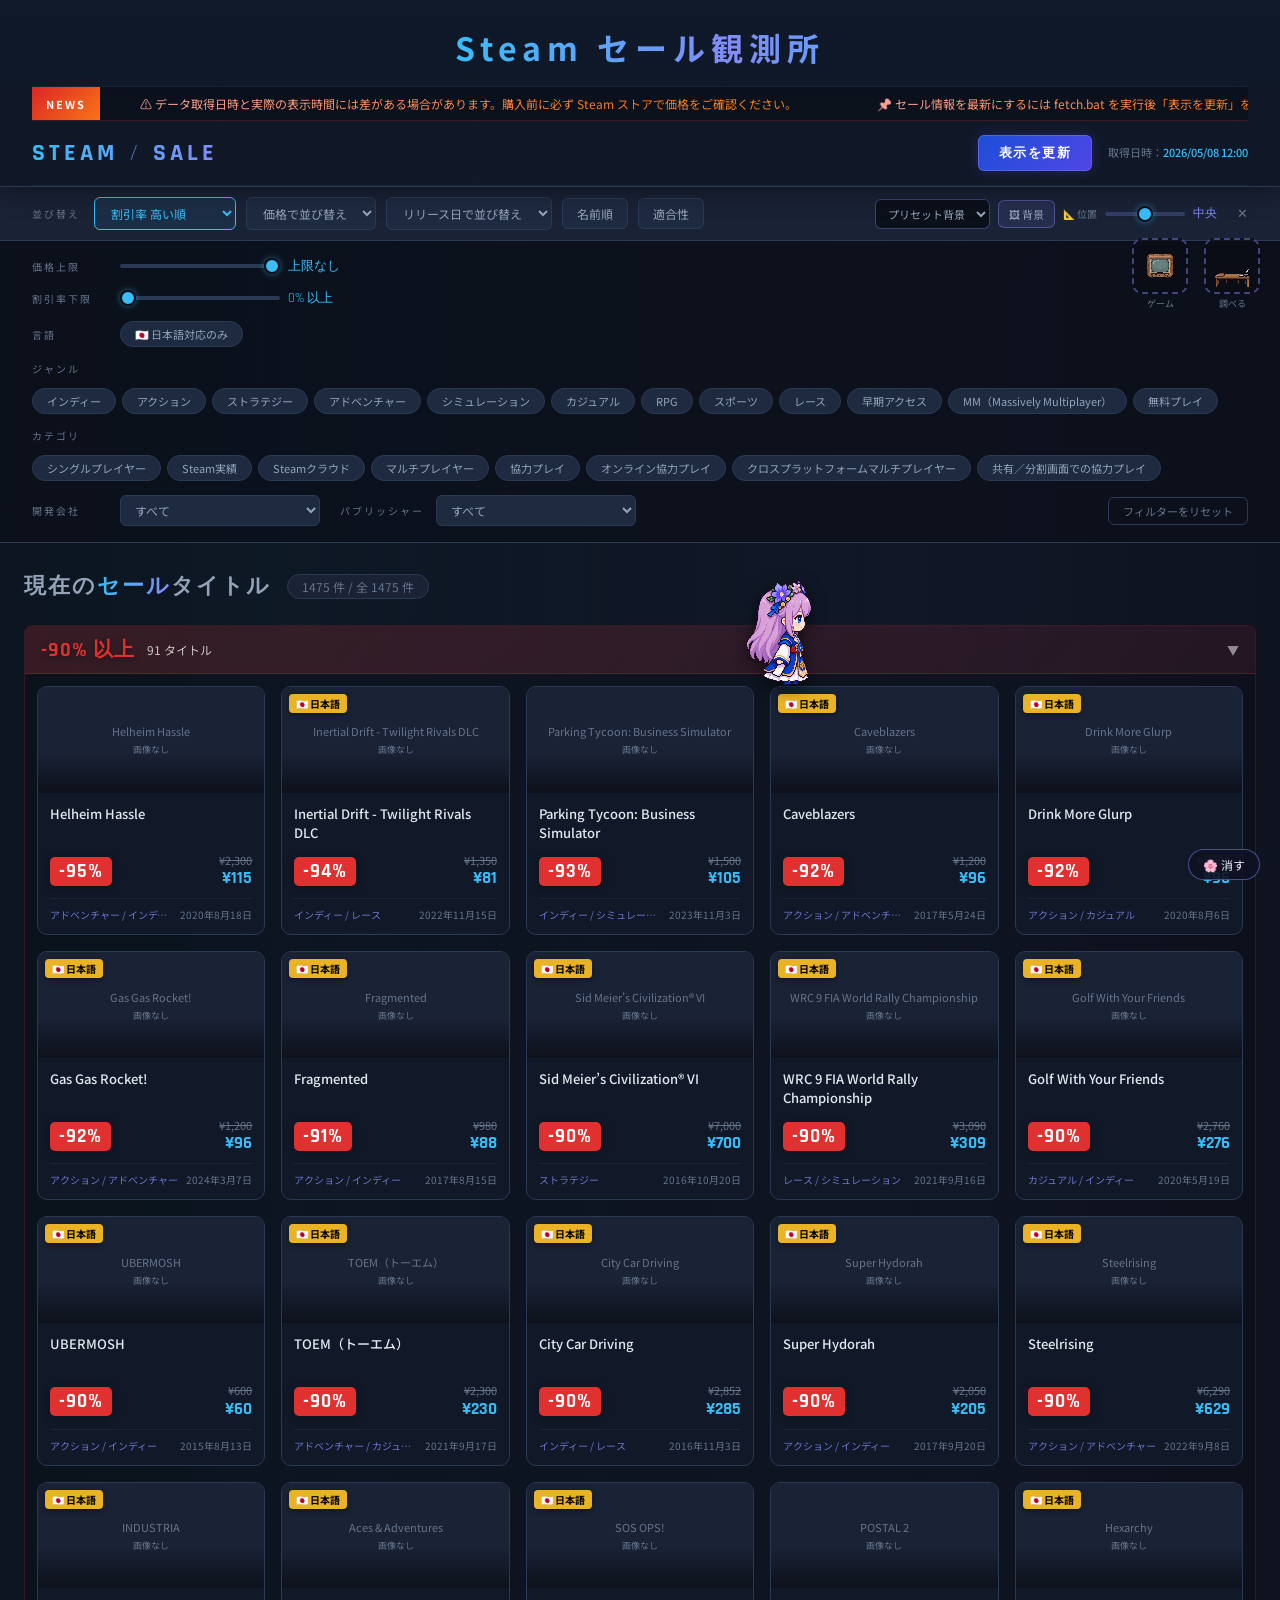
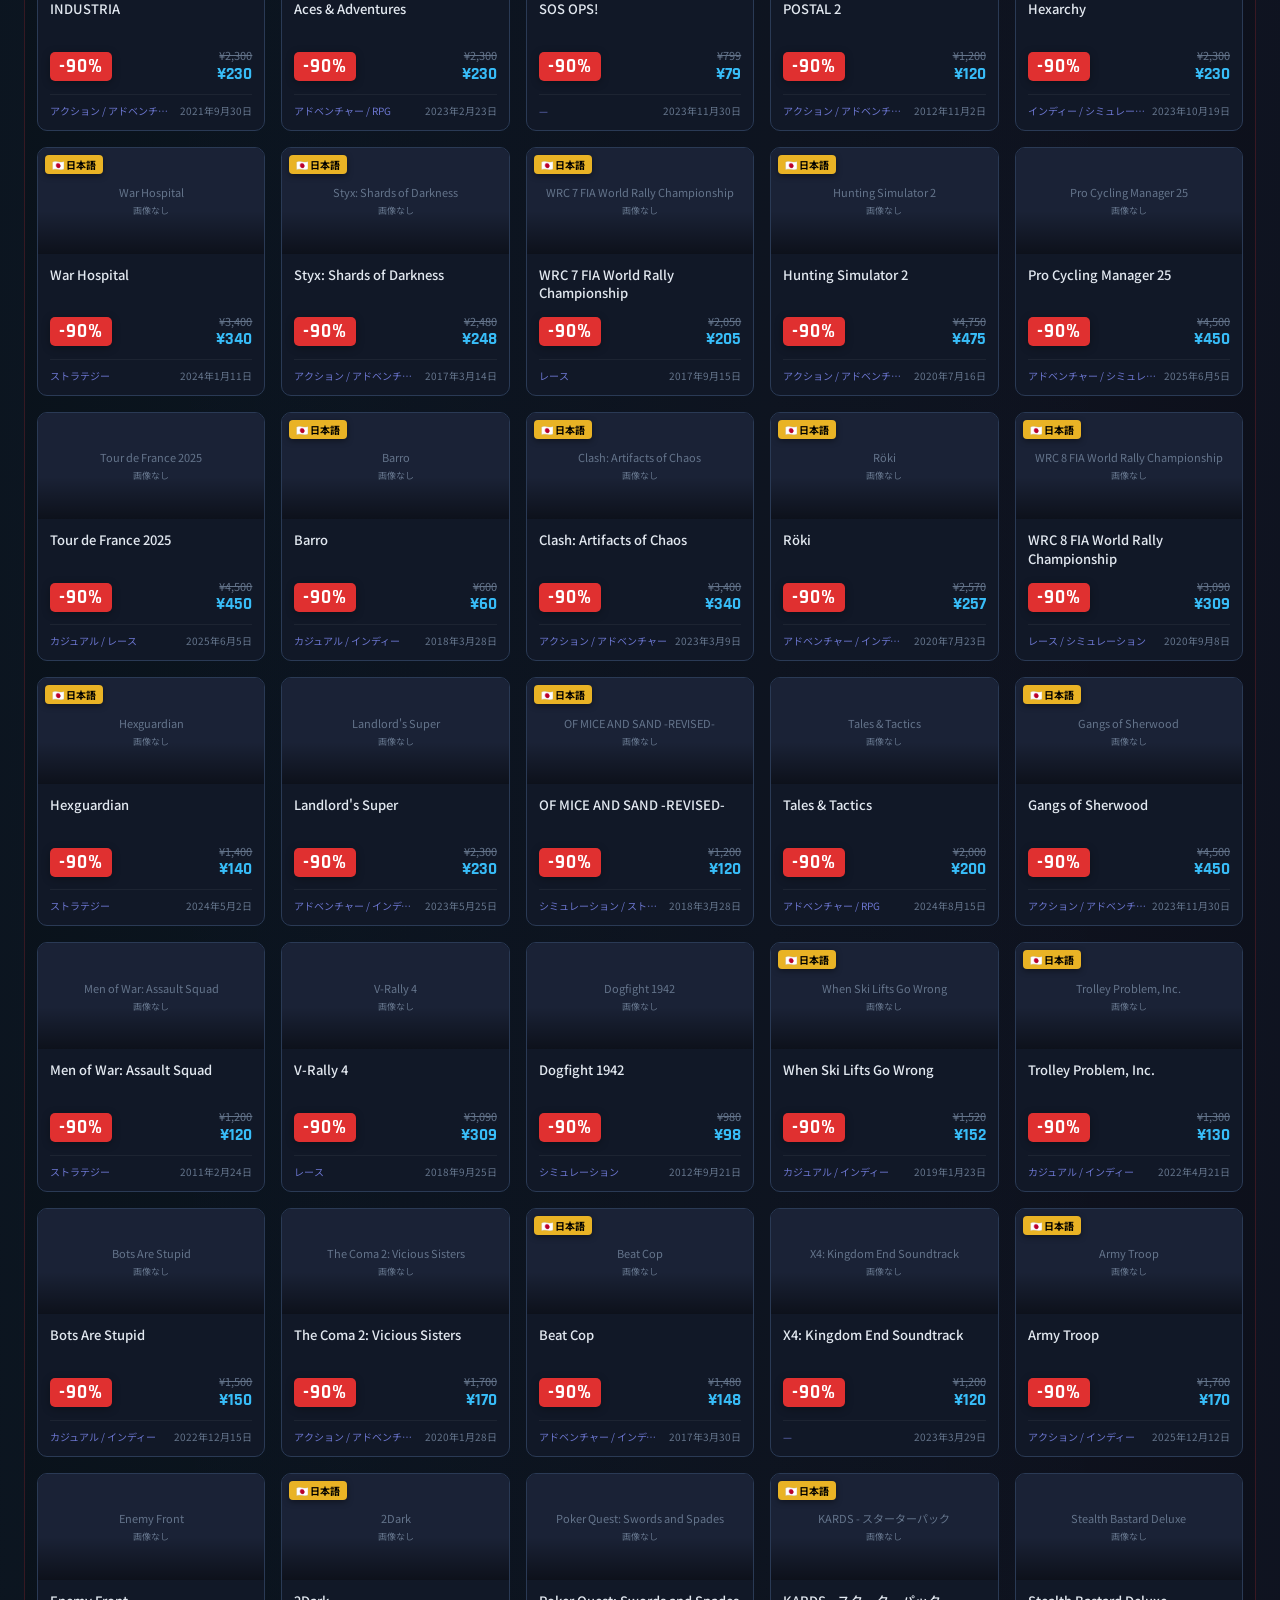
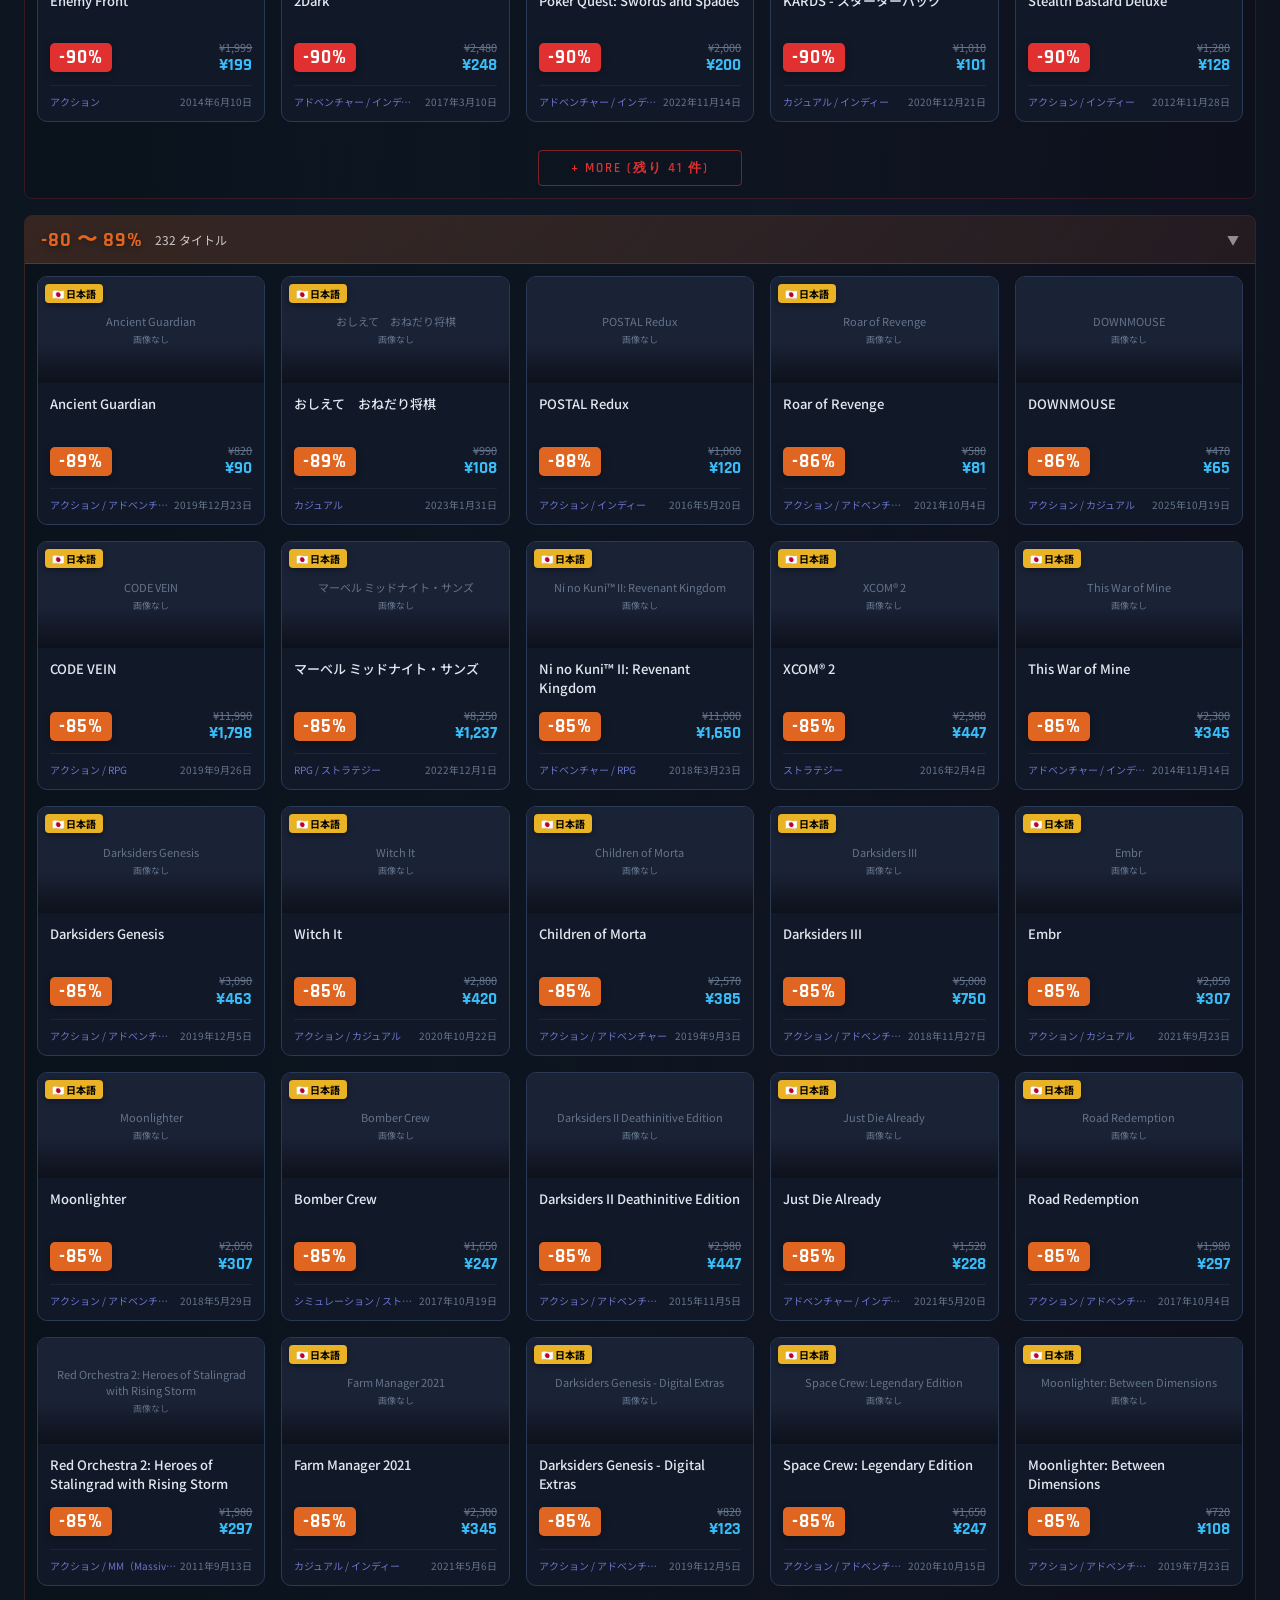
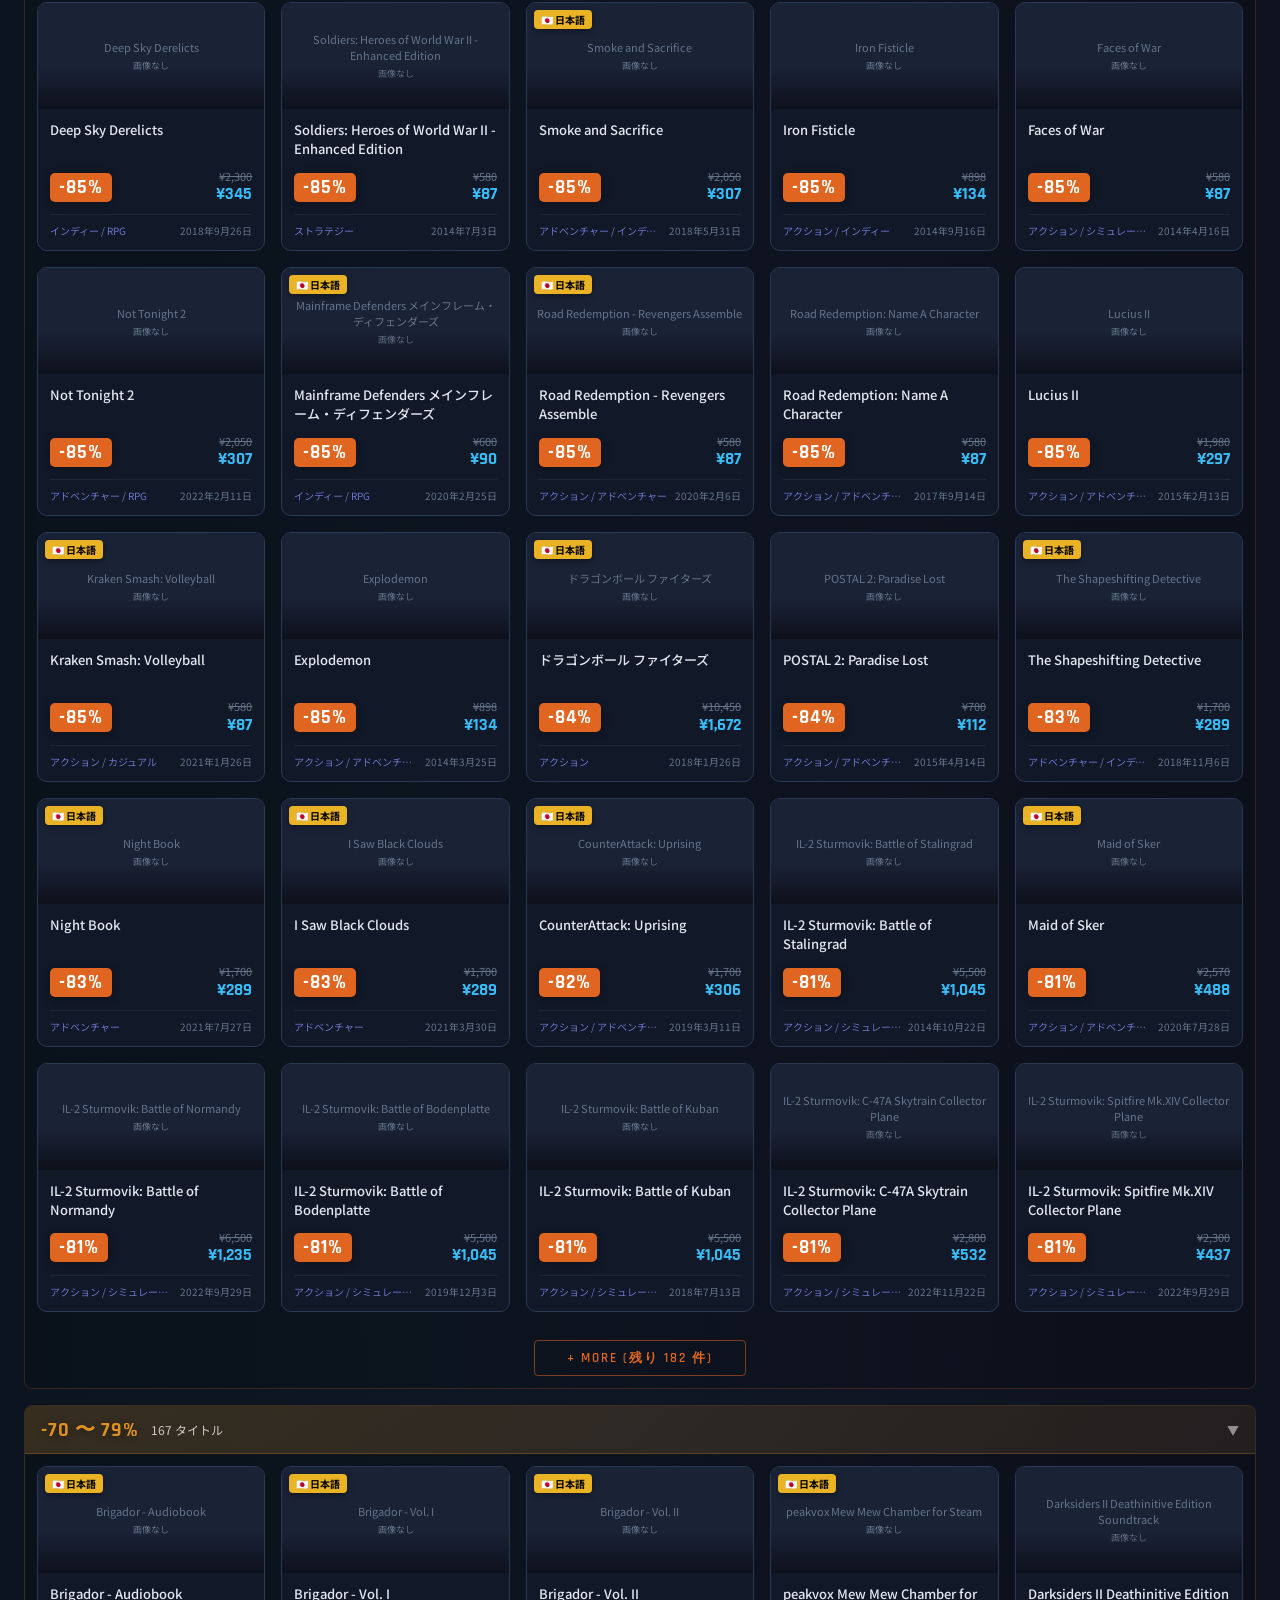
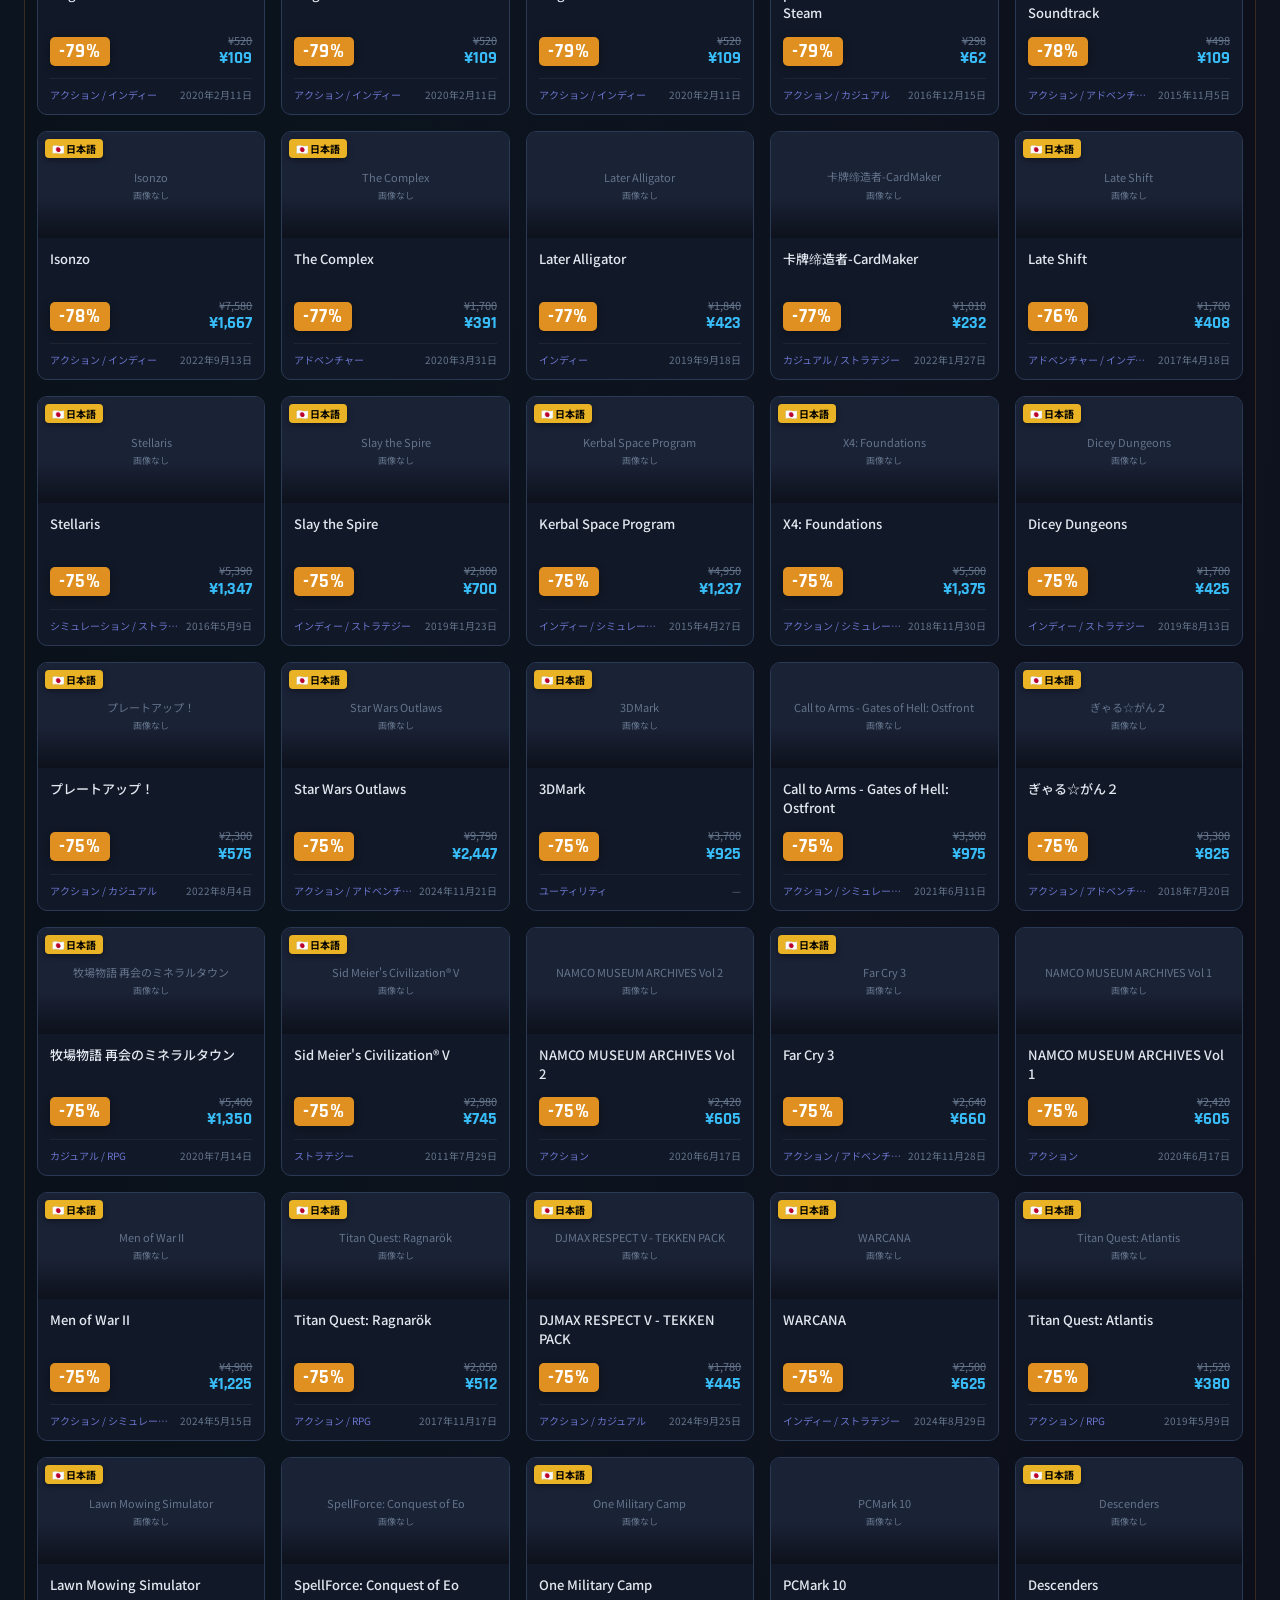
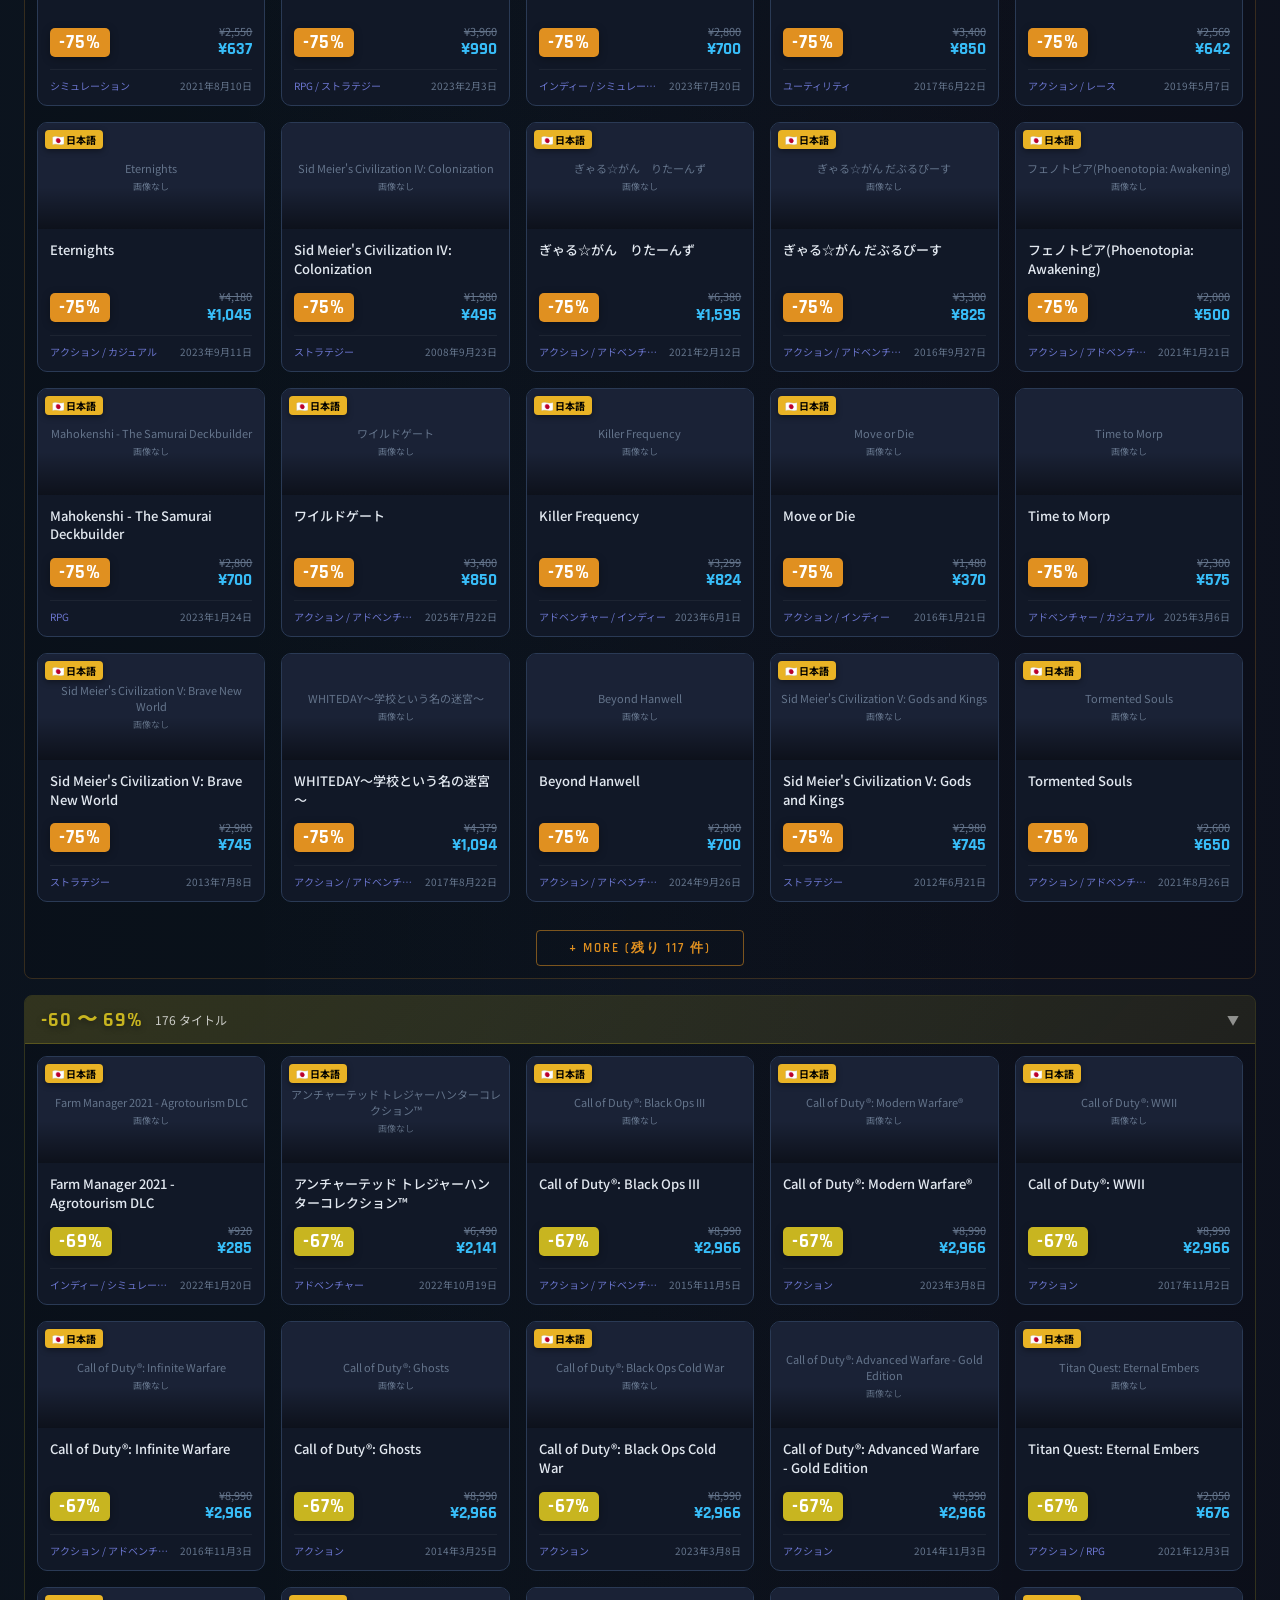
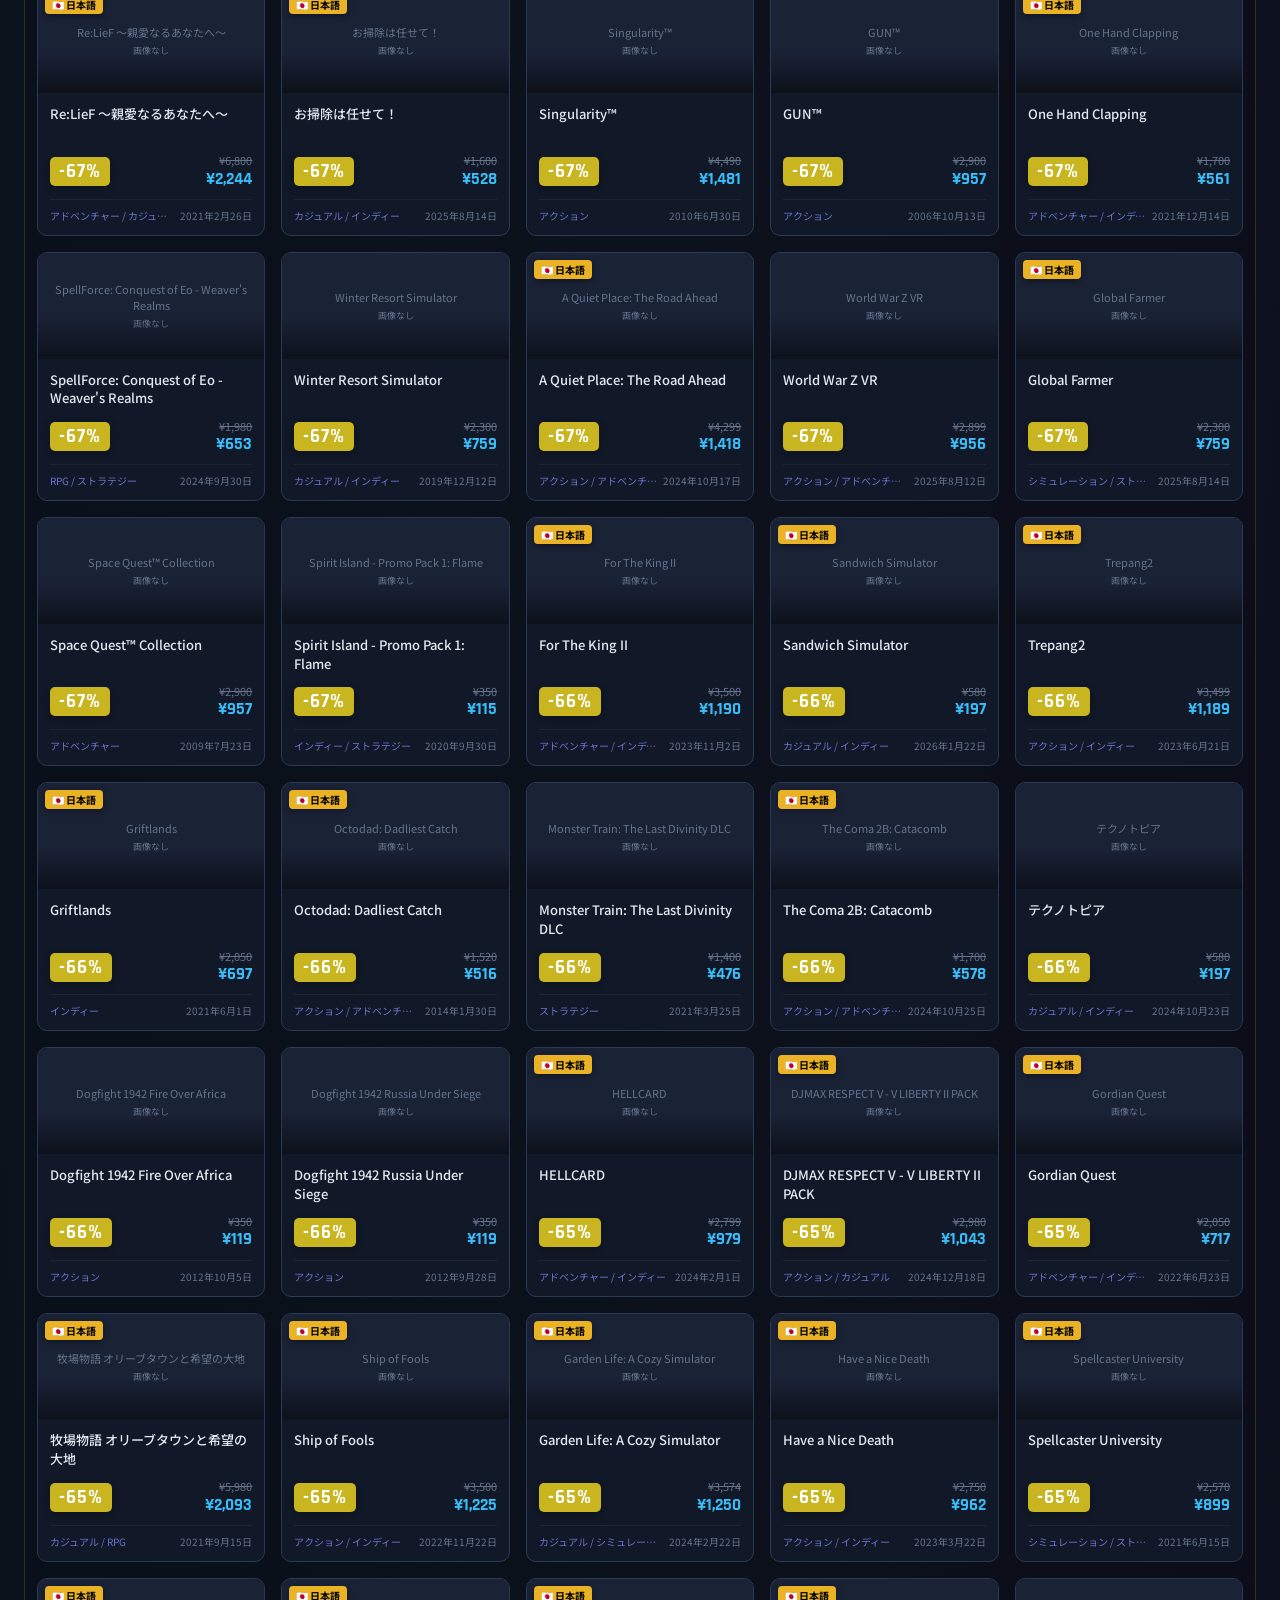
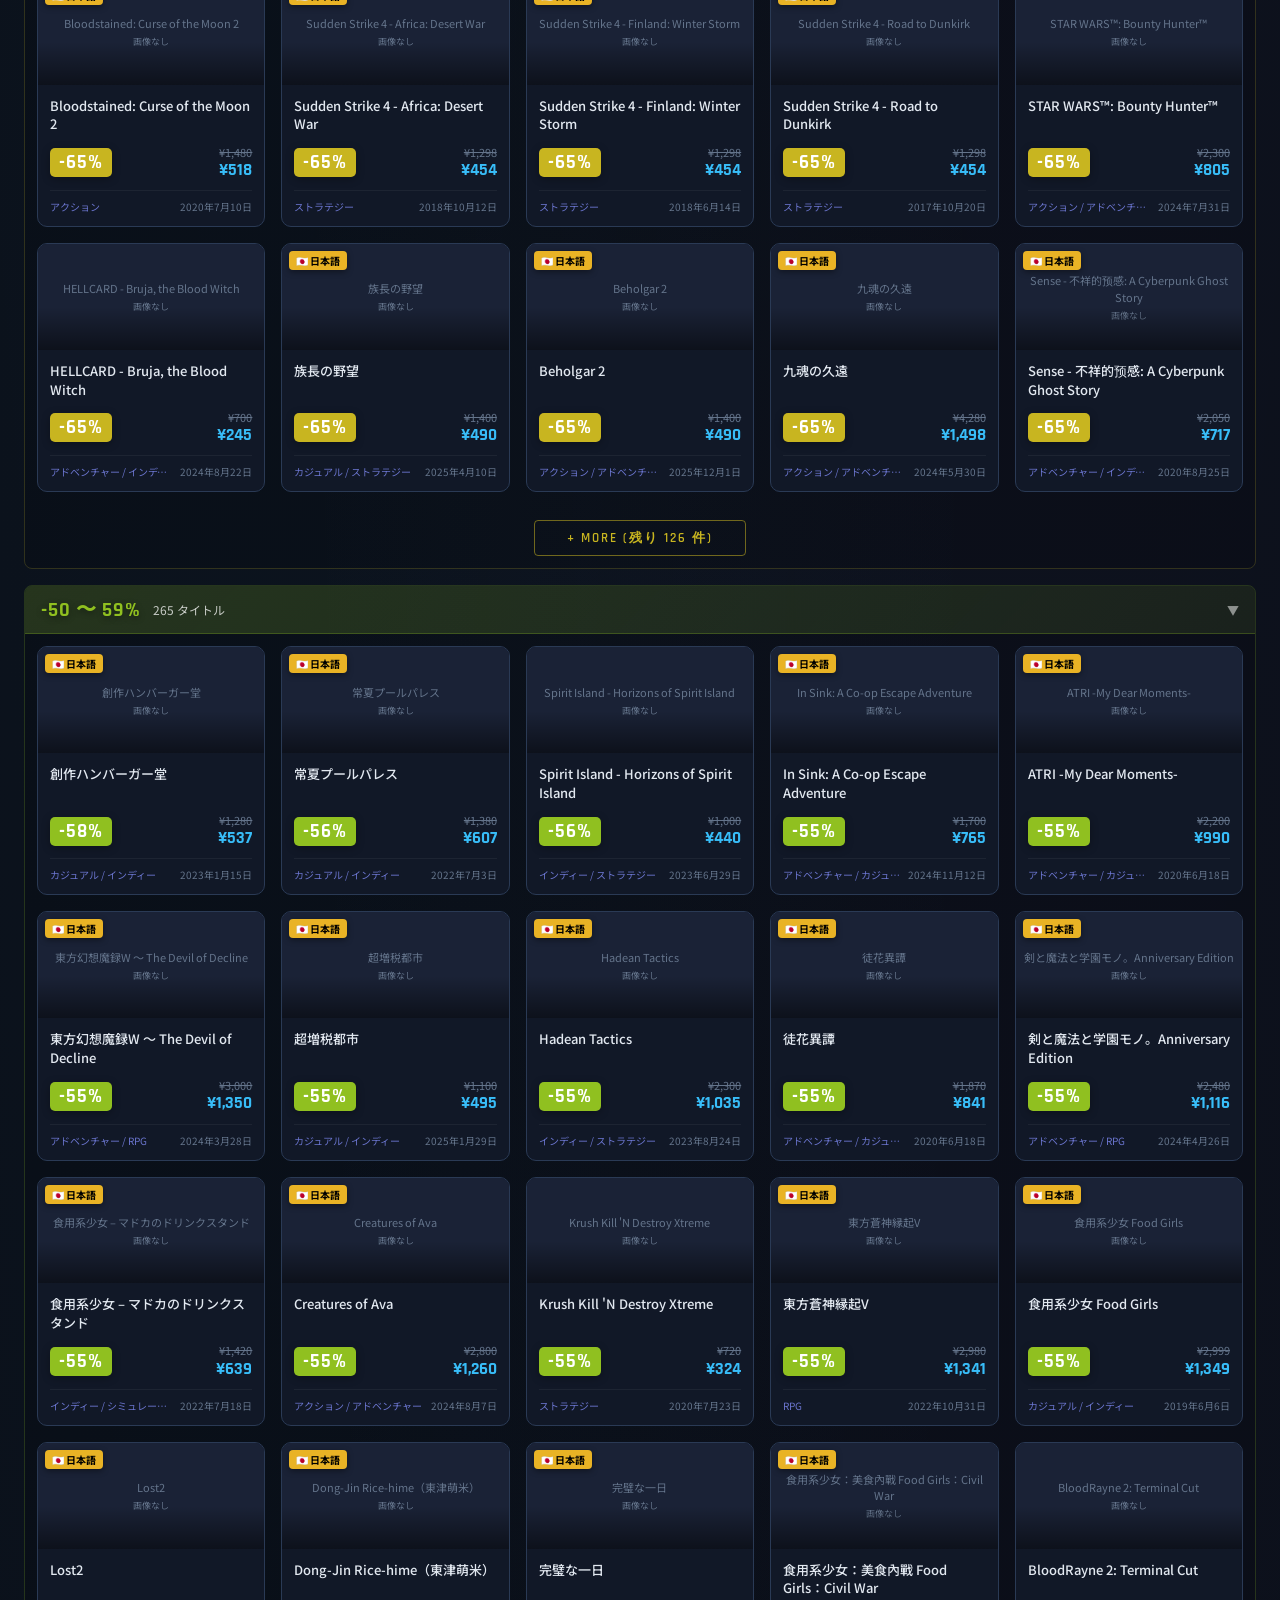
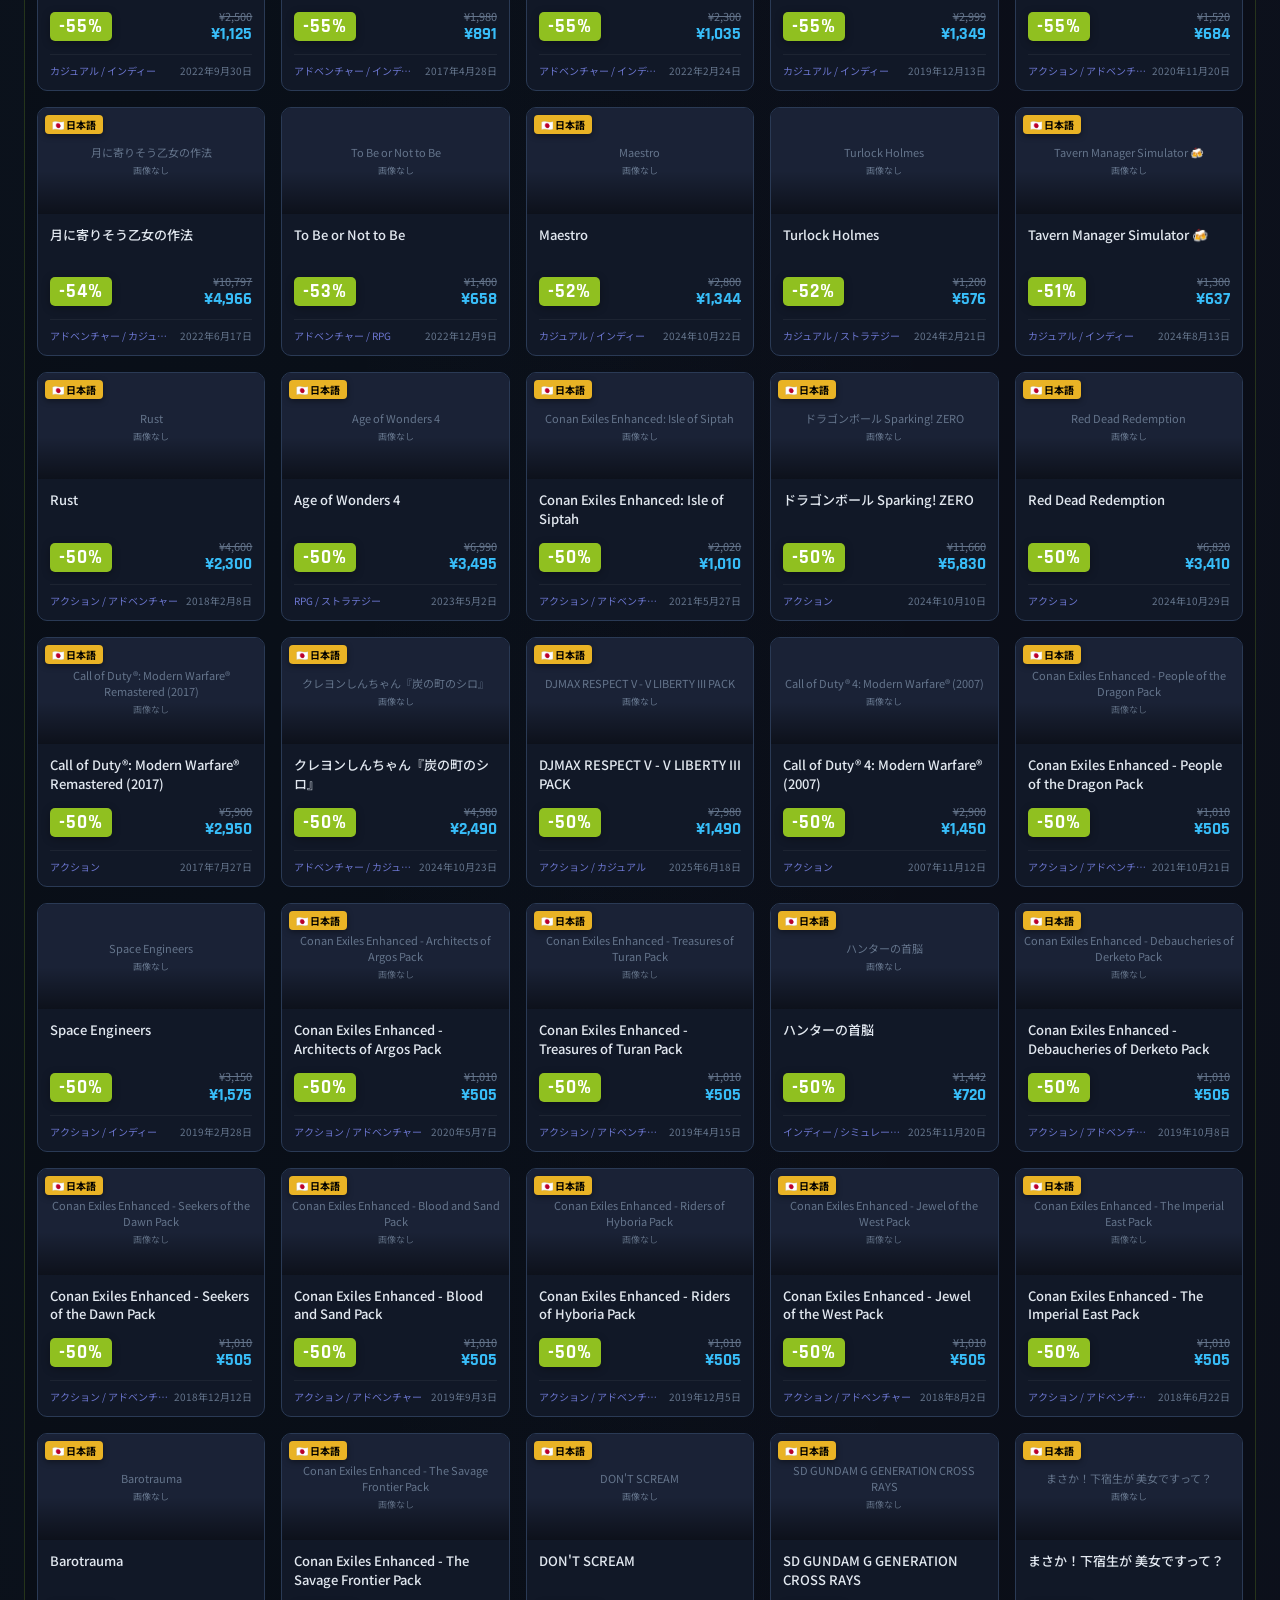
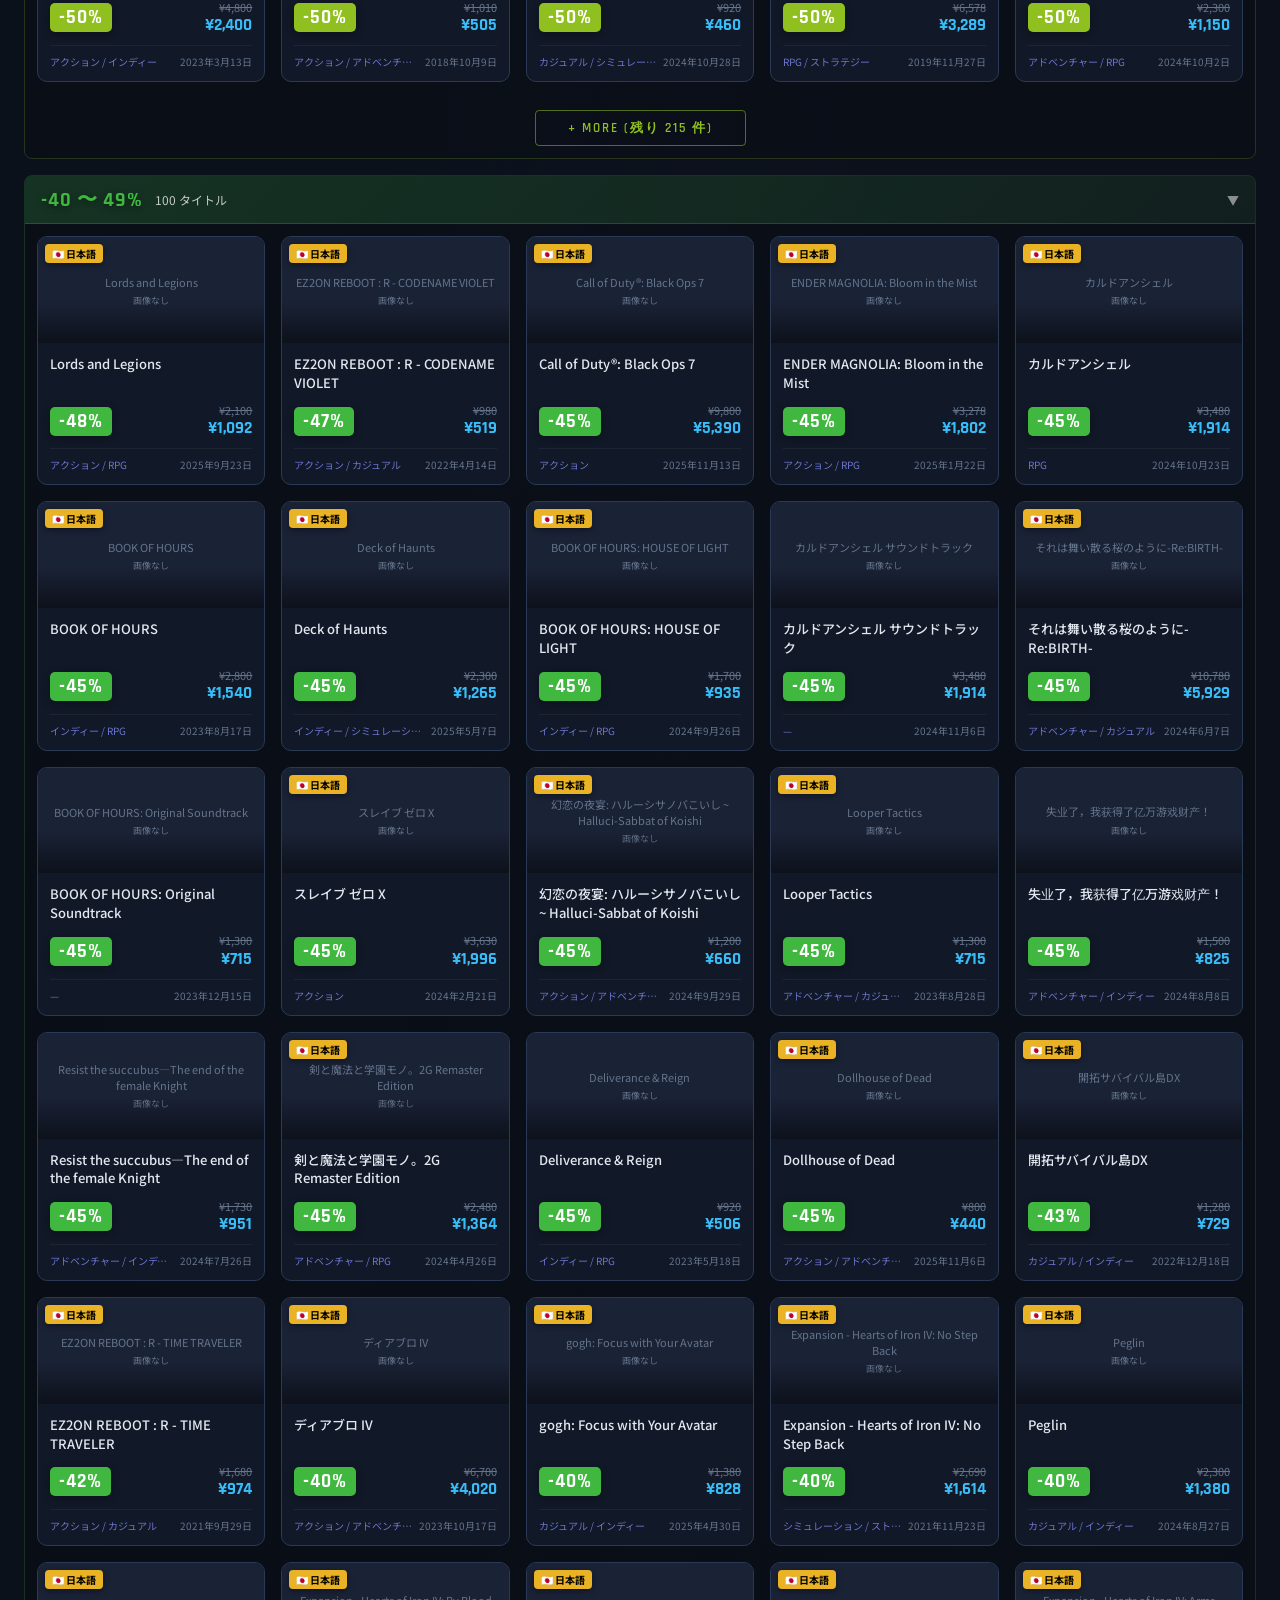
==== index.html @ 518ffd70 "Add files via upload" ====
<!DOCTYPE html>
<html lang="ja">
<head>
<meta charset="UTF-8">
<meta name="viewport" content="width=device-width, initial-scale=1.0">
<title>Steam セール — 割引率順</title>
<style>
  @import url('https://fonts.googleapis.com/css2?family=Rajdhani:wght@400;600;700&family=Noto+Sans+JP:wght@300;400;500;700&display=swap');

  :root {
    --bg: #0a0e17;
    --surface: #111827;
    --surface2: #1a2236;
    --surface3: #1e2a40;
    --border: #2a3a55;
    --border-bright: #3a5080;
    --accent: #38bdf8;
    --accent2: #818cf8;
    --gold: #fbbf24;
    --text: #e2e8f0;
    --text-dim: #64748b;
    --text-mid: #94a3b8;
  }

  * { margin: 0; padding: 0; box-sizing: border-box; }

  body {
    background: var(--bg);
    color: var(--text);
    font-family: 'Noto Sans JP', sans-serif;
    min-height: 100vh;
    background-image:
      radial-gradient(ellipse at 20% 0%, rgba(56,189,248,0.06) 0%, transparent 60%),
      radial-gradient(ellipse at 80% 0%, rgba(129,140,248,0.06) 0%, transparent 60%);
  }

  header {
    background: linear-gradient(180deg, #0f1929 0%, #111827 100%);
    border-bottom: 1px solid var(--border);
    padding: 0 32px;
    position: sticky;
    top: 0;
    z-index: 100;
    box-shadow: 0 4px 24px rgba(0,0,0,0.4);
  }

  .header-top {
    display: flex;
    align-items: center;
    gap: 20px;
    padding: 14px 0;
    border-bottom: 1px solid rgba(56,189,248,0.08);
  }

  .logo {
    font-family: 'Rajdhani', sans-serif;
    font-size: 24px;
    font-weight: 700;
    letter-spacing: 4px;
    text-transform: uppercase;
    background: linear-gradient(90deg, var(--accent) 0%, var(--accent2) 100%);
    -webkit-background-clip: text;
    -webkit-text-fill-color: transparent;
    background-clip: text;
    white-space: nowrap;
  }
  .logo-sep { color: var(--border-bright); -webkit-text-fill-color: var(--border-bright); font-weight: 300; }

  /* ===================== サイトタイトル ===================== */
  .site-title-wrap {
    text-align: center;
    padding: 24px 32px 16px 32px;
    border-bottom: 1px solid rgba(56,189,248,0.08);
  }

  .site-title {
    font-family: 'Noto Sans JP', sans-serif;
    font-size: 32px;
    font-weight: 700;
    letter-spacing: 6px;
    background: linear-gradient(90deg, #38bdf8, #818cf8, #38bdf8, #06b6d4, #818cf8);
    background-size: 300% 100%;
    -webkit-background-clip: text;
    -webkit-text-fill-color: transparent;
    background-clip: text;
    animation: titleGradient 5s ease infinite;
    text-shadow: none;
    display: inline-block;
  }

  @keyframes titleGradient {
    0%   { background-position: 0% 50%; }
    50%  { background-position: 100% 50%; }
    100% { background-position: 0% 50%; }
  }

  /* ===================== お知らせ欄 ===================== */
  .news-bar {
    background: rgba(0,0,0,0.3);
    border-bottom: 1px solid rgba(239,68,68,0.2);
    padding: 0;
    overflow: hidden;
    height: 34px;
    display: flex;
    align-items: center;
  }

  .news-label {
    background: linear-gradient(135deg, #dc2626, #f97316);
    color: #fff;
    font-size: 11px;
    font-weight: 700;
    letter-spacing: 2px;
    padding: 0 14px;
    height: 100%;
    display: flex;
    align-items: center;
    white-space: nowrap;
    flex-shrink: 0;
  }

  .news-track {
    overflow: hidden;
    flex: 1;
    height: 100%;
    position: relative;
  }

  .news-content {
    display: inline-flex;
    align-items: center;
    height: 100%;
    white-space: nowrap;
    animation: newsScroll 30s linear infinite;
  }

  .news-content:hover { animation-play-state: paused; }

  .news-item {
    font-size: 12px;
    padding: 0 40px;
    background: linear-gradient(90deg, #fca5a5, #f97316, #fbbf24, #f97316, #fca5a5);
    background-size: 300% 100%;
    -webkit-background-clip: text;
    -webkit-text-fill-color: transparent;
    background-clip: text;
    animation: newsGradient 4s ease infinite;
  }

  @keyframes newsGradient {
    0%   { background-position: 0% 50%; }
    50%  { background-position: 100% 50%; }
    100% { background-position: 0% 50%; }
  }

  @keyframes newsScroll {
    0%   { transform: translateX(0); }
    100% { transform: translateX(-50%); }
  }

  .header-notice {
    font-size: 12px;
    color: var(--gold);
    line-height: 1.6;
    padding: 8px 0;
    display: flex;
    align-items: center;
    gap: 8px;
    opacity: 0.9;
  }

  .header-right {
    margin-left: auto;
    display: flex;
    align-items: center;
    gap: 16px;
  }

  .fetch-btn {
    background: linear-gradient(135deg, #1d4ed8, #4f46e5);
    border: 1px solid rgba(129,140,248,0.4);
    color: #fff;
    font-family: 'Rajdhani', sans-serif;
    font-size: 13px;
    font-weight: 700;
    letter-spacing: 1.5px;
    padding: 8px 20px;
    border-radius: 6px;
    cursor: pointer;
    transition: opacity 0.15s, box-shadow 0.15s;
    white-space: nowrap;
    text-transform: uppercase;
    box-shadow: 0 0 12px rgba(79,70,229,0.3);
  }
  .fetch-btn:hover { opacity: 0.85; box-shadow: 0 0 20px rgba(79,70,229,0.5); }
  .fetch-btn:disabled { opacity: 0.4; cursor: default; box-shadow: none; }

  .header-meta {
    font-size: 11px;
    color: var(--text-dim);
    text-align: right;
    line-height: 1.8;
    white-space: nowrap;
  }
  #last-updated { color: var(--accent); font-weight: 500; }

  #status-bar {
    background: var(--surface2);
    border-bottom: 1px solid var(--border);
    padding: 8px 32px;
    font-size: 12px;
    color: var(--text-dim);
    display: none;
  }
  #status-bar.visible { display: block; }
  #status-bar.error { color: #f87171; }
  #status-bar.ok { color: var(--accent); }


  .sort-bar {
    background: var(--surface2);
    border-bottom: 1px solid var(--border);
    padding: 10px 32px;
    display: flex;
    align-items: center;
    gap: 10px;
    flex-wrap: wrap;
  }

  .bar-label {
    font-size: 10px;
    color: var(--text-dim);
    letter-spacing: 2px;
    text-transform: uppercase;
    white-space: nowrap;
    padding-right: 4px;
  }

  .sort-select {
    background: var(--surface3);
    border: 1px solid var(--border);
    color: var(--text-mid);
    font-family: 'Noto Sans JP', sans-serif;
    font-size: 12px;
    padding: 6px 12px;
    border-radius: 6px;
    cursor: pointer;
    outline: none;
    transition: border-color 0.15s, color 0.15s;
  }
  .sort-select:hover { border-color: var(--border-bright); }
  .sort-select.active { border-color: var(--accent); color: var(--accent); background: rgba(56,189,248,0.08); }

  .sort-btn {
    background: var(--surface3);
    border: 1px solid var(--border);
    color: var(--text-mid);
    font-family: 'Noto Sans JP', sans-serif;
    font-size: 12px;
    padding: 6px 14px;
    border-radius: 6px;
    cursor: pointer;
    transition: all 0.15s;
    white-space: nowrap;
  }
  .sort-btn:hover { border-color: var(--border-bright); color: var(--text); }
  .sort-btn.active {
    background: linear-gradient(135deg, rgba(56,189,248,0.15), rgba(129,140,248,0.15));
    border-color: var(--accent);
    color: var(--accent);
    font-weight: 500;
  }

  .filter-panel {
    background: transparent;
    border-bottom: 1px solid var(--border);
    padding: 16px 32px;
    display: flex;
    flex-direction: column;
    gap: 14px;
    position: relative;
    overflow: hidden;
  }

  /* フィルターパネル内の背景レイヤー */
  #filter-panel-bg-layer {
    position: absolute;
    inset: 0;
    width: 100%;
    height: 100%;
    z-index: 0;
    pointer-events: none;
    overflow: hidden;
  }

  #filter-panel-bg-layer .fp-media {
    position: absolute;
    top: 50%;
    left: 0;
    width: 100%;
    height: auto;
    transform: translateY(-50%);
    min-height: 100%;
    display: block;
    object-fit: cover;
    transition: top 0.1s, transform 0.1s;
  }

  /* 動画も同じ方式で位置調整 */
  #filter-panel-bg-layer video.fp-media {
    position: absolute;
    top: 50%;
    left: 0;
    width: 100%;
    height: auto;
    min-height: 100%;
    transform: translateY(-50%);
    object-fit: cover;
    transition: top 0.1s, transform 0.1s;
  }

  /* オーバーレイ（背景を少し暗くしてテキストを読みやすく） */
  #filter-panel-bg-layer .fp-overlay {
    position: absolute;
    inset: 0;
    background: rgba(10, 14, 23, 0.62);
    z-index: 1;
  }

  /* filter-rowはbg-layerより前面に */
  .filter-panel .filter-row {
    position: relative;
    z-index: 2;
  }

  .filter-row {
    display: flex;
    align-items: center;
    gap: 12px;
    flex-wrap: wrap;
  }

  .filter-section-label {
    font-size: 10px;
    color: var(--text-dim);
    letter-spacing: 2px;
    text-transform: uppercase;
    min-width: 76px;
    flex-shrink: 0;
  }

  .slider-group { display: flex; align-items: center; gap: 8px; }

  input[type=range] {
    -webkit-appearance: none;
    width: 160px;
    height: 4px;
    background: var(--border);
    border-radius: 2px;
    outline: none;
    cursor: pointer;
  }
  input[type=range]::-webkit-slider-thumb {
    -webkit-appearance: none;
    width: 16px; height: 16px;
    border-radius: 50%;
    background: var(--accent);
    cursor: pointer;
    border: 2px solid var(--bg);
    box-shadow: 0 0 6px rgba(56,189,248,0.5);
  }

  .range-display {
    font-family: 'Rajdhani', sans-serif;
    font-size: 13px;
    color: var(--accent);
    min-width: 86px;
    white-space: nowrap;
  }

  .toggle-btn {
    background: var(--surface3);
    border: 1px solid var(--border);
    color: var(--text-mid);
    font-family: 'Noto Sans JP', sans-serif;
    font-size: 11px;
    padding: 4px 14px;
    border-radius: 20px;
    cursor: pointer;
    transition: all 0.15s;
    white-space: nowrap;
  }
  .toggle-btn:hover { border-color: var(--border-bright); color: var(--text); }
  .toggle-btn.active { background: rgba(251,191,36,0.15); border-color: var(--gold); color: var(--gold); font-weight: 500; }
  .toggle-btn.genre-btn.active { background: rgba(129,140,248,0.15); border-color: var(--accent2); color: var(--accent2); }
  .toggle-btn.cat-btn.active { background: rgba(56,189,248,0.12); border-color: var(--accent); color: var(--accent); }

  .filter-select {
    background: var(--surface3);
    border: 1px solid var(--border);
    color: var(--text-mid);
    font-family: 'Noto Sans JP', sans-serif;
    font-size: 12px;
    padding: 5px 10px;
    border-radius: 6px;
    cursor: pointer;
    outline: none;
    max-width: 200px;
    transition: border-color 0.15s;
  }
  .filter-select:focus { border-color: var(--accent); color: var(--text); }

  .filter-reset-btn {
    background: transparent;
    border: 1px solid var(--border);
    color: var(--text-dim);
    font-family: 'Noto Sans JP', sans-serif;
    font-size: 11px;
    padding: 5px 14px;
    border-radius: 6px;
    cursor: pointer;
    transition: all 0.15s;
    margin-left: auto;
  }
  .filter-reset-btn:hover { border-color: #f87171; color: #f87171; }

  main {
    max-width: 1280px;
    margin: 0 auto;
    padding: 28px 24px;
  }

  .section-header {
    display: flex;
    align-items: center;
    gap: 16px;
    margin-bottom: 24px;
  }

  .section-title {
    font-family: 'Rajdhani', sans-serif;
    font-size: 22px;
    font-weight: 700;
    letter-spacing: 2px;
    color: var(--text-mid);
  }
  .section-title .highlight {
    background: linear-gradient(90deg, var(--accent), var(--accent2));
    -webkit-background-clip: text;
    -webkit-text-fill-color: transparent;
    background-clip: text;
  }

  .count-badge {
    background: var(--surface2);
    border: 1px solid var(--border);
    border-radius: 20px;
    padding: 3px 14px;
    font-size: 12px;
    color: var(--text-dim);
  }

  #empty-state {
    text-align: center;
    padding: 80px 24px;
    color: var(--text-dim);
  }
  #empty-state .big { font-size: 48px; margin-bottom: 16px; }
  #empty-state p { font-size: 14px; line-height: 2.2; }
  #empty-state strong { color: var(--text); }

  /* 割引帯 */
  .discount-band {
    width: 100%;
    margin: 8px 0 16px 0;
    border-radius: 8px;
    overflow: hidden;
    border: 1px solid rgba(255,255,255,0.06);
    position: relative;
    z-index: 1;
  }

  .band-header {
    display: flex;
    align-items: center;
    gap: 12px;
    padding: 10px 16px;
    cursor: pointer;
    user-select: none;
    transition: filter 0.15s;
    position: relative;
    z-index: 2;
  }
  .band-header:hover { filter: brightness(1.15); }

  .band-pct-label {
    font-family: 'Rajdhani', sans-serif;
    font-size: 20px;
    font-weight: 700;
    letter-spacing: 1px;
    text-shadow: 0 2px 6px rgba(0,0,0,0.4);
    white-space: nowrap;
  }

  .band-count {
    font-size: 12px;
    color: rgba(255,255,255,0.75);
    white-space: nowrap;
  }

  .band-toggle-icon {
    margin-left: auto;
    font-size: 12px;
    color: rgba(255,255,255,0.5);
    transition: transform 0.2s;
  }
  .band-toggle-icon.collapsed { transform: rotate(-90deg); }

  .band-grid {
    display: grid;
    grid-template-columns: repeat(auto-fill, minmax(210px, 1fr));
    gap: 16px;
    padding: 12px 12px 16px 12px;
    background: rgba(0,0,0,0.15);
    position: relative;
    z-index: 1;
  }
  .band-grid.hidden { display: none; }

  /* 通常グリッド（帯なし） */
  #plain-grid {
    display: grid;
    grid-template-columns: repeat(auto-fill, minmax(210px, 1fr));
    gap: 16px;
  }

  /* カード */
  .game-card {
    background: var(--surface);
    border: 1px solid var(--border);
    border-radius: 10px;
    overflow: hidden;
    transition: transform 0.18s ease, border-color 0.18s ease, box-shadow 0.18s ease;
    animation: fadeIn 0.3s ease both;
    text-decoration: none;
    color: inherit;
    display: block;
    position: relative;
  }

  @keyframes fadeIn {
    from { opacity: 0; transform: translateY(8px); }
    to   { opacity: 1; transform: translateY(0); }
  }

  .game-card:hover {
    transform: translateY(-4px);
    border-color: var(--accent);
    box-shadow: 0 8px 32px rgba(0,0,0,0.4), 0 0 20px rgba(56,189,248,0.08);
  }
  .game-card:hover .game-name { color: var(--accent); }

  .thumb-wrap {
    position: relative;
    width: 100%;
    aspect-ratio: 460/215;
    overflow: hidden;
    background: var(--surface2);
  }

  .game-card img {
    width: 100%; height: 100%;
    object-fit: cover;
    display: block;
    transition: transform 0.22s ease;
  }
  .game-card:hover img { transform: scale(1.05); }

  .thumb-wrap::after {
    content: '';
    position: absolute;
    bottom: 0; left: 0; right: 0;
    height: 40%;
    background: linear-gradient(transparent, rgba(0,0,0,0.5));
    pointer-events: none;
  }

  .img-fallback {
    position: absolute;
    inset: 0;
    display: none;
    flex-direction: column;
    align-items: center;
    justify-content: center;
    font-size: 11px;
    color: var(--text-dim);
    text-align: center;
    padding: 8px;
    background: var(--surface2);
  }

  .jp-badge {
    position: absolute;
    top: 7px; left: 7px;
    background: rgba(251,191,36,0.92);
    color: #000;
    font-size: 10px;
    font-weight: 700;
    padding: 2px 7px;
    border-radius: 4px;
    z-index: 2;
    box-shadow: 0 2px 6px rgba(0,0,0,0.4);
  }

  .steam-link-hint {
    position: absolute;
    bottom: 8px; right: 8px;
    background: rgba(0,0,0,0.8);
    border: 1px solid rgba(255,255,255,0.12);
    border-radius: 4px;
    padding: 3px 8px;
    font-size: 10px;
    color: #fff;
    opacity: 0;
    transition: opacity 0.15s;
    pointer-events: none;
    z-index: 2;
  }
  .game-card:hover .steam-link-hint { opacity: 1; }

  .card-body { padding: 12px; }

  .game-name {
    font-size: 13px;
    font-weight: 500;
    color: var(--text);
    line-height: 1.45;
    margin-bottom: 10px;
    display: -webkit-box;
    -webkit-line-clamp: 2;
    -webkit-box-orient: vertical;
    overflow: hidden;
    min-height: 38px;
    transition: color 0.15s;
  }

  .price-row {
    display: flex;
    align-items: center;
    justify-content: space-between;
    gap: 8px;
  }

  .discount-badge {
    color: #fff;
    font-family: 'Rajdhani', sans-serif;
    font-size: 19px;
    font-weight: 700;
    padding: 2px 9px;
    border-radius: 5px;
    letter-spacing: 1px;
    flex-shrink: 0;
    box-shadow: 0 2px 8px rgba(0,0,0,0.3);
  }

  .price-block { text-align: right; line-height: 1.3; }

  .original-price {
    font-size: 11px;
    color: var(--text-dim);
    text-decoration: line-through;
  }

  .sale-price {
    font-family: 'Rajdhani', sans-serif;
    font-size: 17px;
    font-weight: 700;
    color: var(--accent);
  }

  .card-meta {
    margin-top: 9px;
    font-size: 10px;
    color: var(--text-dim);
    display: flex;
    justify-content: space-between;
    gap: 4px;
    padding-top: 8px;
    border-top: 1px solid rgba(255,255,255,0.05);
  }

  .card-genre {
    overflow: hidden;
    text-overflow: ellipsis;
    white-space: nowrap;
    color: var(--accent2);
    opacity: 0.8;
  }

  /* 帯内もっと見る */
  .band-load-more {
    text-align: center;
    padding: 12px;
    background: rgba(0,0,0,0.15);
  }

  .band-load-more-btn {
    background: transparent;
    border: 1px solid var(--border-bright);
    color: var(--text-dim);
    font-family: 'Rajdhani', sans-serif;
    font-size: 13px;
    font-weight: 600;
    letter-spacing: 2px;
    padding: 8px 32px;
    border-radius: 4px;
    cursor: pointer;
    transition: all 0.15s;
    text-transform: uppercase;
  }
  .band-load-more-btn:hover { border-color: var(--accent); color: var(--accent); }

  /* 通常グリッドのもっと見る */
  .load-more-wrap { text-align: center; margin-top: 40px; }

  #load-more-btn {
    background: transparent;
    border: 1px solid var(--accent);
    color: var(--accent);
    font-family: 'Rajdhani', sans-serif;
    font-size: 15px;
    font-weight: 700;
    letter-spacing: 3px;
    padding: 14px 52px;
    border-radius: 6px;
    cursor: pointer;
    transition: all 0.2s;
    text-transform: uppercase;
    display: none;
  }
  #load-more-btn.visible { display: inline-block; }
  #load-more-btn:hover { background: rgba(56,189,248,0.1); box-shadow: 0 0 24px rgba(56,189,248,0.25); }
  #load-more-btn:disabled { opacity: 0.3; cursor: default; }

  .load-more-info { margin-top: 12px; font-size: 12px; color: var(--text-dim); }

  .data-note {
    margin-top: 56px;
    padding: 20px 24px;
    background: linear-gradient(135deg, rgba(251,191,36,0.05), rgba(251,191,36,0.02));
    border: 1px solid rgba(251,191,36,0.2);
    border-radius: 8px;
  }
  .data-note strong { color: var(--gold); }
  .data-note p { font-size: 12px; color: var(--text-dim); line-height: 1.9; margin-top: 6px; }
</style>
</head>
<body>

<header>
  <!-- タイトル -->
  <div class="site-title-wrap">
    <div class="site-title">Steam セール観測所</div>
  </div>

  <!-- お知らせ -->
  <div class="news-bar">
    <div class="news-label">NEWS</div>
    <div class="news-track">
      <div class="news-content" id="news-content">
        <!-- ここにお知らせを追加してください。同じ内容を2回書くとループがつながります -->
        <span class="news-item">⚠️ データ取得日時と実際の表示時間には差がある場合があります。購入前に必ず Steam ストアで価格をご確認ください。</span>
        <span class="news-item">📌 セール情報を最新にするには fetch.bat を実行後「表示を更新」を押してください。</span>
        <span class="news-item">🎮 日本語フィルターや割引率スライダーで絞り込みができます。</span>
        <!-- ループ用（同じ内容をもう一度） -->
        <span class="news-item">⚠️ データ取得日時と実際の表示時間には差がある場合があります。購入前に必ず Steam ストアで価格をご確認ください。</span>
        <span class="news-item">📌 セール情報を最新にするには fetch.bat を実行後「表示を更新」を押してください。</span>
        <span class="news-item">🎮 日本語フィルターや割引率スライダーで絞り込みができます。</span>
      </div>
    </div>
  </div>

  <!-- 操作バー -->
  <div class="header-top">
    <div class="logo">Steam<span class="logo-sep"> / </span>Sale</div>
    <div class="header-right">
      <button class="fetch-btn" id="fetch-btn" onclick="loadData()">表示を更新</button>
      <div class="header-meta">
        取得日時：<span id="last-updated">—</span>
      </div>
    </div>
  </div>
</header>

<div id="status-bar"></div>

<div class="sort-bar">
  <span class="bar-label">並び替え</span>
  <select class="sort-select active" id="sort-discount" onchange="onSelectSort('discount', this)">
    <option value="">割引率で並び替え</option>
    <option value="discount_desc">割引率 高い順</option>
    <option value="discount_asc">割引率 低い順</option>
  </select>
  <select class="sort-select" id="sort-price" onchange="onSelectSort('price', this)">
    <option value="">価格で並び替え</option>
    <option value="price_asc">価格 安い順</option>
    <option value="price_desc">価格 高い順</option>
  </select>
  <select class="sort-select" id="sort-release" onchange="onSelectSort('release', this)">
    <option value="">リリース日で並び替え</option>
    <option value="release_desc">リリース日 新しい順</option>
    <option value="release_asc">リリース日 古い順</option>
  </select>
  <button class="sort-btn" data-sort="name">名前順</button>
  <button class="sort-btn" data-sort="relevance">適合性</button>

  <!-- バナー設定（右側） -->
  <div id="banner-controls" style="margin-left:auto;display:flex;align-items:center;gap:8px;flex-shrink:0;">
    <!-- プリセット選択 -->
    <select id="banner-preset-select" style="background:rgba(10,14,23,0.85);border:1px solid rgba(129,140,248,0.4);color:#94a3b8;font-family:'Noto Sans JP',sans-serif;font-size:11px;padding:5px 8px;border-radius:6px;cursor:pointer;outline:none;">
      <option value="">プリセット背景</option>
      <option value="bg1.png">bg1</option>
      <option value="bg2.png">bg2</option>
      <option value="bg3.png">bg3</option>
      <option value="">なし</option>
    </select>
    <!-- アップロード -->
    <label class="banner-upload-btn" for="banner-file-input" style="white-space:nowrap;font-size:11px;padding:5px 10px;background:rgba(129,140,248,0.12);border:1px solid rgba(129,140,248,0.4);color:#94a3b8;border-radius:6px;cursor:pointer;">
      🖼 背景
    </label>
    <input type="file" id="banner-file-input" accept="image/*,video/*" style="display:none;">
    <span style="font-size:10px;color:#64748b;white-space:nowrap;">📐 位置</span>
    <input type="range" id="banner-height-slider" min="0" max="100" value="50"
      style="-webkit-appearance:none;width:80px;height:4px;background:rgba(129,140,248,0.25);border-radius:2px;outline:none;cursor:pointer;">
    <span id="banner-height-val" style="font-family:'Rajdhani',sans-serif;font-size:12px;color:#818cf8;min-width:36px;">中央</span>
    <button id="banner-remove-btn" title="背景を削除"
      style="background:transparent;border:none;color:#64748b;font-size:13px;cursor:pointer;padding:0;line-height:1;">✕</button>
  </div>
</div>

<div class="filter-panel" id="filter-panel">
  <!-- フィルターパネル背景レイヤー -->
  <div id="filter-panel-bg-layer">
    <div class="fp-overlay"></div>
  </div>
  <div class="filter-row">
    <span class="filter-section-label">価格上限</span>
    <div class="slider-group">
      <input type="range" id="price-slider" min="0" max="10000" step="100" value="10000">
      <div class="range-display" id="price-display">上限なし</div>
    </div>
  </div>
  <div class="filter-row">
    <span class="filter-section-label">割引率下限</span>
    <div class="slider-group">
      <input type="range" id="discount-slider" min="0" max="100" step="5" value="0">
      <div class="range-display" id="discount-display">0% 以上</div>
    </div>
  </div>
  <div class="filter-row">
    <span class="filter-section-label">言語</span>
    <button class="toggle-btn" id="jp-toggle" onclick="toggleJP()">🇯🇵 日本語対応のみ</button>
  </div>
  <div class="filter-row">
    <span class="filter-section-label">ジャンル</span>
    <div id="genre-buttons" style="display:flex;gap:6px;flex-wrap:wrap;"></div>
  </div>
  <div class="filter-row">
    <span class="filter-section-label">カテゴリ</span>
    <div id="category-buttons" style="display:flex;gap:6px;flex-wrap:wrap;"></div>
  </div>
  <div class="filter-row">
    <span class="filter-section-label">開発会社</span>
    <select class="filter-select" id="dev-select"><option value="">すべて</option></select>
    <span class="filter-section-label" style="margin-left:8px;">パブリッシャー</span>
    <select class="filter-select" id="pub-select"><option value="">すべて</option></select>
    <button class="filter-reset-btn" onclick="resetAll()">フィルターをリセット</button>
  </div>
</div>

<main>
  <div class="section-header">
    <div class="section-title">現在の<span class="highlight">セール</span>タイトル</div>
    <div class="count-badge" id="count-badge">— 件</div>
  </div>

  <div id="empty-state">
    <div class="big">🎮</div>
    <p><strong>steam_data.json を読み込んでいます...</strong><br>表示されない場合は先に fetch_steam.py を実行してください</p>
  </div>

  <!-- 割引率ソート時の帯表示 -->
  <div id="game-grid"></div>

  <!-- その他ソート時の通常グリッド -->
  <div id="plain-grid"></div>
  <div class="load-more-wrap">
    <button id="load-more-btn">さらに下へ</button>
    <div class="load-more-info" id="load-more-info"></div>
  </div>

  <div class="data-note">
    <strong>⚠ 価格についてのご注意</strong>
    <p>
      セールはいつでも終了する可能性があり、表示されている価格と Steam ストアの実際の価格が異なる場合があります。<br>
      購入を検討される際は、必ず Steam ストアのページで最新の価格をご確認ください。
    </p>
  </div>
</main>

<script>
// =====================================================
// 設定
// =====================================================
const BAND_PAGE_SIZE  = 50;
const PLAIN_PAGE_SIZE = 100;

const BANDS = [
  { min: 90, max: 100, label: '90% 以上',  color: '#e03030' },
  { min: 80, max: 89,  label: '80 〜 89%', color: '#e06520' },
  { min: 70, max: 79,  label: '70 〜 79%', color: '#e09020' },
  { min: 60, max: 69,  label: '60 〜 69%', color: '#c8b520' },
  { min: 50, max: 59,  label: '50 〜 59%', color: '#90c020' },
  { min: 40, max: 49,  label: '40 〜 49%', color: '#40b840' },
  { min: 30, max: 39,  label: '30 〜 39%', color: '#20a880' },
  { min: 20, max: 29,  label: '20 〜 29%', color: '#2090c8' },
  { min: 10, max: 19,  label: '10 〜 19%', color: '#2060e0' },
  { min: 0,  max: 9,   label: '10% 未満',  color: '#3040c0' },
];

function discountColor(pct) {
  for (const b of BANDS) { if (pct >= b.min) return b.color; }
  return '#3040c0';
}

// 割引率ソートかどうか
function isDiscountSort(key) {
  return key === 'discount_desc' || key === 'discount_asc';
}

// =====================================================
// ソート
// =====================================================
let currentSort = 'discount_desc';

function sortGames(games, key) {
  return [...games].sort((a, b) => {
    switch(key) {
      case 'discount_desc':  return b.discount_pct - a.discount_pct;
      case 'discount_asc':   return a.discount_pct - b.discount_pct;
      case 'price_asc':      return a.final_price - b.final_price;
      case 'price_desc':     return b.final_price - a.final_price;
      case 'release_desc':   return (b.release_date||'').localeCompare(a.release_date||'');
      case 'release_asc':    return (a.release_date||'').localeCompare(b.release_date||'');
      case 'name':           return a.name.localeCompare(b.name, 'ja');
      case 'relevance':      return b.relevance_score - a.relevance_score;
      default: return 0;
    }
  });
}

function updateSortUI(activeKey) {
  document.querySelectorAll('.sort-btn').forEach(b =>
    b.classList.toggle('active', b.dataset.sort === activeKey));
  const dSel = document.getElementById('sort-discount');
  const pSel = document.getElementById('sort-price');
  const rSel = document.getElementById('sort-release');
  const dA = activeKey==='discount_desc'||activeKey==='discount_asc';
  const pA = activeKey==='price_asc'||activeKey==='price_desc';
  const rA = activeKey==='release_desc'||activeKey==='release_asc';
  dSel.classList.toggle('active', dA); if(dA){ dSel.value = activeKey; } else { dSel.selectedIndex = 0; }
  pSel.classList.toggle('active', pA); pSel.value = pA ? activeKey : '';
  rSel.classList.toggle('active', rA); rSel.value = rA ? activeKey : '';
}

function onSelectSort(type, sel) {
  if (!sel.value) return;
  currentSort = sel.value;
  updateSortUI(currentSort);
  applyAndRender();
}

document.querySelectorAll('.sort-btn').forEach(btn => {
  btn.addEventListener('click', () => {
    if (masterGames.length === 0) return;
    currentSort = btn.dataset.sort;
    updateSortUI(currentSort);
    applyAndRender();
  });
});

// =====================================================
// フィルター
// =====================================================
const filters = {
  priceMax: 10000, discountMin: 0, jpOnly: false,
  genres: new Set(), categories: new Set(),
  developer: '', publisher: '',
};
const PRICE_MAX = 10000;

function applyFilters(games) {
  return games.filter(g => {
    if (filters.priceMax < PRICE_MAX && g.final_price > filters.priceMax) return false;
    if (filters.discountMin > 0 && g.discount_pct < filters.discountMin) return false;
    if (filters.jpOnly && !g.japanese) return false;
    if (filters.genres.size > 0 && !(g.genres||[]).some(gr=>filters.genres.has(gr))) return false;
    if (filters.categories.size > 0 && !(g.categories||[]).some(c=>filters.categories.has(c))) return false;
    if (filters.developer && !(g.developers||[]).includes(filters.developer)) return false;
    if (filters.publisher && !(g.publishers||[]).includes(filters.publisher)) return false;
    return true;
  });
}

document.getElementById('price-slider').addEventListener('input', function() {
  filters.priceMax = parseInt(this.value);
  document.getElementById('price-display').textContent =
    filters.priceMax >= PRICE_MAX ? '上限なし' : `¥${filters.priceMax.toLocaleString()}以下`;
  applyAndRender();
});

document.getElementById('discount-slider').addEventListener('input', function() {
  filters.discountMin = parseInt(this.value);
  document.getElementById('discount-display').textContent =
    filters.discountMin === 0 ? '0% 以上' : `${filters.discountMin}% 以上`;
  applyAndRender();
});

function toggleJP() {
  filters.jpOnly = !filters.jpOnly;
  document.getElementById('jp-toggle').classList.toggle('active', filters.jpOnly);
  applyAndRender();
}

document.getElementById('dev-select').addEventListener('change', function() { filters.developer=this.value; applyAndRender(); });
document.getElementById('pub-select').addEventListener('change', function() { filters.publisher=this.value; applyAndRender(); });

function resetAll() {
  filters.priceMax=PRICE_MAX; filters.discountMin=0; filters.jpOnly=false;
  filters.genres=new Set(); filters.categories=new Set();
  filters.developer=''; filters.publisher='';
  document.getElementById('price-slider').value=PRICE_MAX;
  document.getElementById('discount-slider').value=0;
  document.getElementById('price-display').textContent='上限なし';
  document.getElementById('discount-display').textContent='0% 以上';
  document.getElementById('jp-toggle').classList.remove('active');
  document.querySelectorAll('#genre-buttons .toggle-btn, #category-buttons .toggle-btn').forEach(b=>b.classList.remove('active'));
  document.getElementById('dev-select').value='';
  document.getElementById('pub-select').value='';
  applyAndRender();
}

// =====================================================
// フィルターUI構築
// =====================================================
function buildFilterButtons(games) {
  const genreCount={};
  games.forEach(g=>(g.genres||[]).forEach(gr=>{ genreCount[gr]=(genreCount[gr]||0)+1; }));
  const topGenres=Object.entries(genreCount).sort((a,b)=>b[1]-a[1]).slice(0,12).map(e=>e[0]);
  const genreWrap=document.getElementById('genre-buttons');
  genreWrap.innerHTML='';
  topGenres.forEach(gr=>{
    const btn=document.createElement('button');
    btn.className='toggle-btn genre-btn'; btn.textContent=gr;
    btn.addEventListener('click',()=>{
      if(filters.genres.has(gr)){filters.genres.delete(gr);btn.classList.remove('active');}
      else{filters.genres.add(gr);btn.classList.add('active');}
      applyAndRender();
    });
    genreWrap.appendChild(btn);
  });

  const CAT_KEYWORDS=['シングル','マルチ','協力','実績','クラウド','コントローラー','VR','Single','Multi','Co-op','Achievements','controller','Cloud'];
  const catCount={};
  games.forEach(g=>(g.categories||[]).forEach(c=>{
    if(CAT_KEYWORDS.some(k=>c.includes(k))) catCount[c]=(catCount[c]||0)+1;
  }));
  const topCats=Object.entries(catCount).sort((a,b)=>b[1]-a[1]).slice(0,8).map(e=>e[0]);
  const catWrap=document.getElementById('category-buttons');
  catWrap.innerHTML='';
  topCats.forEach(c=>{
    const btn=document.createElement('button');
    btn.className='toggle-btn cat-btn'; btn.textContent=c;
    btn.addEventListener('click',()=>{
      if(filters.categories.has(c)){filters.categories.delete(c);btn.classList.remove('active');}
      else{filters.categories.add(c);btn.classList.add('active');}
      applyAndRender();
    });
    catWrap.appendChild(btn);
  });

  const devSet=new Set();
  games.forEach(g=>(g.developers||[]).forEach(d=>devSet.add(d)));
  const devSel=document.getElementById('dev-select');
  devSel.innerHTML='<option value="">すべて</option>';
  [...devSet].sort((a,b)=>a.localeCompare(b,'ja')).forEach(d=>{
    const o=document.createElement('option'); o.value=d; o.textContent=d; devSel.appendChild(o);
  });

  const pubSet=new Set();
  games.forEach(g=>(g.publishers||[]).forEach(p=>pubSet.add(p)));
  const pubSel=document.getElementById('pub-select');
  pubSel.innerHTML='<option value="">すべて</option>';
  [...pubSet].sort((a,b)=>a.localeCompare(b,'ja')).forEach(p=>{
    const o=document.createElement('option'); o.value=p; o.textContent=p; pubSel.appendChild(o);
  });
}

// =====================================================
// カード生成
// =====================================================
function formatPrice(yen) {
  if (yen === 0) return '無料';
  return '¥' + Math.floor(yen).toLocaleString('ja-JP');
}

function createCard(game, idx) {
  const a = document.createElement('a');
  a.className = 'game-card';
  a.href = game.store_url;
  a.target = '_blank';
  a.rel = 'noopener noreferrer';
  a.style.animationDelay = `${idx * 0.007}s`;
  const badgeColor = discountColor(game.discount_pct);
  const genreStr = (game.genres||[]).slice(0,2).join(' / ') || '—';
  a.innerHTML = `
    <div class="thumb-wrap">
      <img src="${game.img_url}" alt="${game.name}" loading="lazy"
        onerror="this.style.display='none';this.nextElementSibling.style.display='flex';">
      <div class="img-fallback">${game.name}<span style="font-size:9px;margin-top:4px;">画像なし</span></div>
      ${game.japanese ? '<div class="jp-badge">🇯🇵 日本語</div>' : ''}
      <div class="steam-link-hint">Steamで見る →</div>
    </div>
    <div class="card-body">
      <div class="game-name">${game.name}</div>
      <div class="price-row">
        <div class="discount-badge" style="background:${badgeColor};">-${game.discount_pct}%</div>
        <div class="price-block">
          <div class="original-price">${formatPrice(game.original_price)}</div>
          <div class="sale-price">${formatPrice(game.final_price)}</div>
        </div>
      </div>
      <div class="card-meta">
        <span class="card-genre">${genreStr}</span>
        <span style="flex-shrink:0;color:var(--text-dim);">${game.release_date||'—'}</span>
      </div>
    </div>`;
  return a;
}

// =====================================================
// 帯レンダリング（割引率ソート時のみ）
// =====================================================
function renderBands(games, ascending) {
  const grid = document.getElementById('game-grid');
  grid.innerHTML = '';
  document.getElementById('plain-grid').innerHTML = '';
  document.getElementById('load-more-btn').classList.remove('visible');
  document.getElementById('load-more-info').textContent = '';

  // 低い順の時はBANDSを逆順に
  const bands = ascending ? [...BANDS].reverse() : BANDS;

  let totalDisplayed = 0;

  bands.forEach(band => {
    const bandGames = games.filter(g => g.discount_pct >= band.min && g.discount_pct <= band.max);
    if (bandGames.length === 0) return;
    totalDisplayed += bandGames.length;

    const wrapper = document.createElement('div');
    wrapper.className = 'discount-band';
    wrapper.style.borderColor = band.color + '33';

    const header = document.createElement('div');
    header.className = 'band-header';
    header.style.background = `linear-gradient(135deg, ${band.color}33, ${band.color}18)`;
    header.style.borderBottom = `1px solid ${band.color}44`;
    header.innerHTML = `
      <span class="band-pct-label" style="color:${band.color};">-${band.label}</span>
      <span class="band-count">${bandGames.length} タイトル</span>
      <span class="band-toggle-icon">▼</span>
    `;

    const bandGrid = document.createElement('div');
    bandGrid.className = 'band-grid';

    const moreWrap = document.createElement('div');
    moreWrap.className = 'band-load-more';
    moreWrap.style.display = 'none';

    const moreBtn = document.createElement('button');
    moreBtn.className = 'band-load-more-btn';
    moreBtn.style.borderColor = band.color + '88';
    moreBtn.style.color = band.color;
    moreWrap.appendChild(moreBtn);

    let shown = 0;
    const showMore = () => {
      const end = Math.min(shown + BAND_PAGE_SIZE, bandGames.length);
      for (let i = shown; i < end; i++) {
        bandGrid.appendChild(createCard(bandGames[i], i));
      }
      shown = end;
      if (shown >= bandGames.length) {
        moreWrap.style.display = 'none';
      } else {
        moreWrap.style.display = 'block';
        moreBtn.textContent = `+ MORE  (残り ${bandGames.length - shown} 件)`;
      }
    };

    moreBtn.addEventListener('click', showMore);
    showMore();

    let collapsed = false;
    header.addEventListener('click', () => {
      collapsed = !collapsed;
      bandGrid.classList.toggle('hidden', collapsed);
      moreWrap.style.display = collapsed ? 'none' : (shown < bandGames.length ? 'block' : 'none');
      header.querySelector('.band-toggle-icon').classList.toggle('collapsed', collapsed);
    });

    wrapper.appendChild(header);
    wrapper.appendChild(bandGrid);
    wrapper.appendChild(moreWrap);
    grid.appendChild(wrapper);
  });

  document.getElementById('count-badge').textContent =
    `${totalDisplayed} 件 / 全 ${games.length} 件`;
}

// =====================================================
// 通常グリッドレンダリング（割引率以外のソート時）
// =====================================================
let plainGames = [];
let plainShown = 0;

function renderPlainNext() {
  const grid = document.getElementById('plain-grid');
  const end = Math.min(plainShown + PLAIN_PAGE_SIZE, plainGames.length);
  const frag = document.createDocumentFragment();
  for (let i = plainShown; i < end; i++) {
    frag.appendChild(createCard(plainGames[i], i - plainShown));
  }
  grid.appendChild(frag);
  plainShown = end;

  document.getElementById('count-badge').textContent =
    `${plainShown} 件表示中 / 全 ${plainGames.length} 件`;

  const btn  = document.getElementById('load-more-btn');
  const info = document.getElementById('load-more-info');
  if (plainShown >= plainGames.length) {
    btn.classList.remove('visible');
    info.textContent = 'すべてのタイトルを表示しました';
  } else {
    btn.classList.add('visible');
    btn.disabled = false;
    info.textContent = `残り ${plainGames.length - plainShown} 件`;
  }
}

document.getElementById('load-more-btn').addEventListener('click', () => {
  renderPlainNext();
  window.scrollBy({ top: 300, behavior: 'smooth' });
});

// =====================================================
// メインレンダリング
// =====================================================
let masterGames = [];

function applyAndRender() {
  const filtered = applyFilters(masterGames);
  const sorted   = sortGames(filtered, currentSort);

  if (sorted.length === 0) {
    document.getElementById('game-grid').innerHTML = '';
    document.getElementById('plain-grid').innerHTML = '';
    document.getElementById('count-badge').textContent = '0 件';
    document.getElementById('load-more-btn').classList.remove('visible');
    return;
  }

  if (isDiscountSort(currentSort)) {
    // 帯表示
    document.getElementById('plain-grid').innerHTML = '';
    document.getElementById('load-more-btn').classList.remove('visible');
    document.getElementById('load-more-info').textContent = '';
    renderBands(sorted, currentSort === 'discount_asc');
  } else {
    // 通常グリッド表示
    document.getElementById('game-grid').innerHTML = '';
    plainGames = sorted;
    plainShown = 0;
    document.getElementById('plain-grid').innerHTML = '';
    renderPlainNext();
  }
}

// =====================================================
// データ読み込み
// =====================================================
function setStatus(msg, type='') {
  const bar = document.getElementById('status-bar');
  bar.textContent = msg;
  bar.className = 'visible ' + type;
}

async function loadData() {
  const btn = document.getElementById('fetch-btn');
  btn.disabled = true;
  setStatus('steam_data.json を読み込んでいます...', '');
  try {
    const res = await fetch('steam_data.json?t=' + Date.now());
    if (!res.ok) throw new Error(`ファイルが見つかりません (${res.status})`);
    const data = await res.json();
    masterGames = data.games || [];
    if (masterGames.length === 0) throw new Error('データが空です');
    document.getElementById('last-updated').textContent = data.fetched_at || '—';
    document.getElementById('empty-state').style.display = 'none';
    buildFilterButtons(masterGames);
    currentSort = 'discount_desc';
    updateSortUI(currentSort);
    document.getElementById('sort-discount').value = 'discount_desc';
    applyAndRender();
    const jpCount = masterGames.filter(g => g.japanese).length;
    setStatus(`${masterGames.length} 件読み込み完了（うち日本語対応 ${jpCount} 件）`, 'ok');
    setTimeout(() => document.getElementById('status-bar').classList.remove('visible'), 4000);
  } catch(e) {
    setStatus(`読み込みエラー: ${e.message}　→　先に fetch_steam.py を実行してください`, 'error');
  } finally {
    btn.disabled = false;
  }
}

loadData();
</script>
  <script>
  // =====================================================
  // バナー背景システム
  // =====================================================
  document.addEventListener('DOMContentLoaded', function() {
    const fpBgLayer = document.getElementById('filter-panel-bg-layer');
    const fileInput = document.getElementById('banner-file-input');
    const slider    = document.getElementById('banner-height-slider');
    const valLabel  = document.getElementById('banner-height-val');
    const removeBtn = document.getElementById('banner-remove-btn');

    if (!slider || !fpBgLayer) return;

    let fpMediaEl = null;
    let savedUrl  = null;

    // スライダーは垂直位置（0%=上端 〜 100%=下端、初期値50%=中央）
    // min/maxをそのまま流用（80〜380 → 0〜100にマッピング）
    // スライダーのmin/maxをそのまま垂直%として使う
    slider.min   = 0;
    slider.max   = 100;
    slider.step  = 1;
    slider.value = 50;
    valLabel.textContent = '中央';

    const savedPos = localStorage.getItem('banner-vpos');
    if (savedPos) {
      slider.value = savedPos;
      updateLabel(savedPos);
      if (fpMediaEl) applyVPos(savedPos);
    }

    function updateLabel(v) {
      const n = parseInt(v);
      if (n === 0)        valLabel.textContent = '上端';
      else if (n === 100) valLabel.textContent = '下端';
      else if (n === 50)  valLabel.textContent = '中央';
      else                valLabel.textContent = n + '%';
    }

    function applyVPos(v) {
      if (!fpMediaEl) return;
      fpMediaEl.style.top       = v + '%';
      fpMediaEl.style.transform = 'translateY(-' + v + '%)';
    }

    slider.addEventListener('input', function() {
      updateLabel(this.value);
      applyVPos(this.value);
      localStorage.setItem('banner-vpos', this.value);
    });

    function createMedia(url, isVideo) {
      let el;
      if (isVideo) {
        el = document.createElement('video');
        el.autoplay    = true;
        el.loop        = true;
        el.muted       = true;
        el.playsInline = true;
        el.src         = url;
      } else {
        el = document.createElement('img');
        el.src = url;
        el.alt = '';
      }
      el.className = 'fp-media';
      return el;
    }

    // メディアをフィルターパネルに適用する共通関数
    function applyMedia(url, isVideo) {
      if (fpMediaEl) { fpMediaEl.remove(); fpMediaEl = null; }
      fpMediaEl = createMedia(url, isVideo);
      const overlay = fpBgLayer.querySelector('.fp-overlay');
      fpBgLayer.insertBefore(fpMediaEl, overlay);
      applyVPos(slider.value);
    }

    // プリセット選択
    const presetSelect = document.getElementById('banner-preset-select');
    if (presetSelect) {
      presetSelect.addEventListener('change', function() {
        const val = this.value;

        // アップロード画像をクリア
        if (fpMediaEl && savedUrl) {
          fpMediaEl.remove(); fpMediaEl = null;
          URL.revokeObjectURL(savedUrl); savedUrl = null;
        }

        if (!val) {
          // 「なし」選択 → 背景を消す
          if (fpMediaEl) { fpMediaEl.remove(); fpMediaEl = null; }
          return;
        }

        // プリセット画像を適用（GitHub Pages上のファイルを参照）
        const isVideo = val.endsWith('.mp4') || val.endsWith('.webm');
        applyMedia(val, isVideo);
      });
    }

    // ブラウザアップロード
    fileInput.addEventListener('change', function(e) {
      const file = e.target.files[0];
      if (!file) return;

      // プリセット選択をリセット
      if (presetSelect) presetSelect.value = '';

      if (savedUrl) URL.revokeObjectURL(savedUrl);
      savedUrl = URL.createObjectURL(file);
      const isVideo = file.type.startsWith('video/');

      applyMedia(savedUrl, isVideo);
      fileInput.value = '';
    });

    removeBtn.addEventListener('click', function() {
      if (fpMediaEl) { fpMediaEl.remove(); fpMediaEl = null; }
      if (savedUrl)  { URL.revokeObjectURL(savedUrl); savedUrl = null; }
      if (presetSelect) presetSelect.value = '';
    });
  });
  </script>
  <script src="pet.js"></script>
</body>
</html>
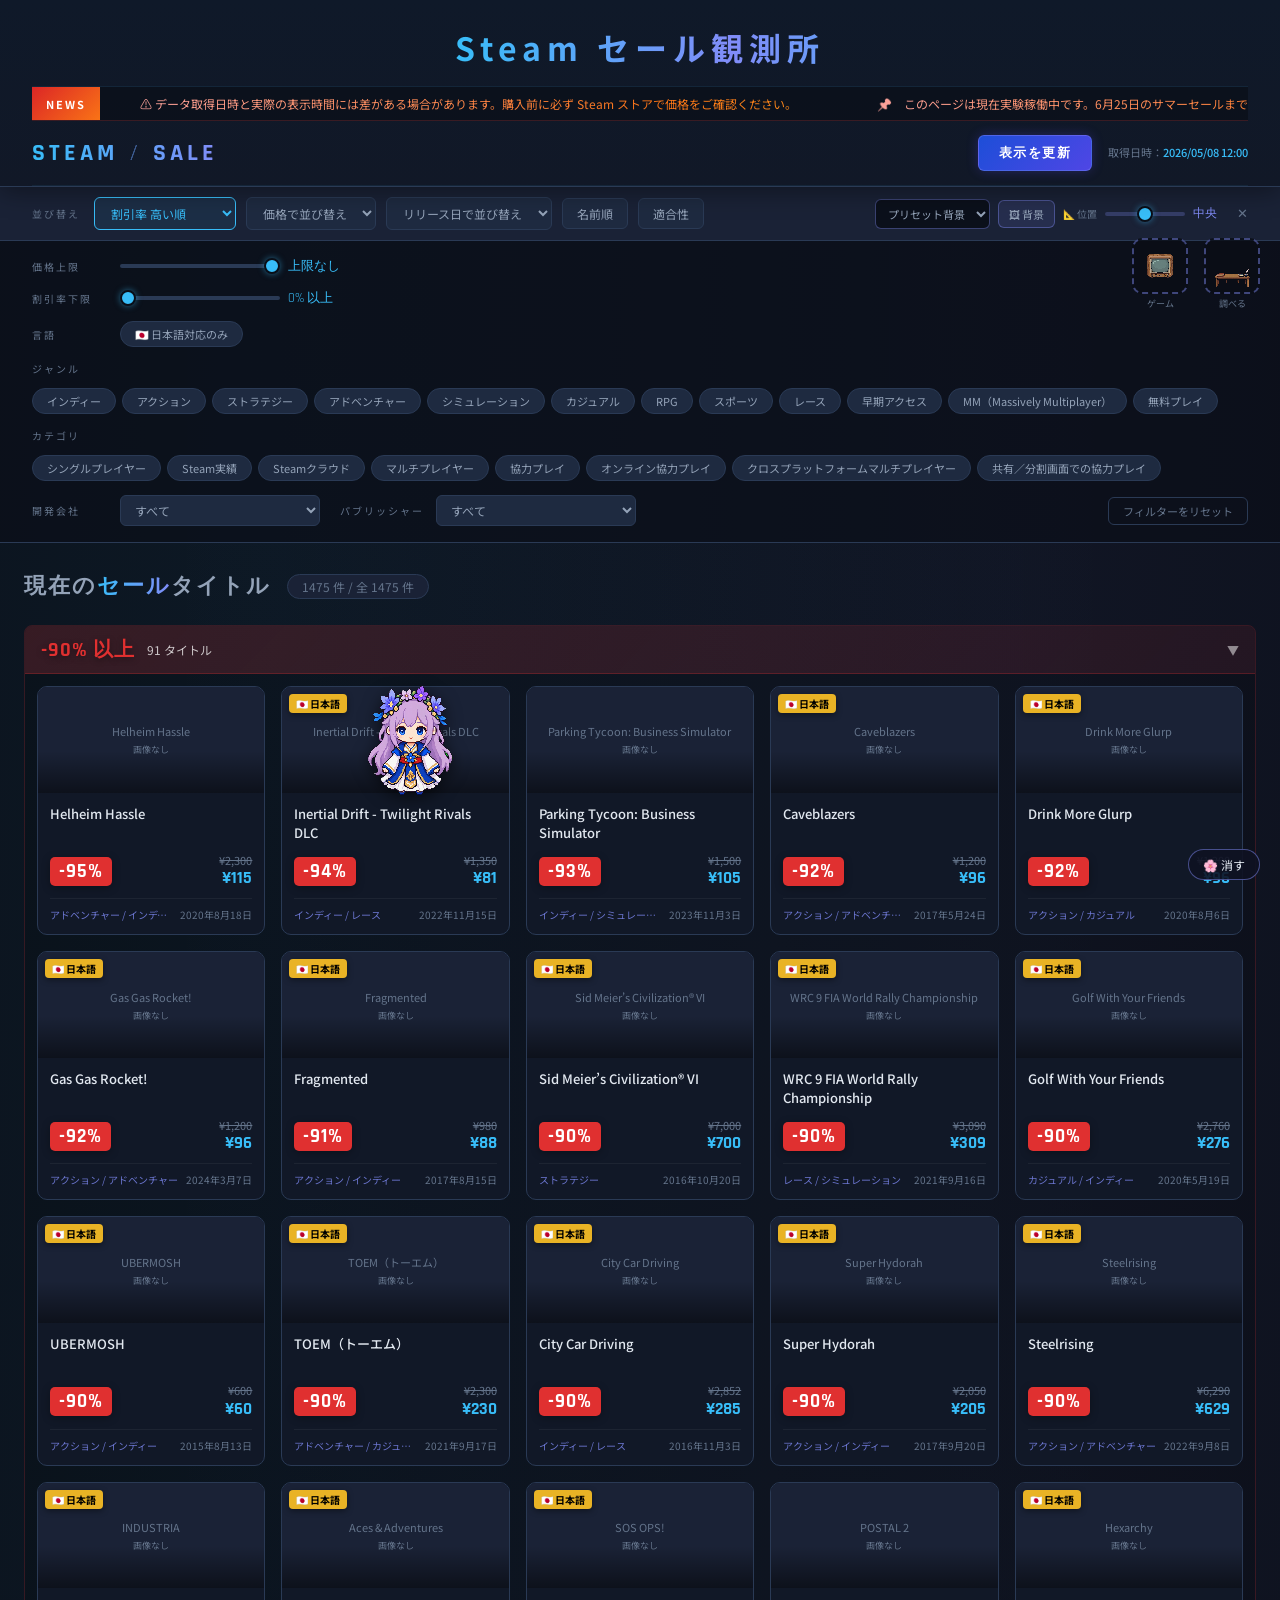
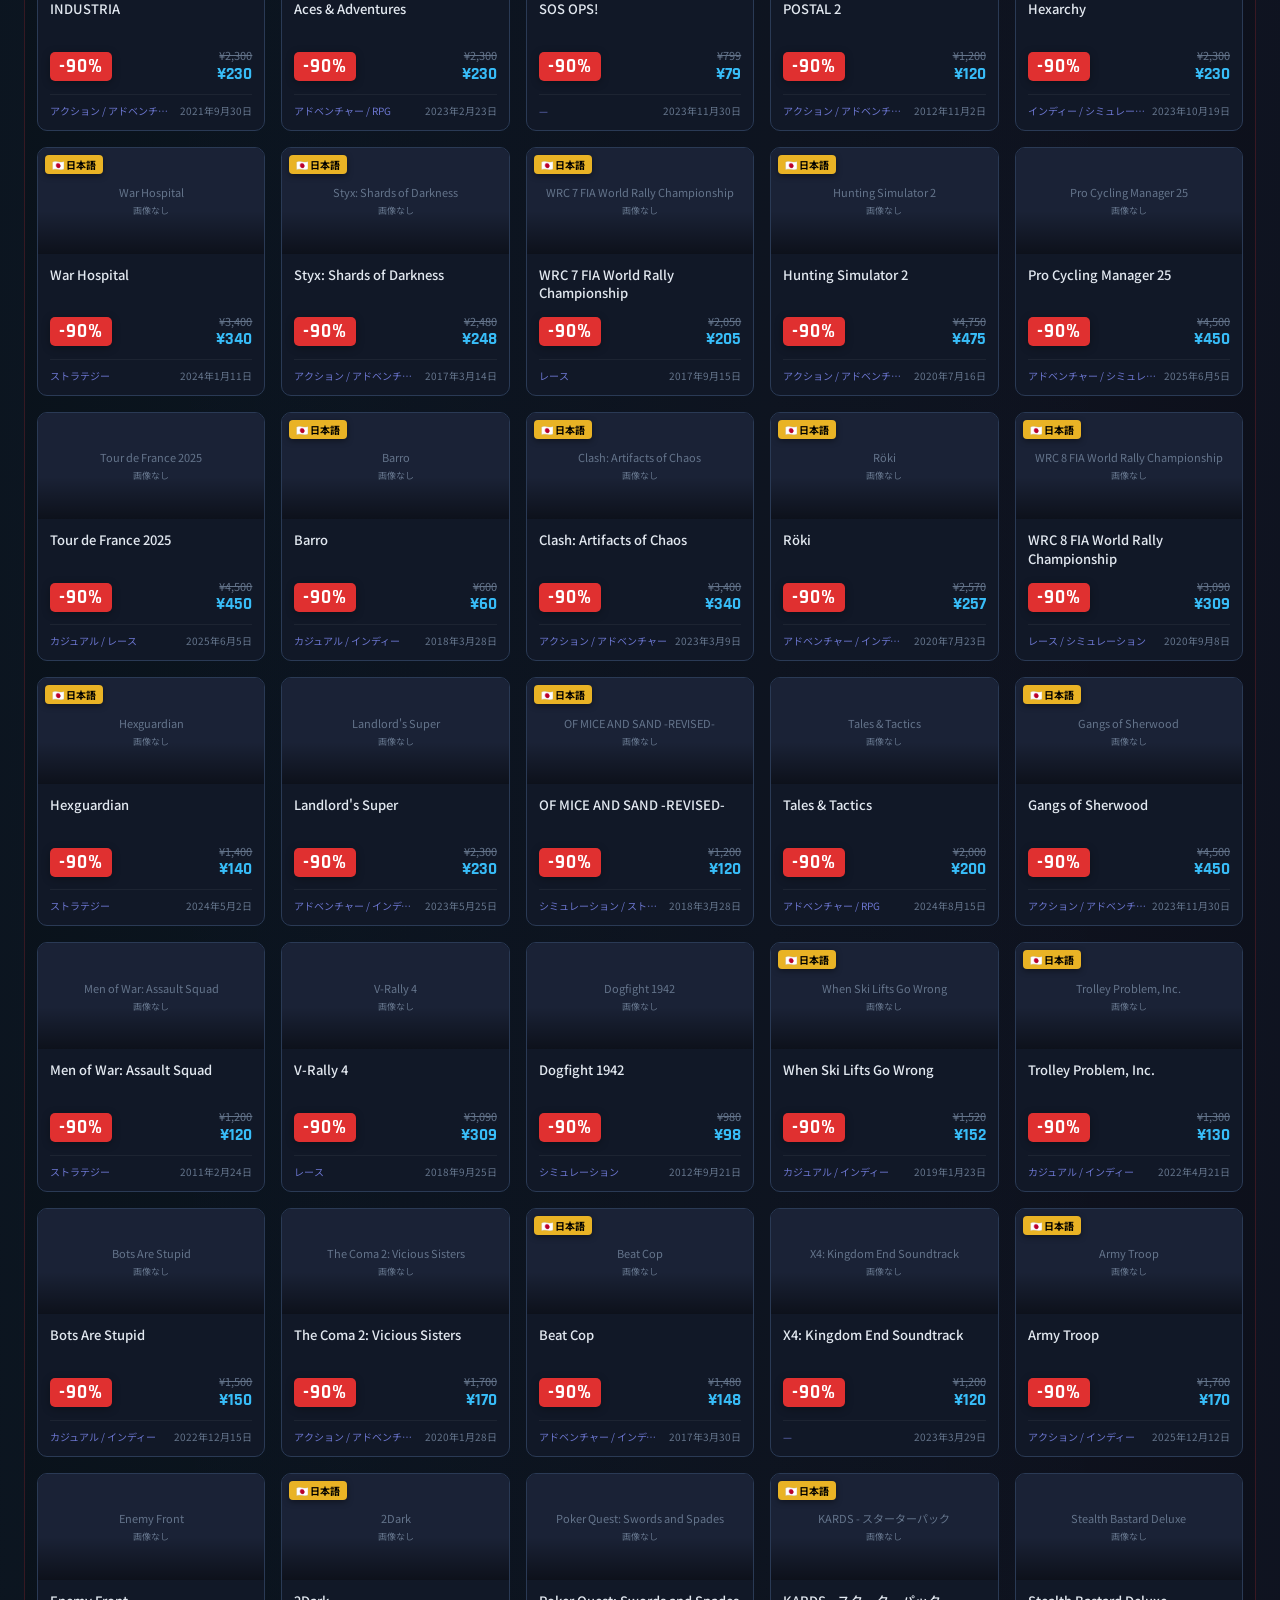
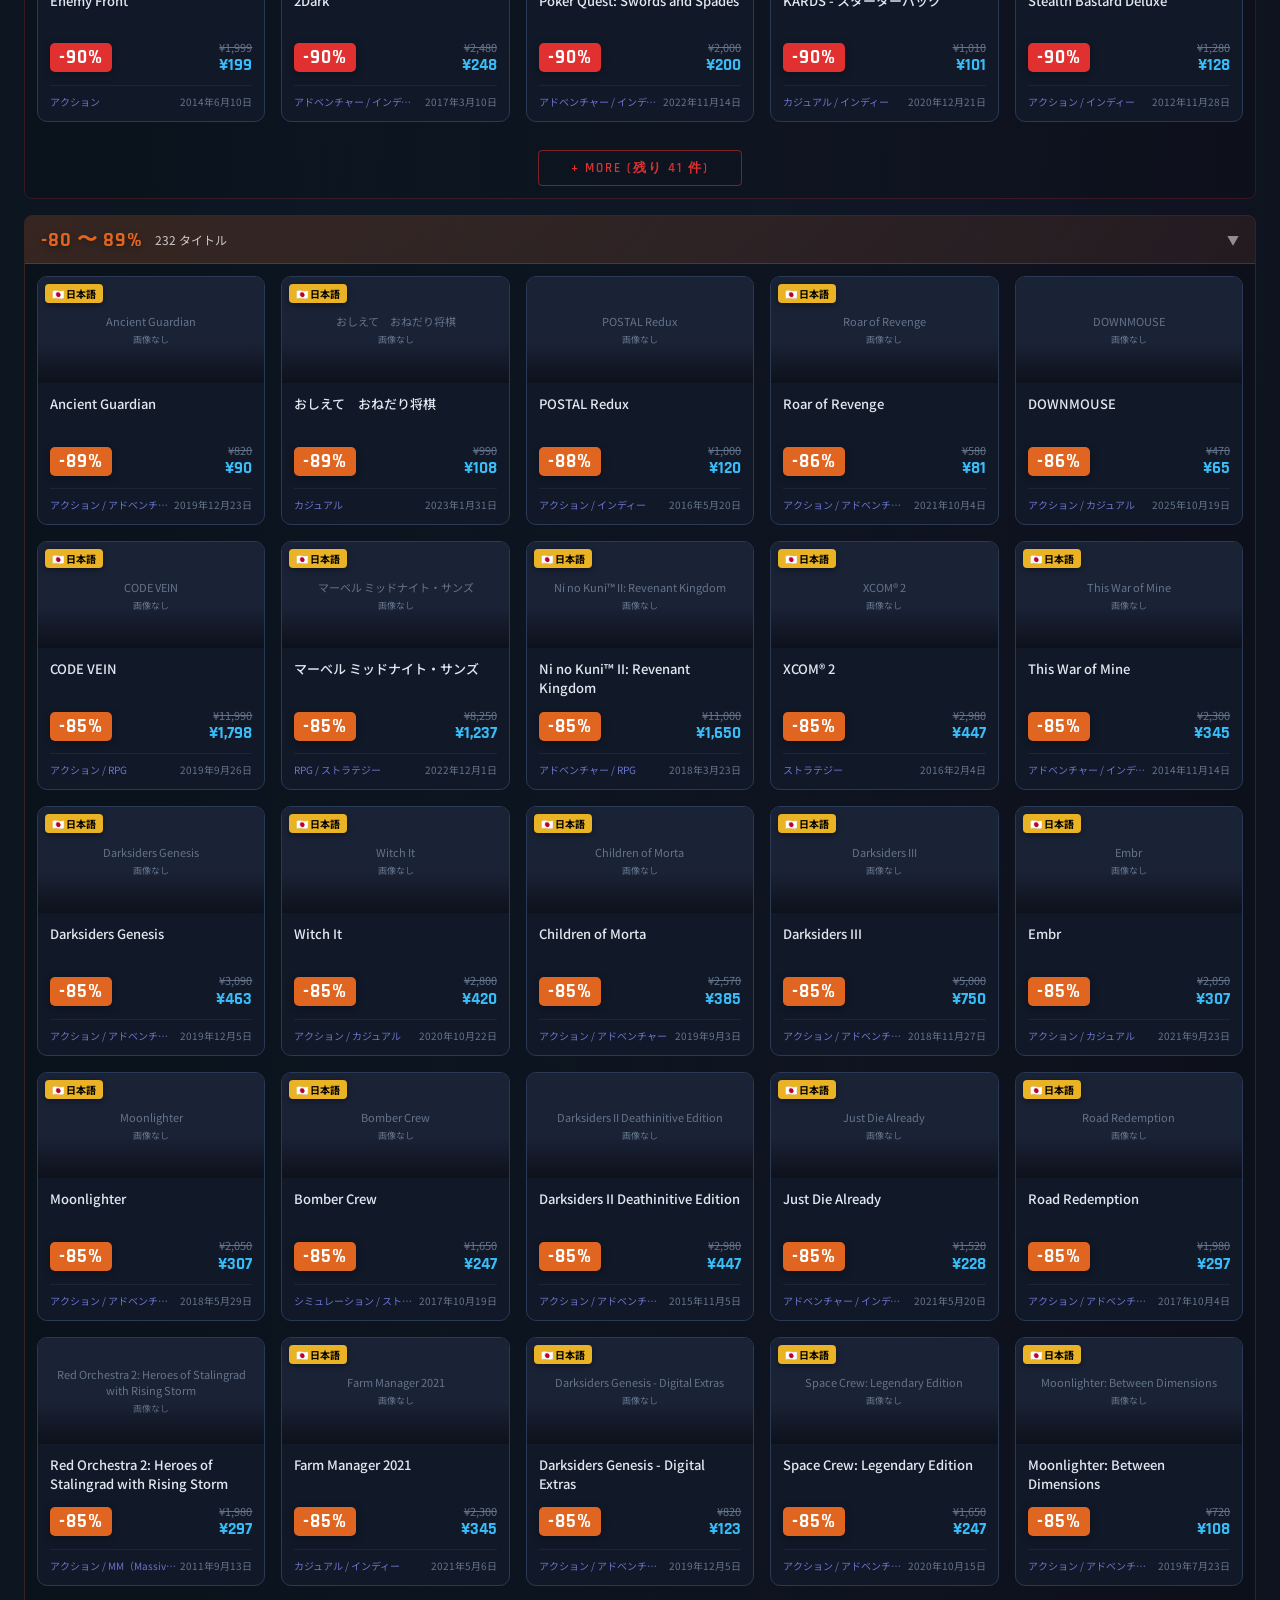
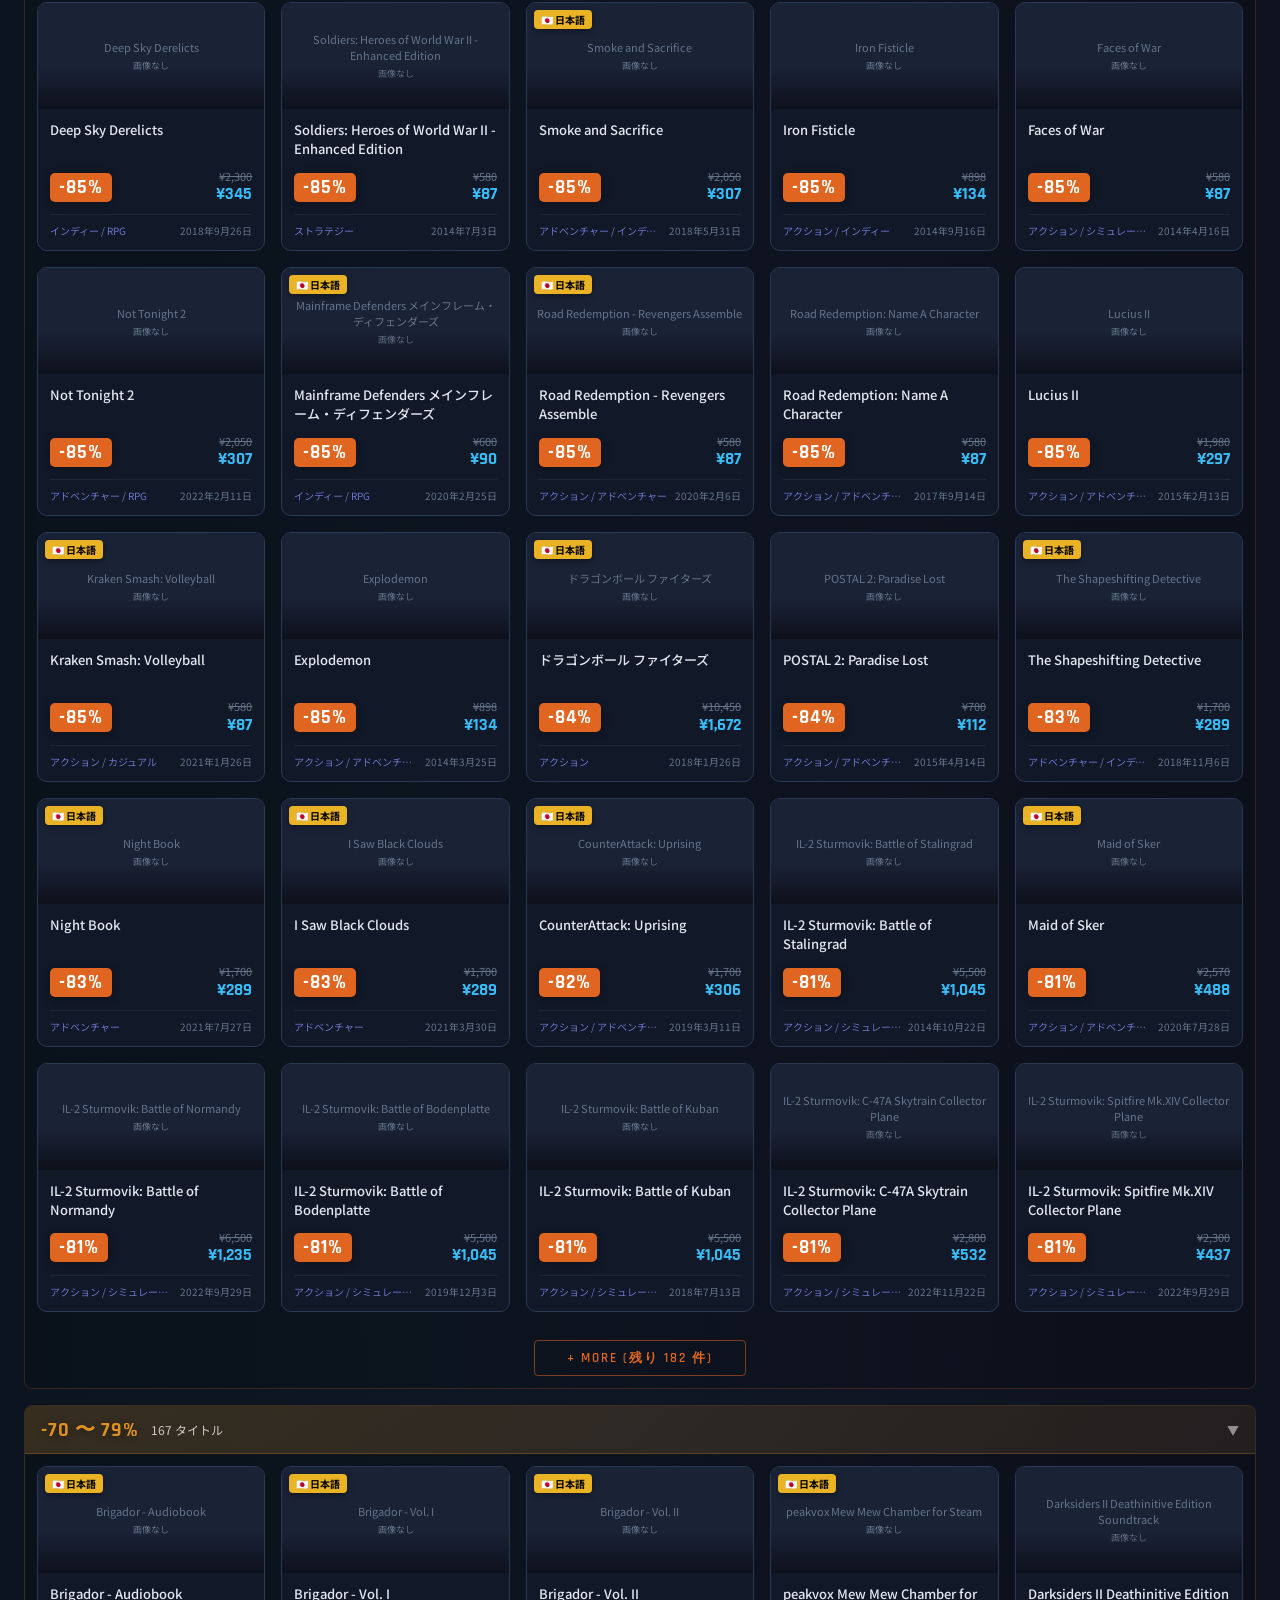
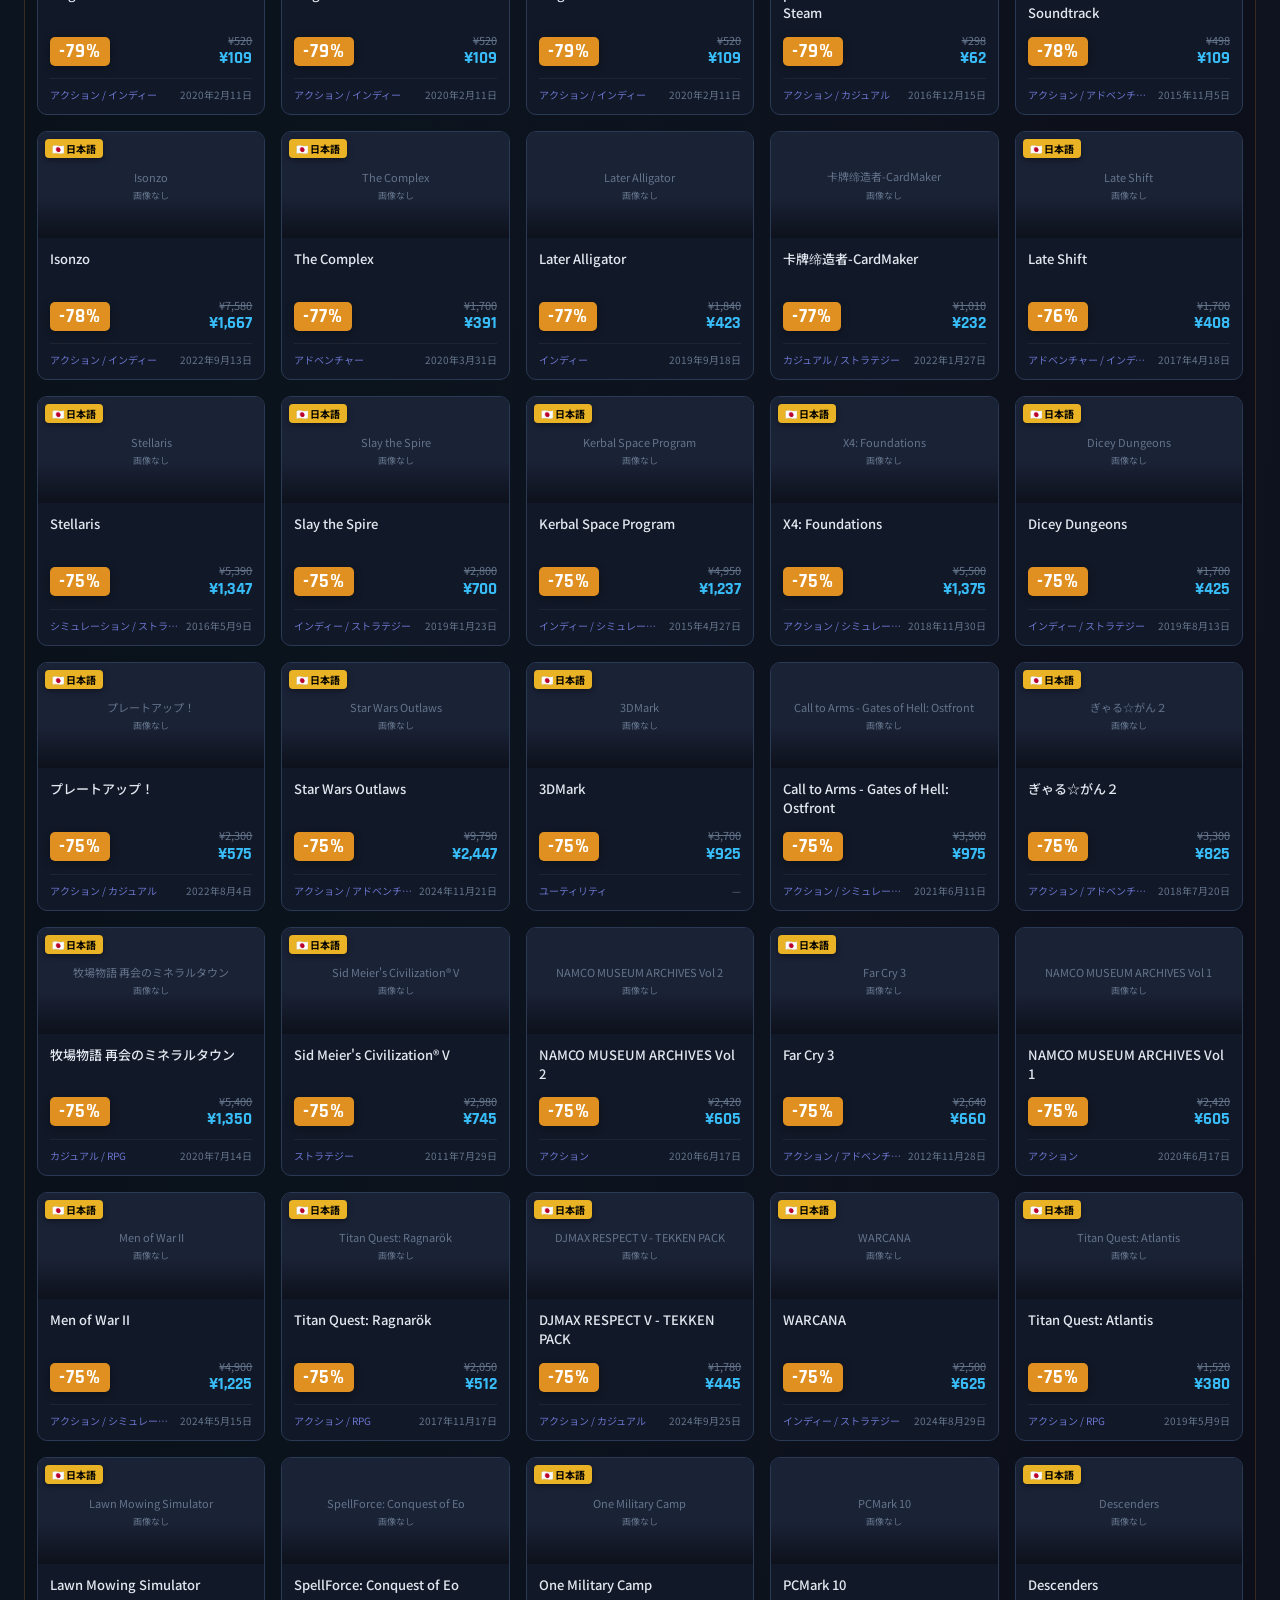
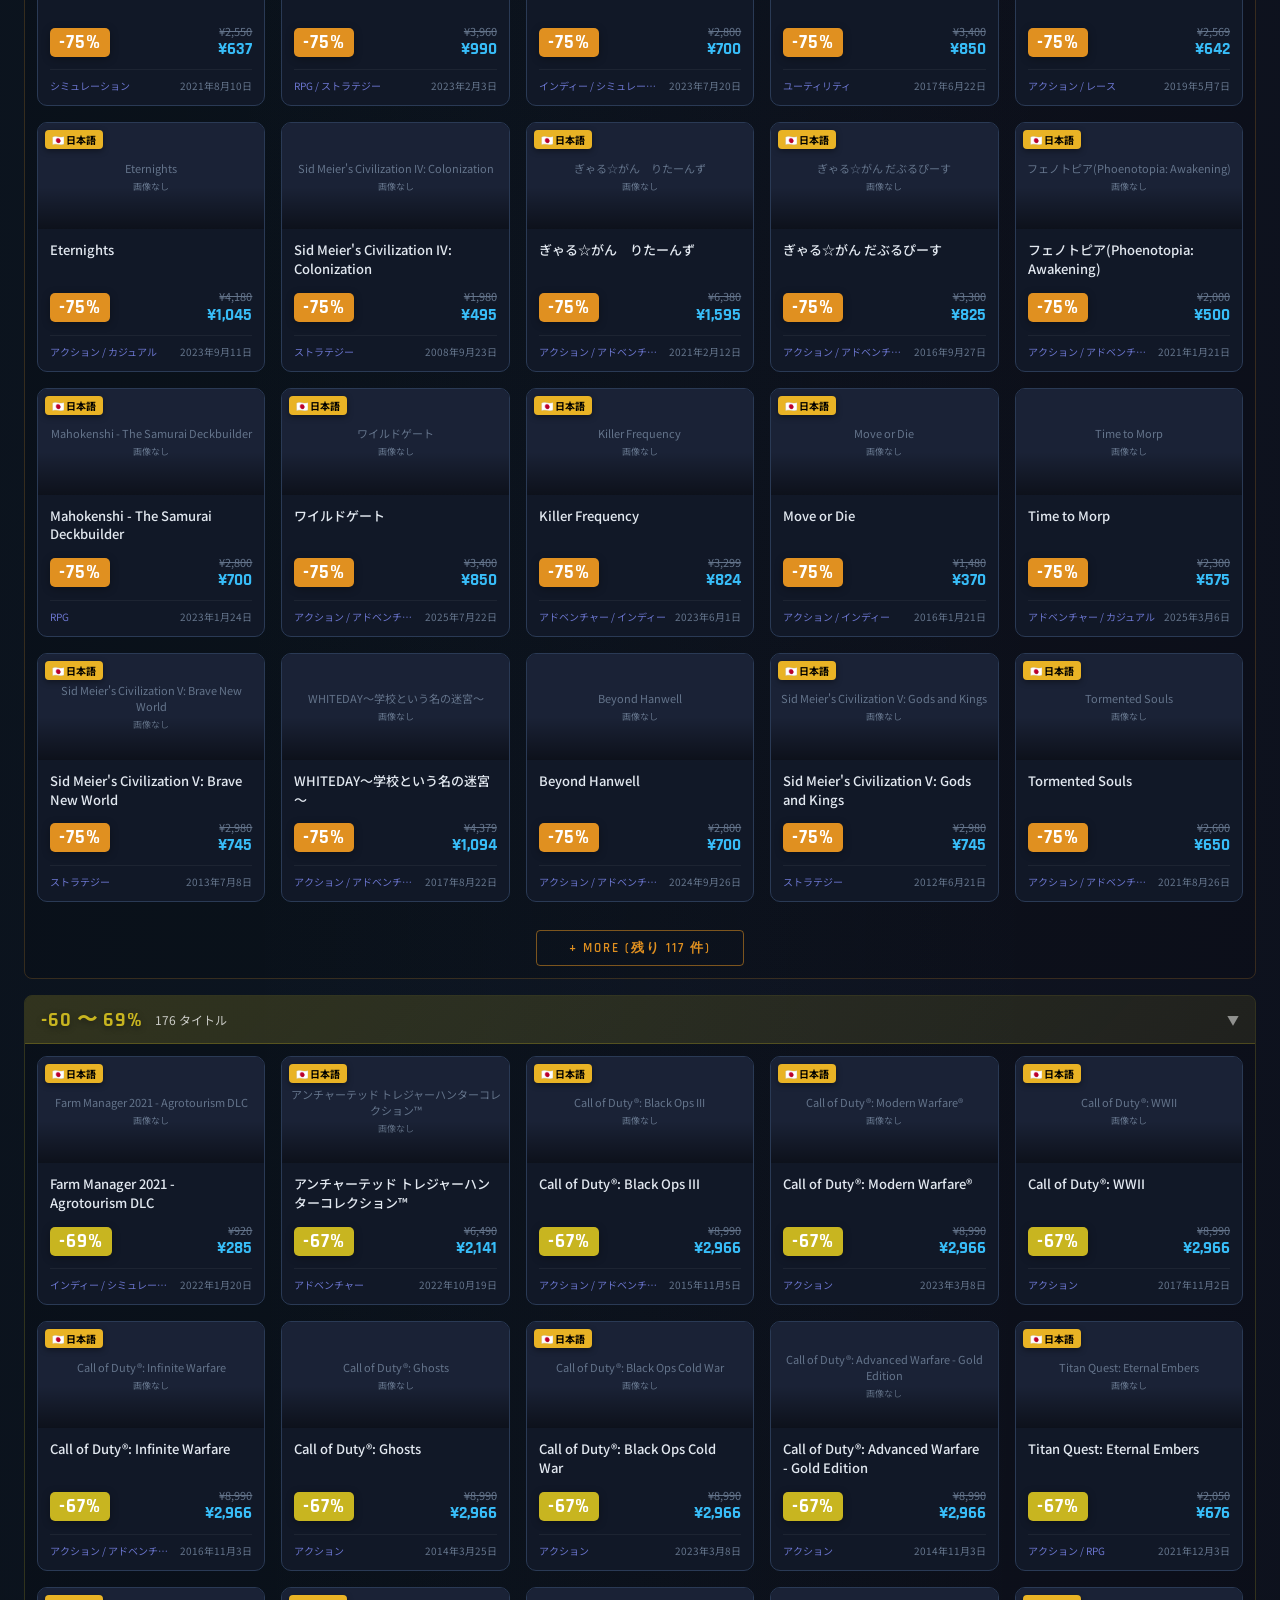
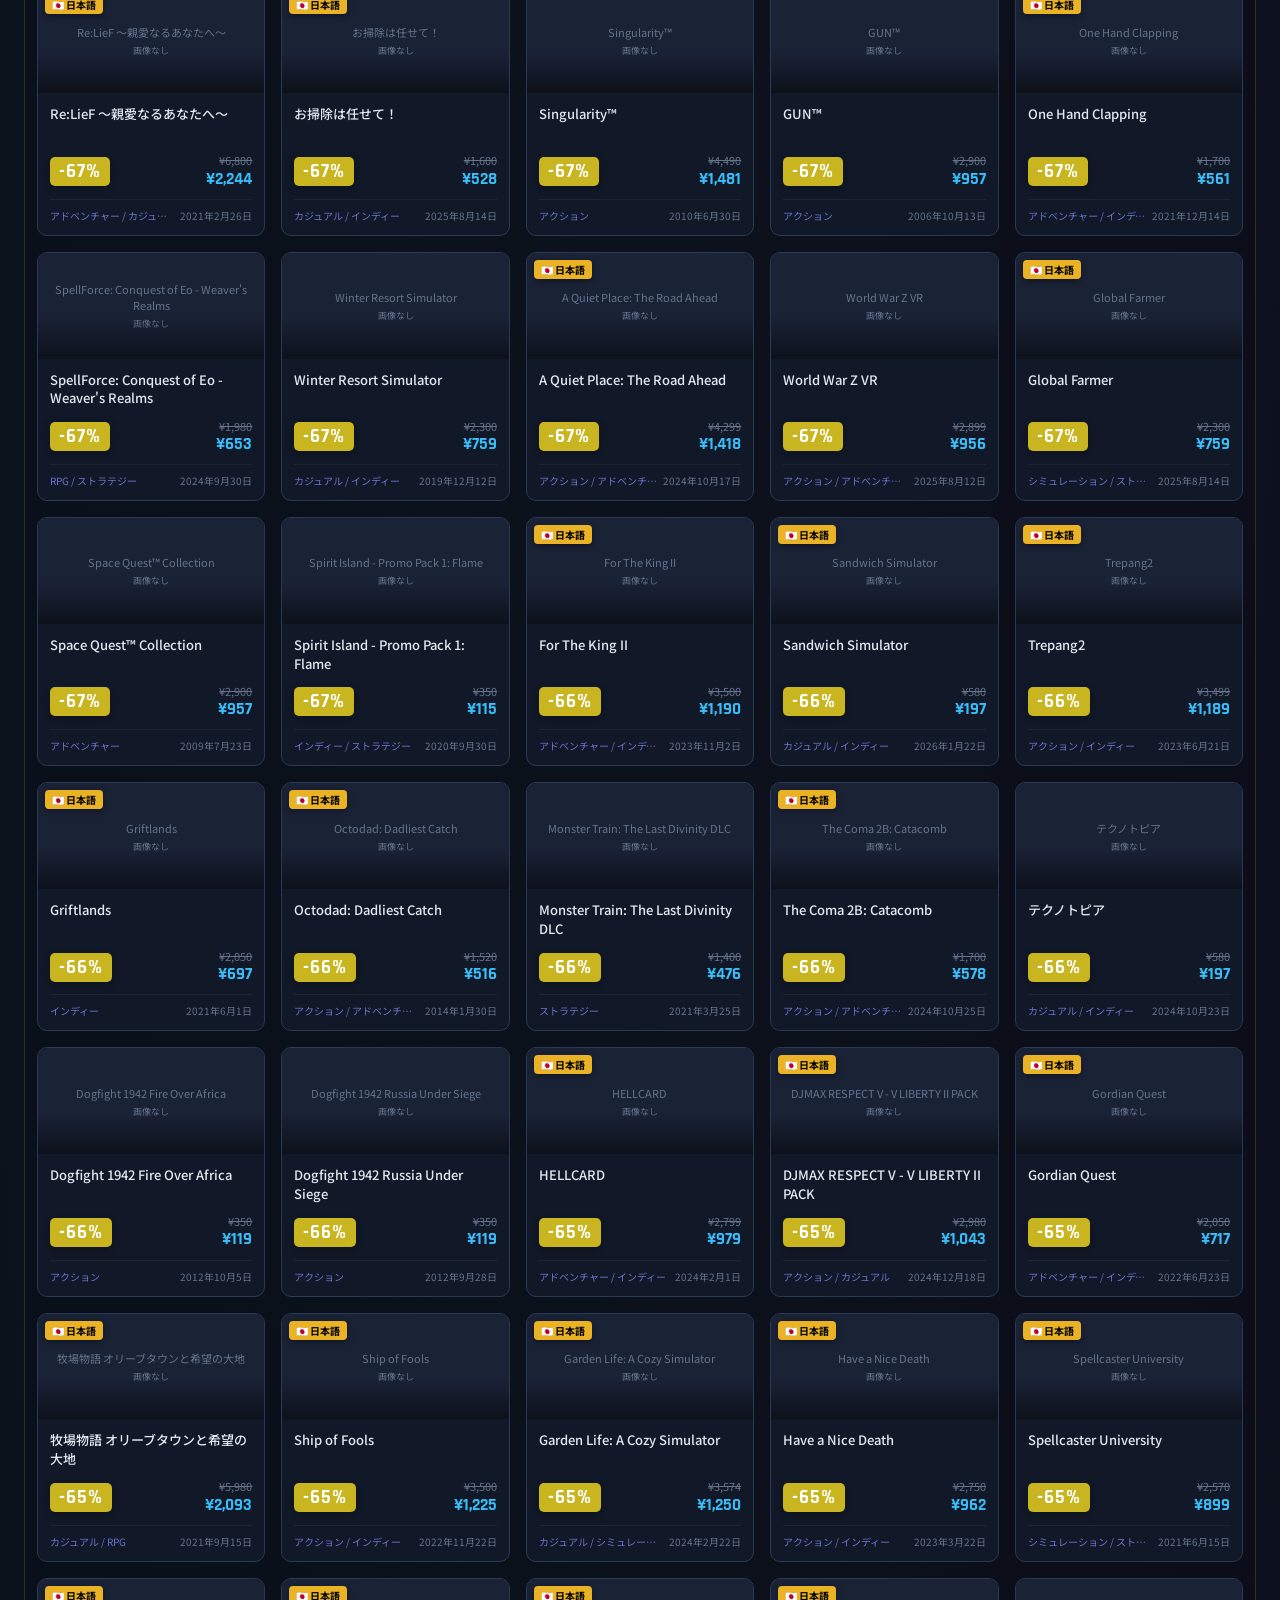
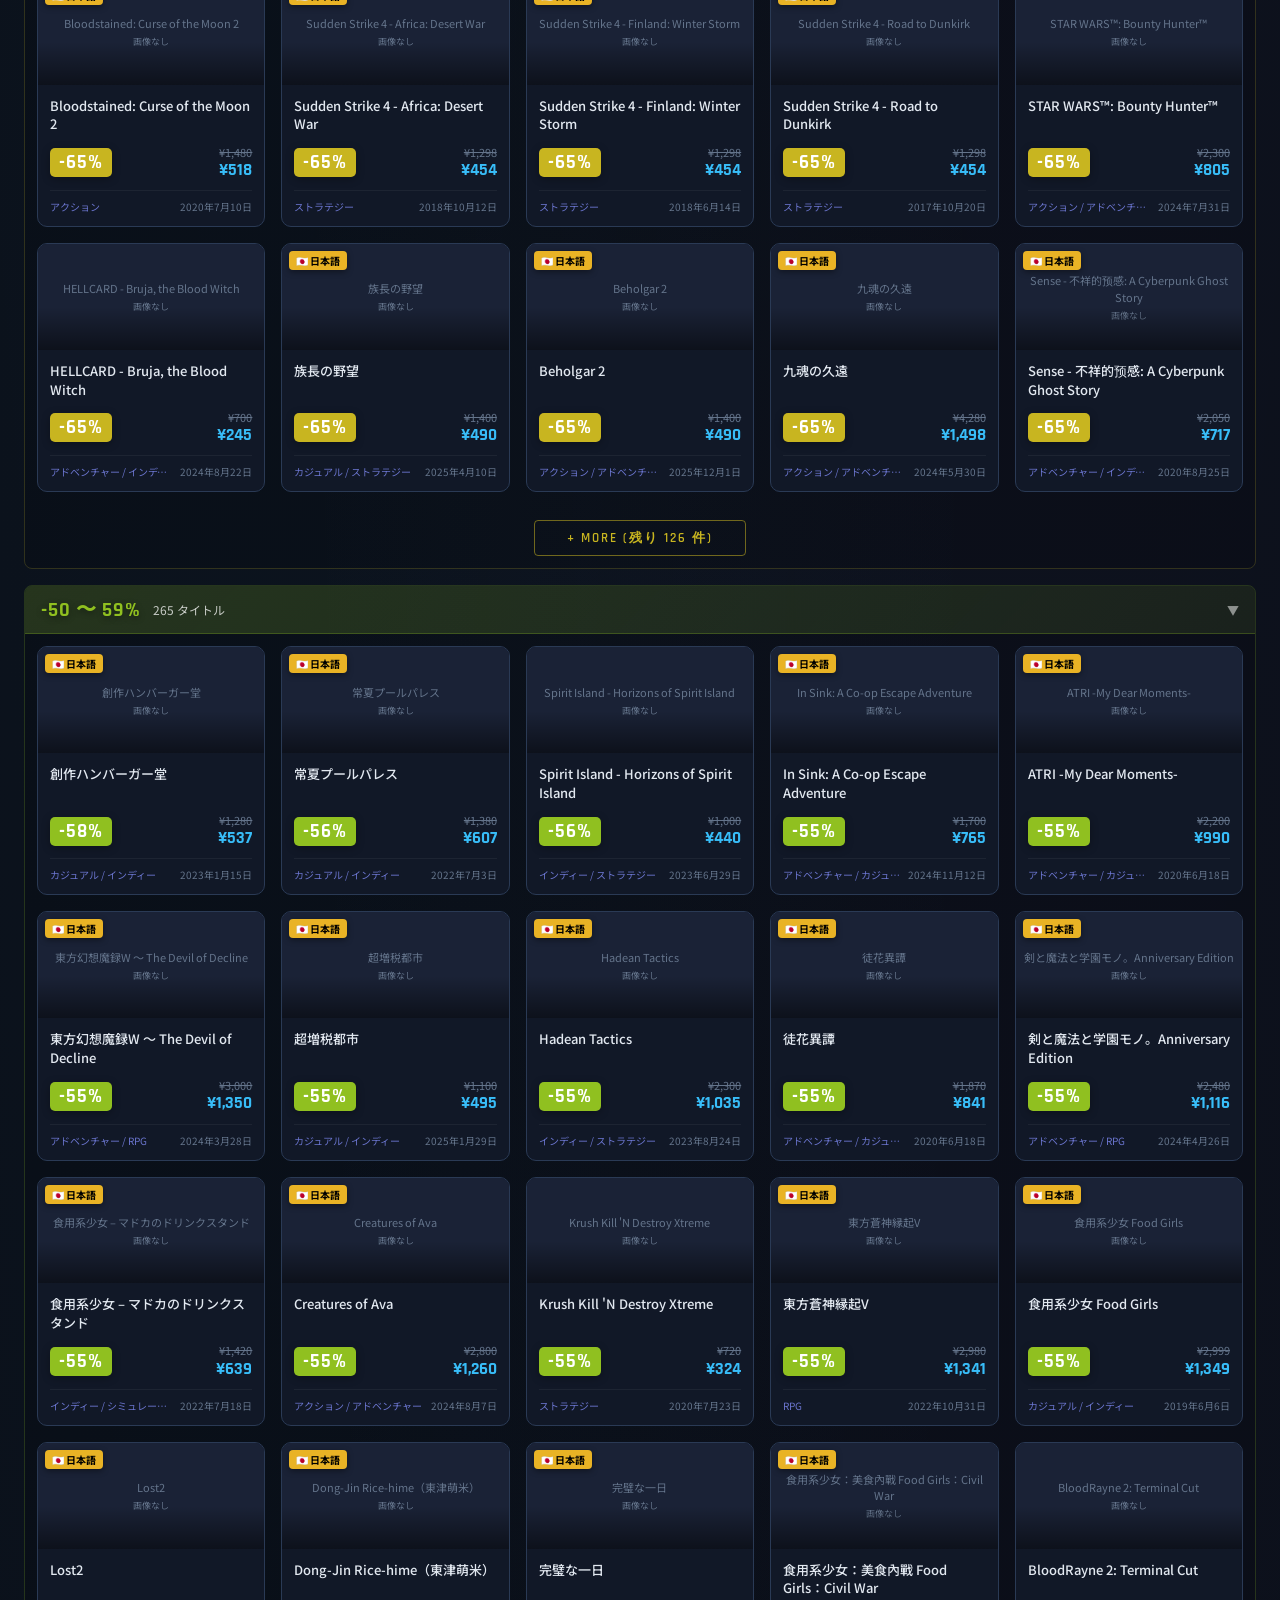
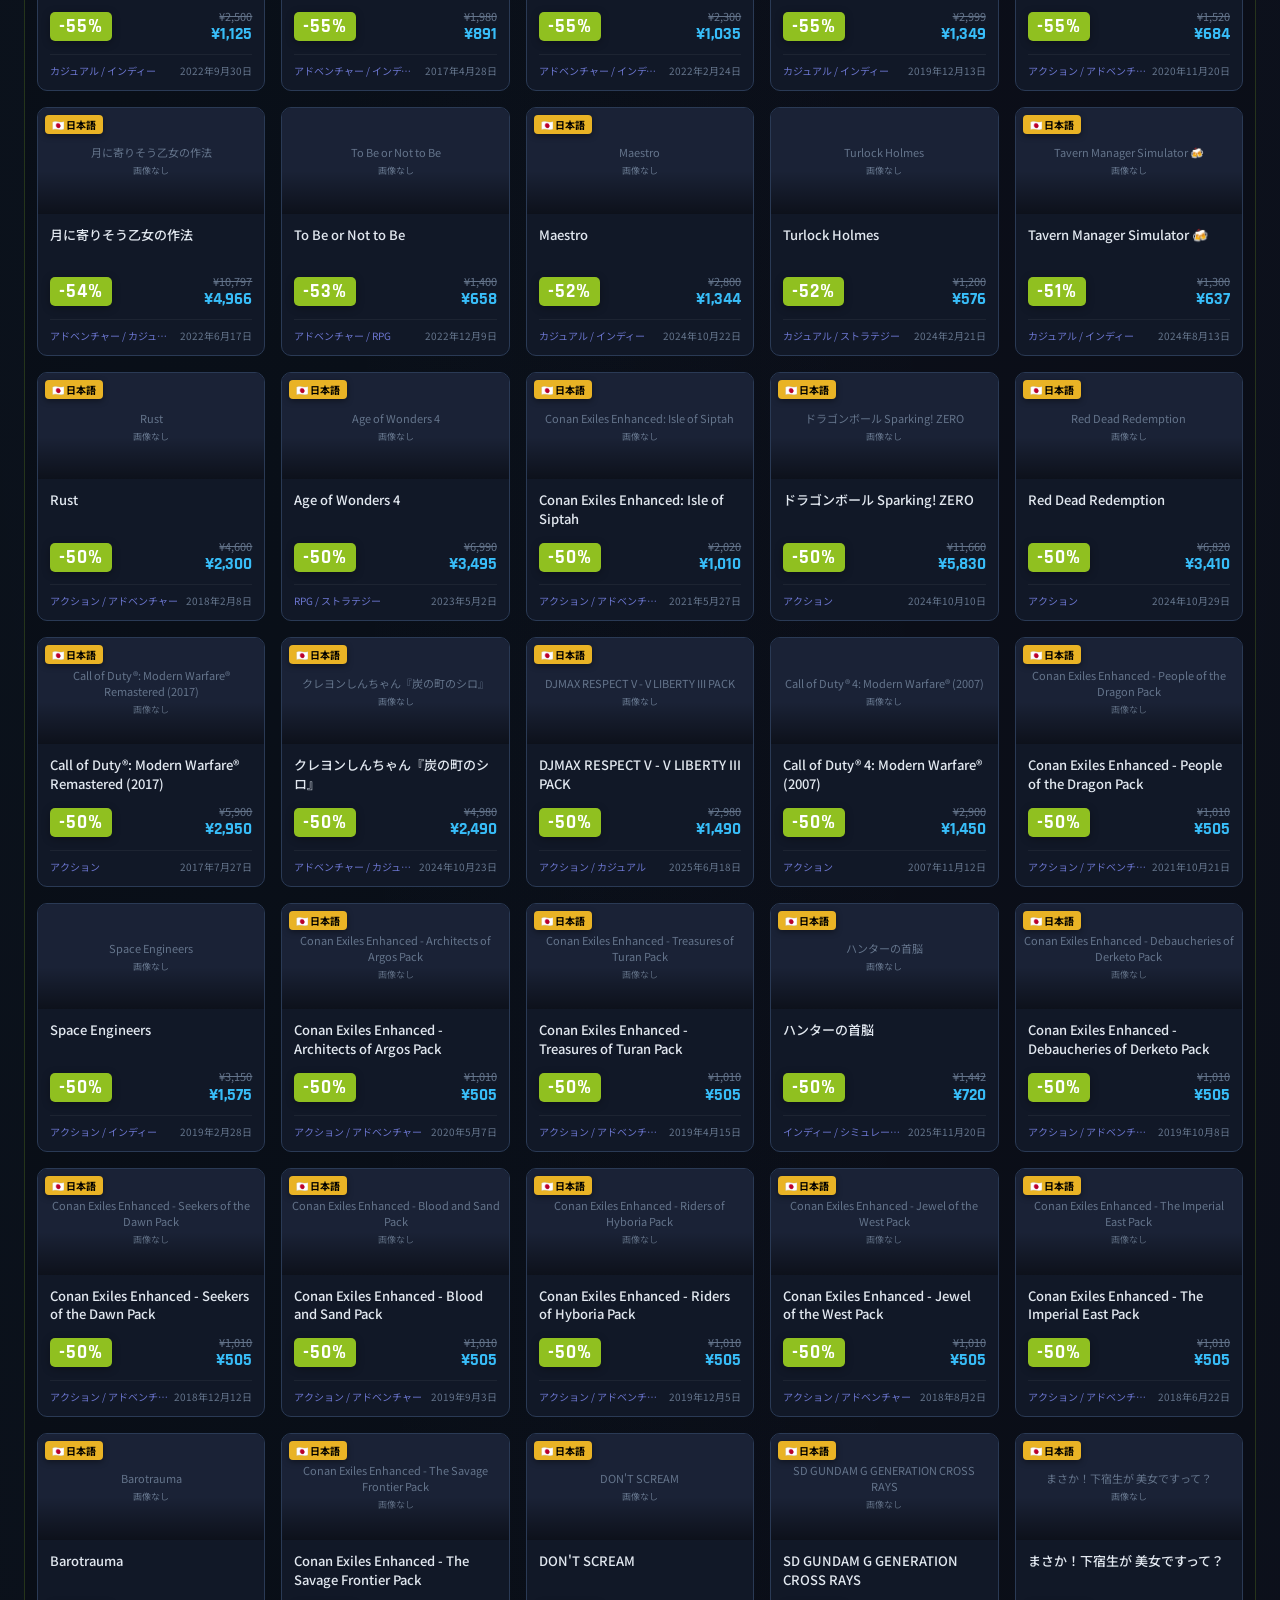
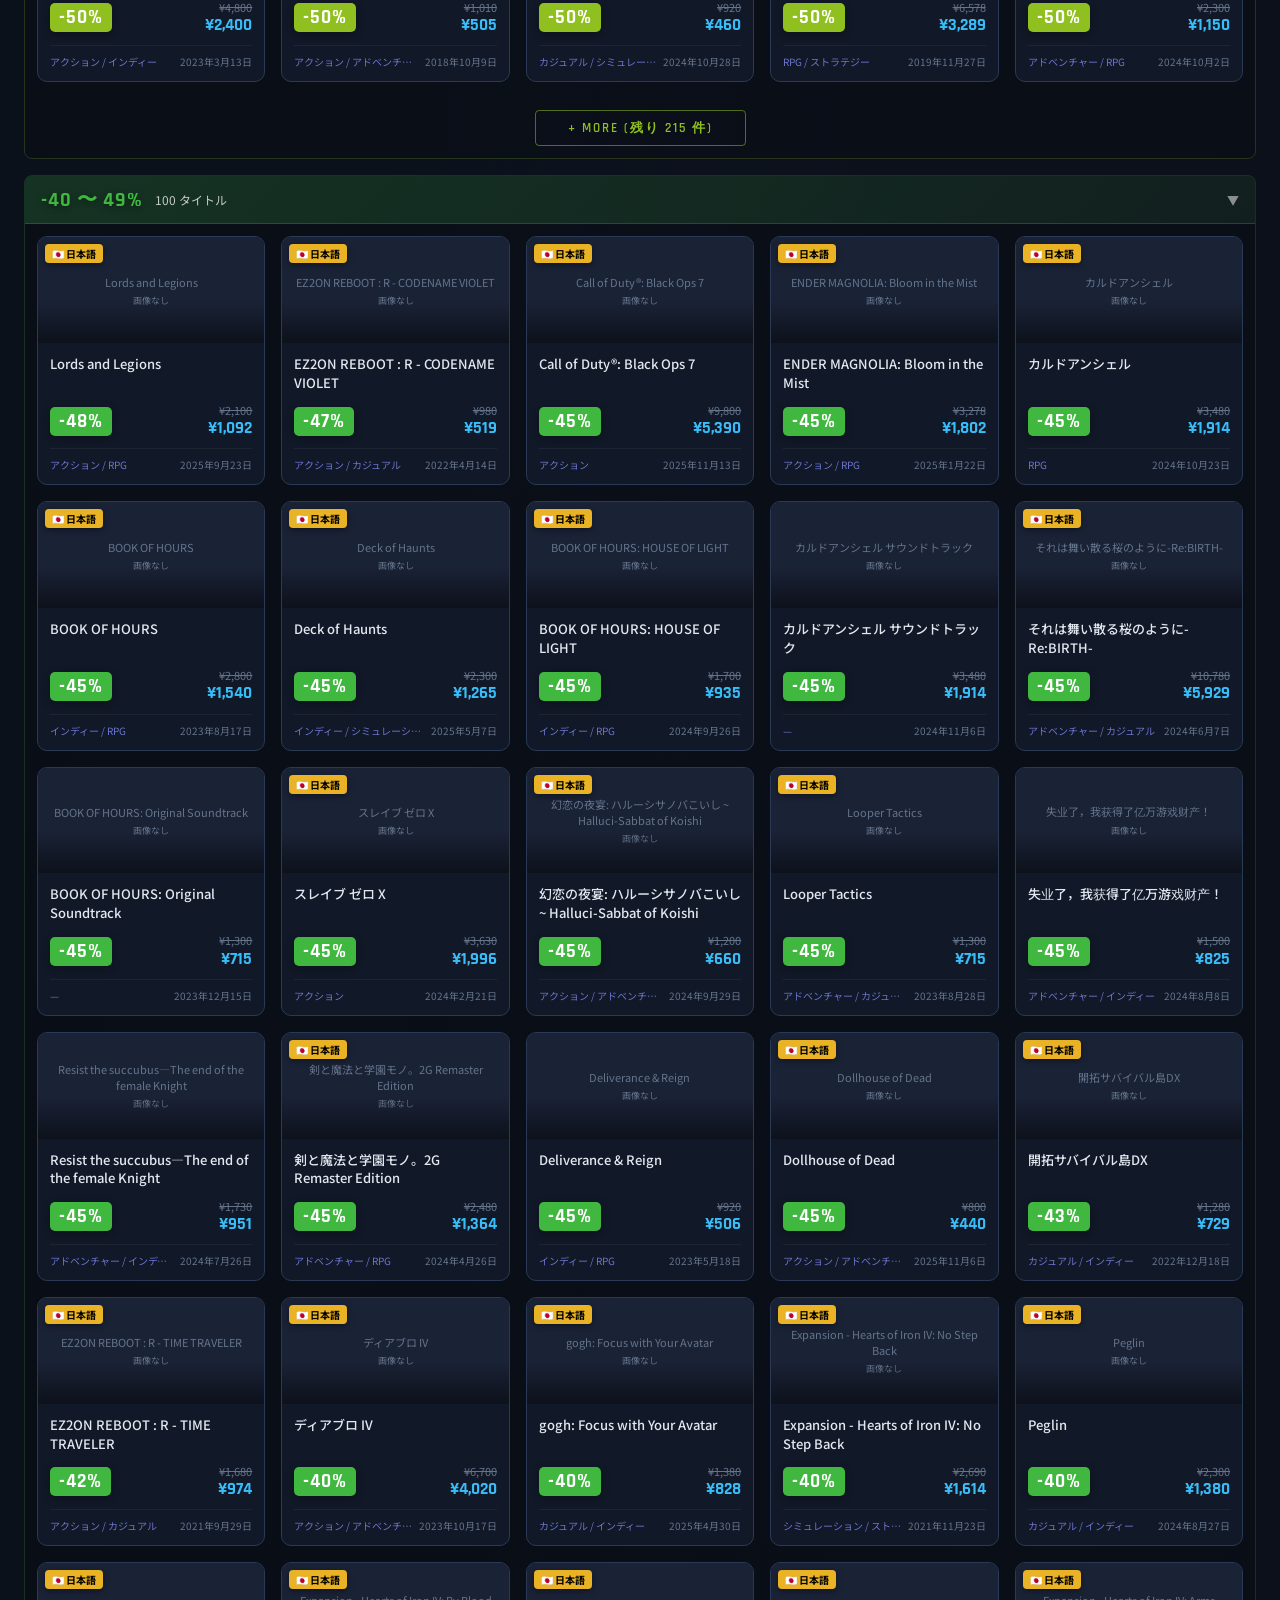
==== commit 98e2b153: "Update index.html" ====
--- a/index.html
+++ b/index.html
@@ -3,6 +3,7 @@
 <head>
 <meta charset="UTF-8">
 <meta name="viewport" content="width=device-width, initial-scale=1.0">
+<meta name="robots" content="noindex, nofollow, noarchive">
 <title>Steam セール — 割引率順</title>
 <style>
   @import url('https://fonts.googleapis.com/css2?family=Rajdhani:wght@400;600;700&family=Noto+Sans+JP:wght@300;400;500;700&display=swap');
@@ -770,11 +771,11 @@
       <div class="news-content" id="news-content">
         <!-- ここにお知らせを追加してください。同じ内容を2回書くとループがつながります -->
         <span class="news-item">⚠️ データ取得日時と実際の表示時間には差がある場合があります。購入前に必ず Steam ストアで価格をご確認ください。</span>
-        <span class="news-item">📌 セール情報を最新にするには fetch.bat を実行後「表示を更新」を押してください。</span>
+        <span class="news-item">📌　このページは現在実験稼働中です。6月25日のサマーセールまでの間に、どこかで1回更新する予定しています。</span>
         <span class="news-item">🎮 日本語フィルターや割引率スライダーで絞り込みができます。</span>
         <!-- ループ用（同じ内容をもう一度） -->
         <span class="news-item">⚠️ データ取得日時と実際の表示時間には差がある場合があります。購入前に必ず Steam ストアで価格をご確認ください。</span>
-        <span class="news-item">📌 セール情報を最新にするには fetch.bat を実行後「表示を更新」を押してください。</span>
+        <span class="news-item">📌 このページは現在実験稼働中です。6月25日のサマーセールまでの間に、どこかで1回更新する予定しています。</span>
         <span class="news-item">🎮 日本語フィルターや割引率スライダーで絞り込みができます。</span>
       </div>
     </div>
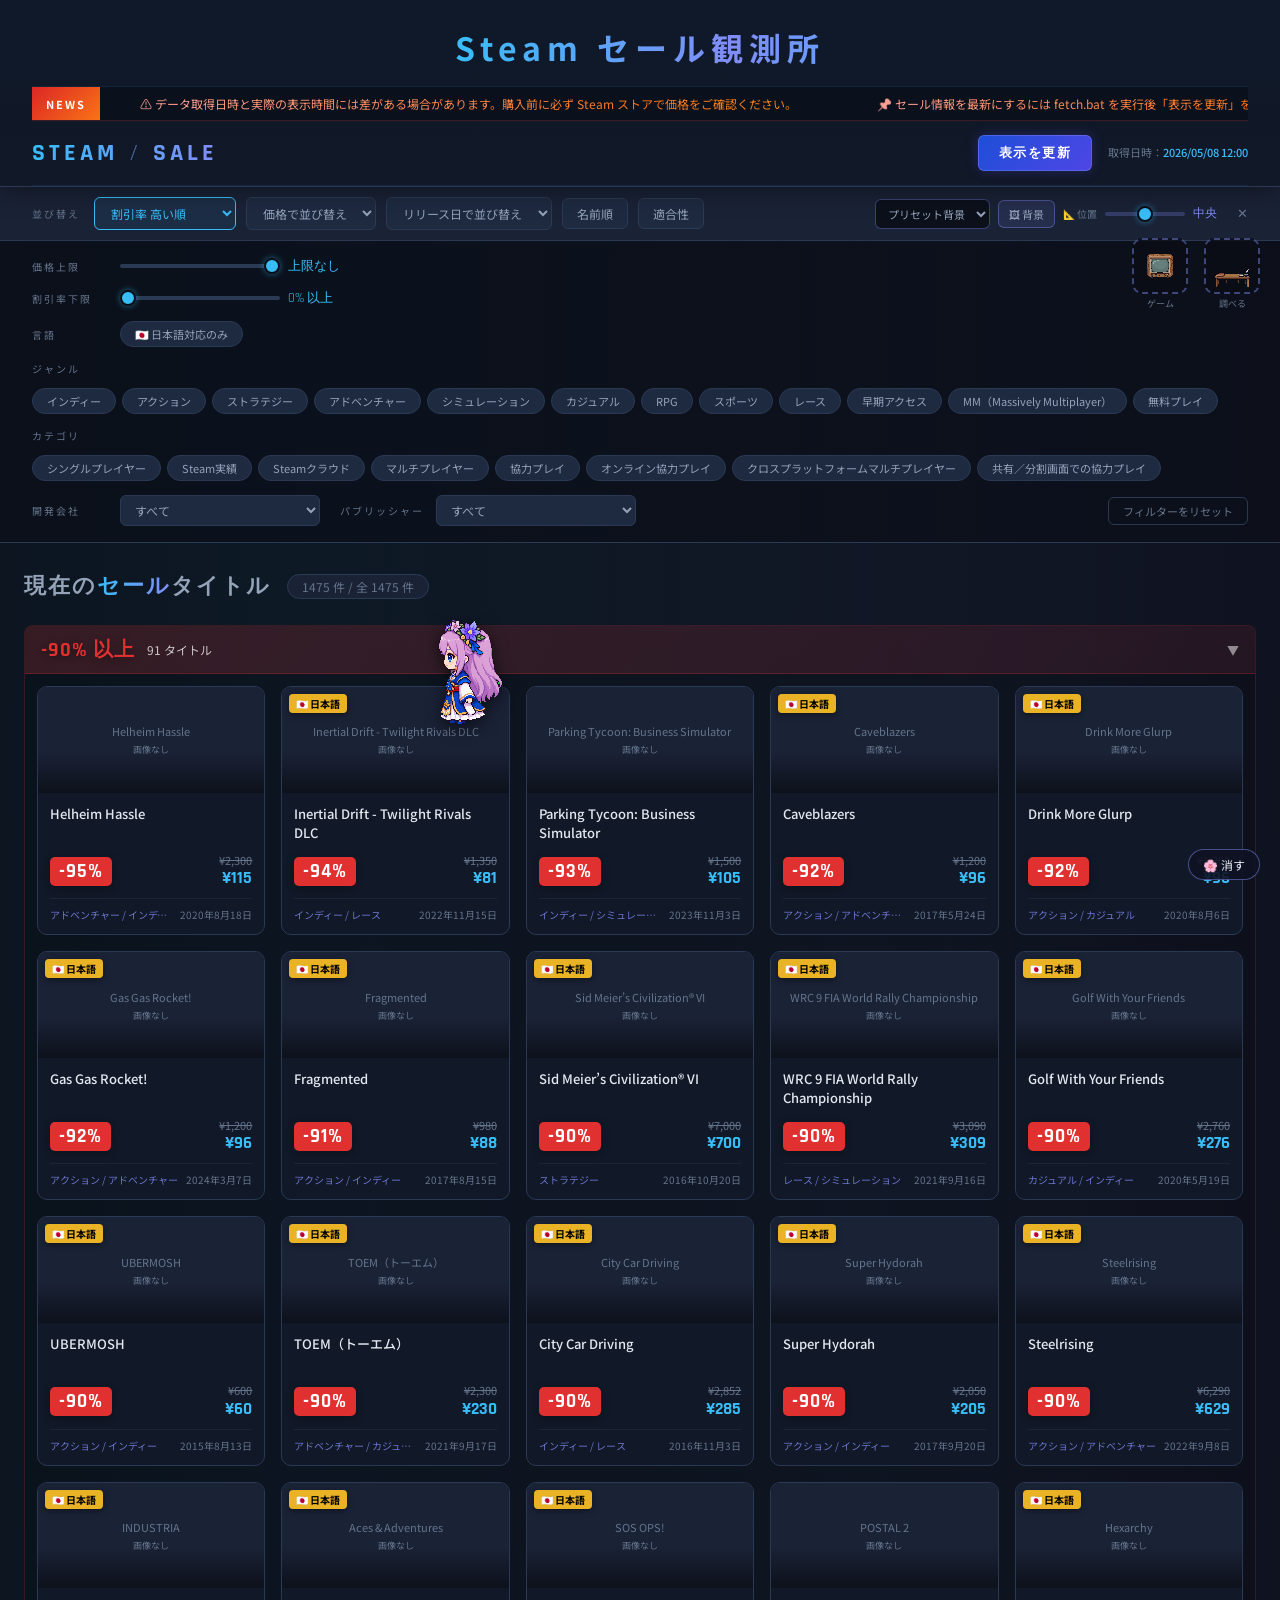
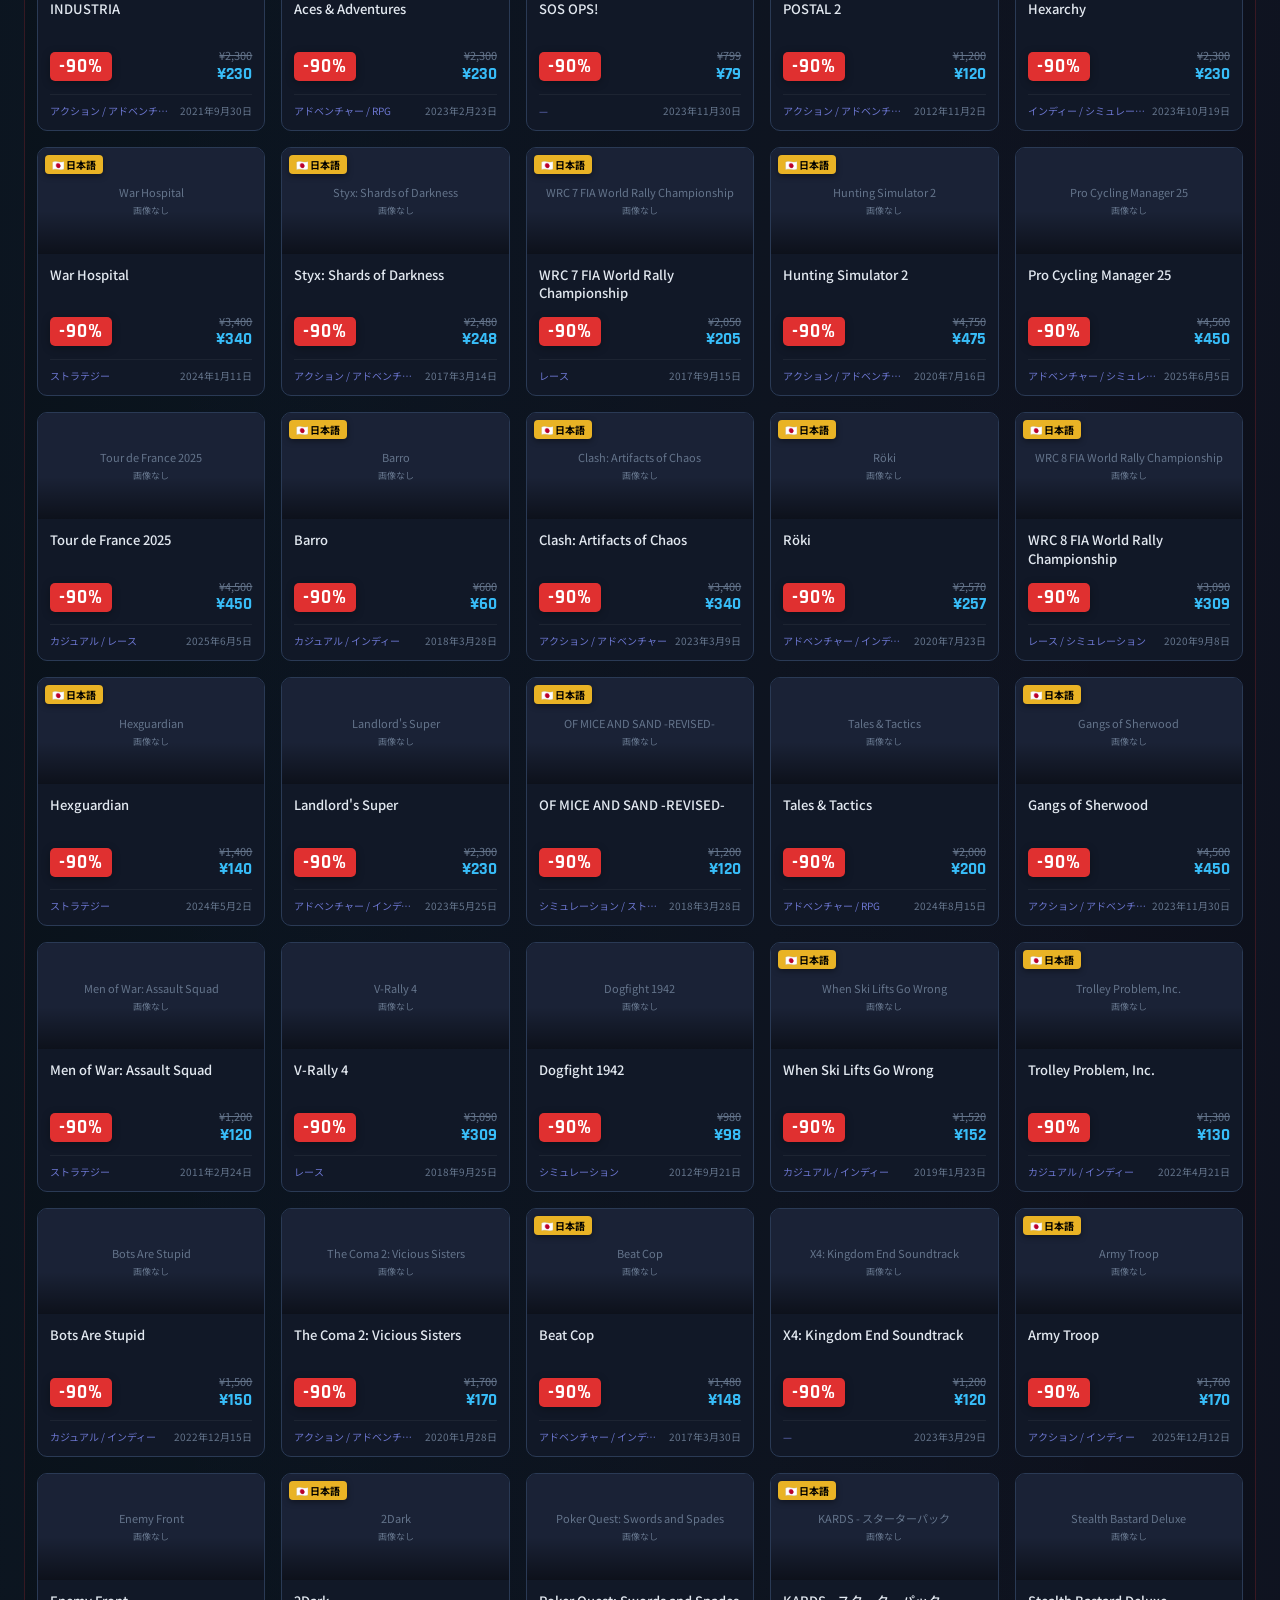
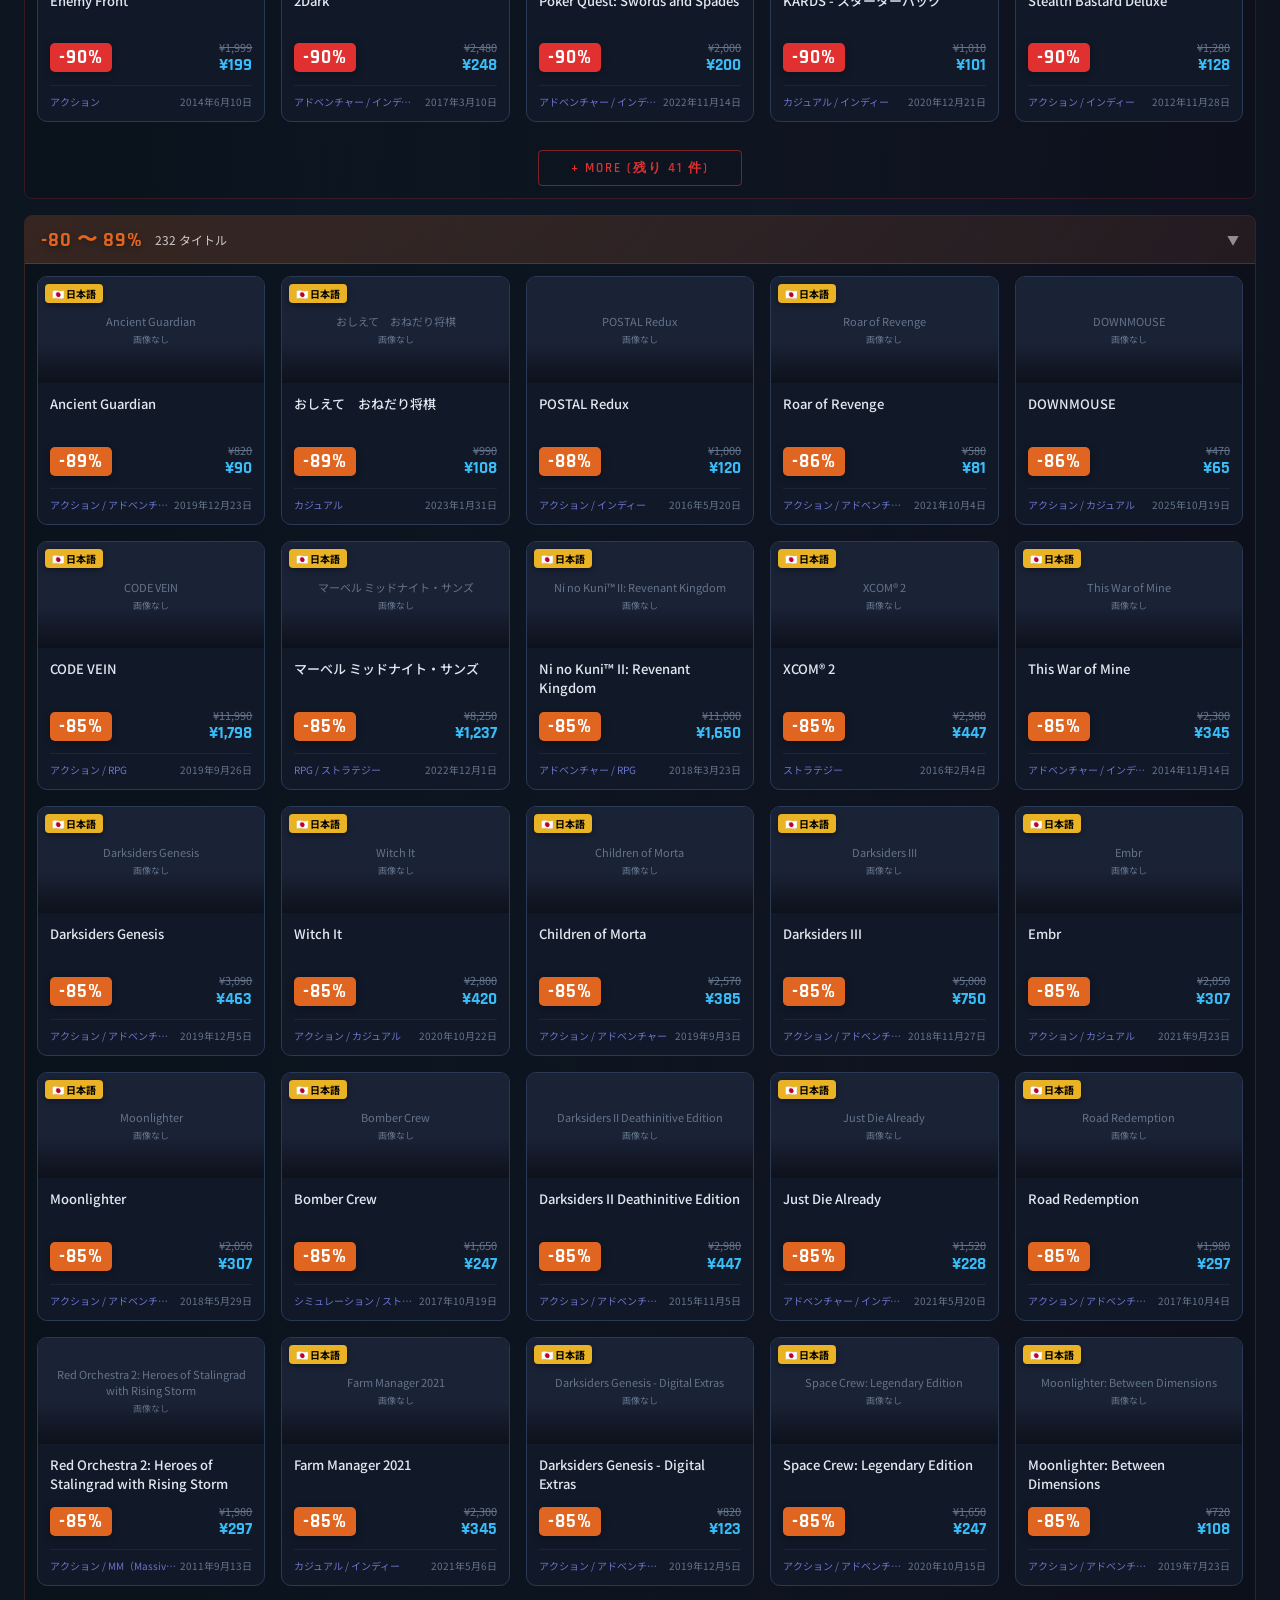
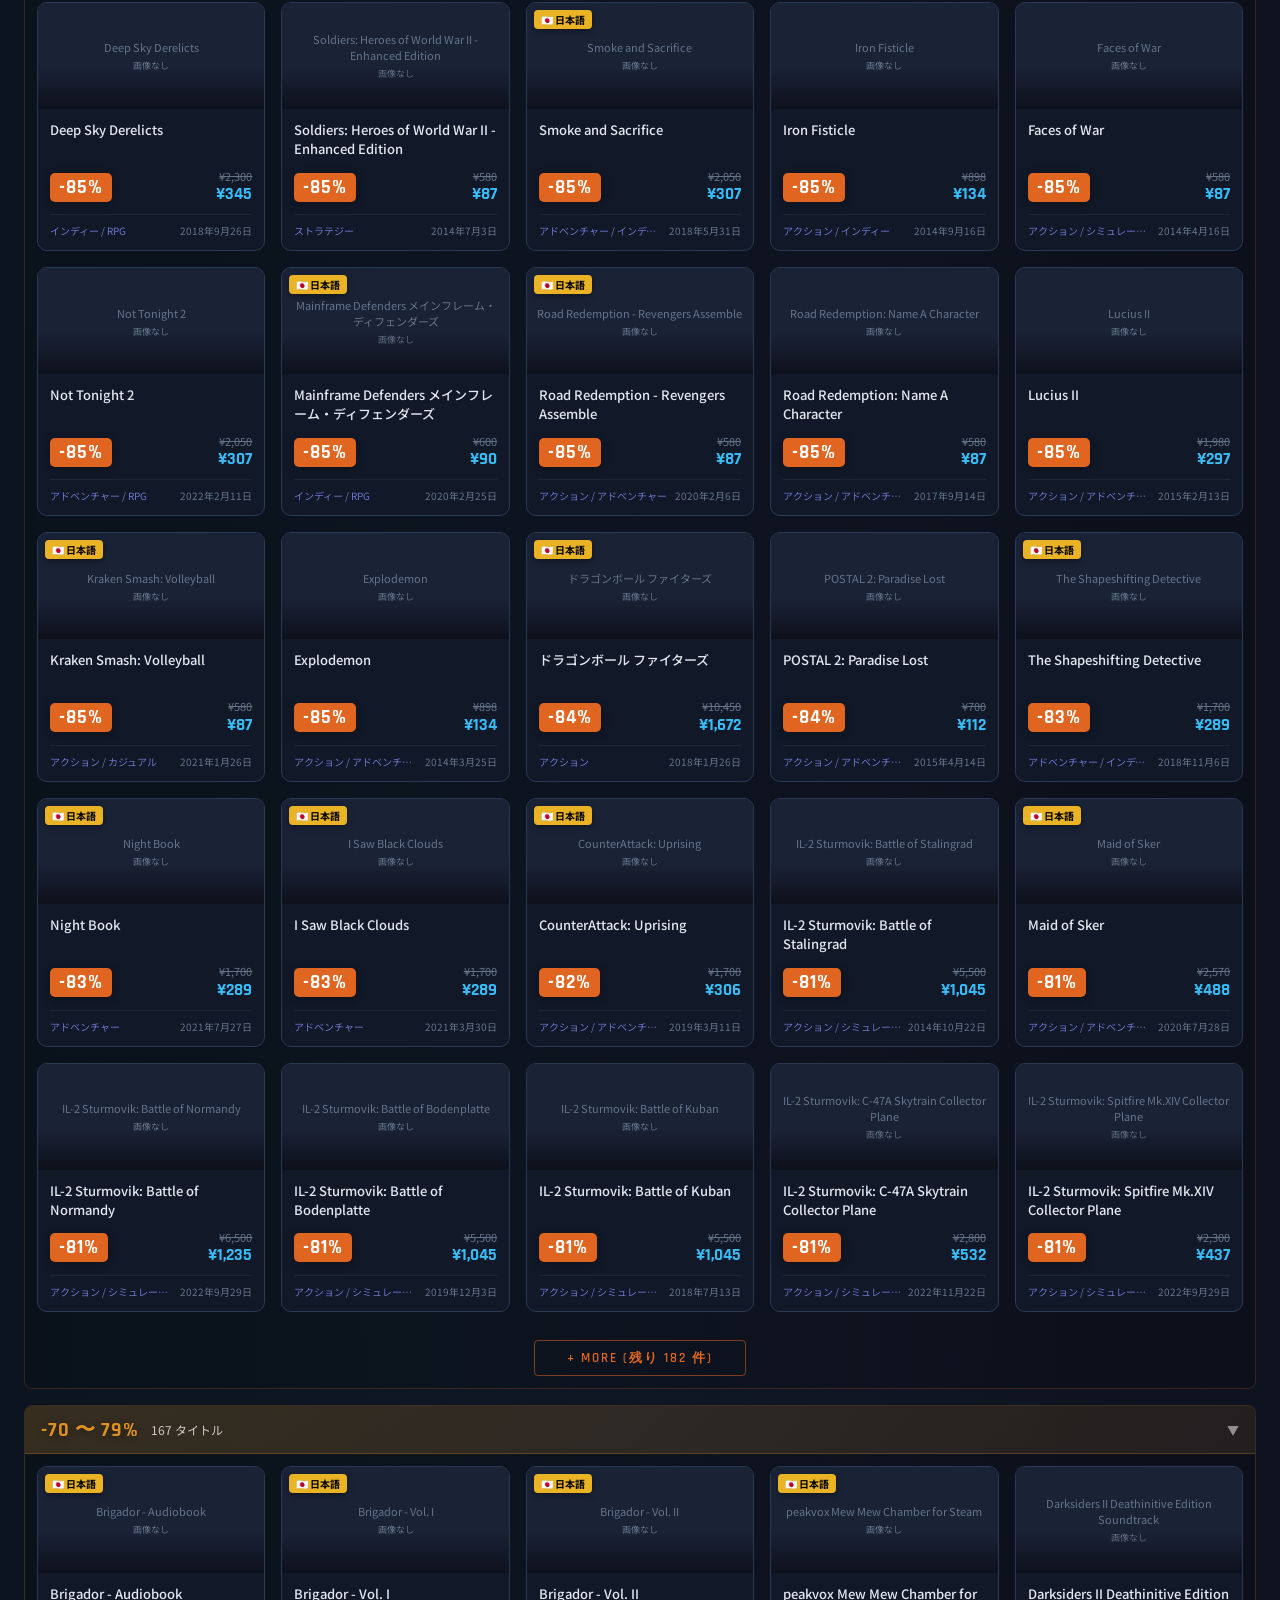
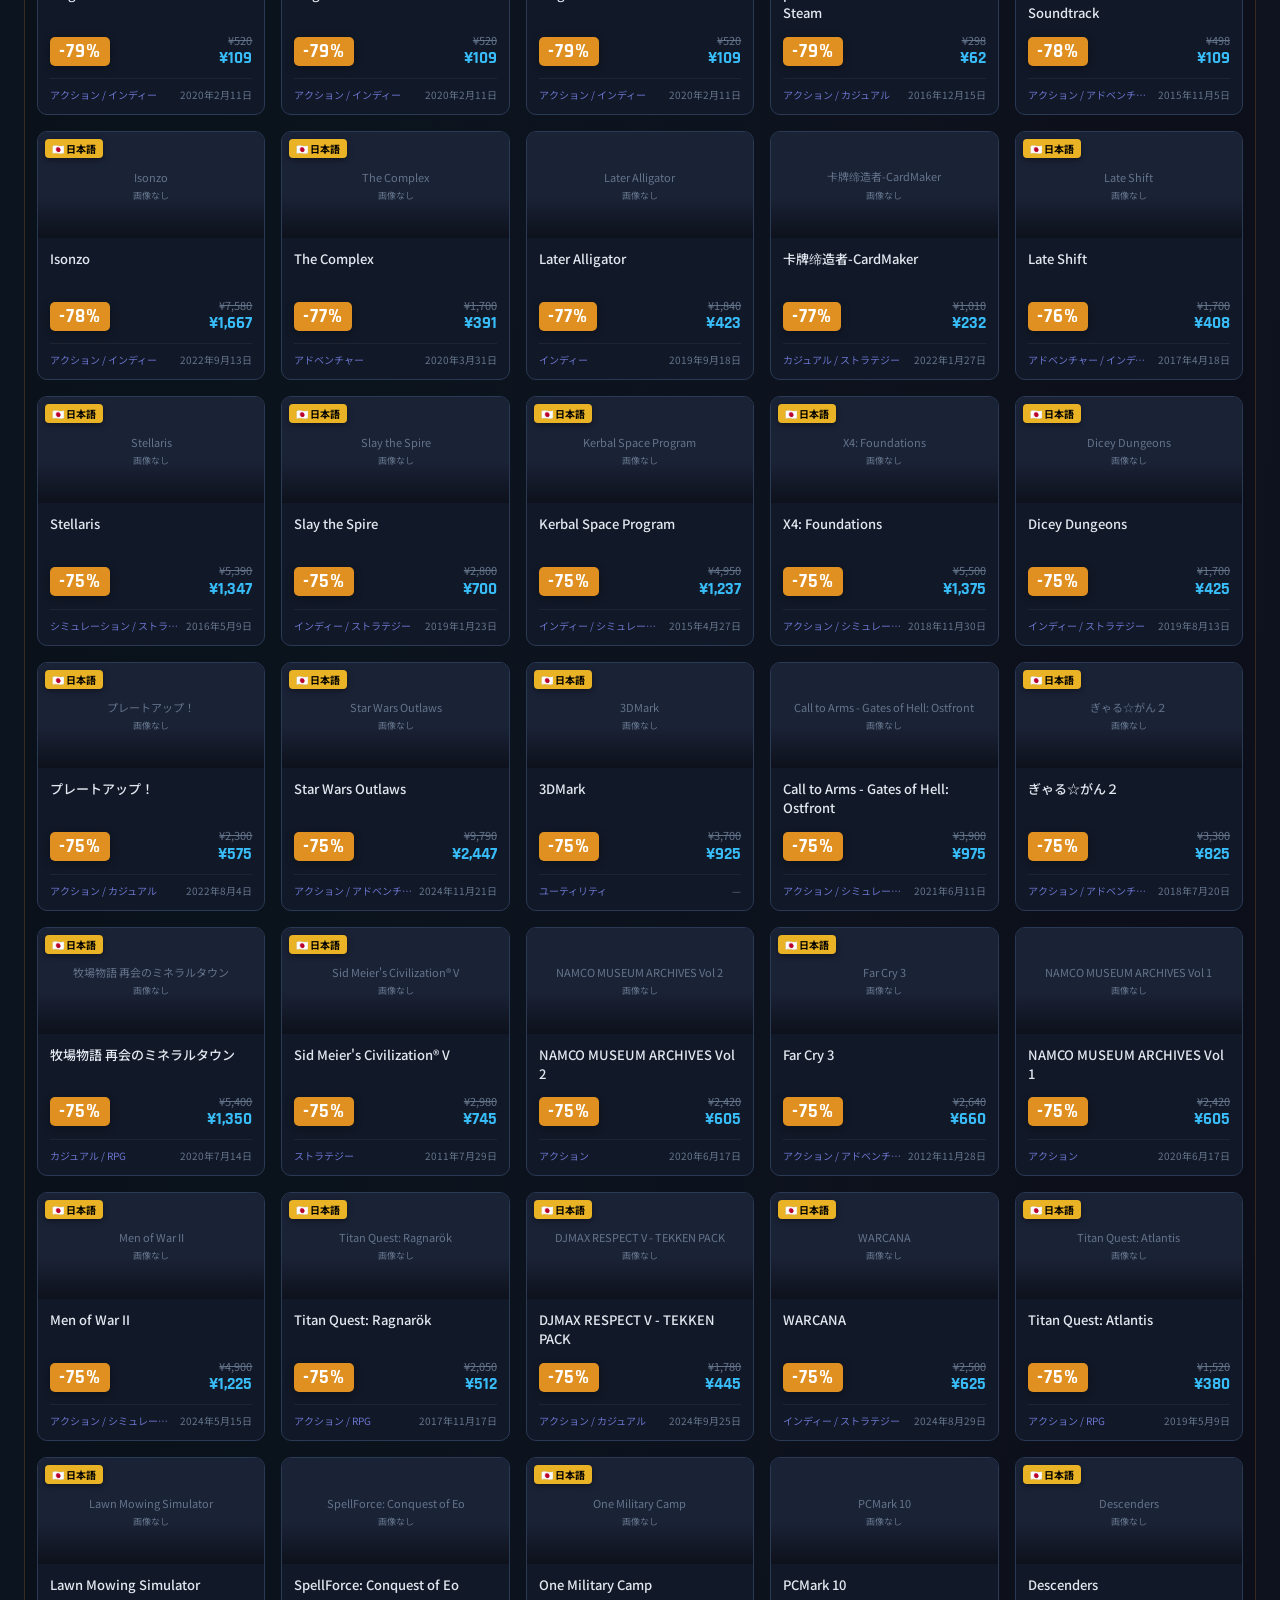
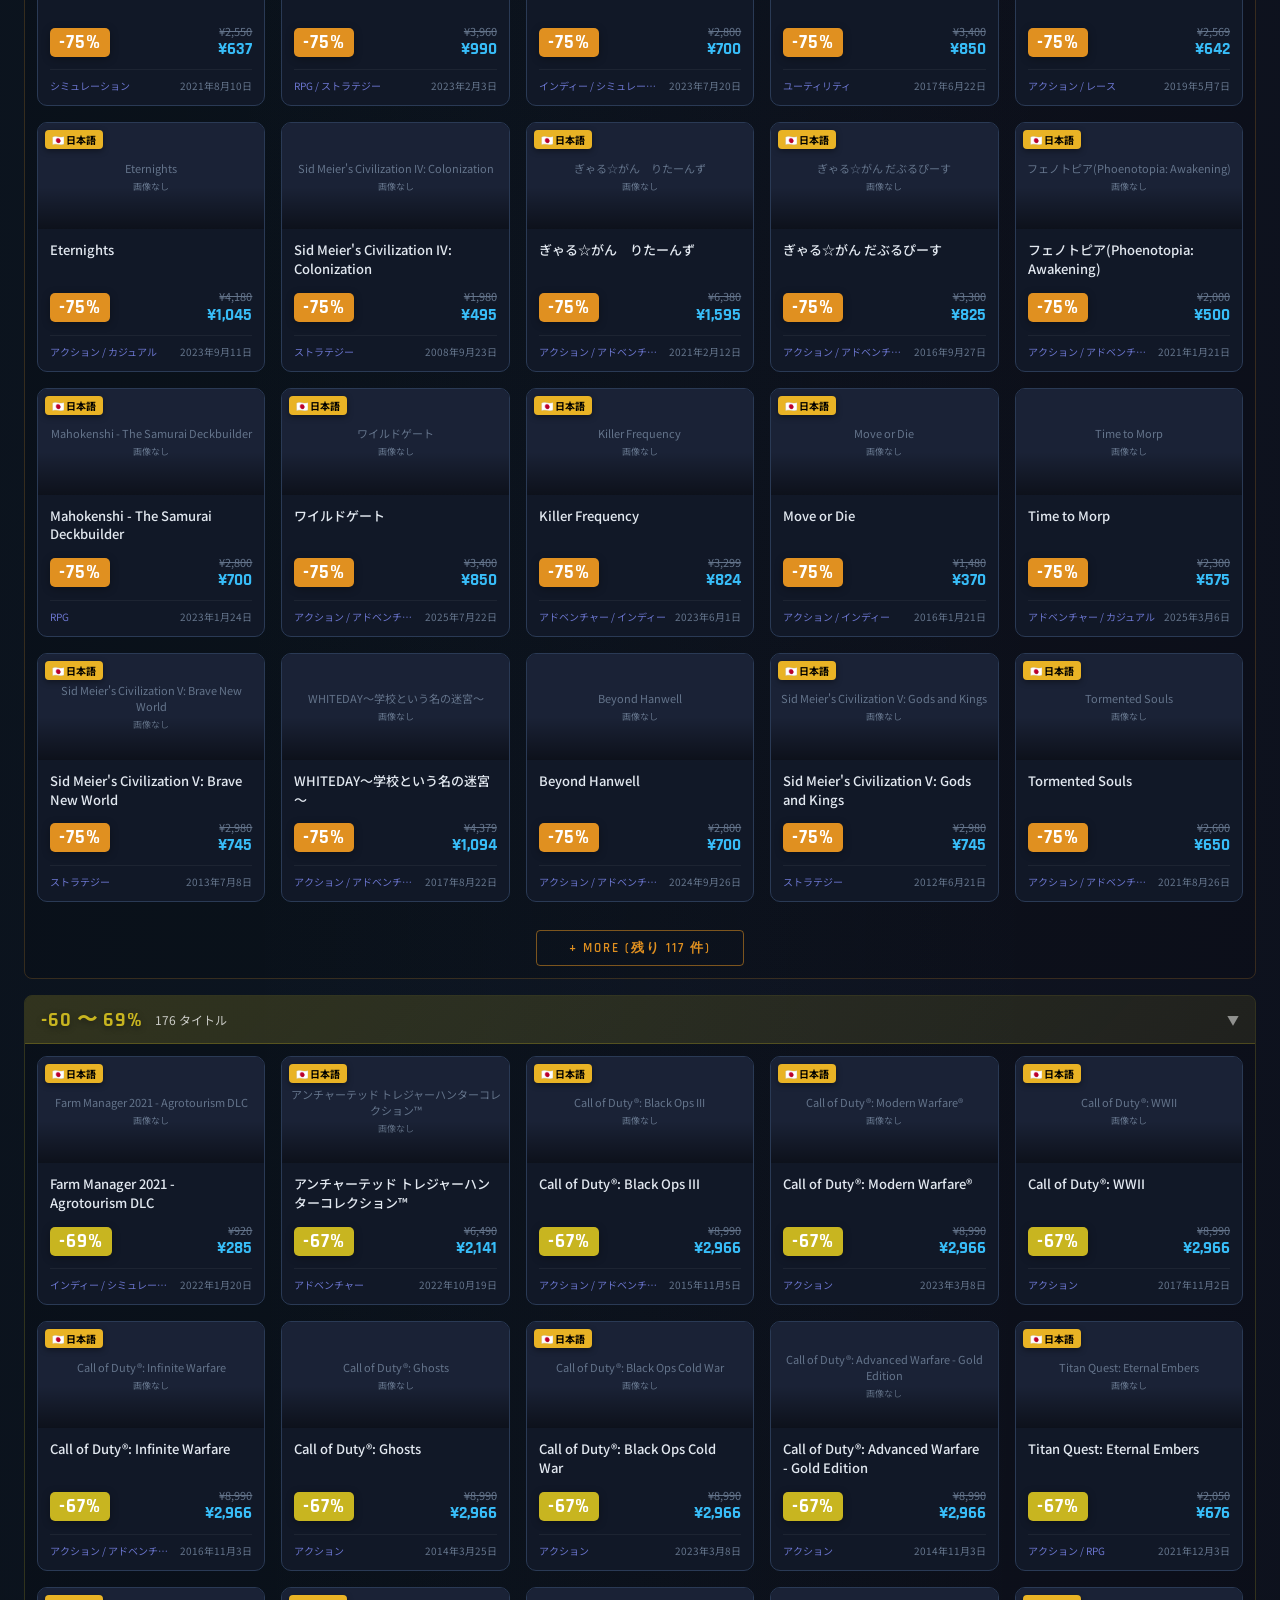
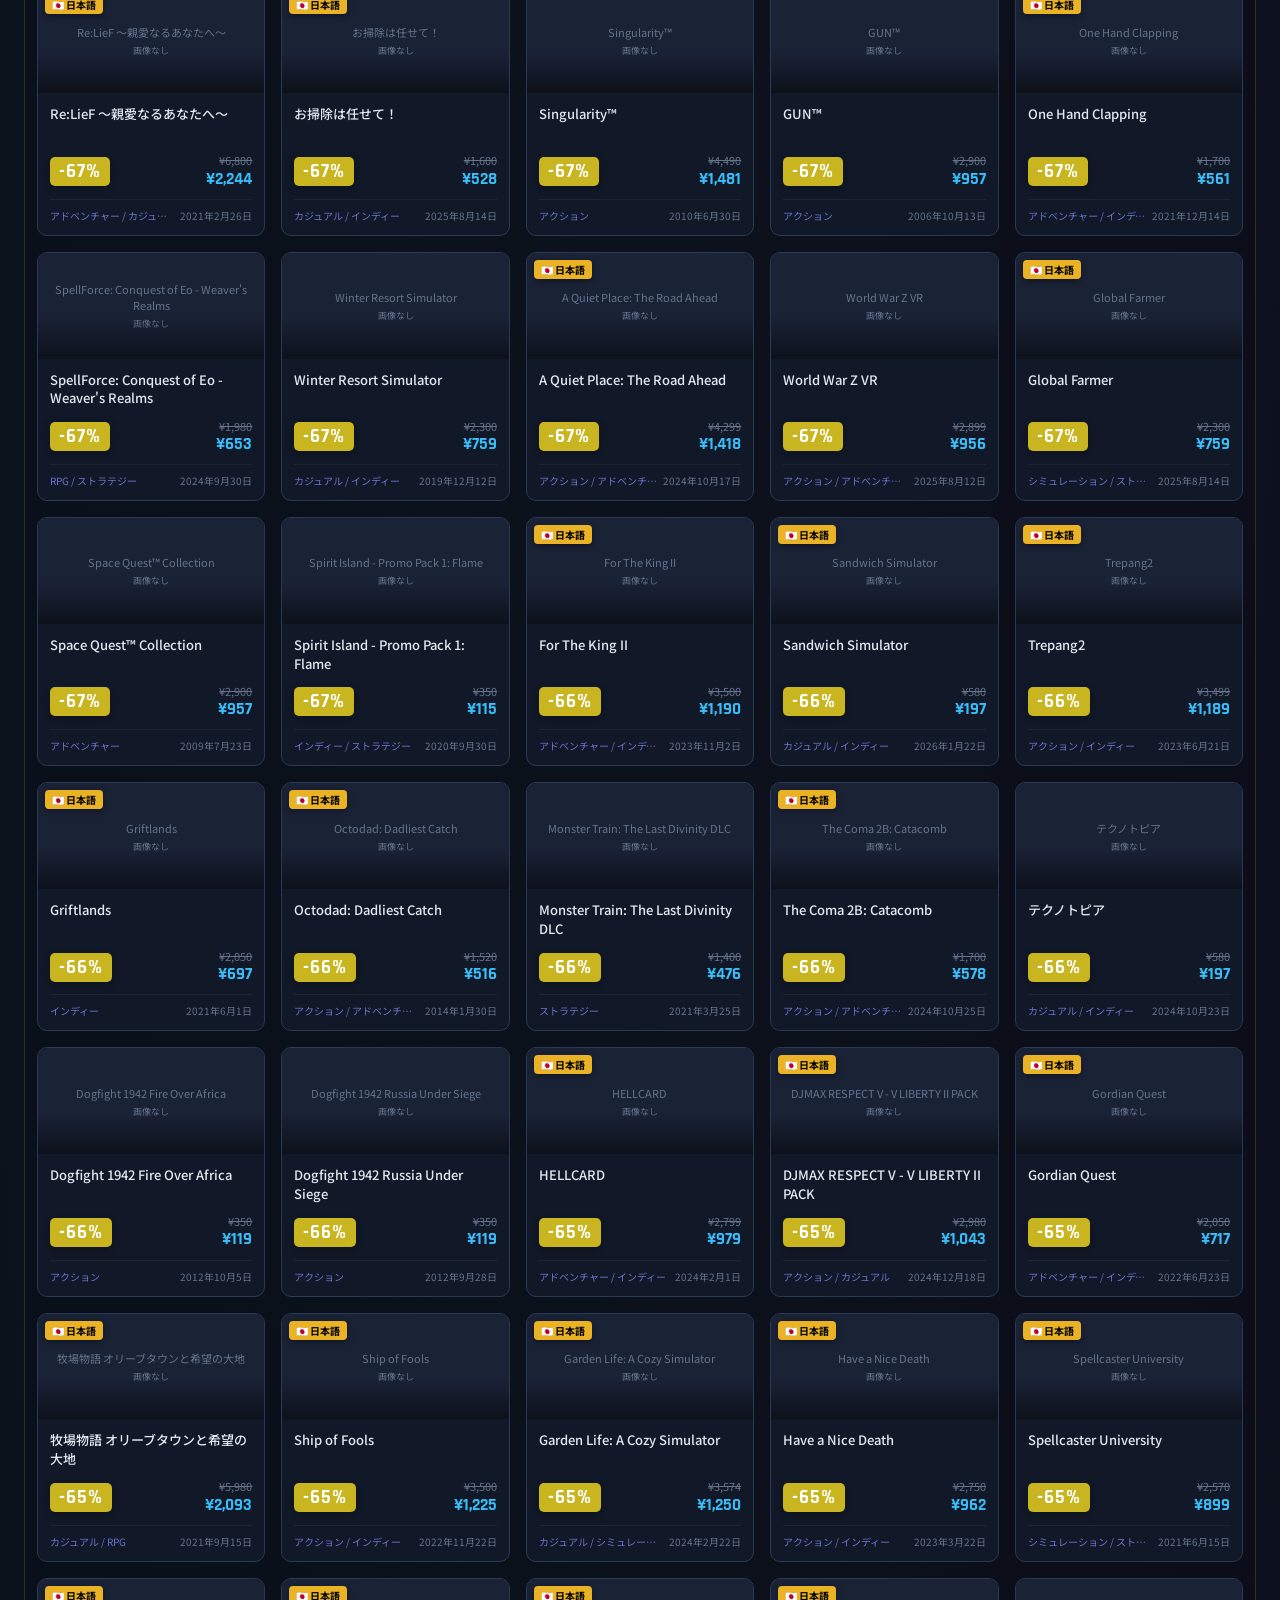
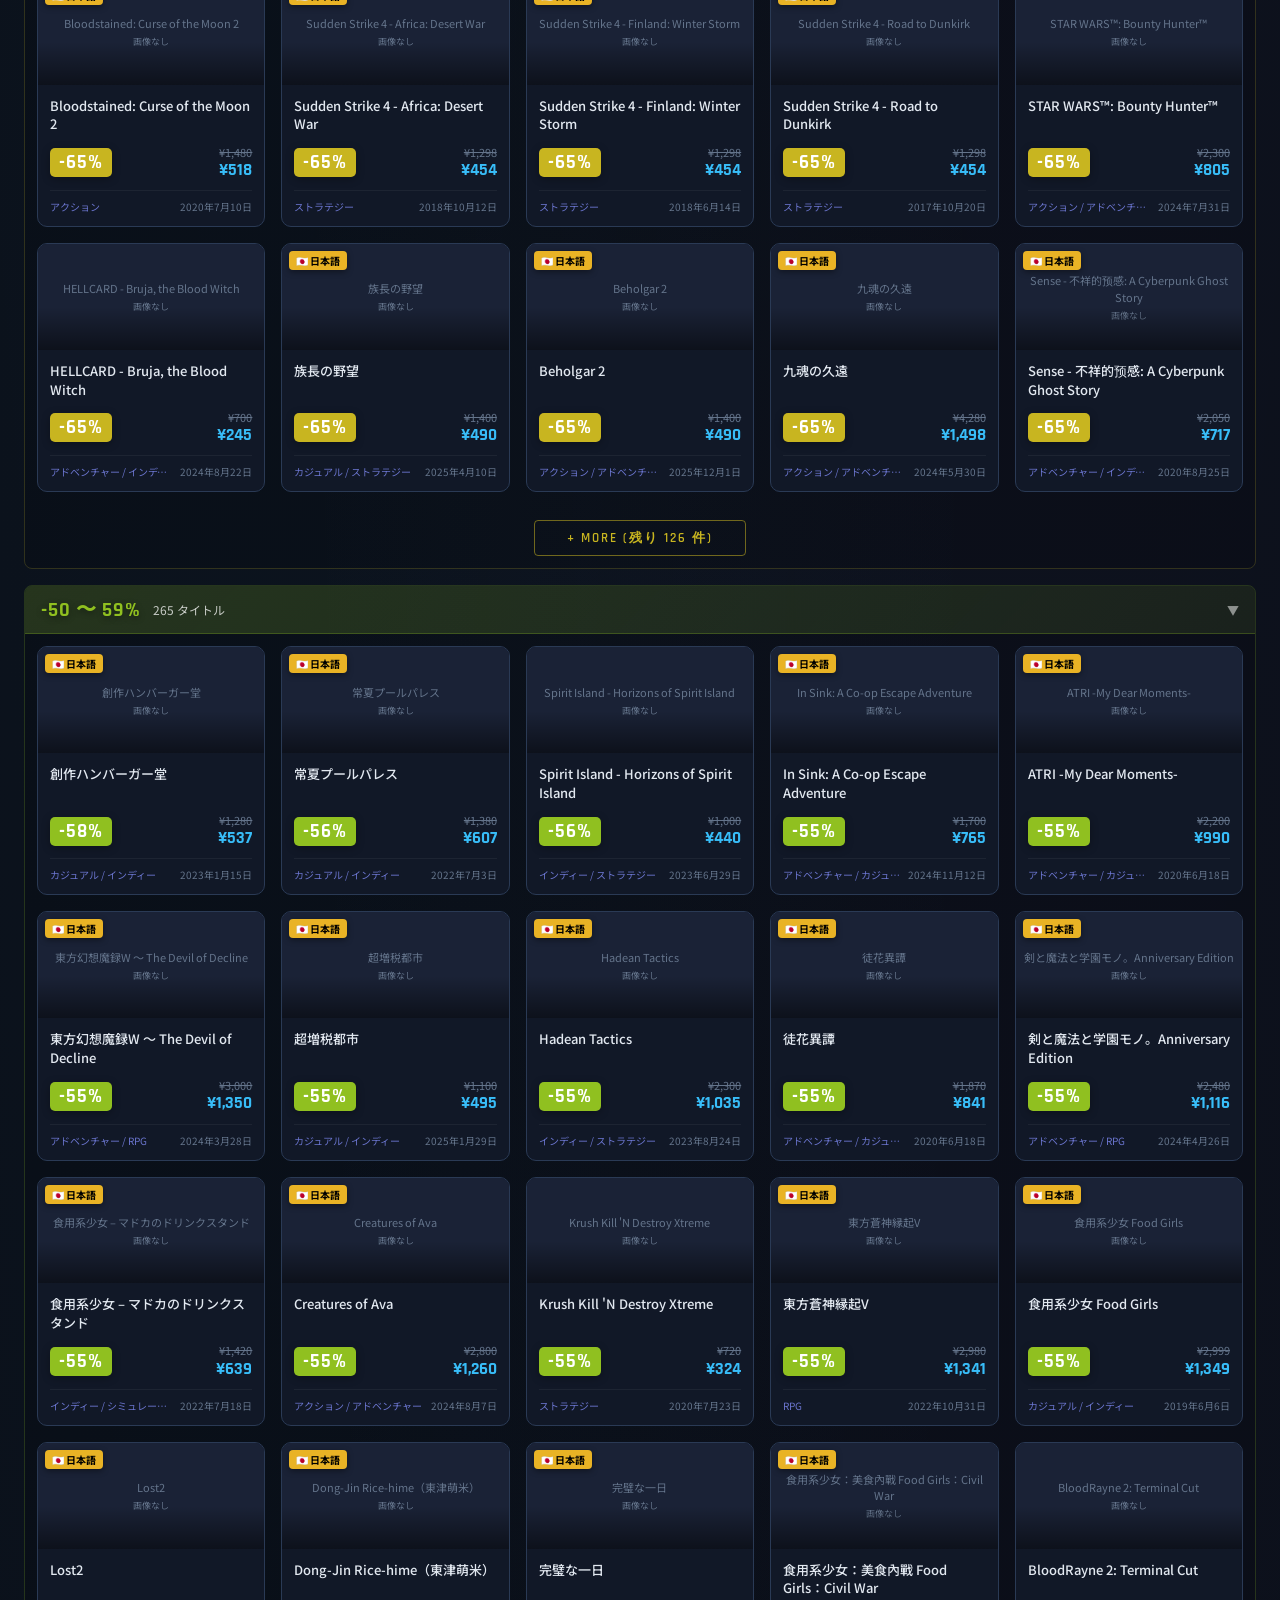
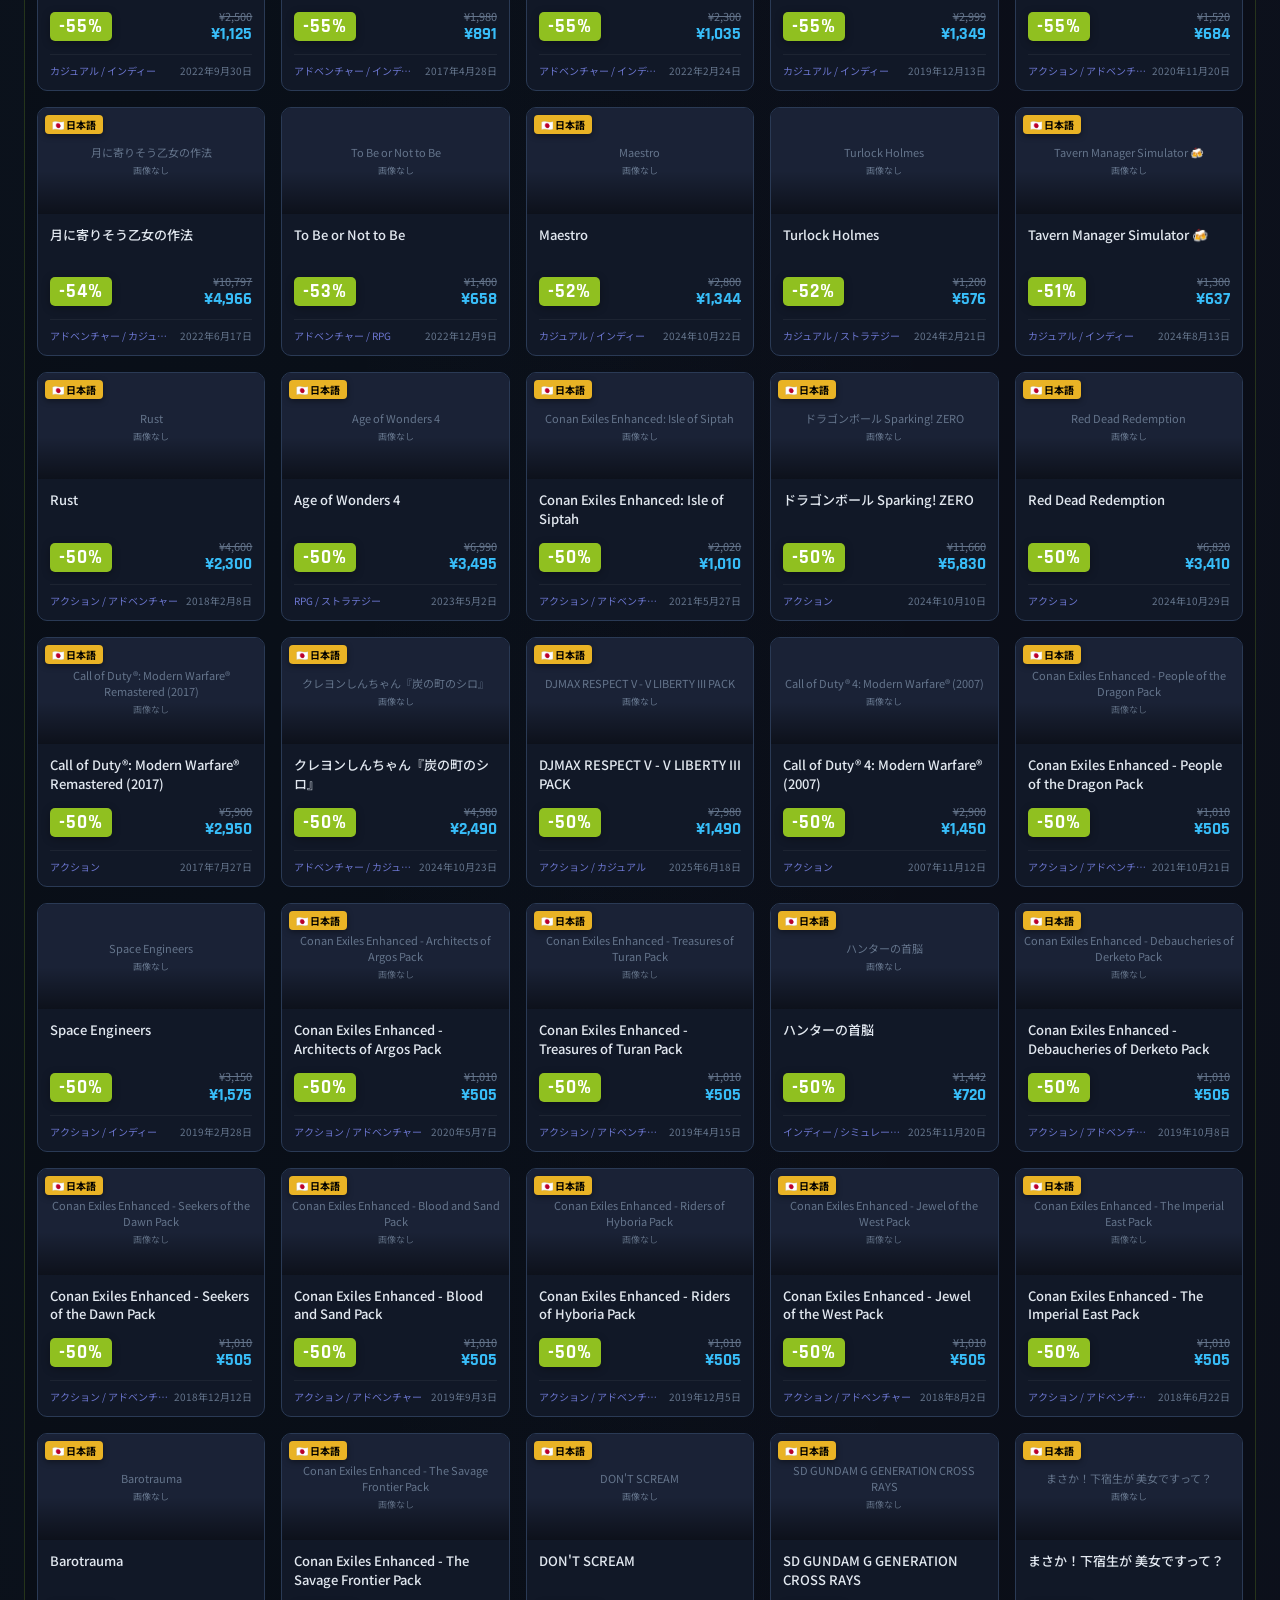
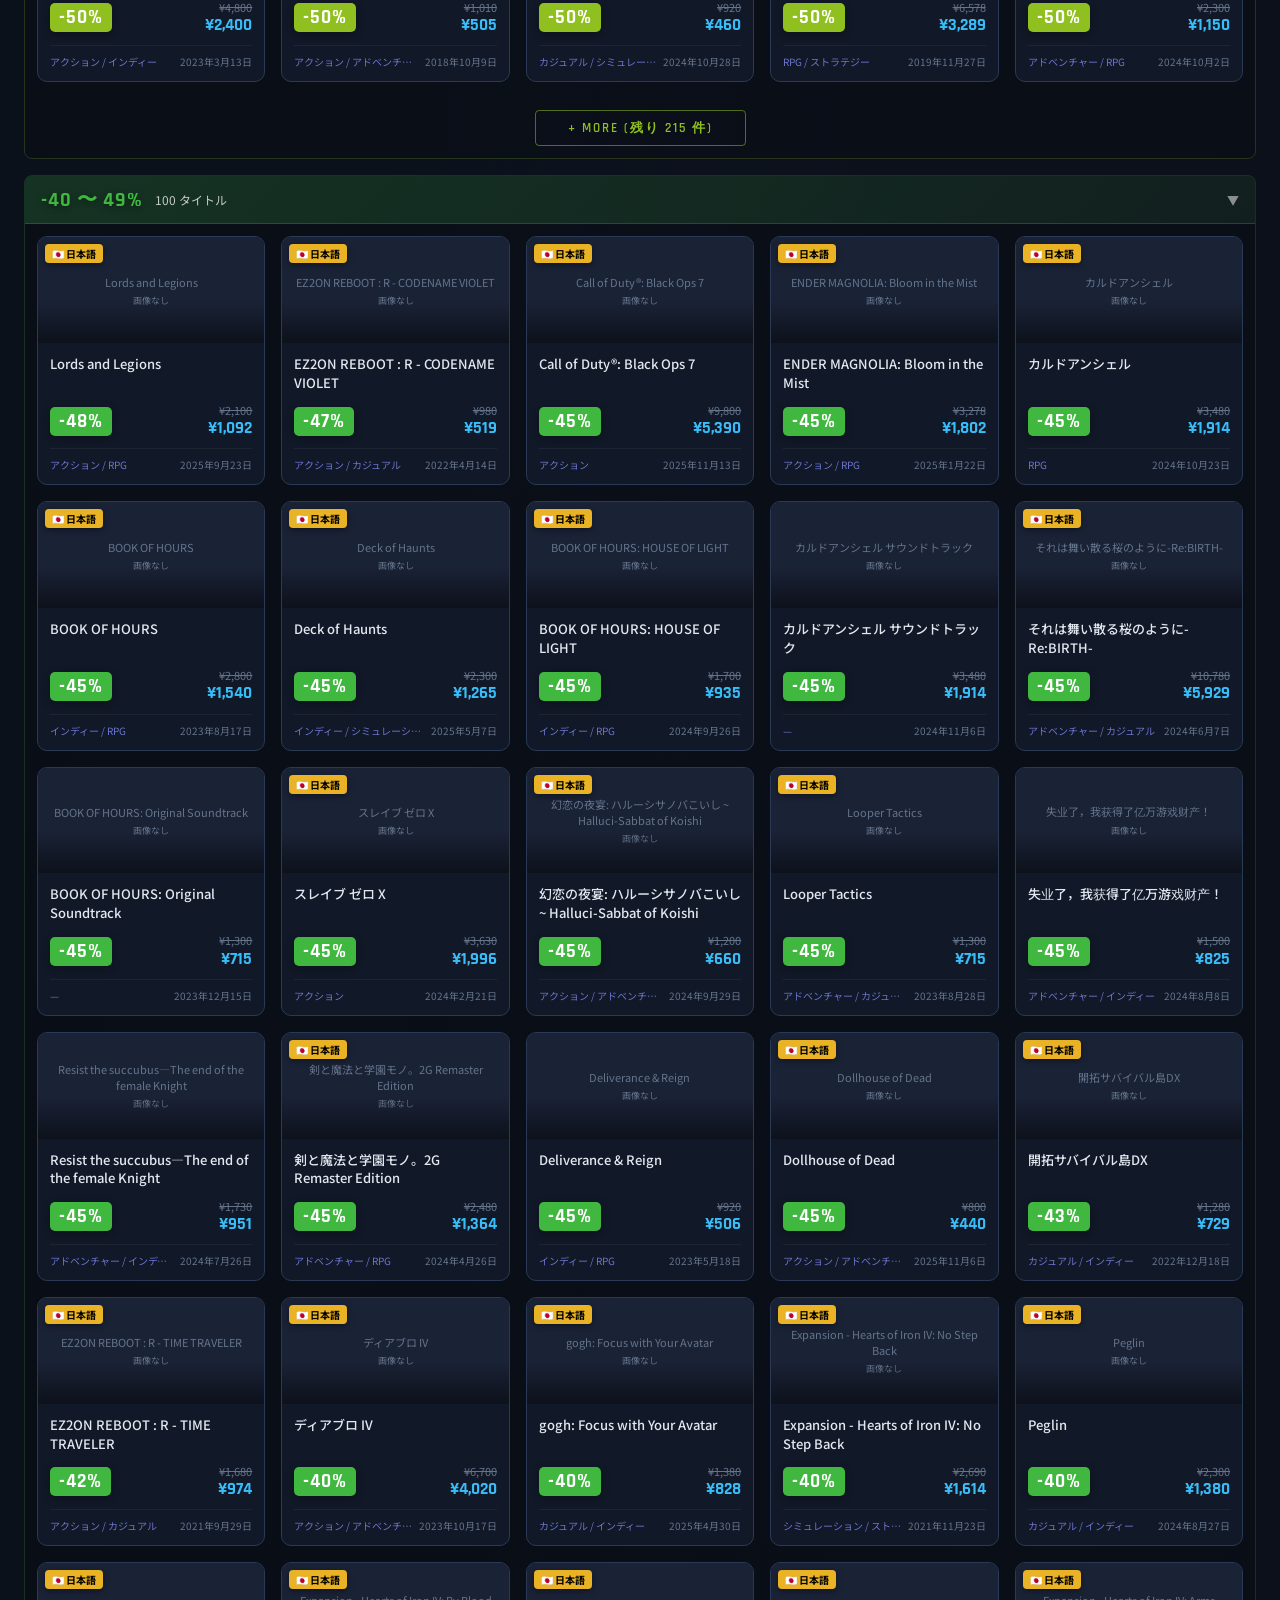
==== commit 526112fc: "Add files via upload" ====
--- a/index.html
+++ b/index.html
@@ -3,7 +3,6 @@
 <head>
 <meta charset="UTF-8">
 <meta name="viewport" content="width=device-width, initial-scale=1.0">
-<meta name="robots" content="noindex, nofollow, noarchive">
 <title>Steam セール — 割引率順</title>
 <style>
   @import url('https://fonts.googleapis.com/css2?family=Rajdhani:wght@400;600;700&family=Noto+Sans+JP:wght@300;400;500;700&display=swap');
@@ -771,11 +770,11 @@
       <div class="news-content" id="news-content">
         <!-- ここにお知らせを追加してください。同じ内容を2回書くとループがつながります -->
         <span class="news-item">⚠️ データ取得日時と実際の表示時間には差がある場合があります。購入前に必ず Steam ストアで価格をご確認ください。</span>
-        <span class="news-item">📌　このページは現在実験稼働中です。6月25日のサマーセールまでの間に、どこかで1回更新する予定しています。</span>
+        <span class="news-item">📌 セール情報を最新にするには fetch.bat を実行後「表示を更新」を押してください。</span>
         <span class="news-item">🎮 日本語フィルターや割引率スライダーで絞り込みができます。</span>
         <!-- ループ用（同じ内容をもう一度） -->
         <span class="news-item">⚠️ データ取得日時と実際の表示時間には差がある場合があります。購入前に必ず Steam ストアで価格をご確認ください。</span>
-        <span class="news-item">📌 このページは現在実験稼働中です。6月25日のサマーセールまでの間に、どこかで1回更新する予定しています。</span>
+        <span class="news-item">📌 セール情報を最新にするには fetch.bat を実行後「表示を更新」を押してください。</span>
         <span class="news-item">🎮 日本語フィルターや割引率スライダーで絞り込みができます。</span>
       </div>
     </div>
@@ -1466,5 +1465,6 @@
   });
   </script>
   <script src="pet.js"></script>
+  <script src="chat.js"></script>
 </body>
 </html>
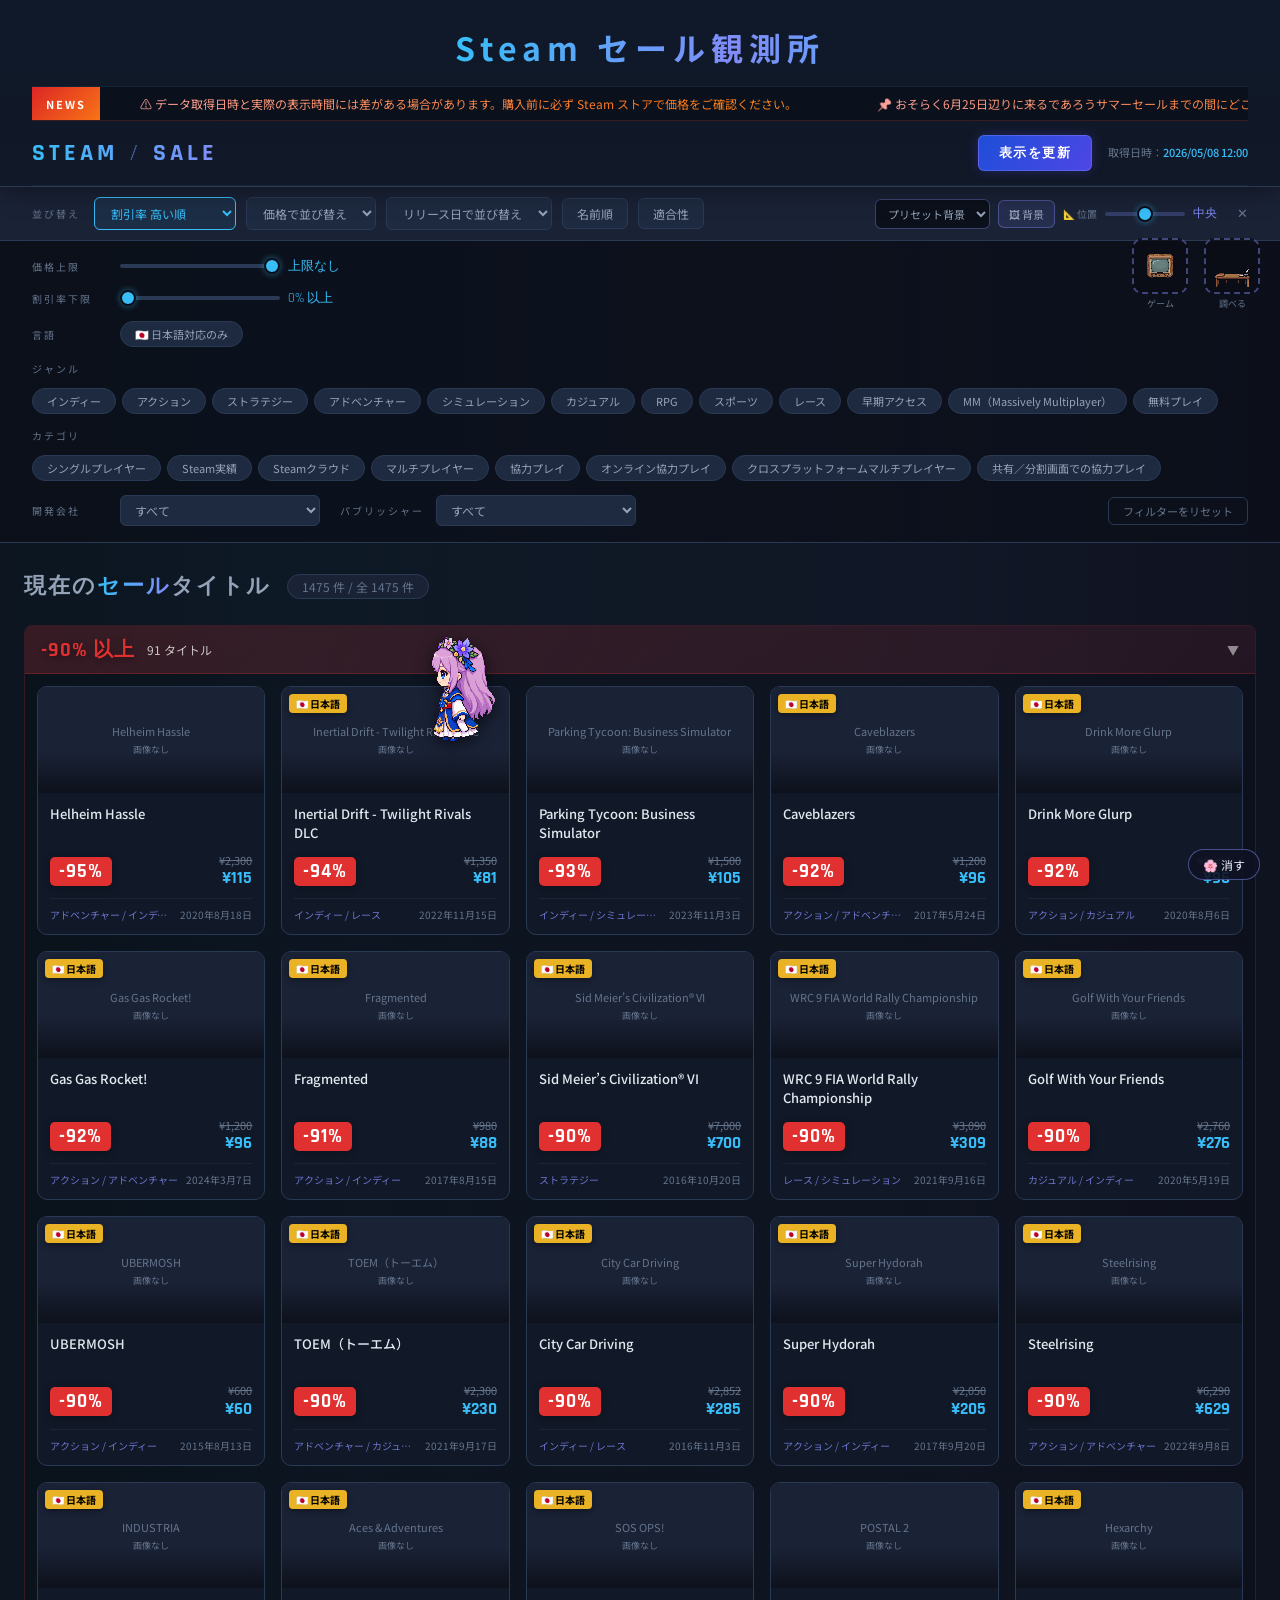
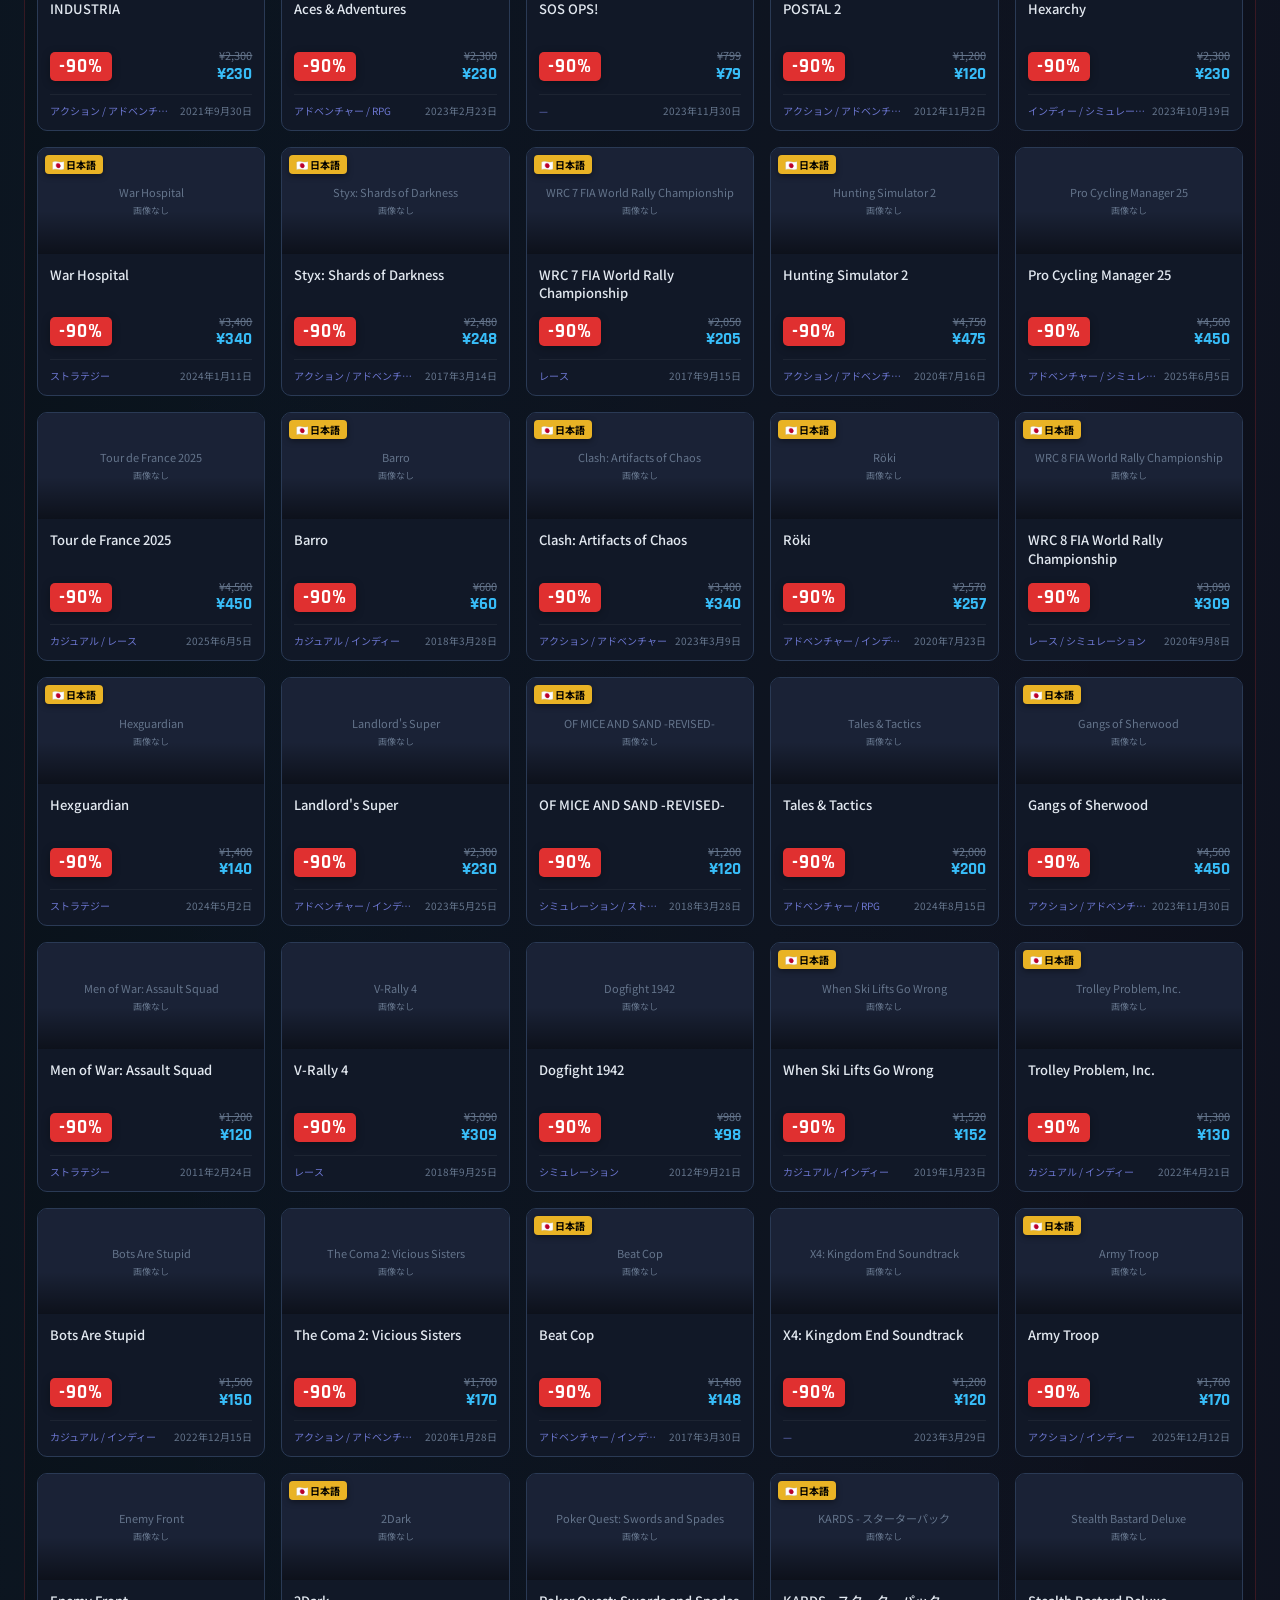
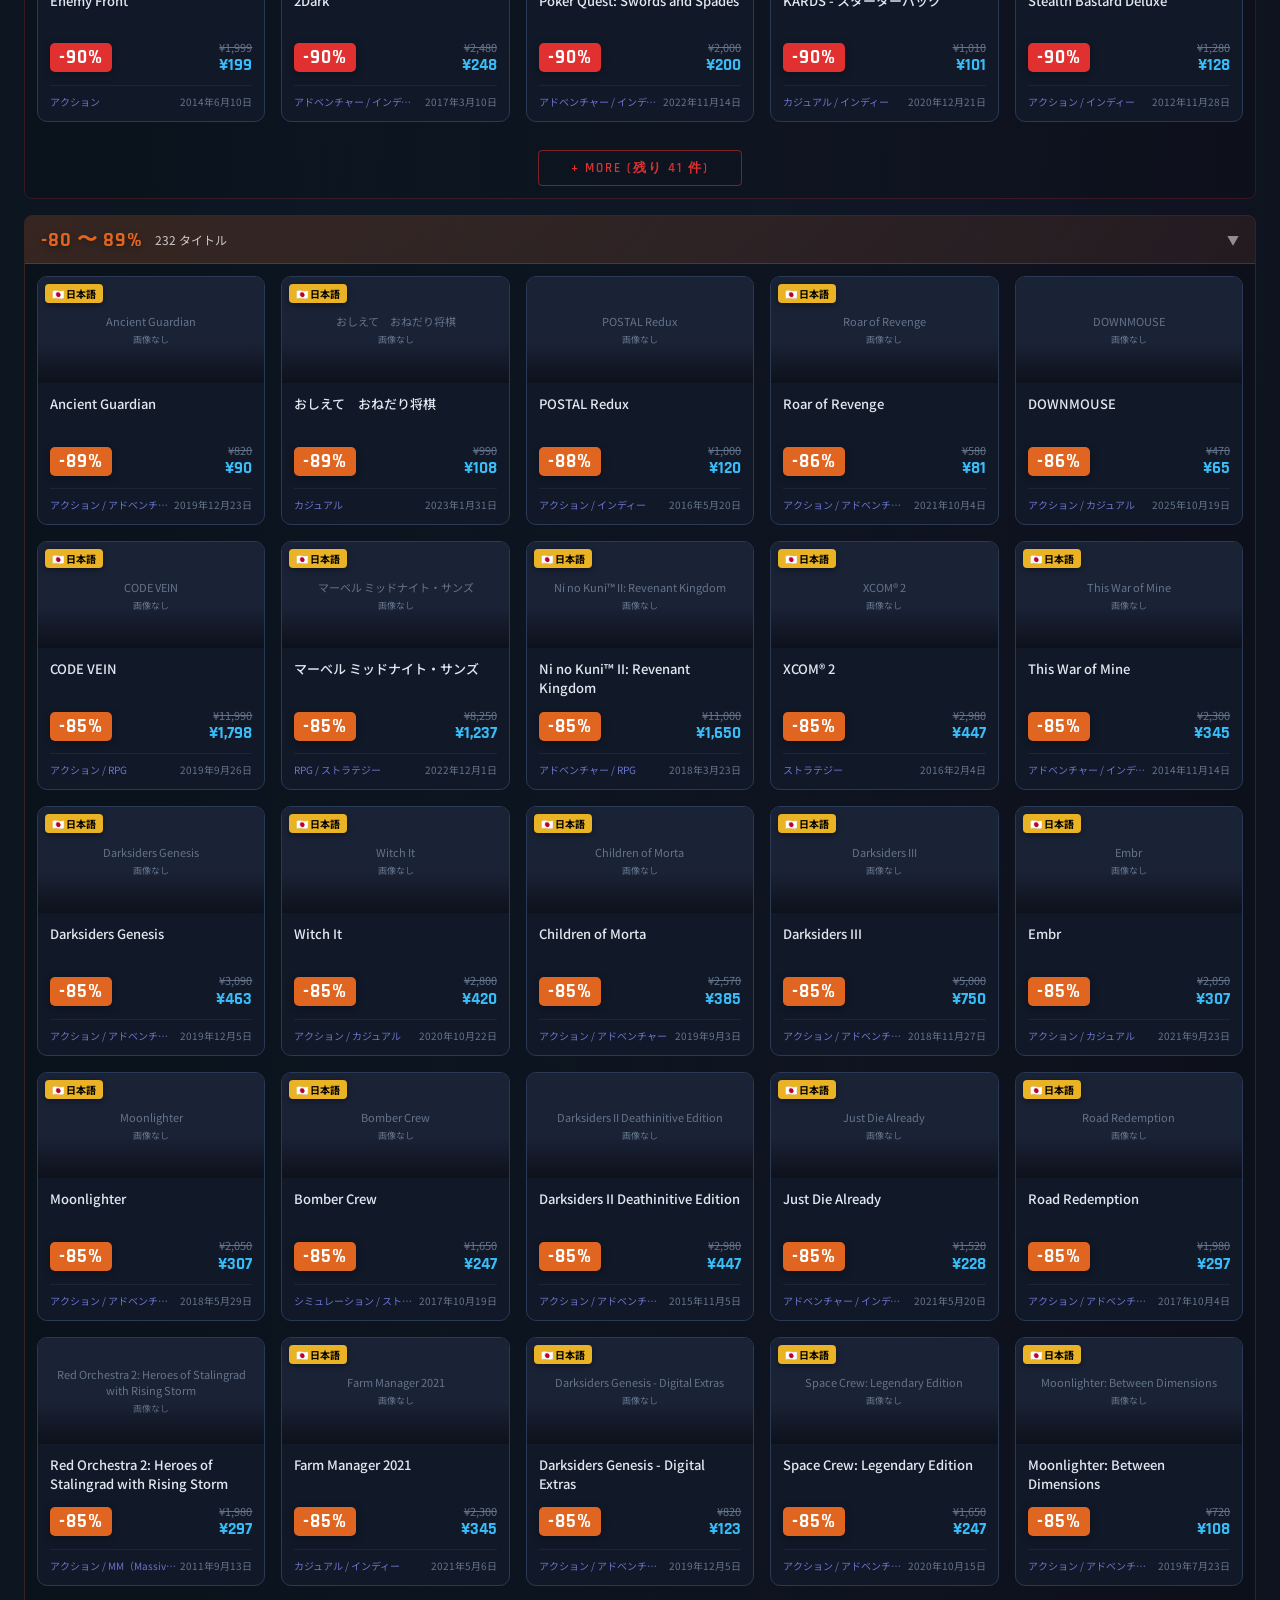
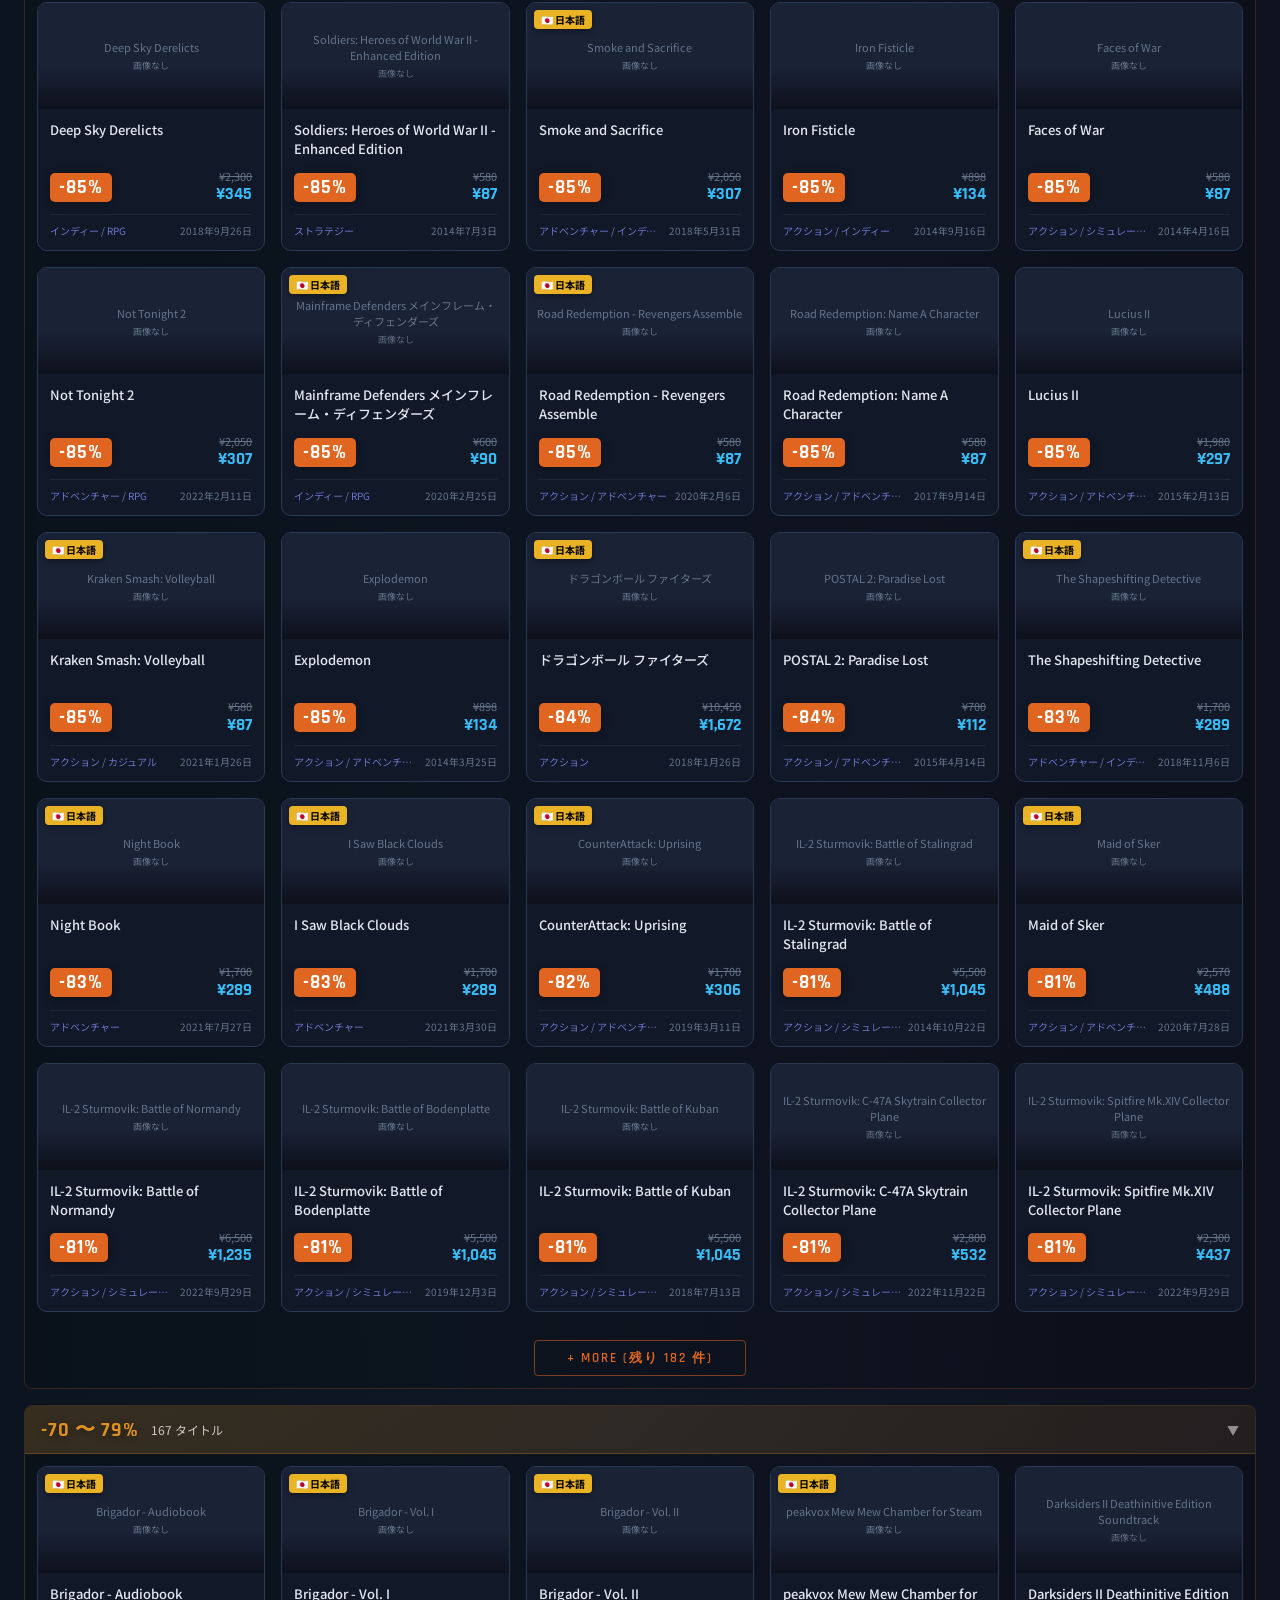
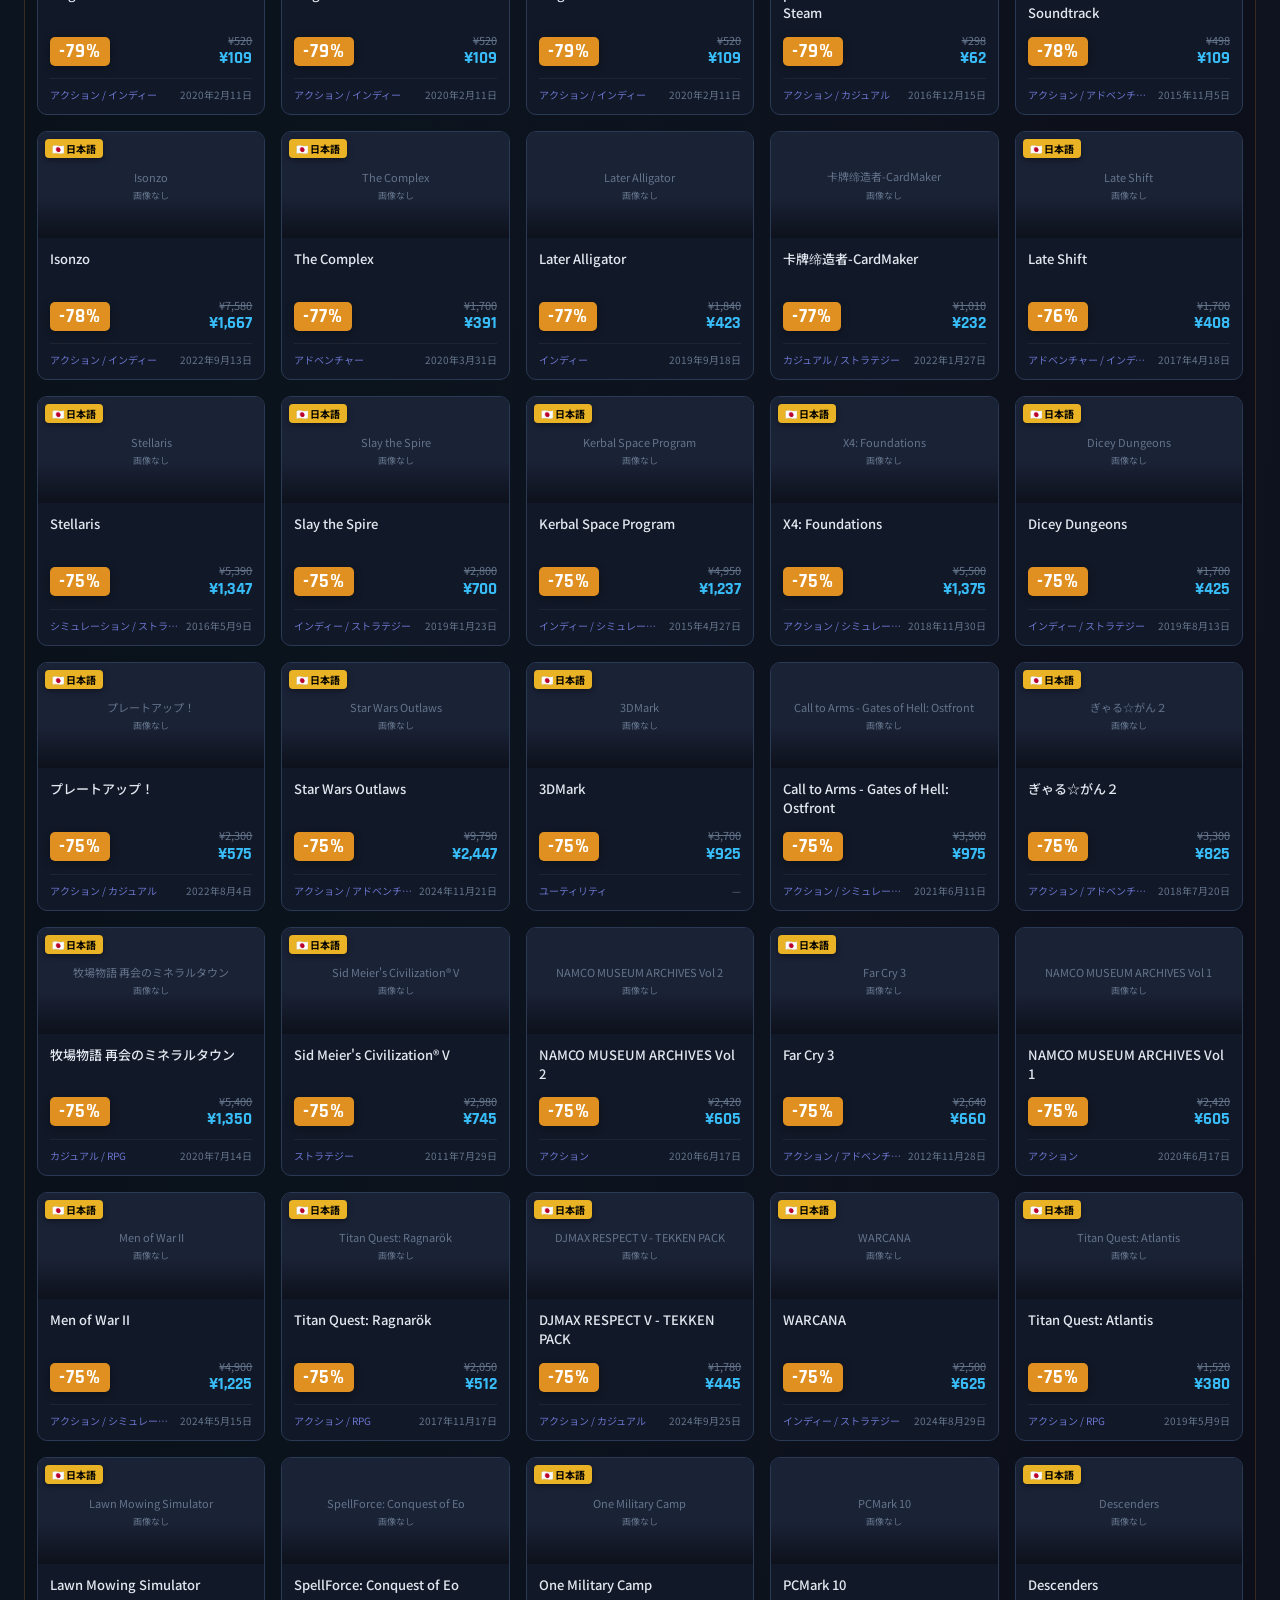
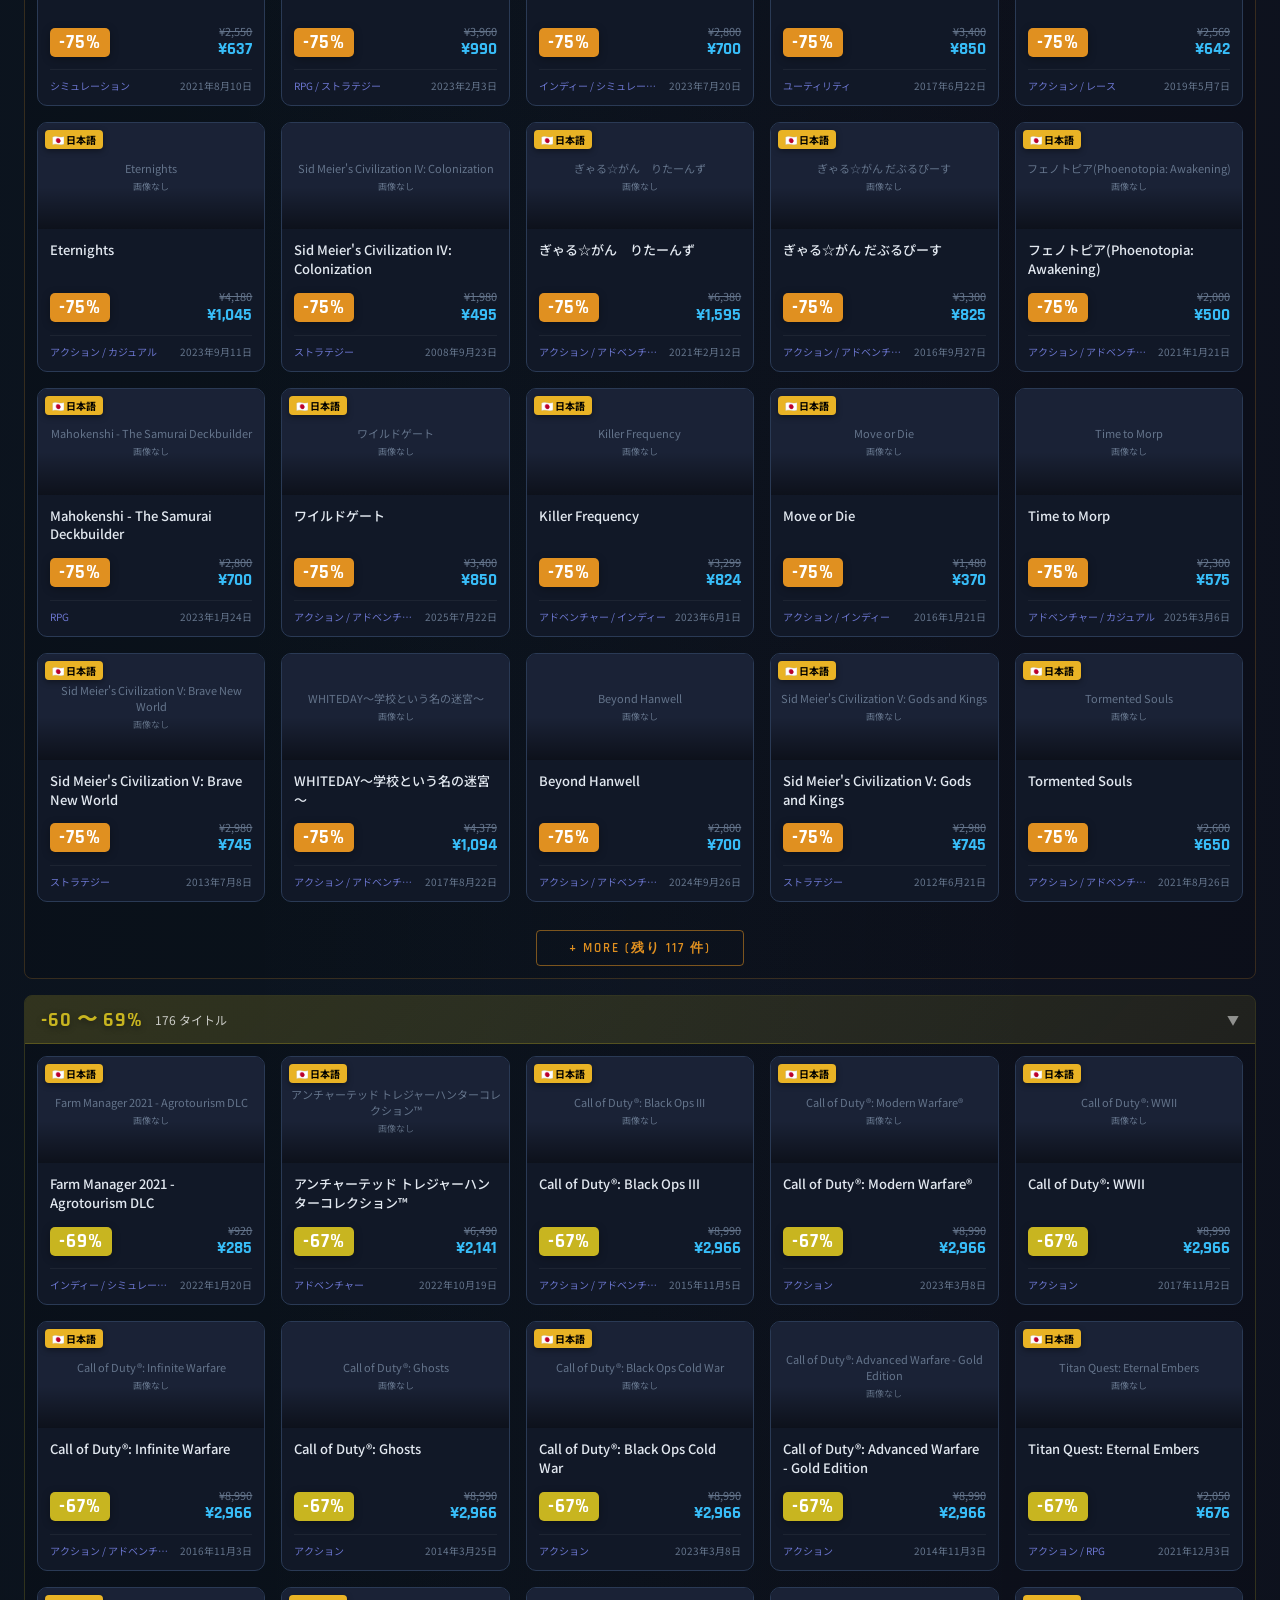
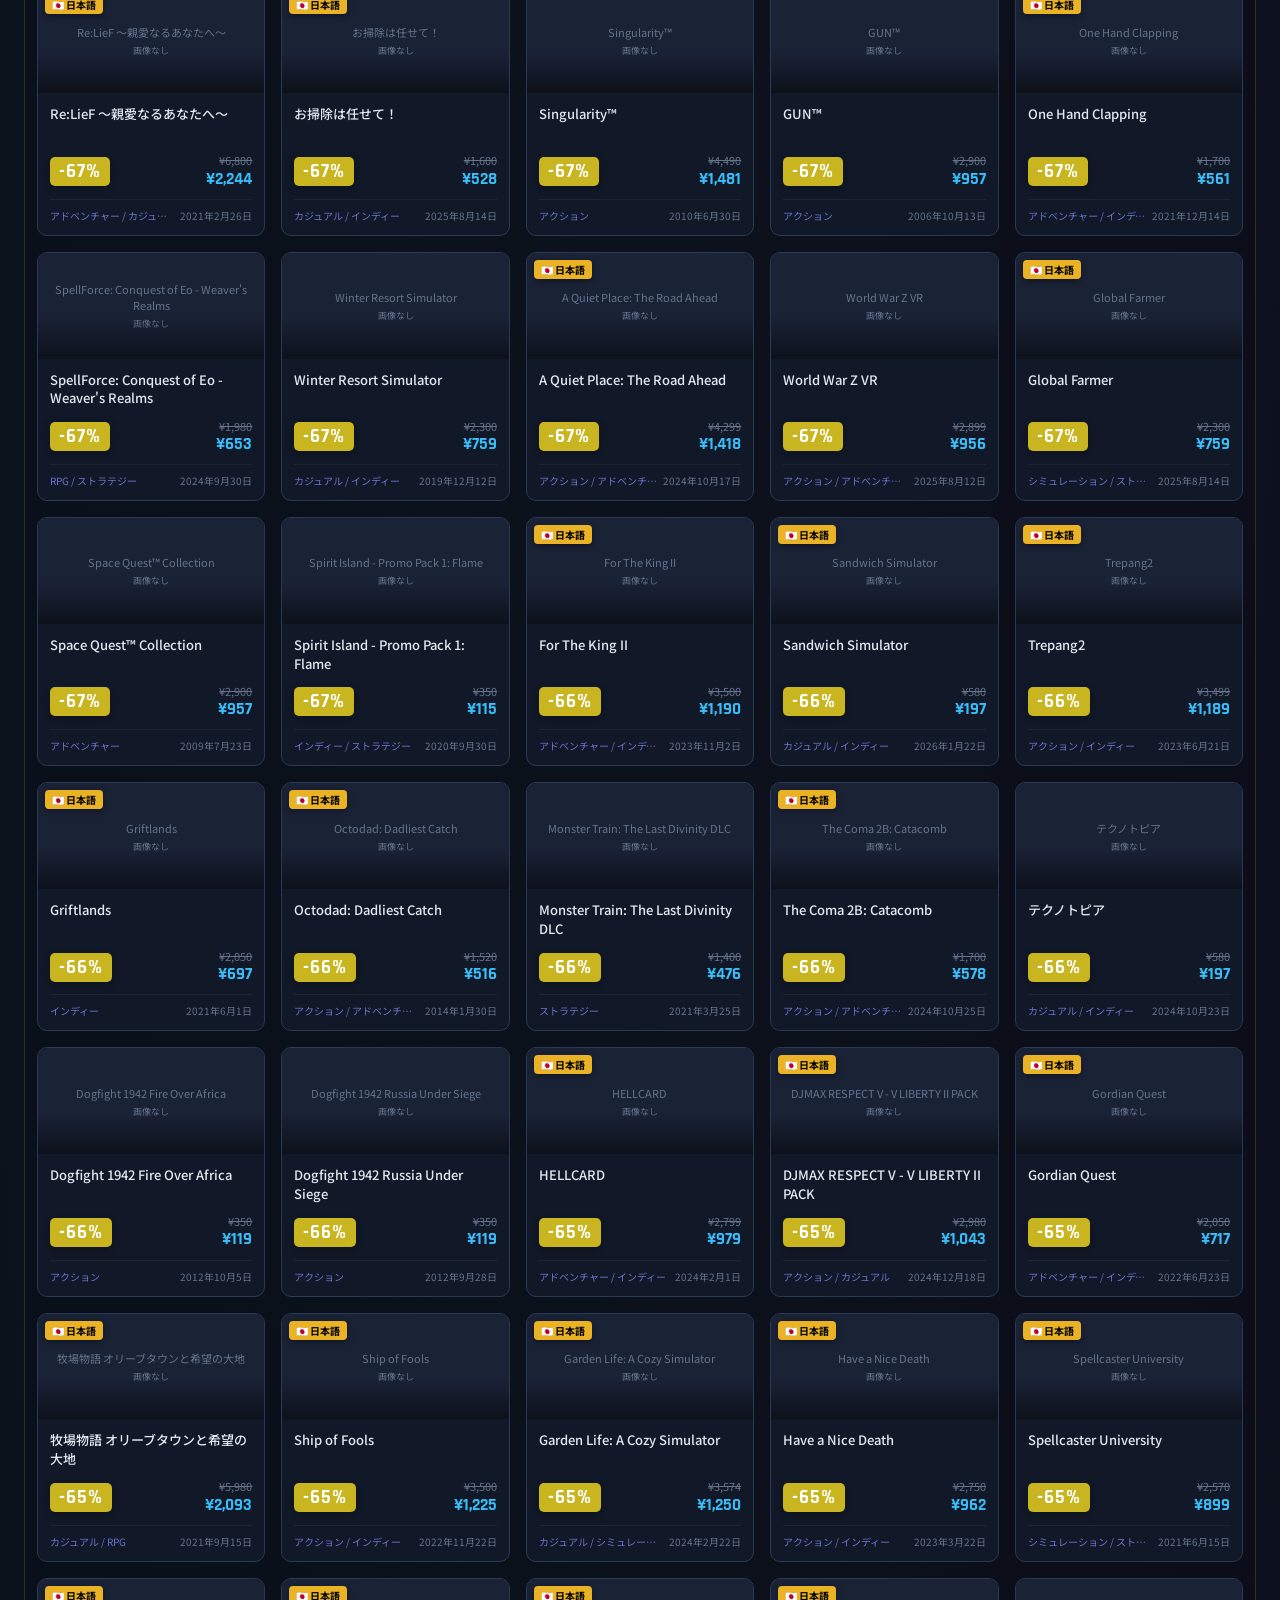
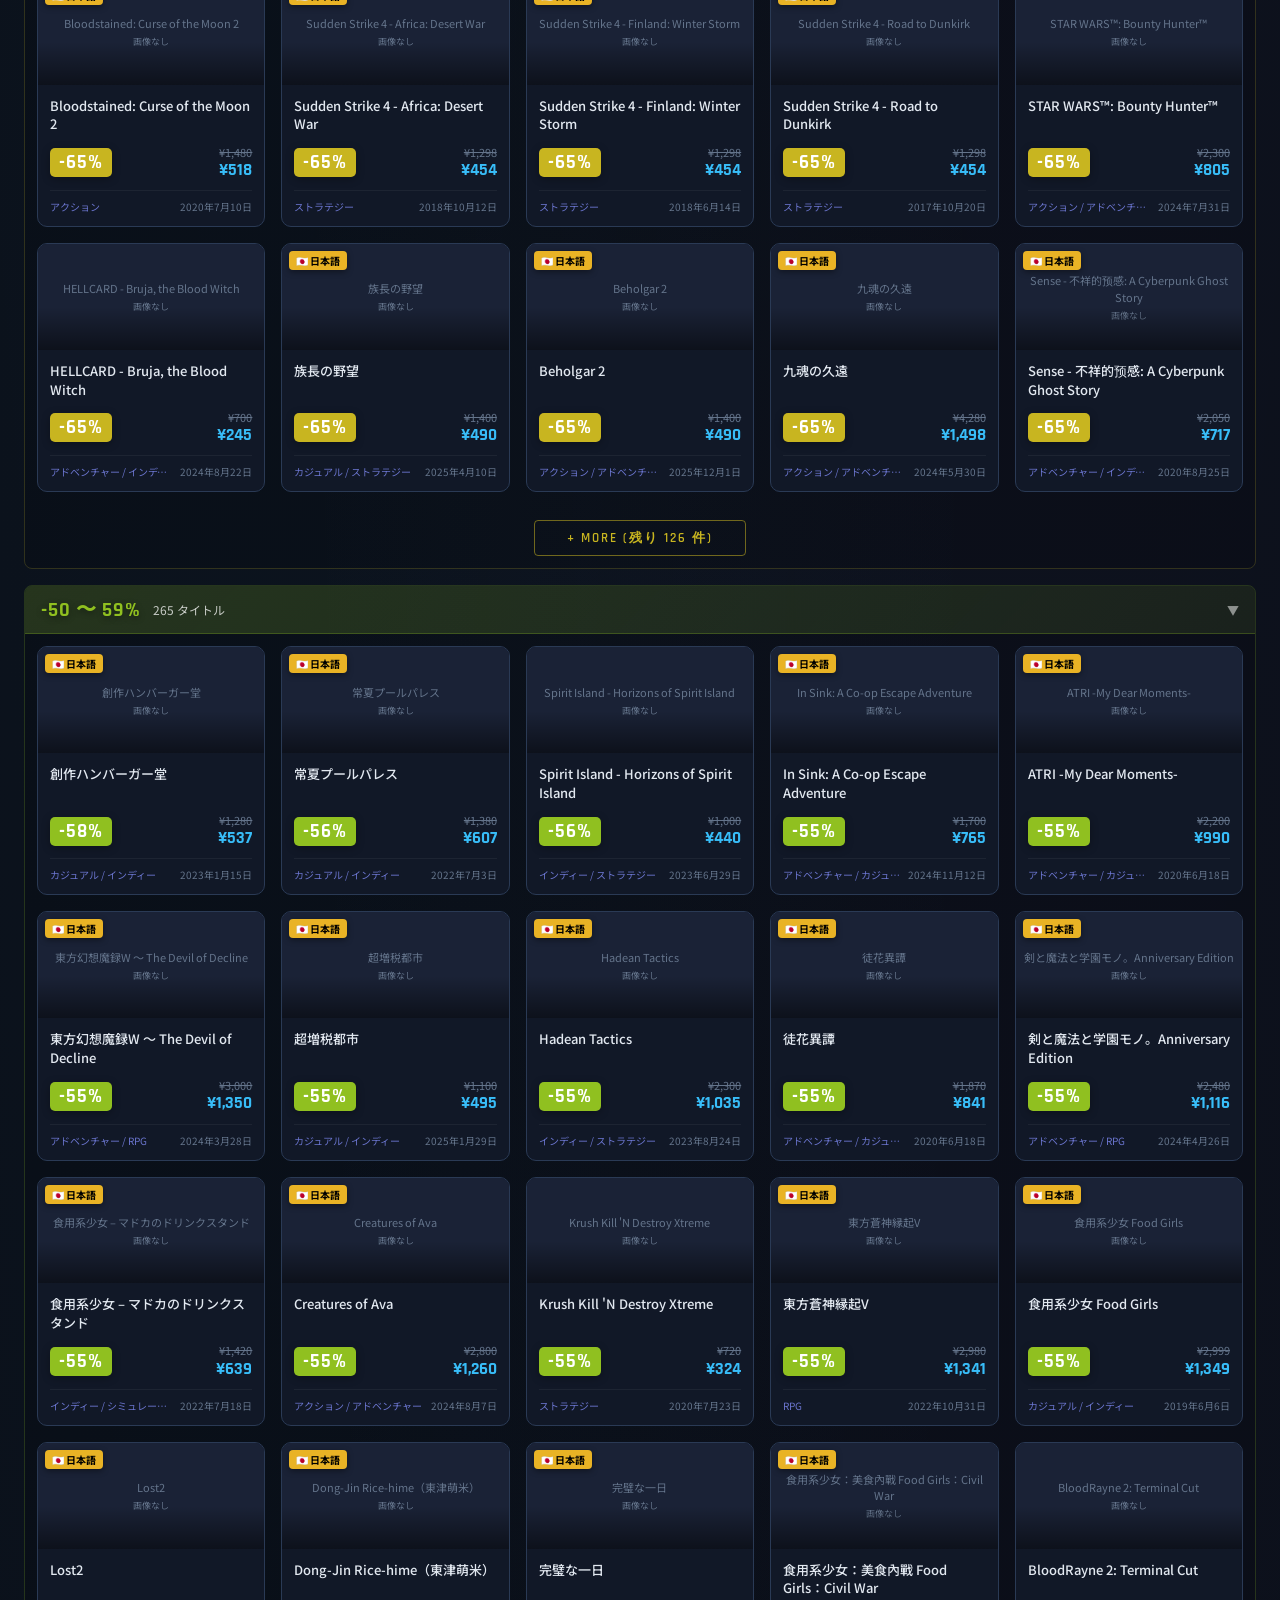
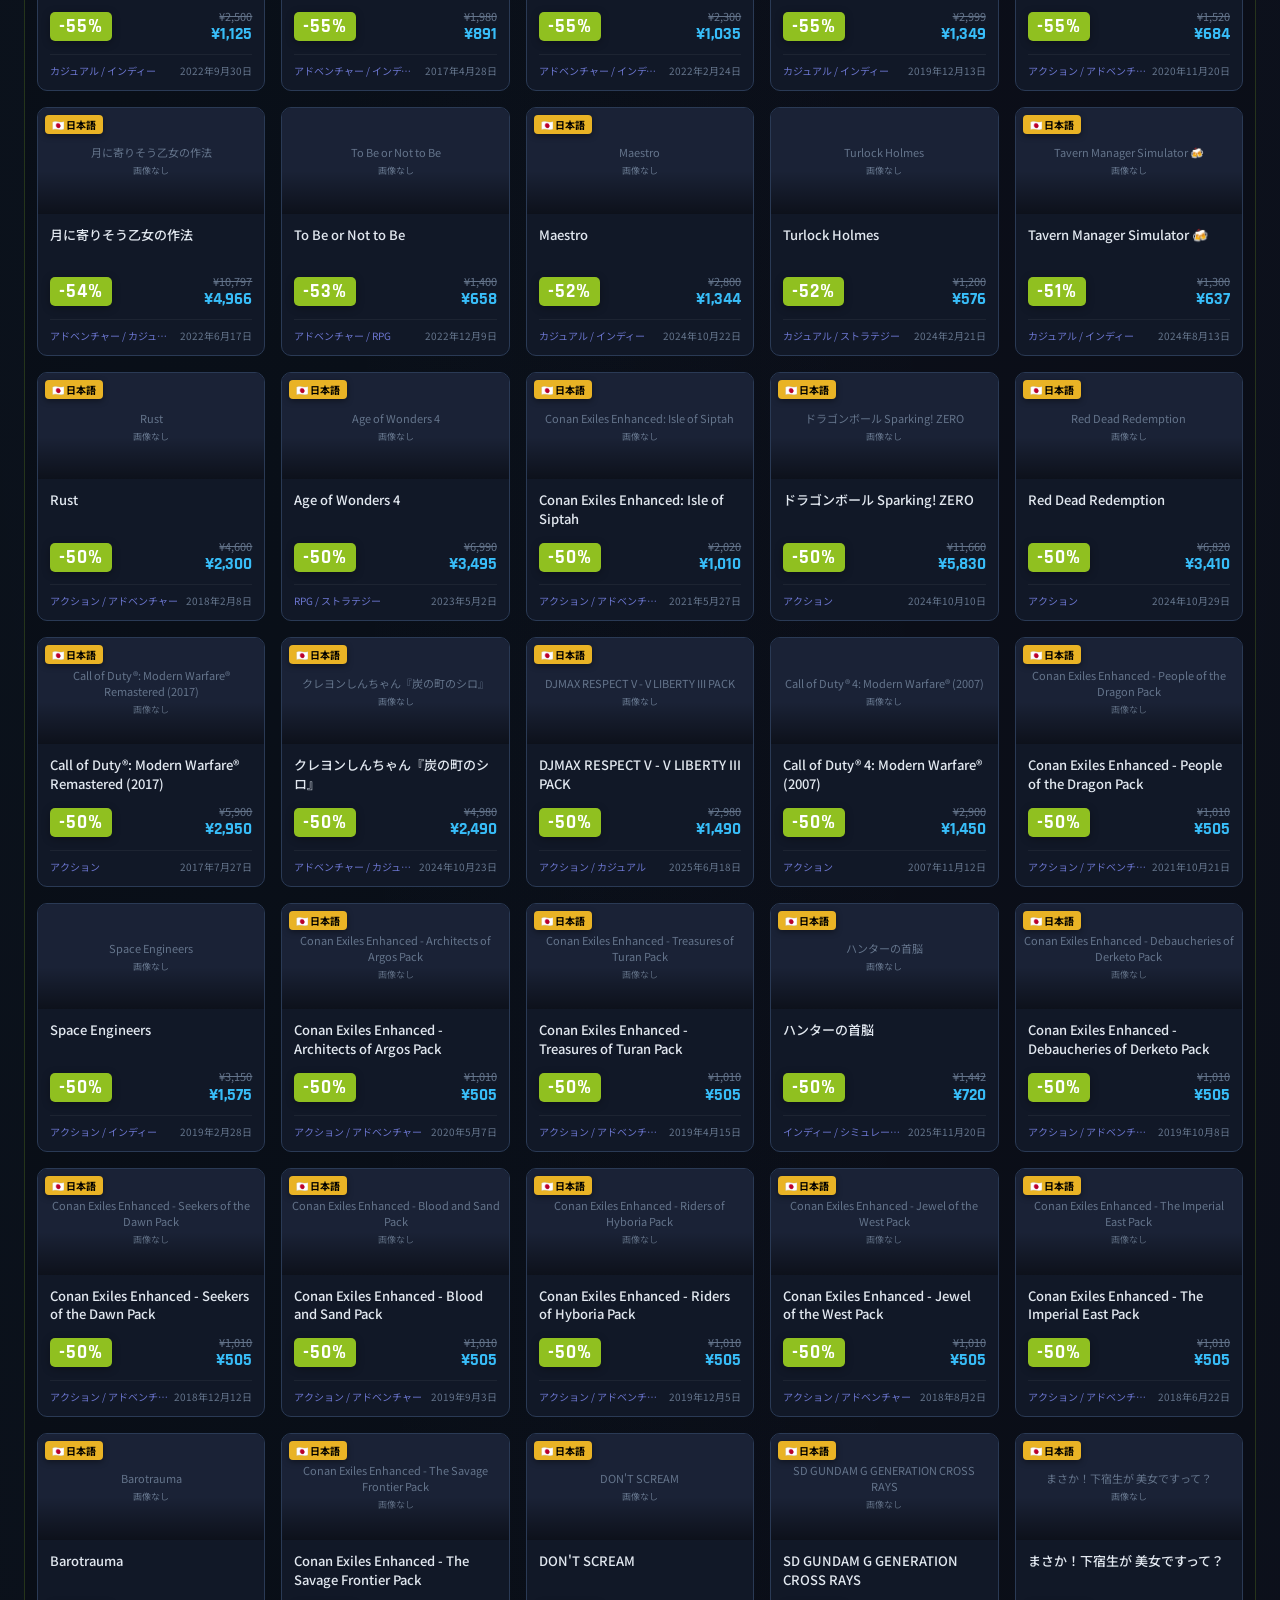
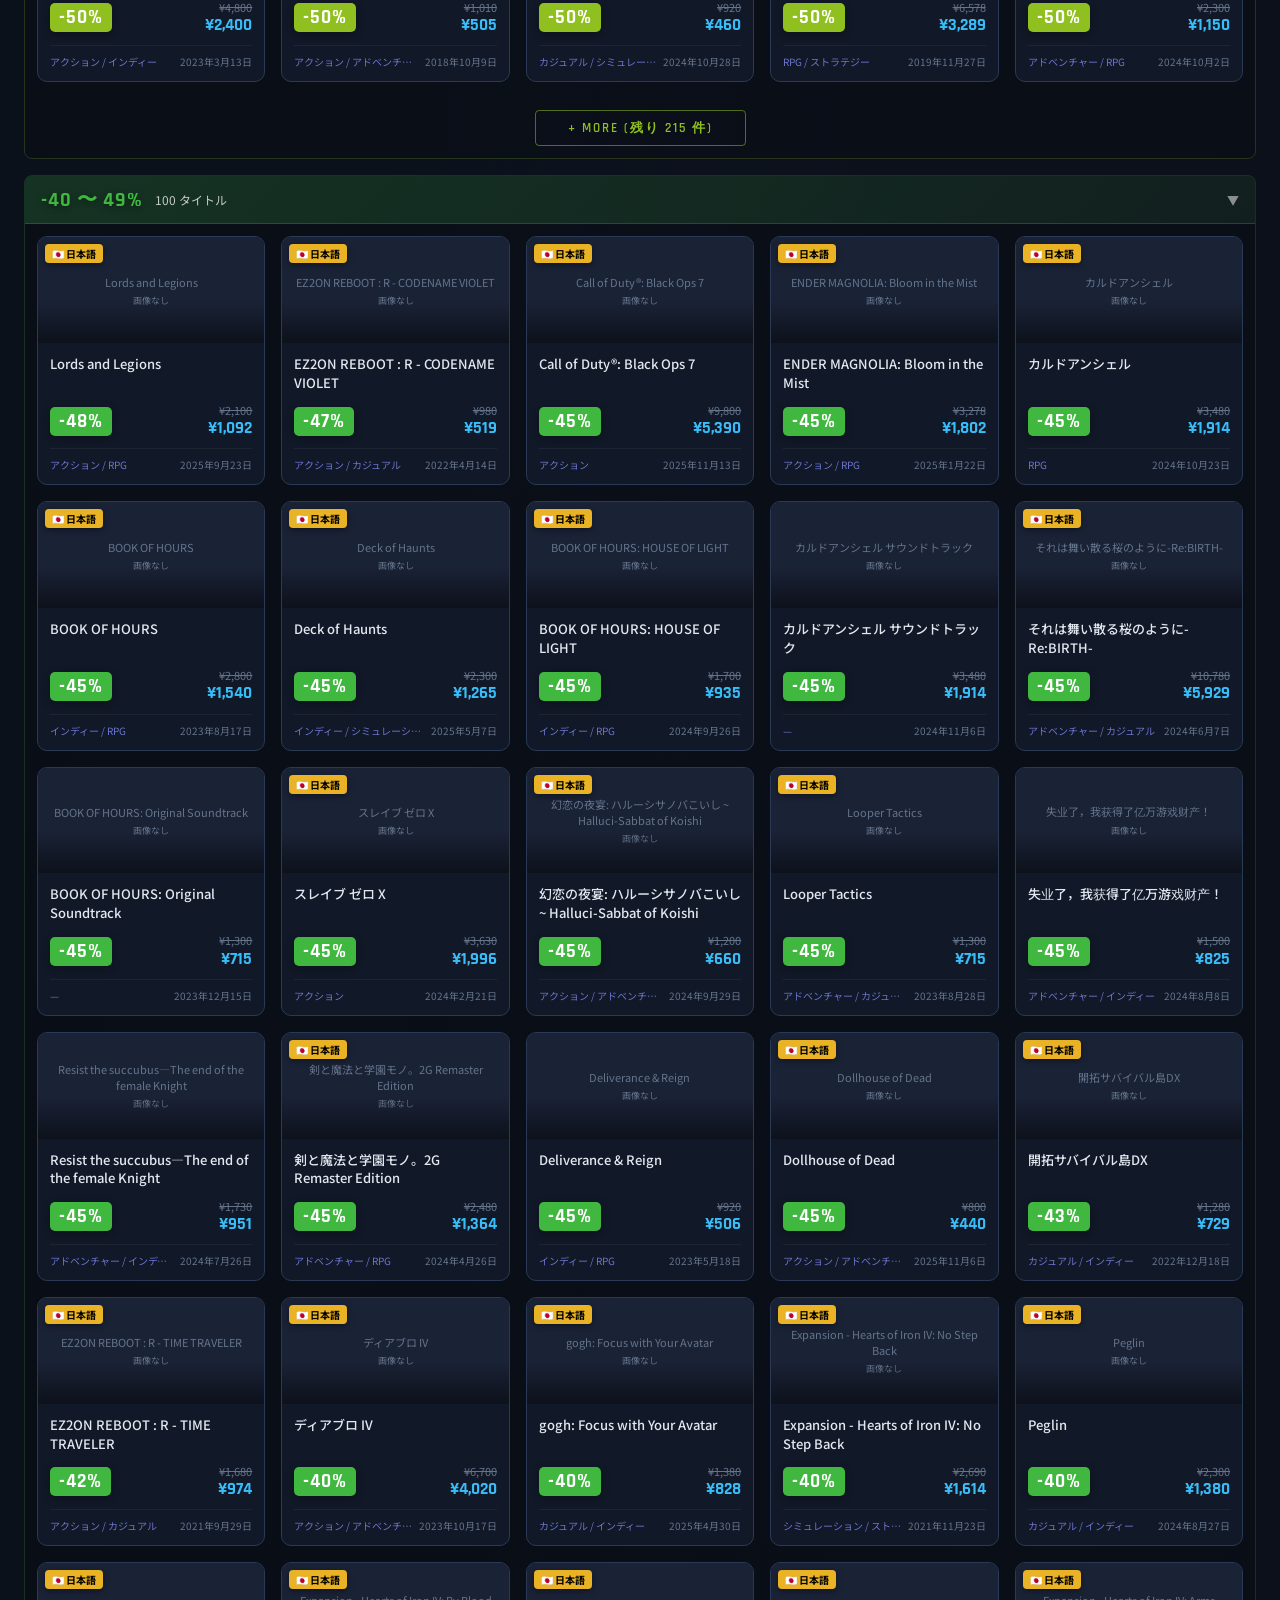
==== commit 0e0758fc: "Update index.html" ====
--- a/index.html
+++ b/index.html
@@ -3,6 +3,7 @@
 <head>
 <meta charset="UTF-8">
 <meta name="viewport" content="width=device-width, initial-scale=1.0">
+<meta name="robots" content="noindex, nofollow, noarchive">
 <title>Steam セール — 割引率順</title>
 <style>
   @import url('https://fonts.googleapis.com/css2?family=Rajdhani:wght@400;600;700&family=Noto+Sans+JP:wght@300;400;500;700&display=swap');
@@ -770,11 +771,11 @@
       <div class="news-content" id="news-content">
         <!-- ここにお知らせを追加してください。同じ内容を2回書くとループがつながります -->
         <span class="news-item">⚠️ データ取得日時と実際の表示時間には差がある場合があります。購入前に必ず Steam ストアで価格をご確認ください。</span>
-        <span class="news-item">📌 セール情報を最新にするには fetch.bat を実行後「表示を更新」を押してください。</span>
+        <span class="news-item">📌 おそらく6月25日辺りに来るであろうサマーセールまでの間にどこかで更新しようとは思っています。現在放置中</span>
         <span class="news-item">🎮 日本語フィルターや割引率スライダーで絞り込みができます。</span>
         <!-- ループ用（同じ内容をもう一度） -->
         <span class="news-item">⚠️ データ取得日時と実際の表示時間には差がある場合があります。購入前に必ず Steam ストアで価格をご確認ください。</span>
-        <span class="news-item">📌 セール情報を最新にするには fetch.bat を実行後「表示を更新」を押してください。</span>
+        <span class="news-item">📌 おそらく6月25日辺りに来るであろうサマーセールまでの間にどこかで更新しようとは思っています。現在放置中</span>
         <span class="news-item">🎮 日本語フィルターや割引率スライダーで絞り込みができます。</span>
       </div>
     </div>
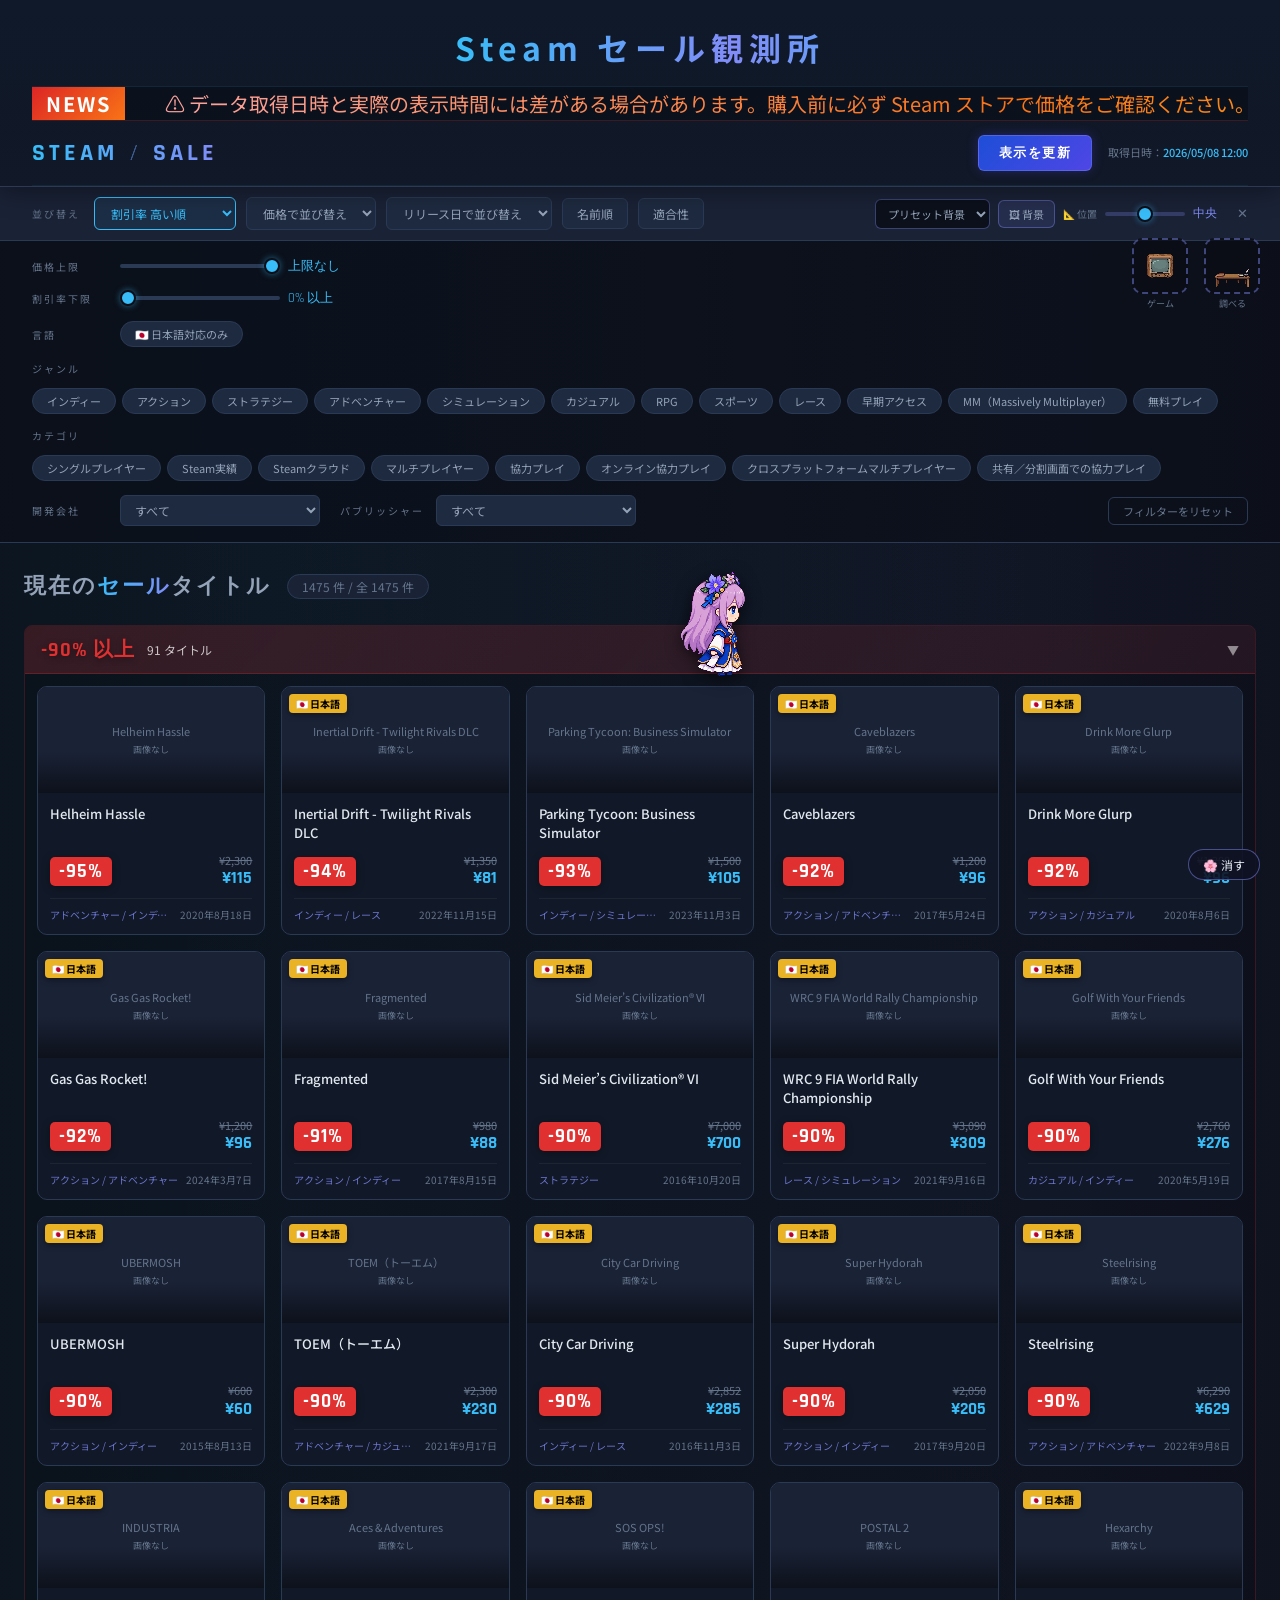
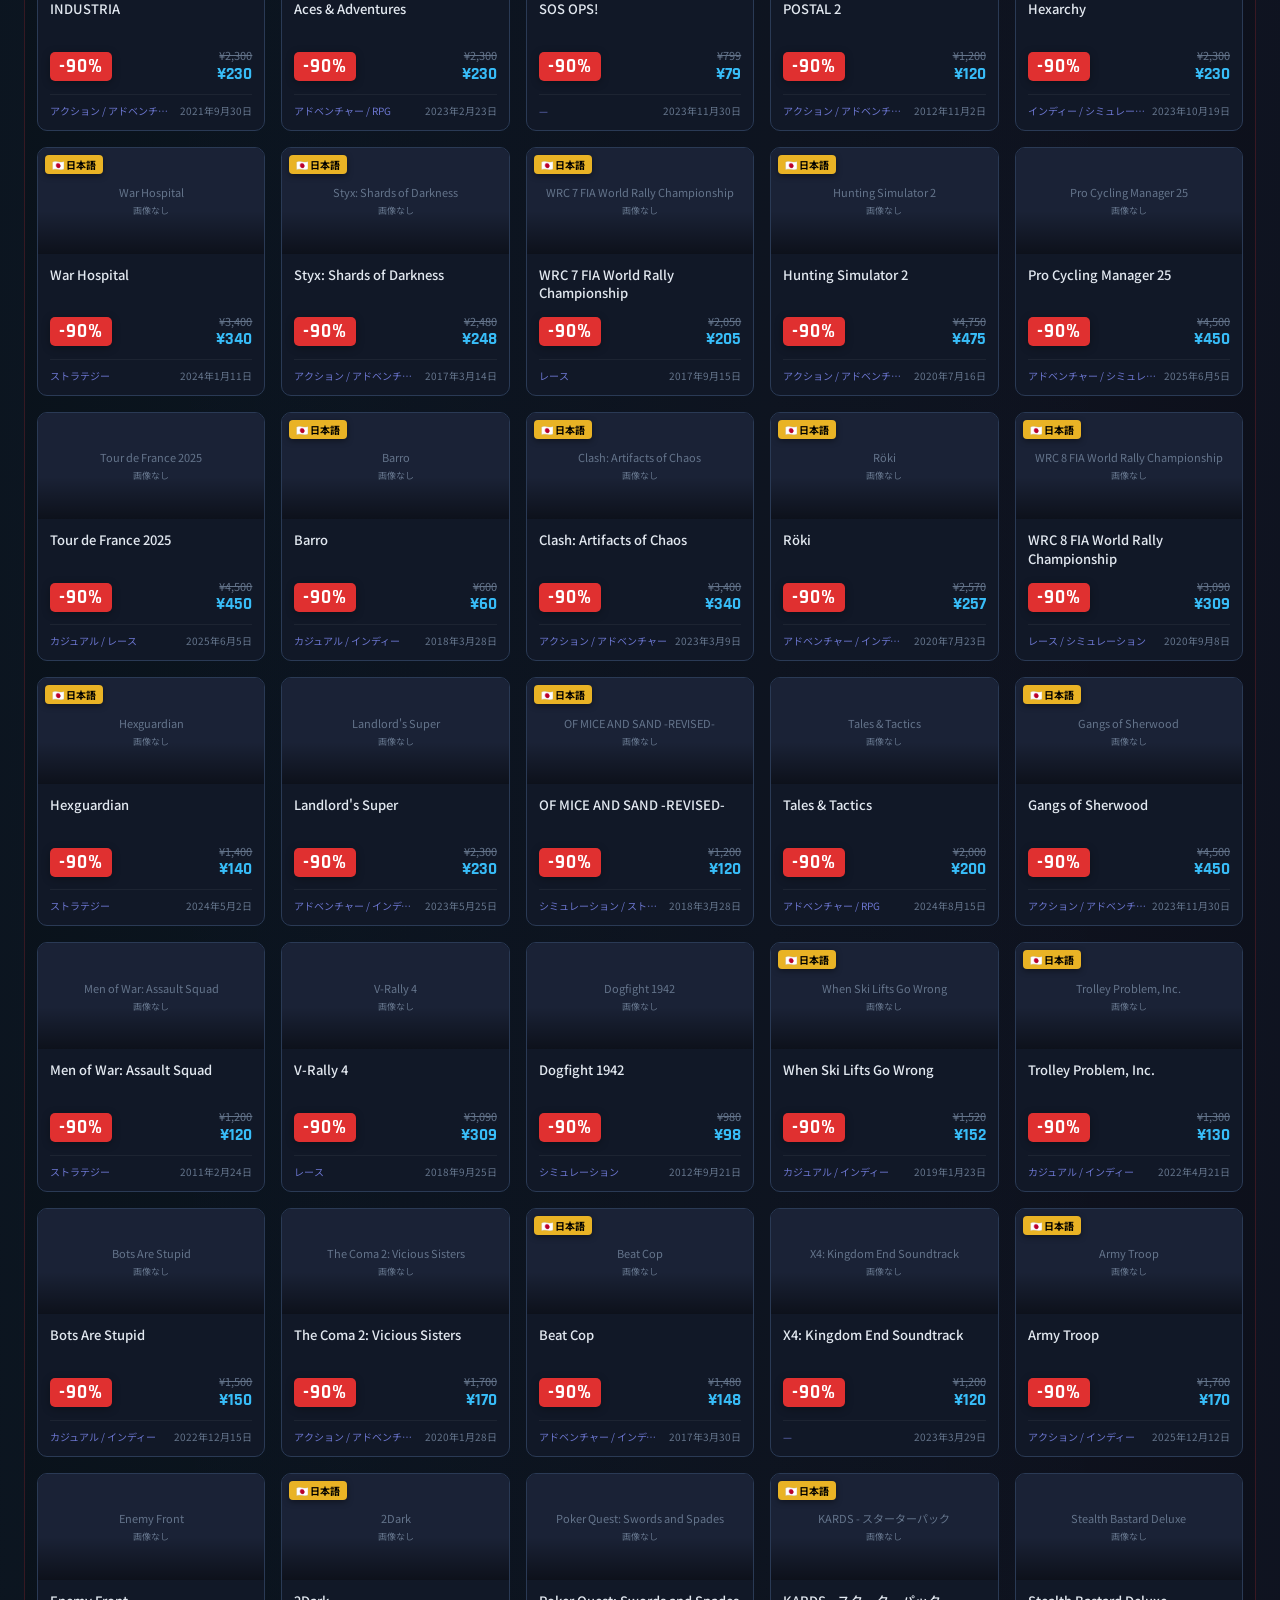
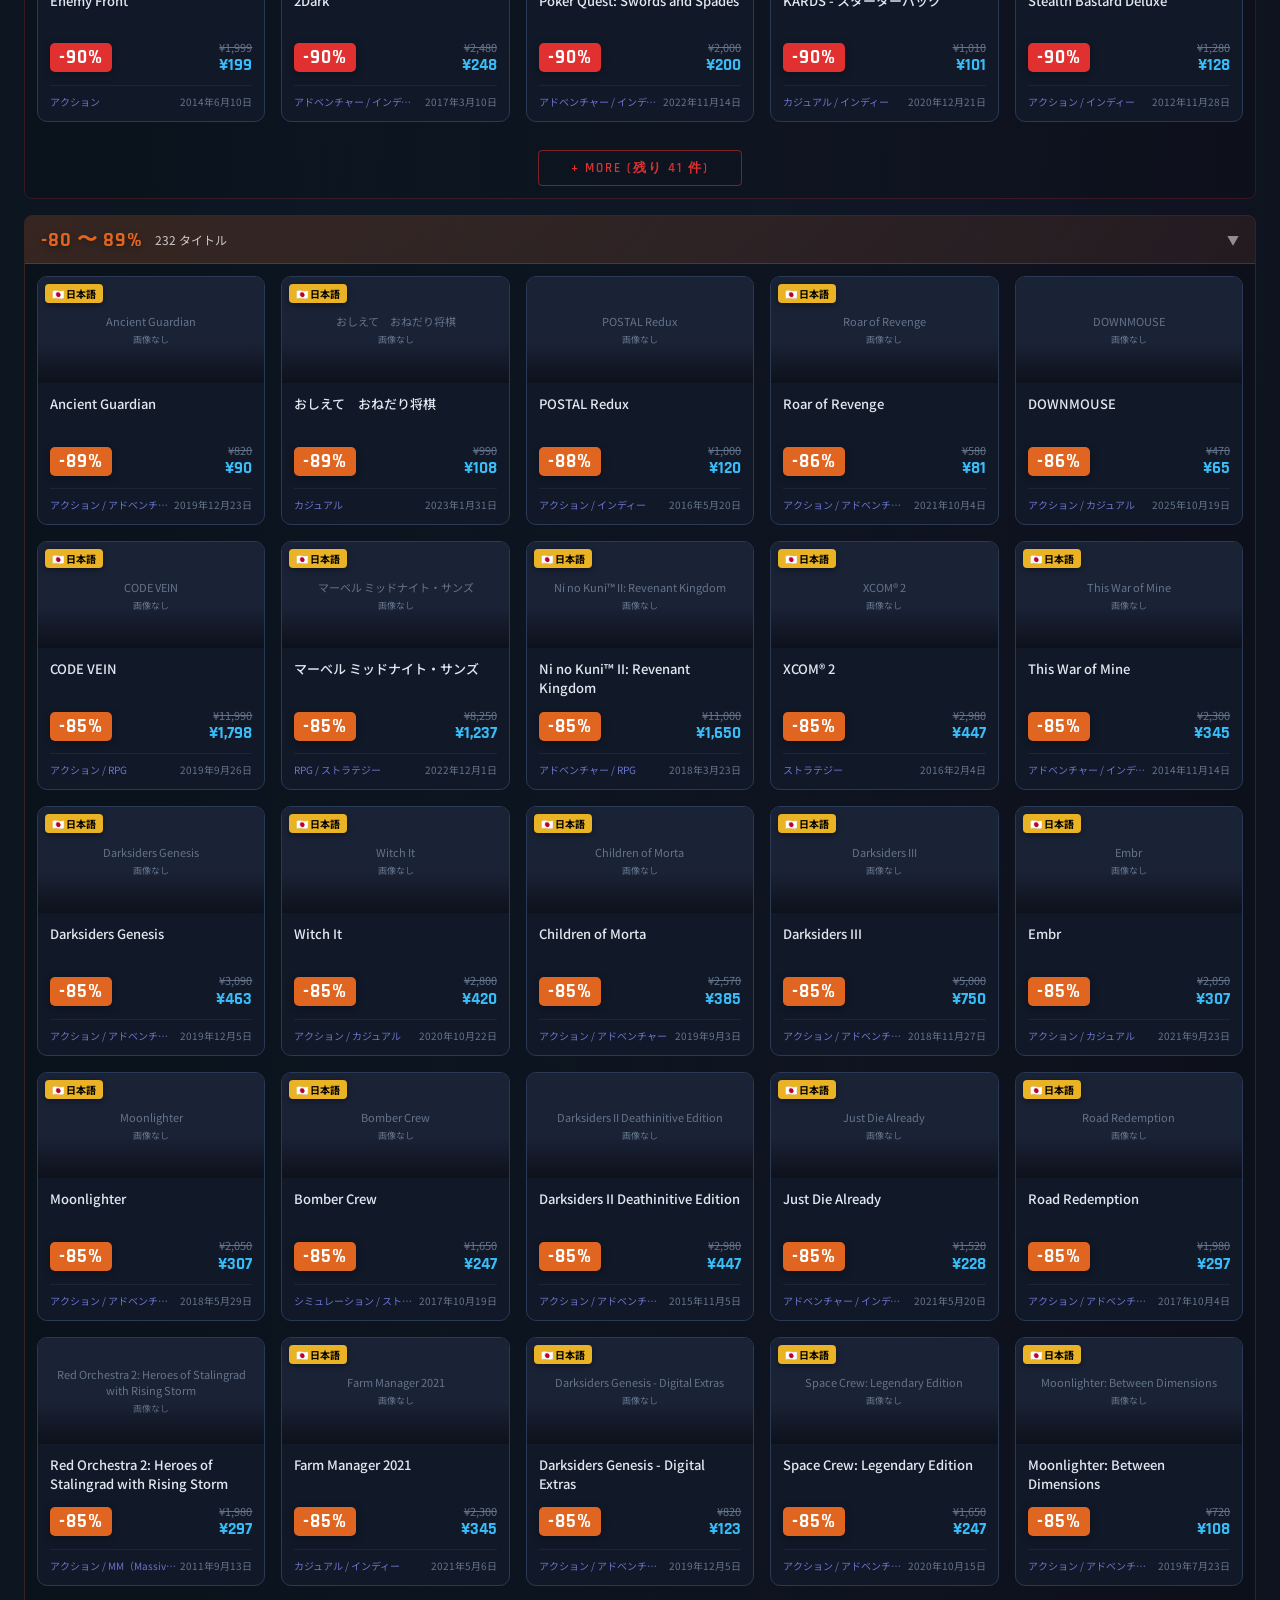
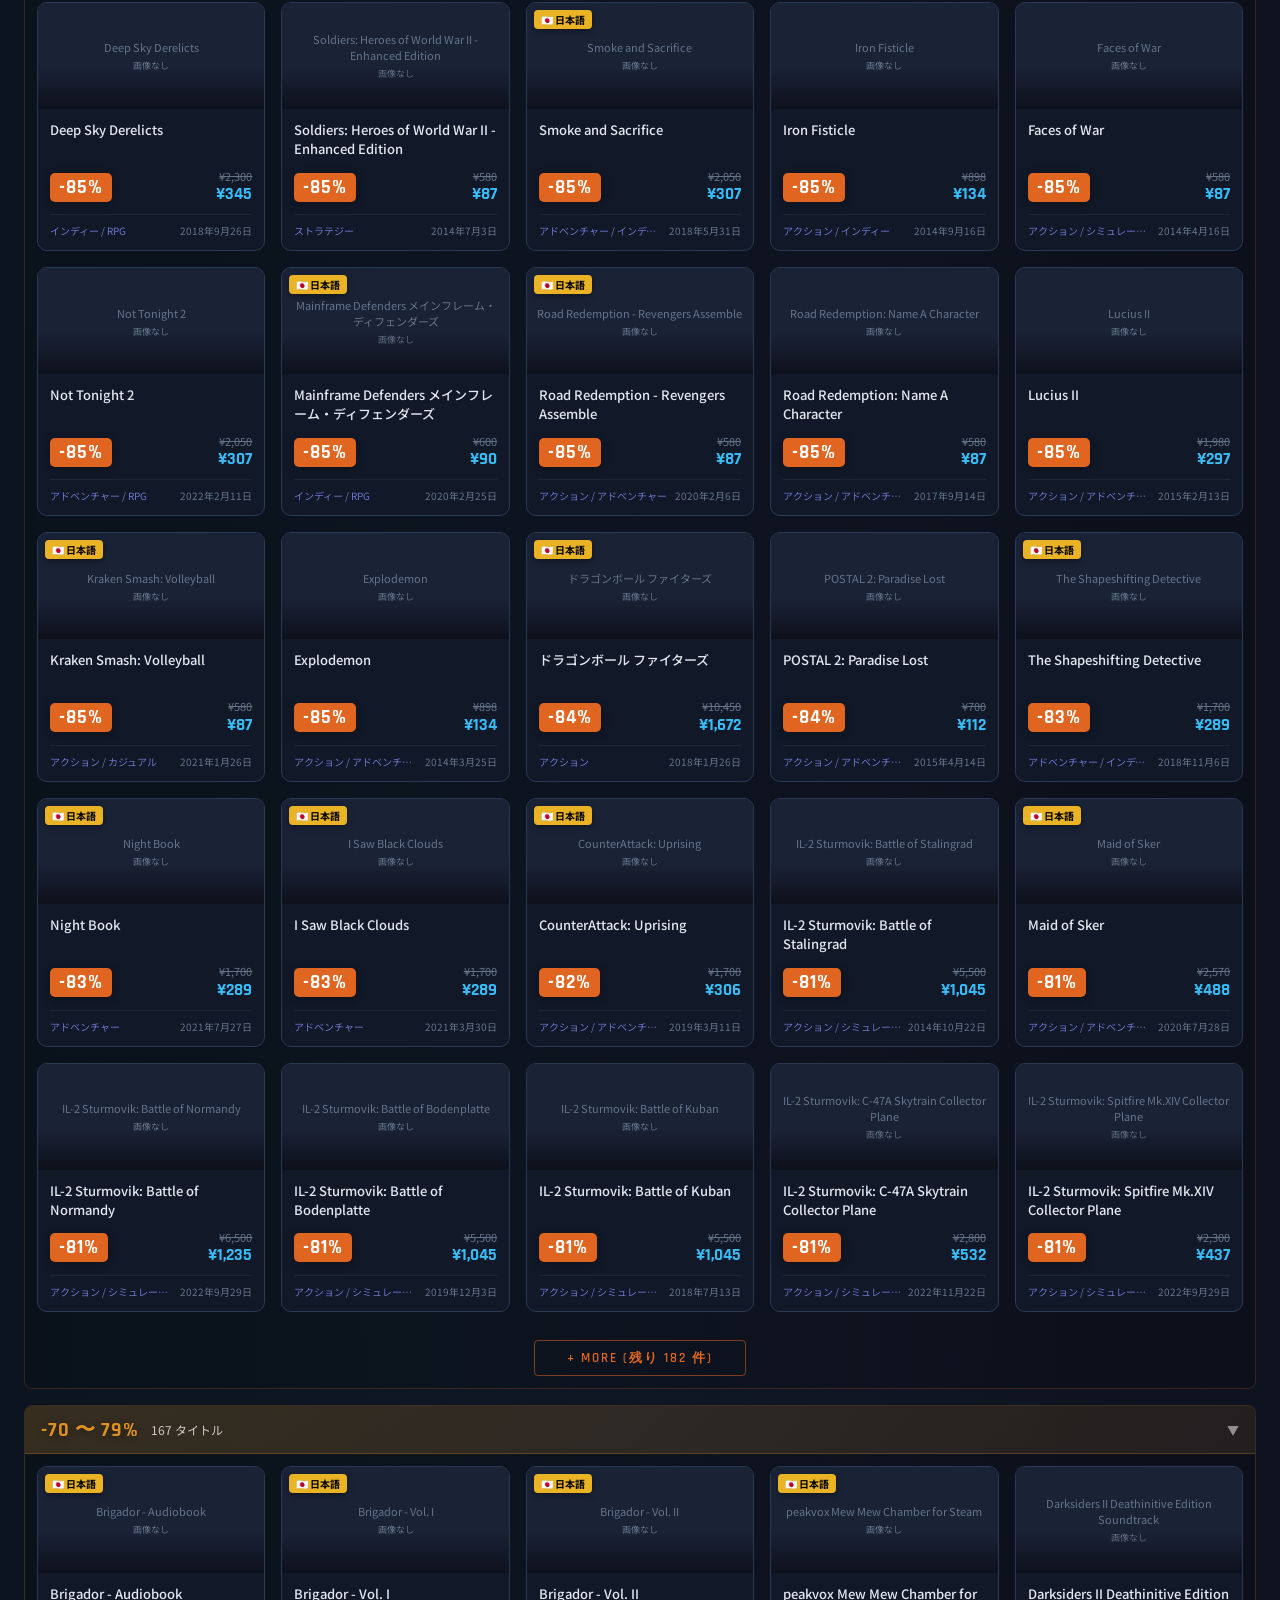
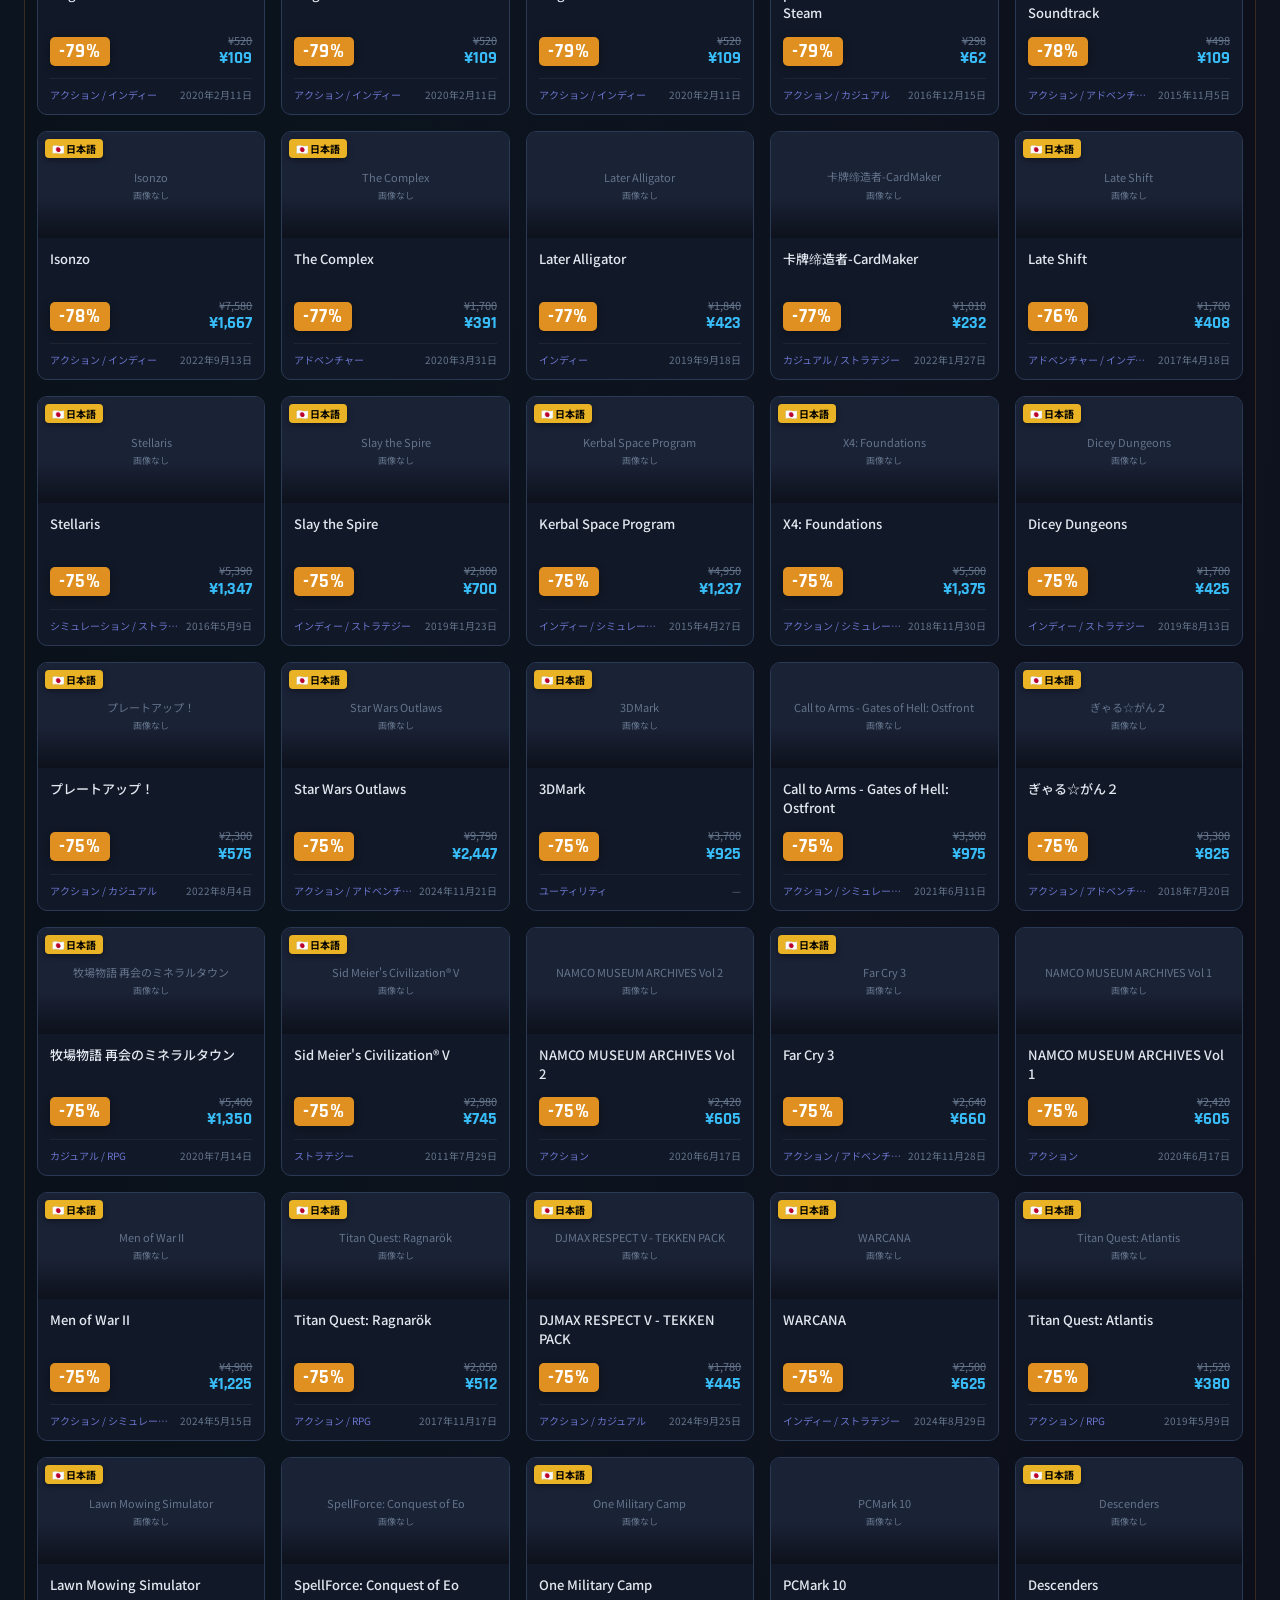
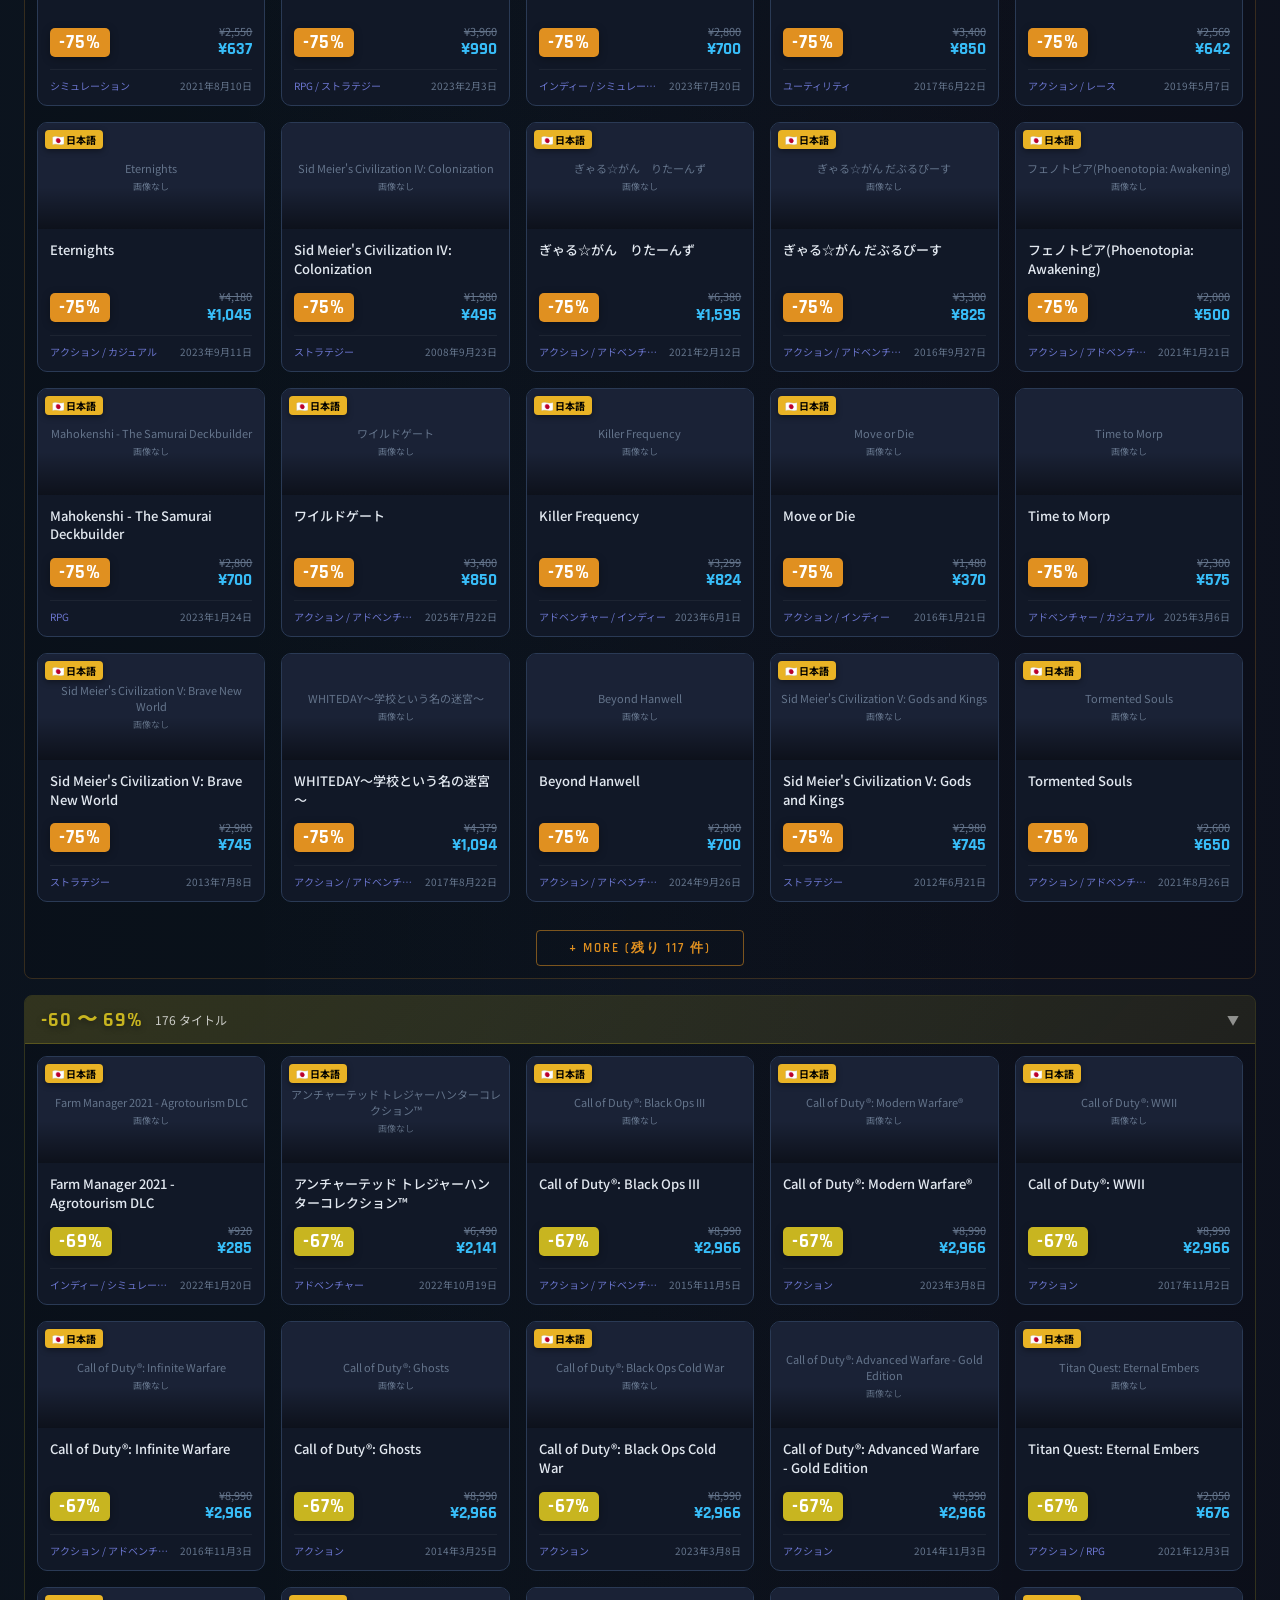
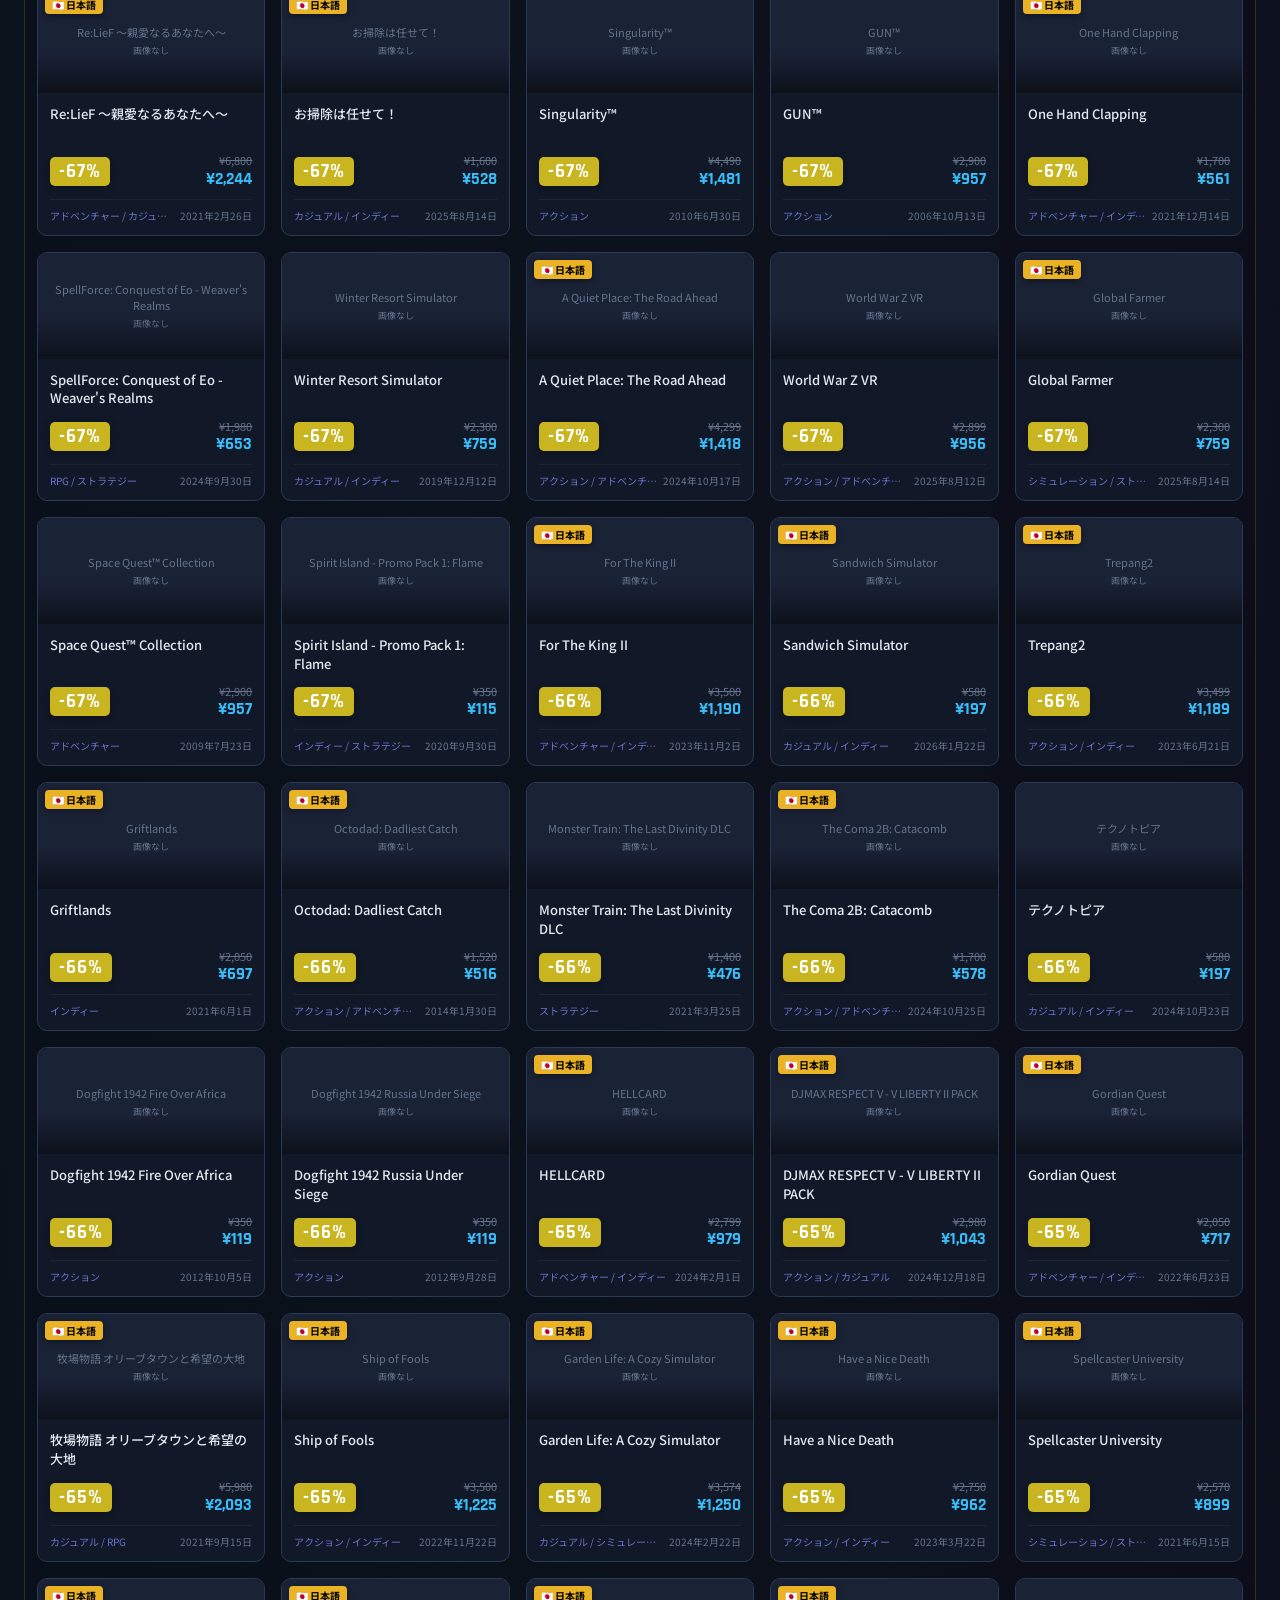
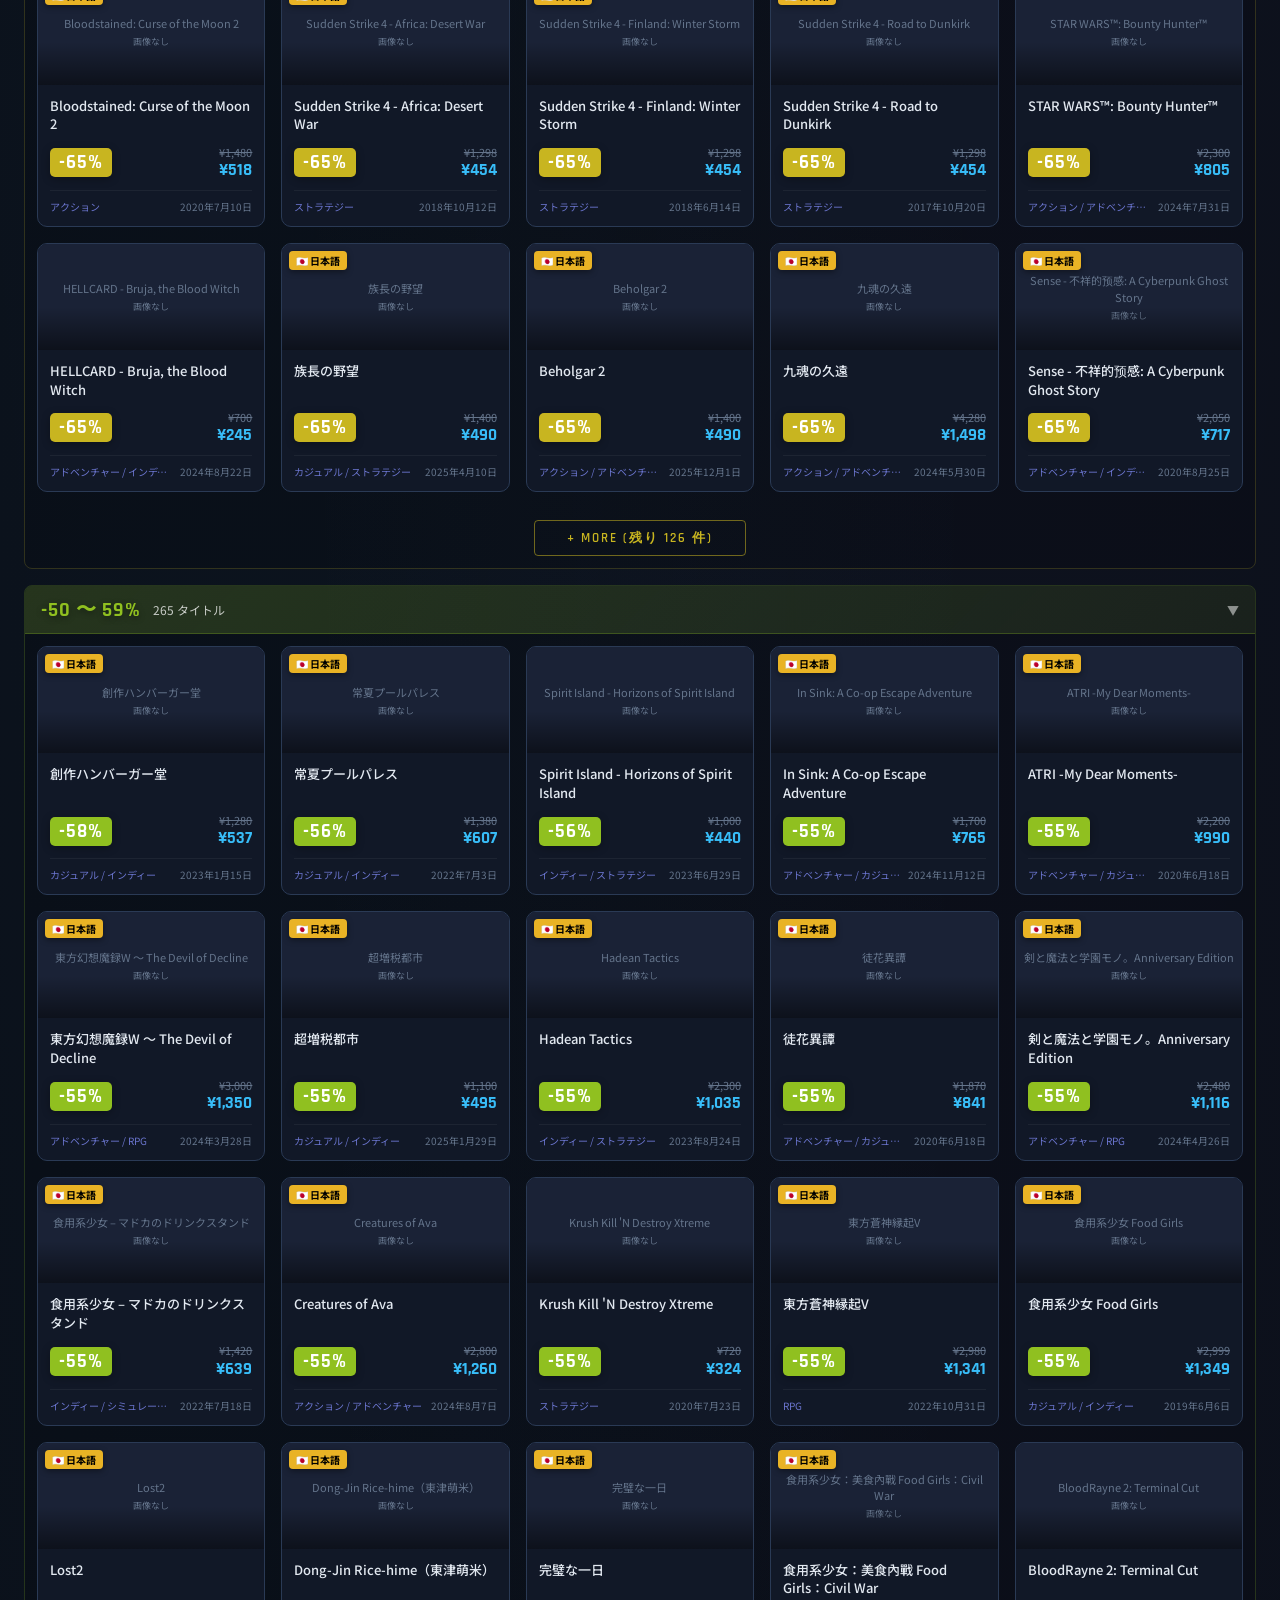
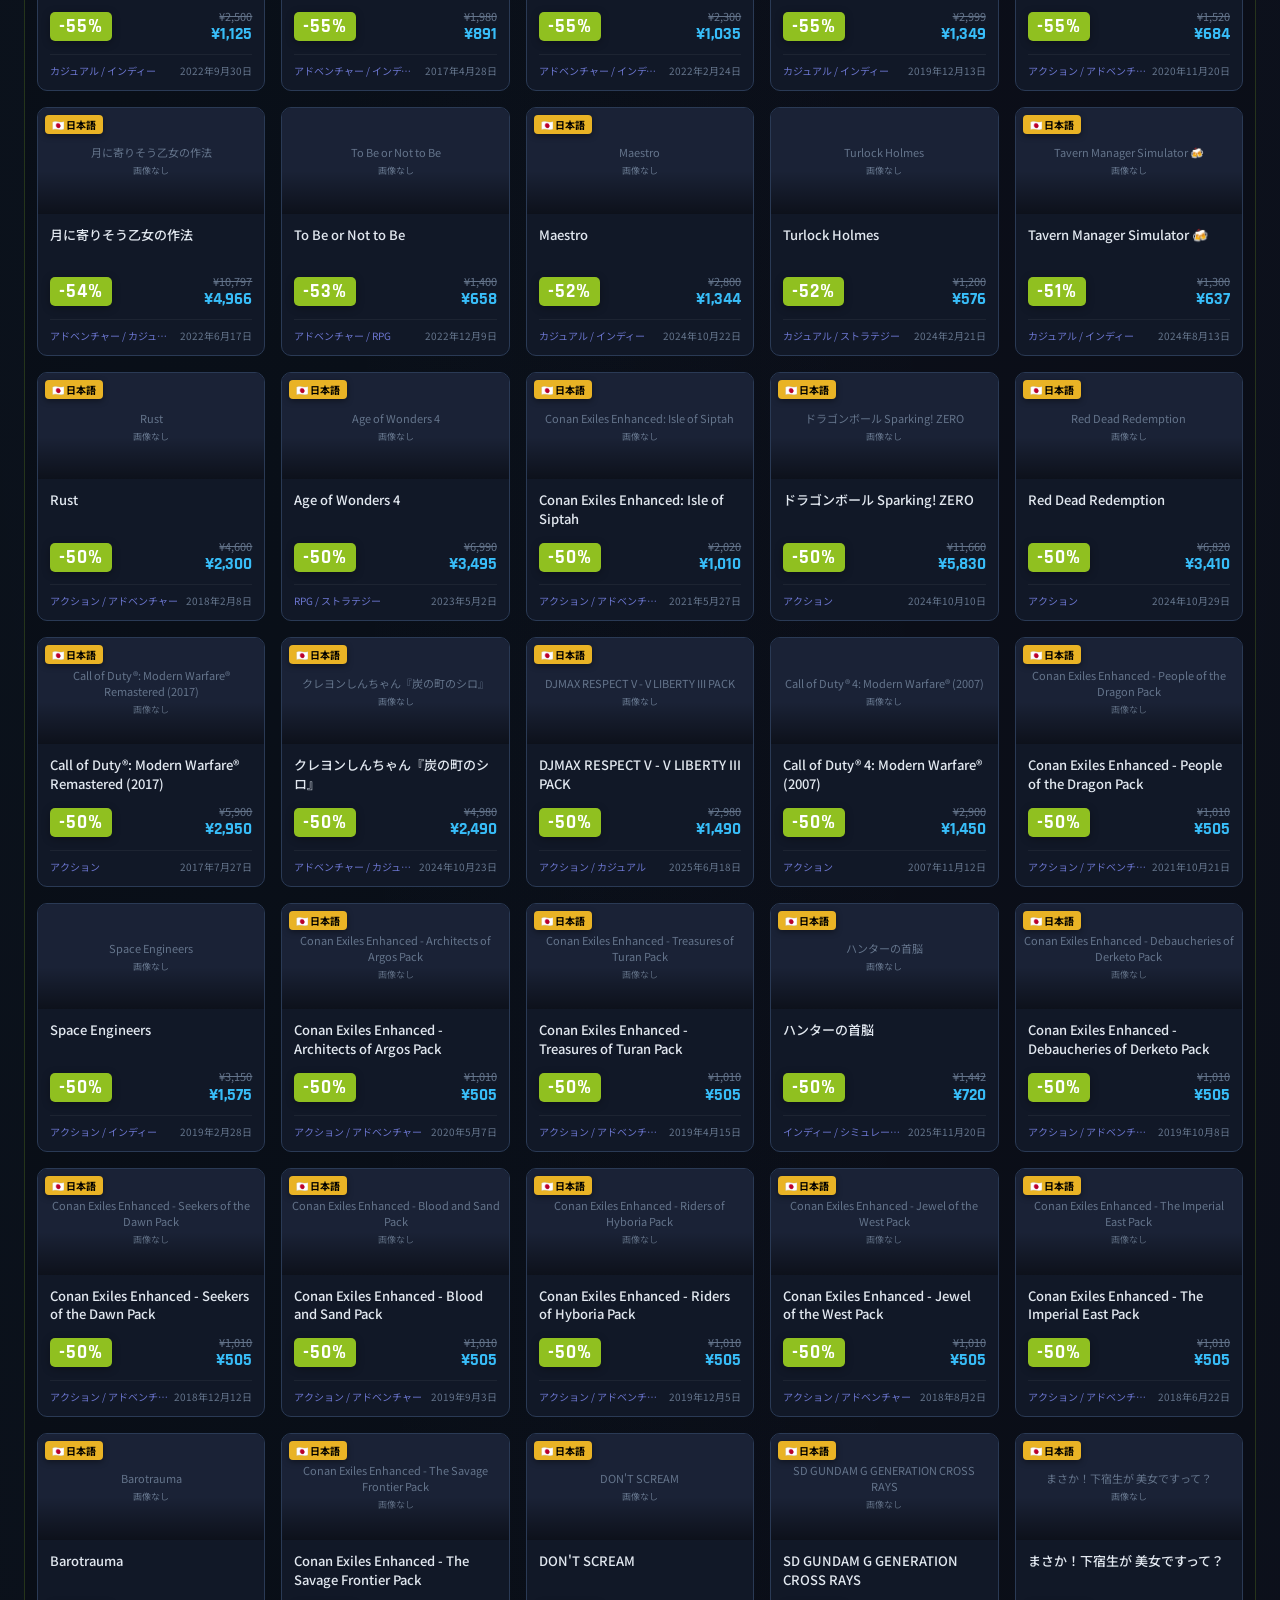
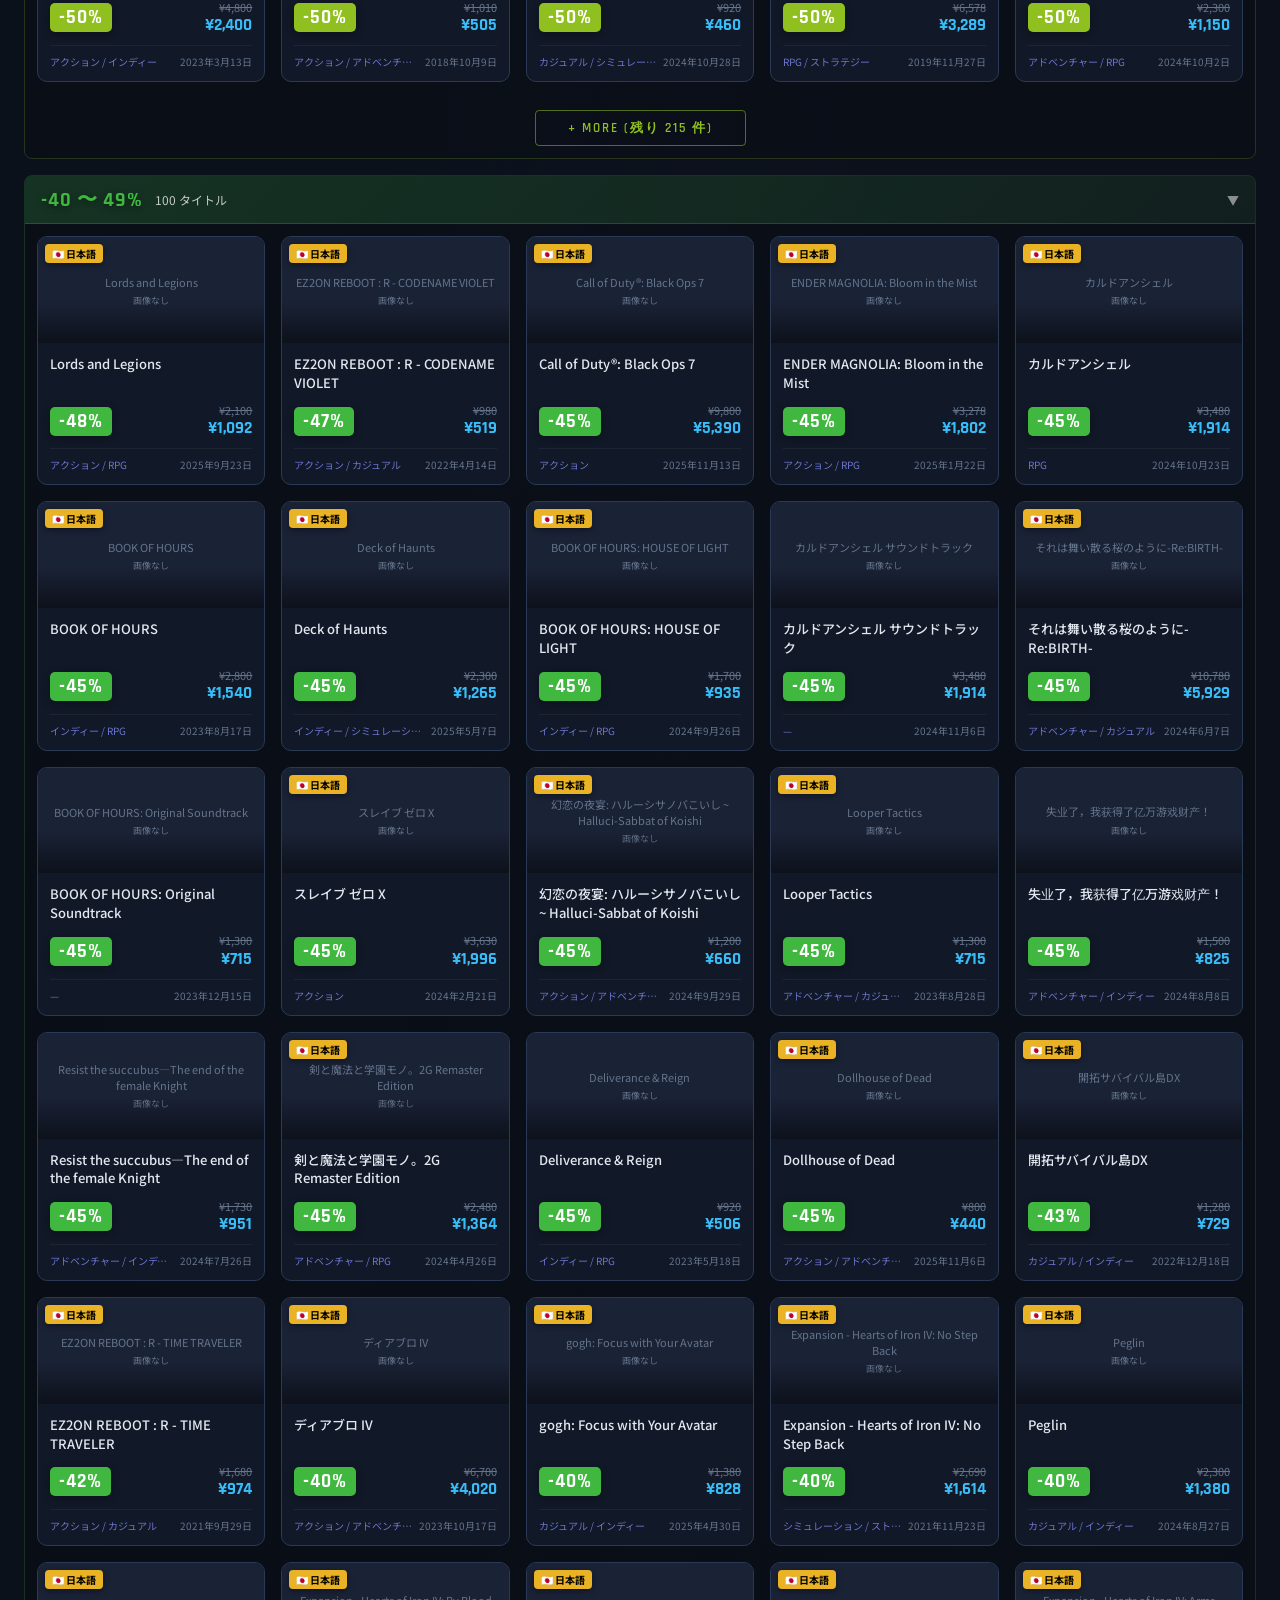
==== commit cca89d15: "Update index.html" ====
--- a/index.html
+++ b/index.html
@@ -109,7 +109,7 @@
   .news-label {
     background: linear-gradient(135deg, #dc2626, #f97316);
     color: #fff;
-    font-size: 11px;
+    font-size: 20px;
     font-weight: 700;
     letter-spacing: 2px;
     padding: 0 14px;
@@ -138,7 +138,7 @@
   .news-content:hover { animation-play-state: paused; }
 
   .news-item {
-    font-size: 12px;
+    font-size: 20px;
     padding: 0 40px;
     background: linear-gradient(90deg, #fca5a5, #f97316, #fbbf24, #f97316, #fca5a5);
     background-size: 300% 100%;
@@ -771,11 +771,11 @@
       <div class="news-content" id="news-content">
         <!-- ここにお知らせを追加してください。同じ内容を2回書くとループがつながります -->
         <span class="news-item">⚠️ データ取得日時と実際の表示時間には差がある場合があります。購入前に必ず Steam ストアで価格をご確認ください。</span>
-        <span class="news-item">📌 おそらく6月25日辺りに来るであろうサマーセールまでの間にどこかで更新しようとは思っています。現在放置中</span>
+        <span class="news-item">📌 中々、いいセールが来ないので、このまま、サマーセールまで放置かも知れません。現在放置中</span>
         <span class="news-item">🎮 日本語フィルターや割引率スライダーで絞り込みができます。</span>
         <!-- ループ用（同じ内容をもう一度） -->
         <span class="news-item">⚠️ データ取得日時と実際の表示時間には差がある場合があります。購入前に必ず Steam ストアで価格をご確認ください。</span>
-        <span class="news-item">📌 おそらく6月25日辺りに来るであろうサマーセールまでの間にどこかで更新しようとは思っています。現在放置中</span>
+        <span class="news-item">📌 中々、いいセールが来ないので、このまま、サマーセールまで放置かも知れません。現在放置中</span>
         <span class="news-item">🎮 日本語フィルターや割引率スライダーで絞り込みができます。</span>
       </div>
     </div>
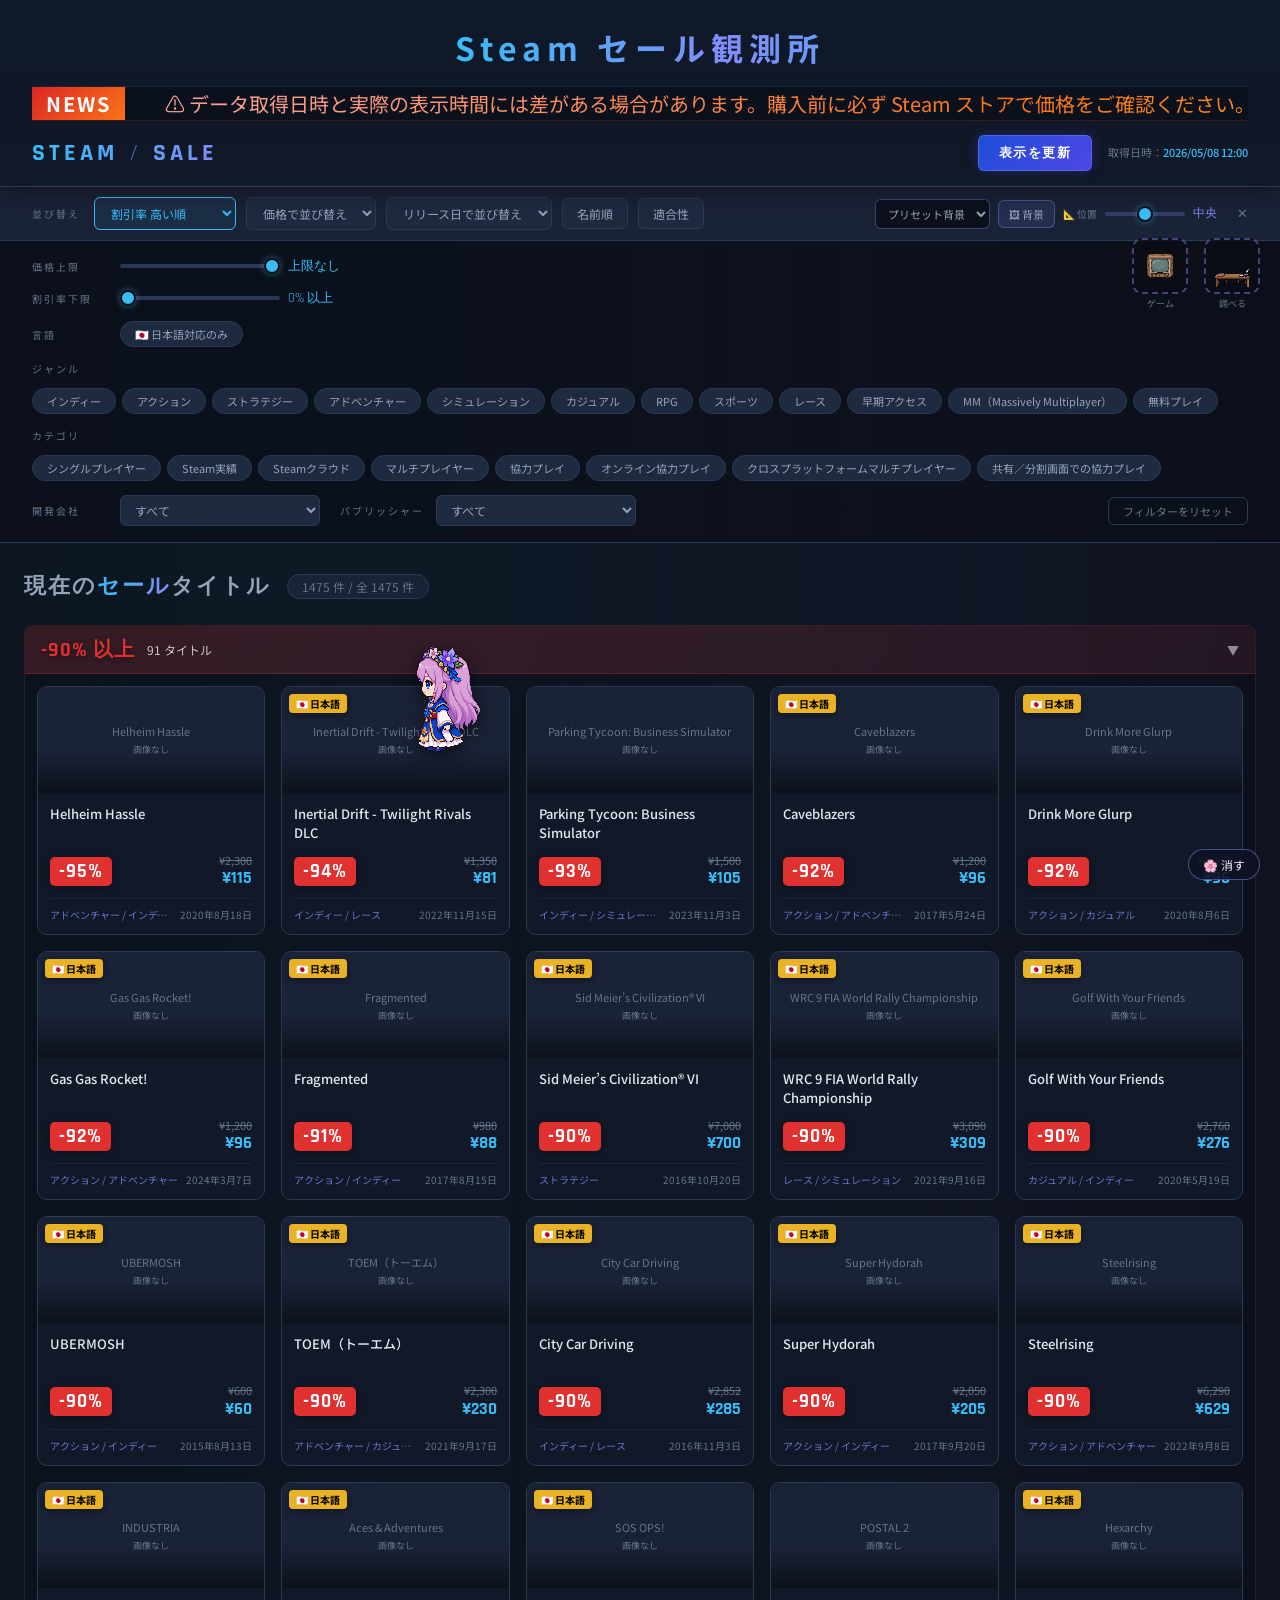
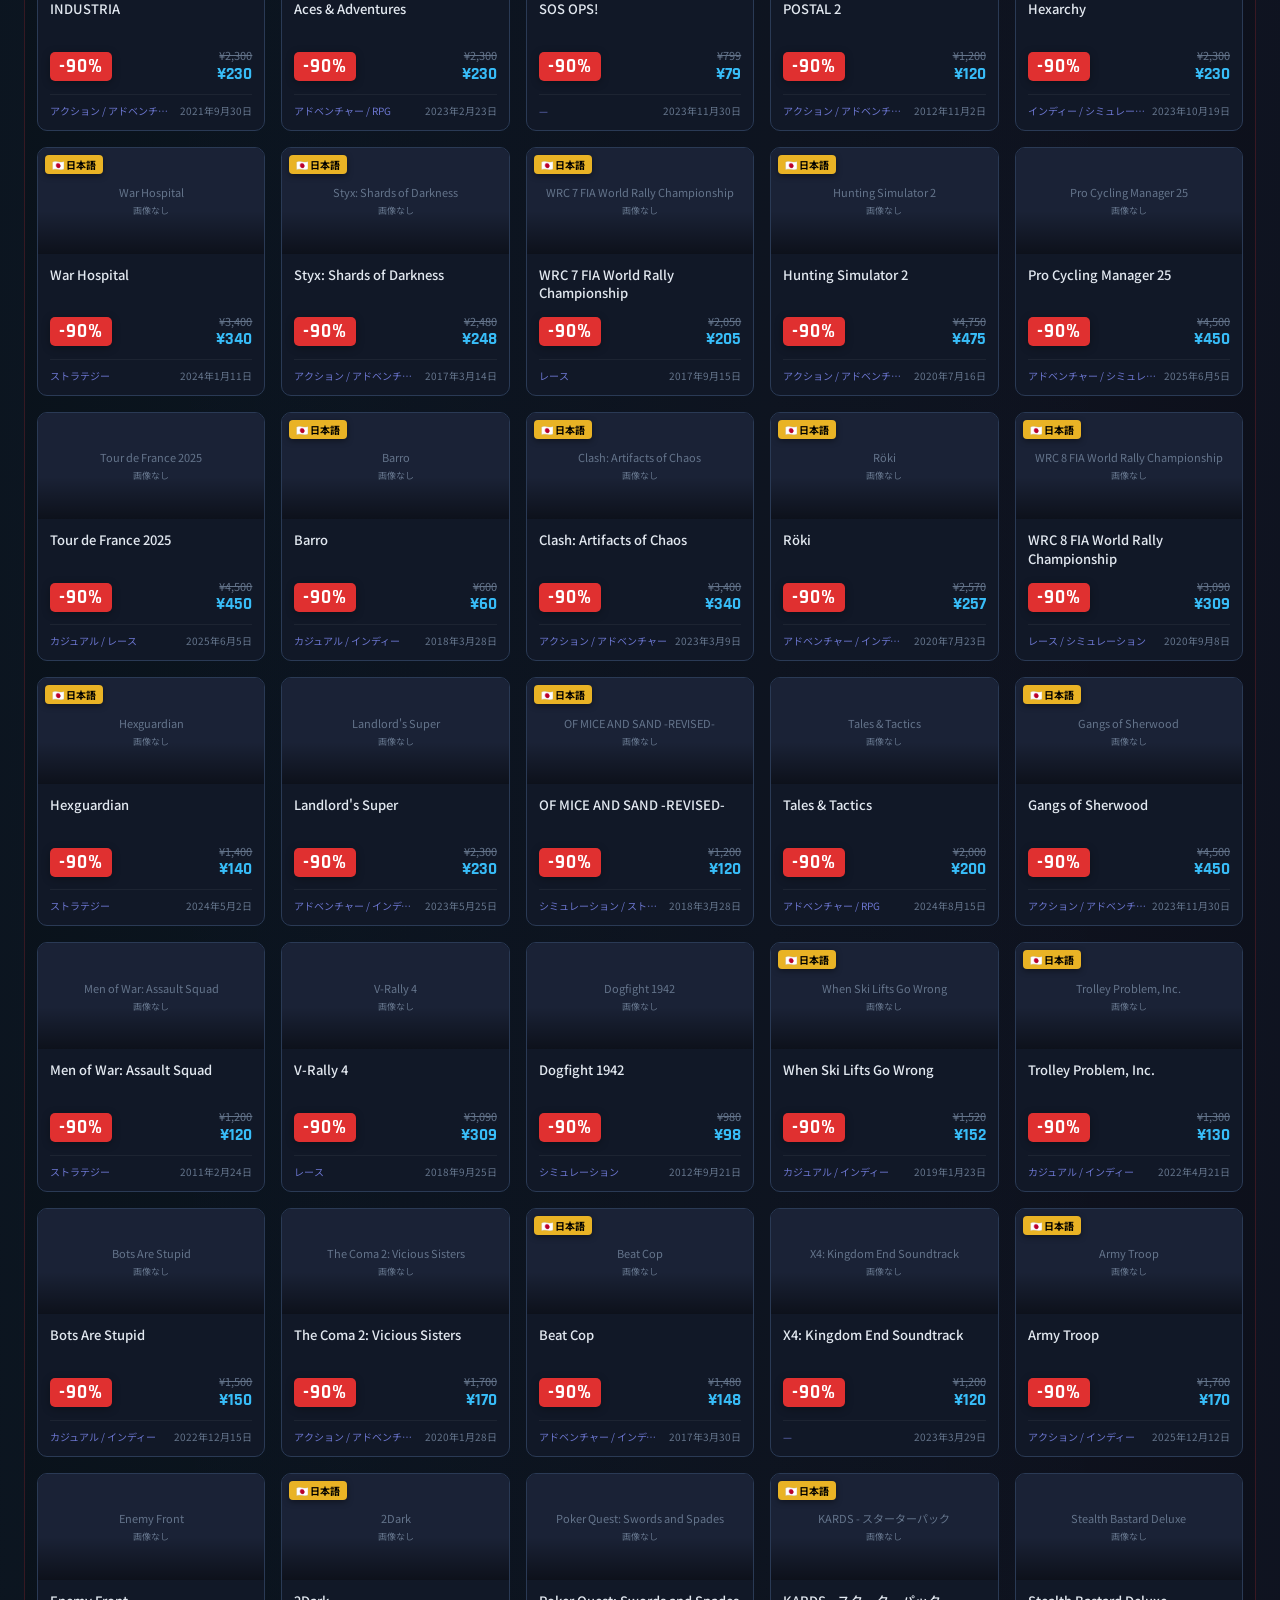
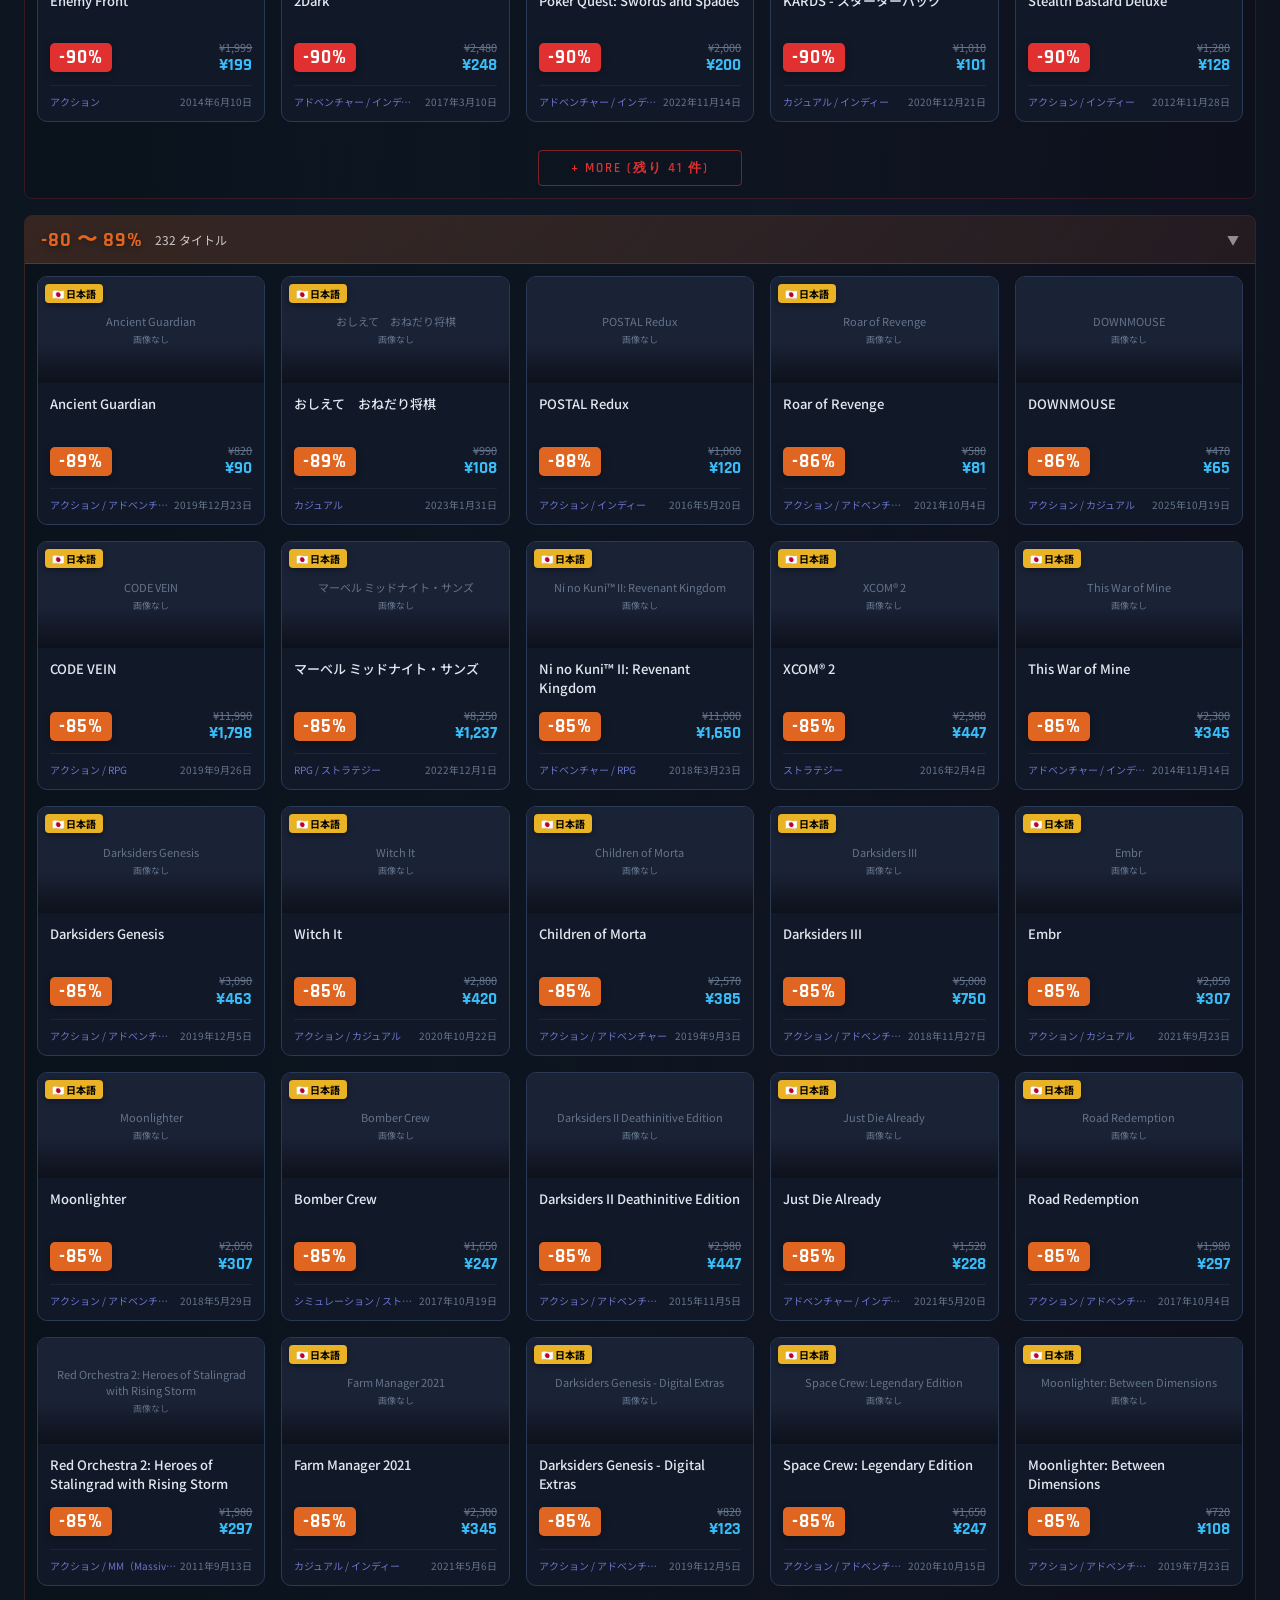
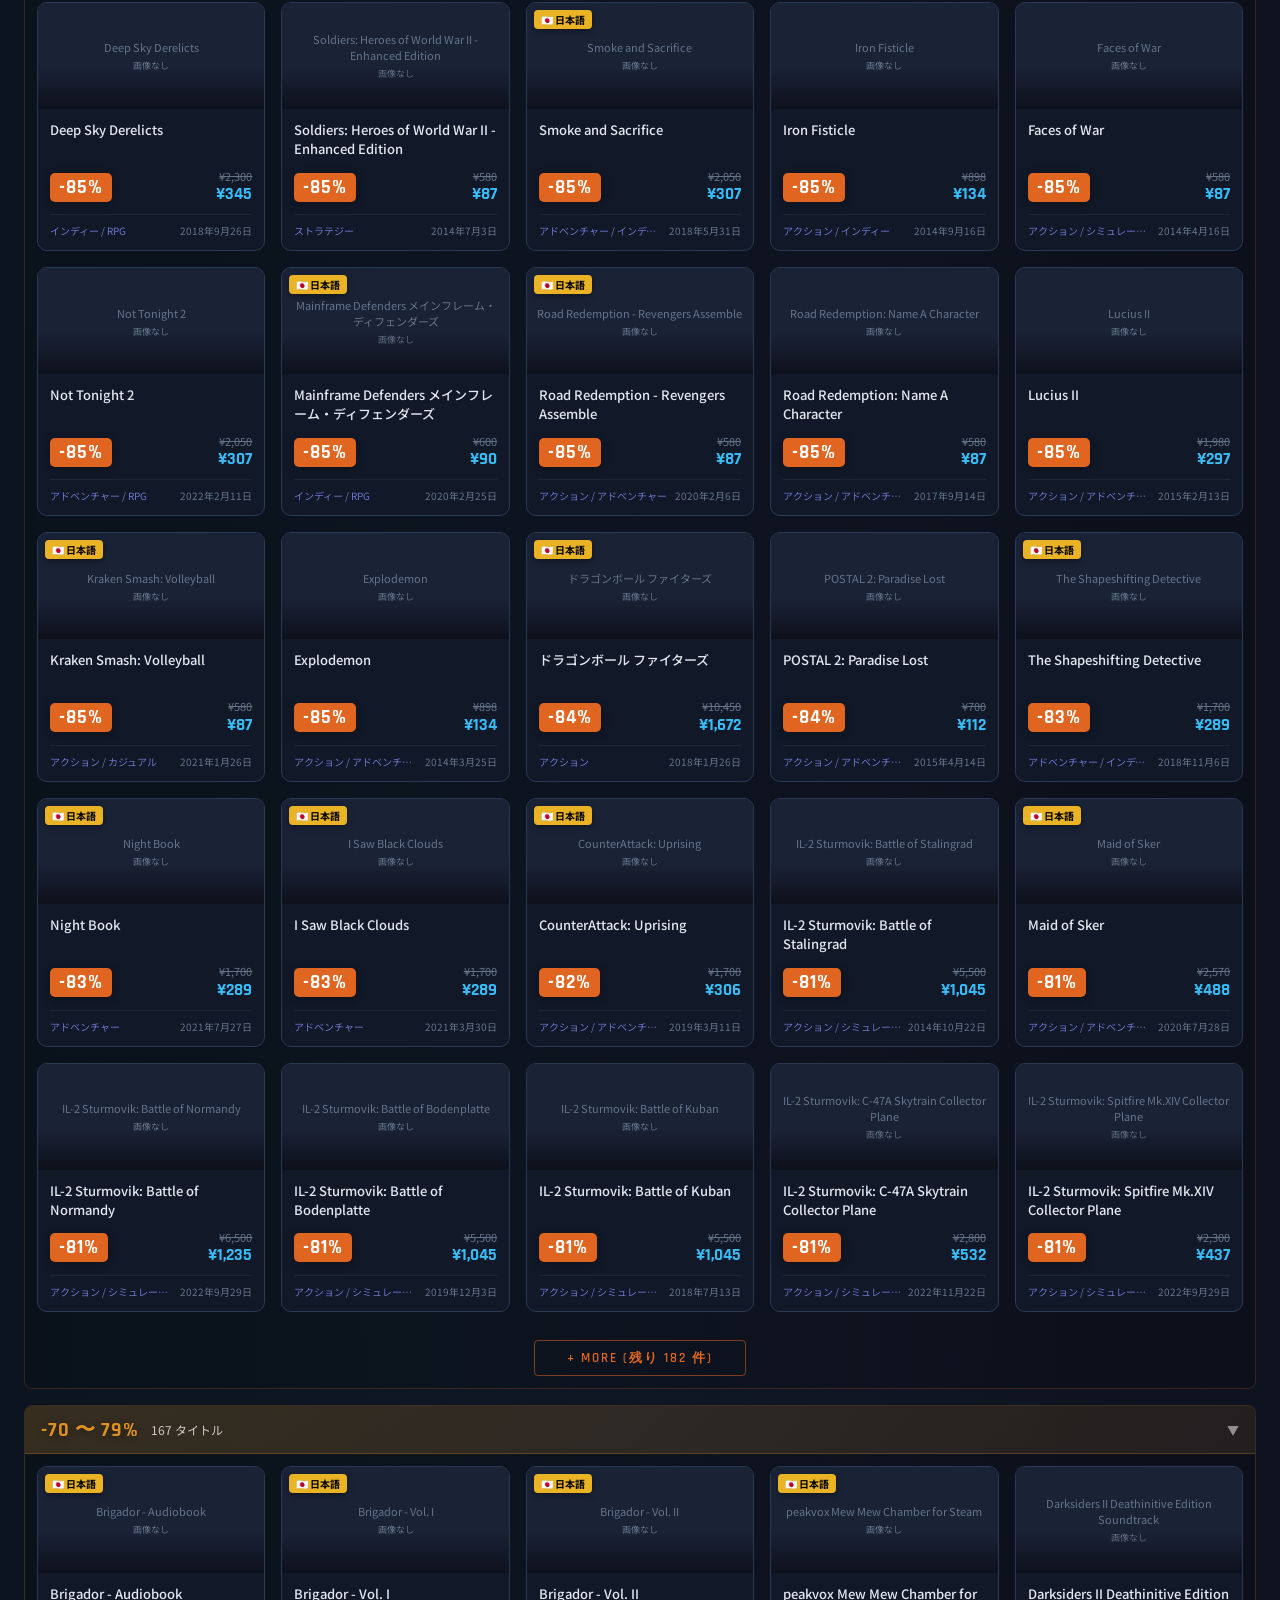
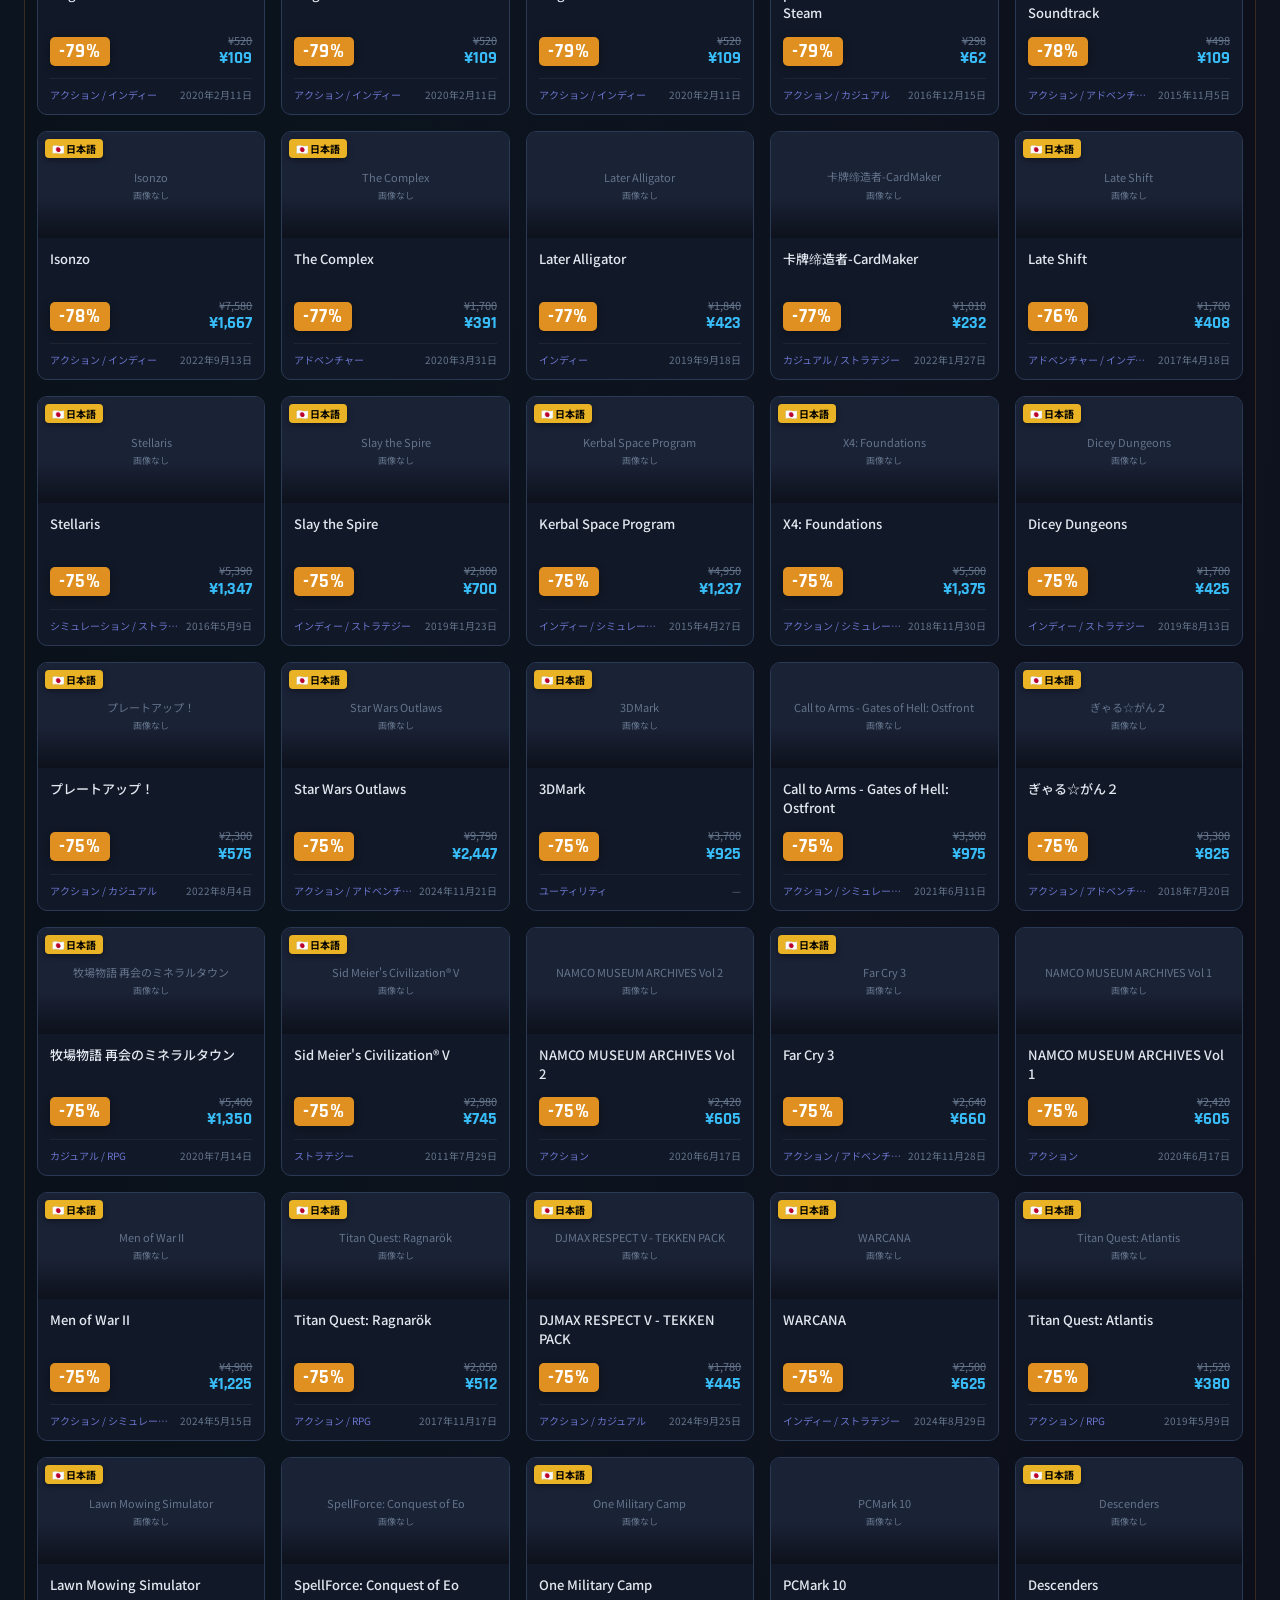
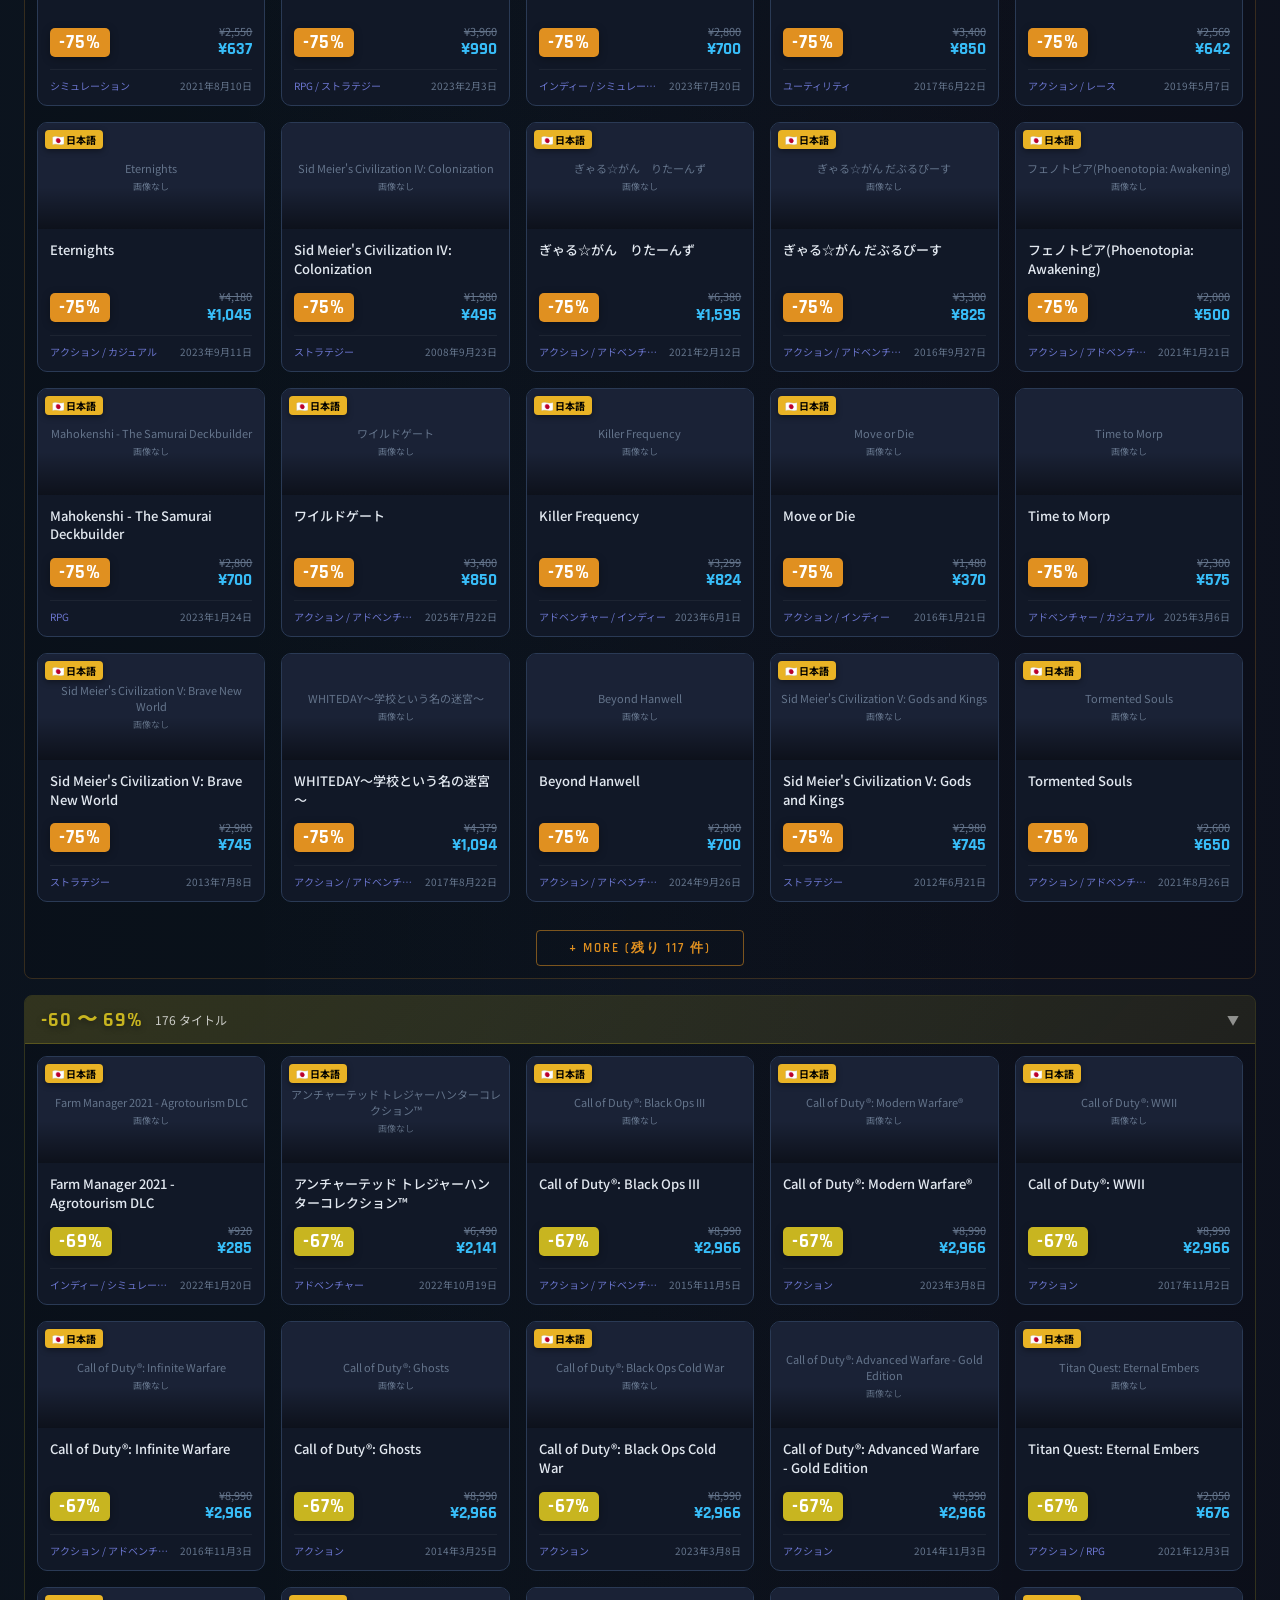
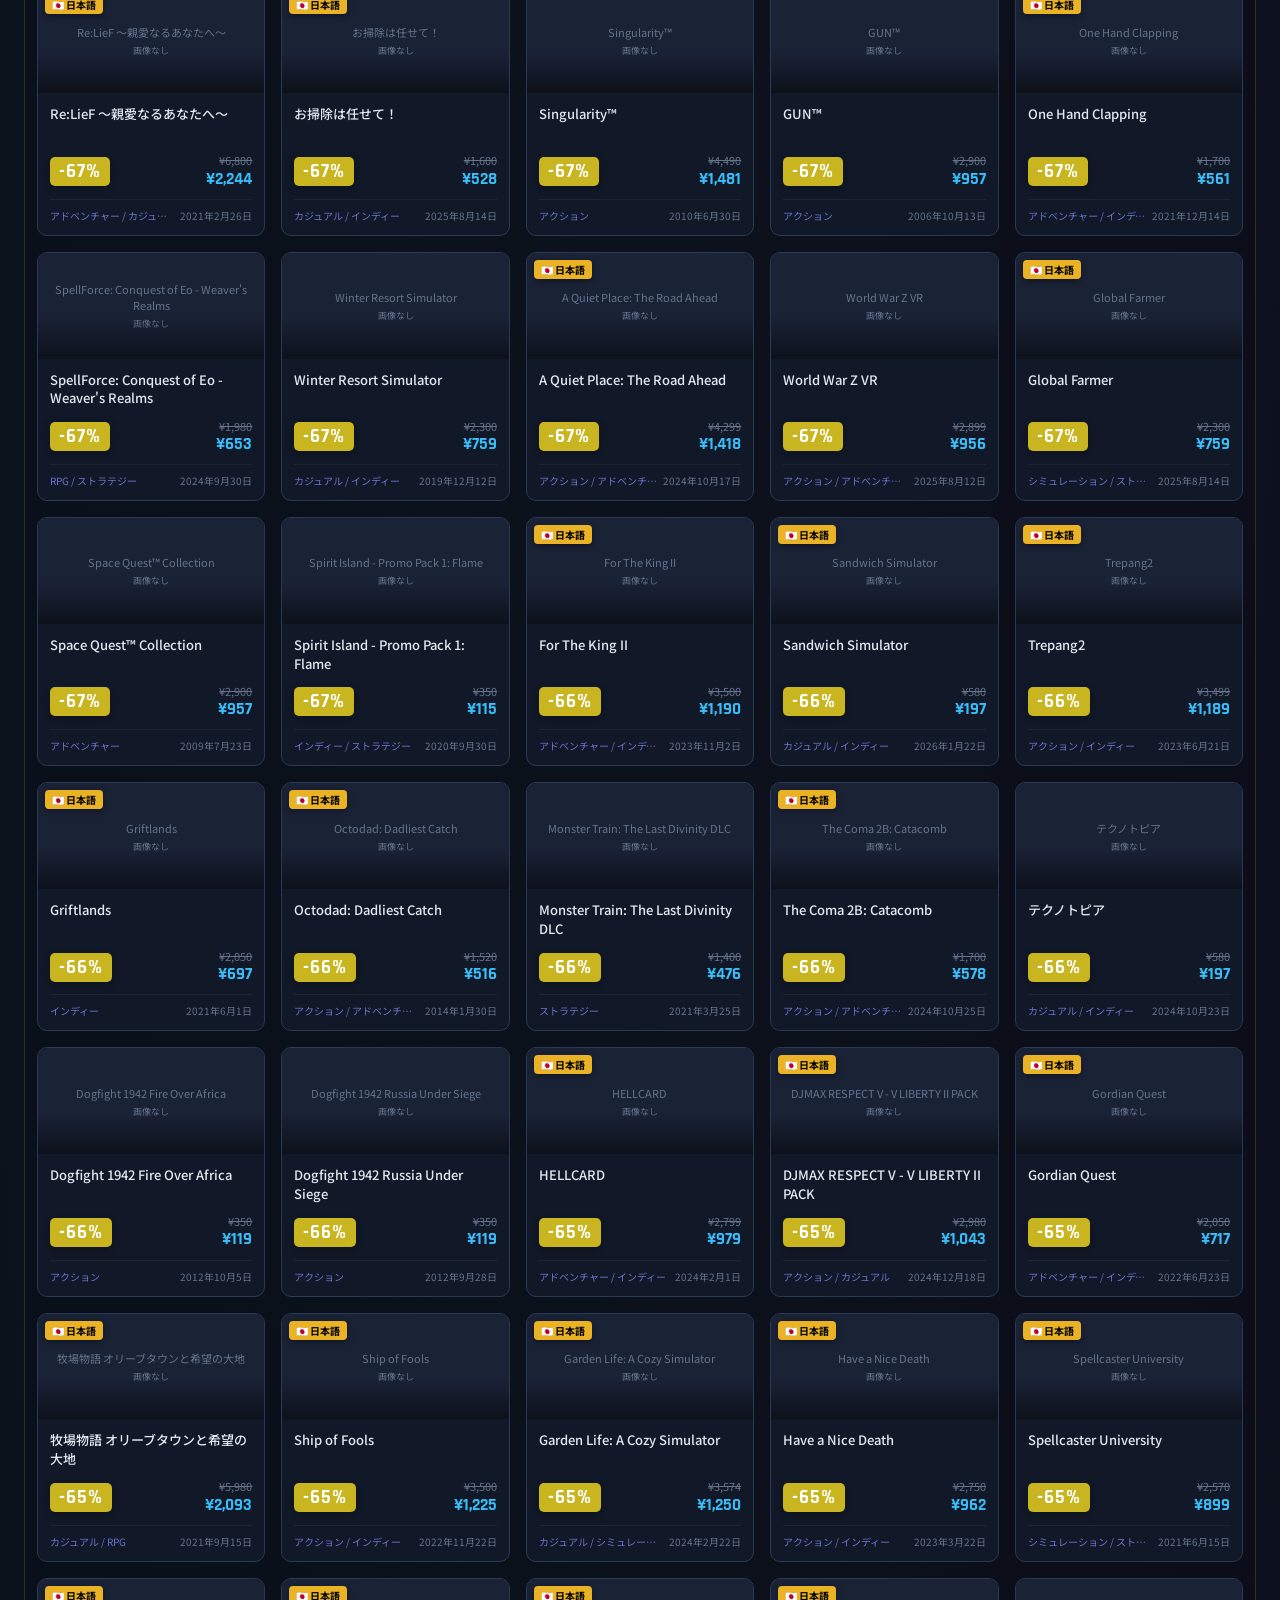
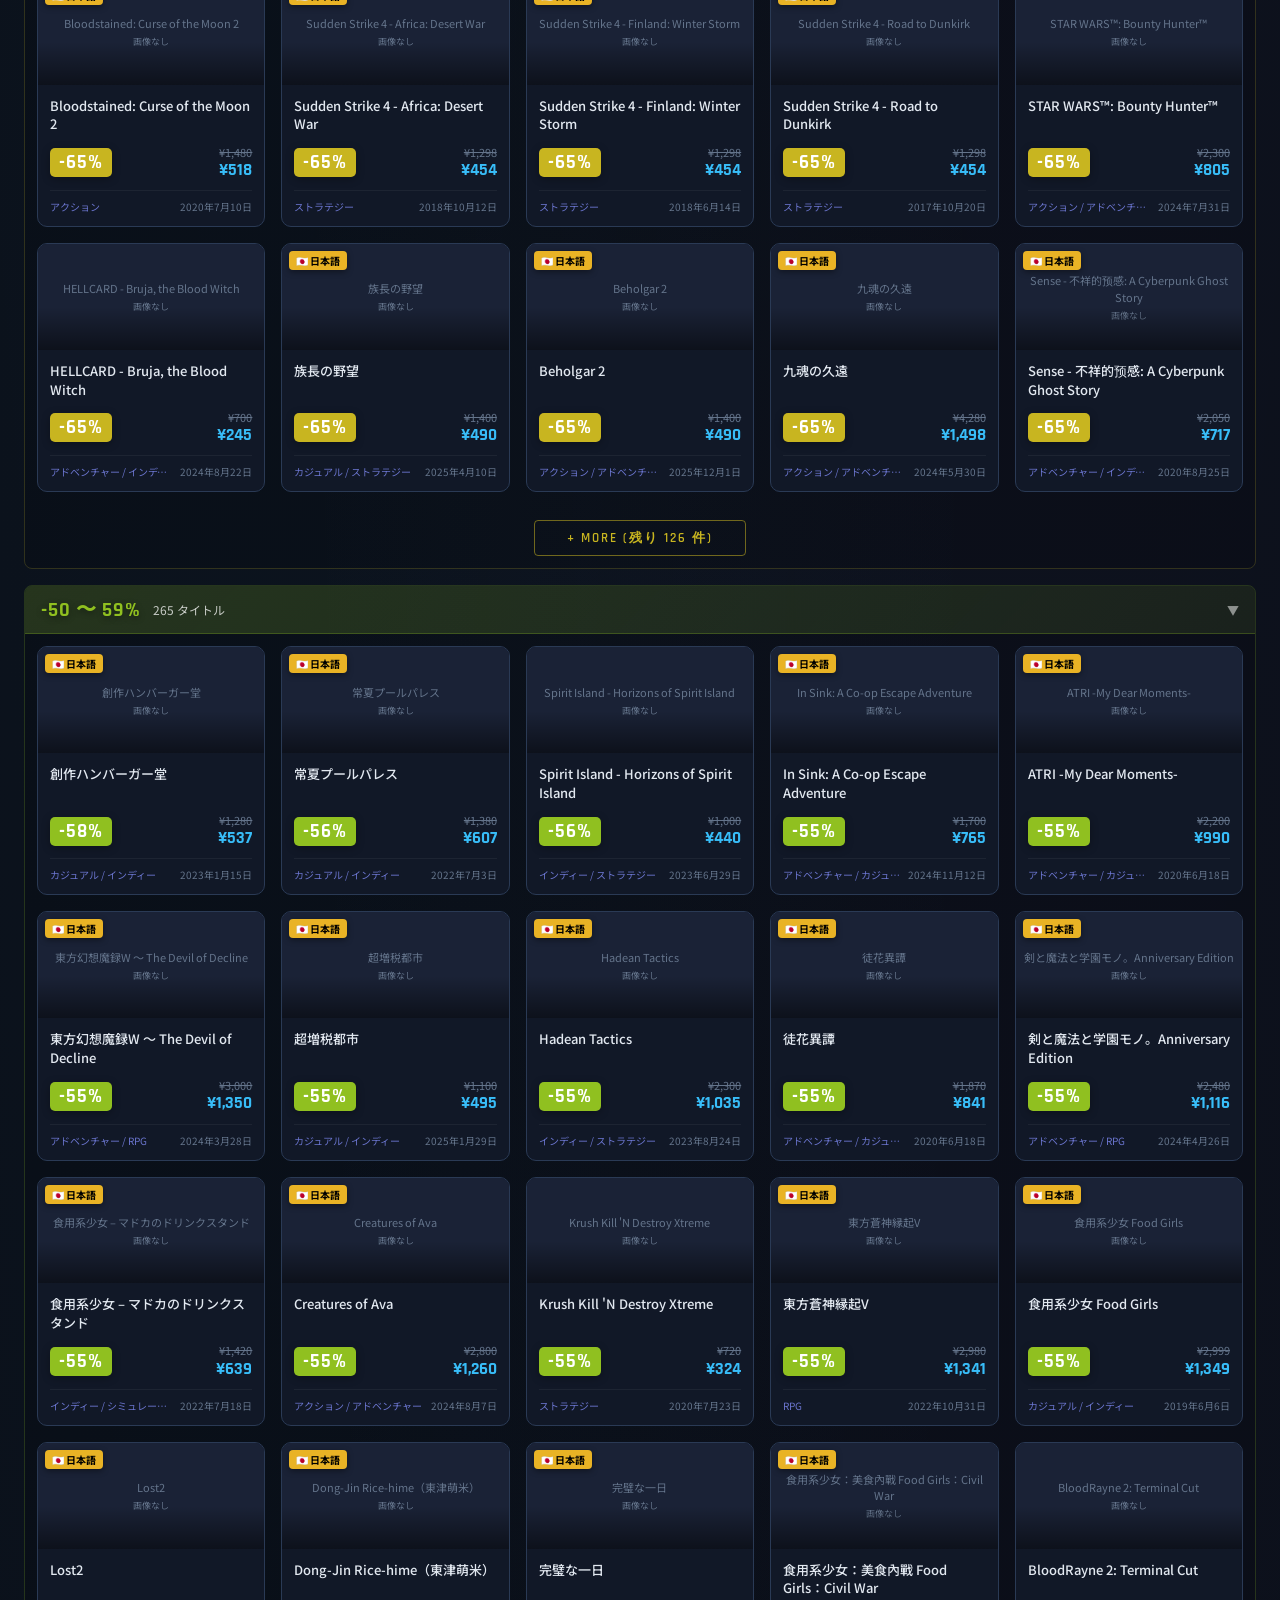
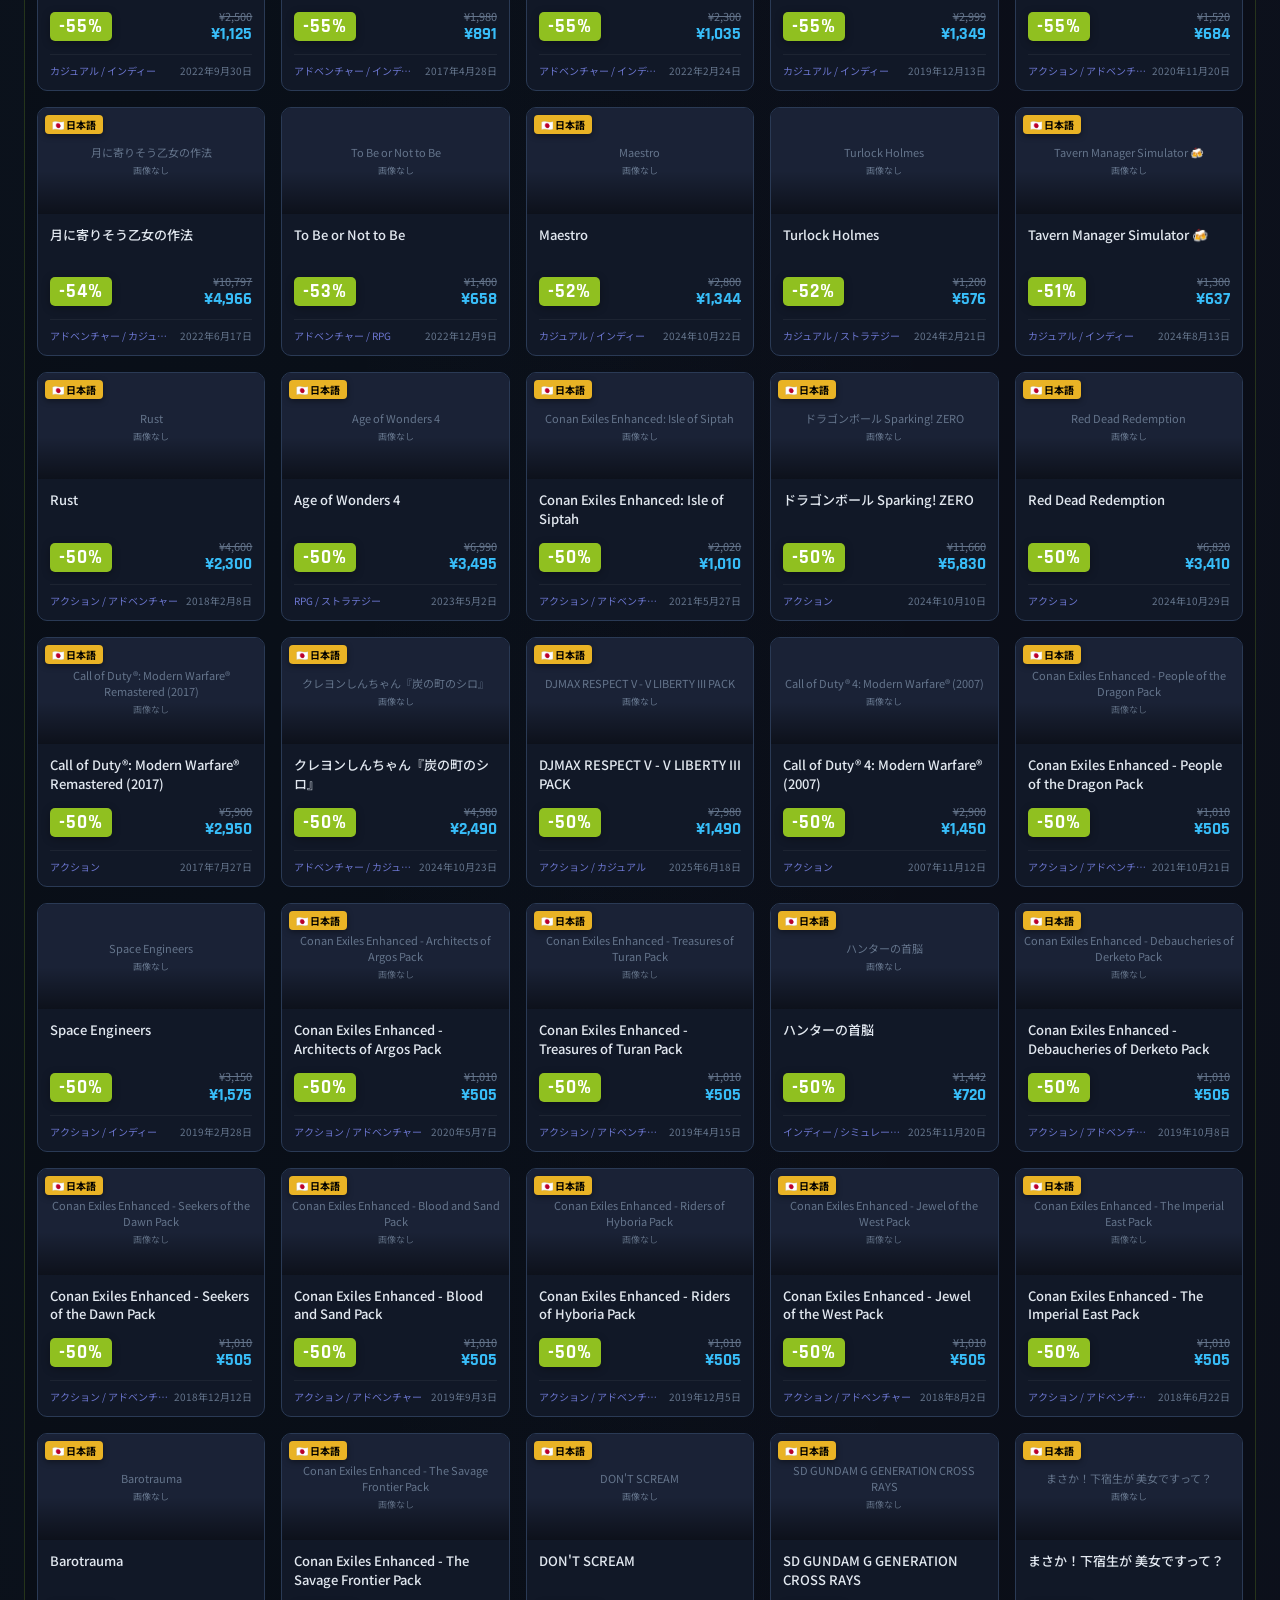
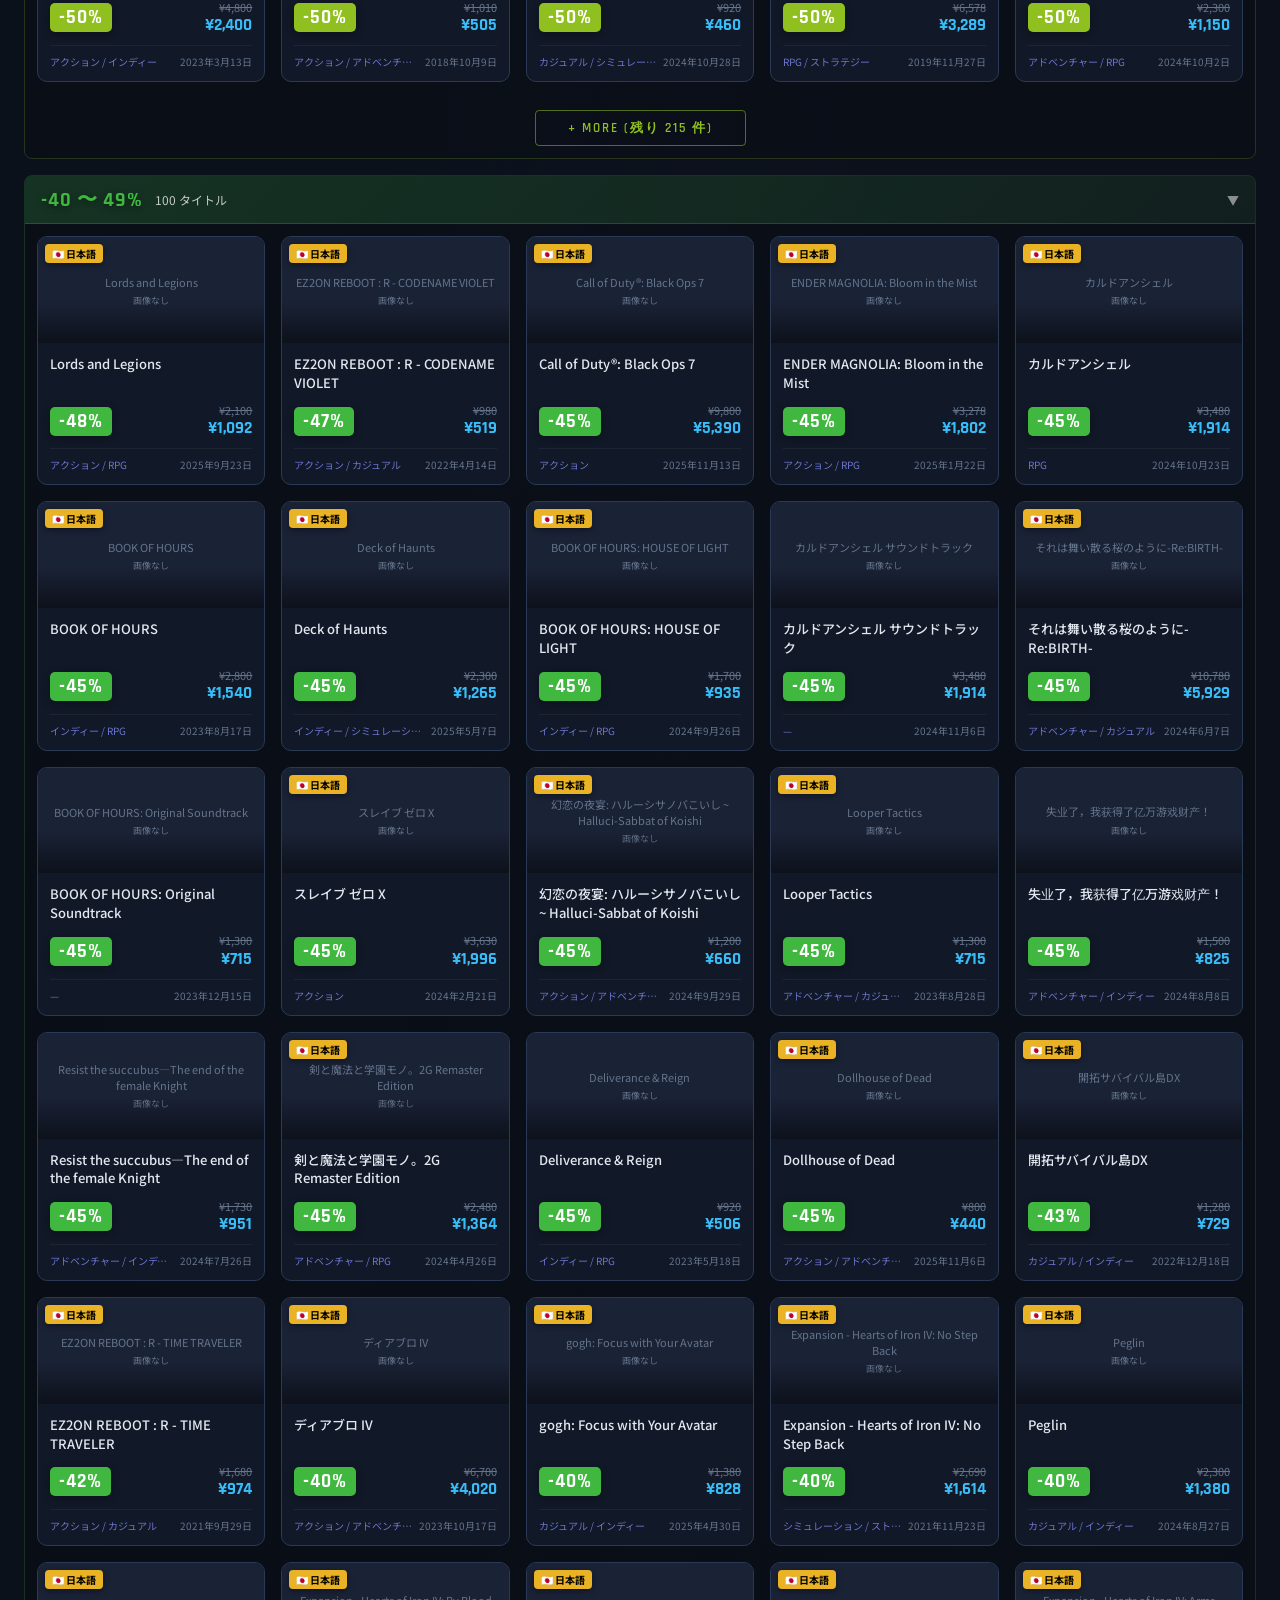
==== commit fa20bf2b: "Update index.html" ====
--- a/index.html
+++ b/index.html
@@ -5,6 +5,9 @@
 <meta name="viewport" content="width=device-width, initial-scale=1.0">
 <meta name="robots" content="noindex, nofollow, noarchive">
 <title>Steam セール — 割引率順</title>
+
+<link rel="stylesheet" href="chat.css">
+  
 <style>
   @import url('https://fonts.googleapis.com/css2?family=Rajdhani:wght@400;600;700&family=Noto+Sans+JP:wght@300;400;500;700&display=swap');
 
--- a/chat.css
+++ b/chat.css
@@ -0,0 +1,95 @@
+.shake {
+  animation: shake 0.5s;
+}
+
+@keyframes shake {
+
+  0% { transform: translateX(0); }
+
+  25% { transform: translateX(-10px); }
+
+  50% { transform: translateX(10px); }
+
+  75% { transform: translateX(-10px); }
+
+  100% { transform: translateX(0); }
+
+}
+
+/* ジャンプ */
+.jump {
+  animation: jump 0.6s;
+}
+
+@keyframes jump {
+  0% { transform: translateY(0); }
+  50% { transform: translateY(-40px); }
+  100% { transform: translateY(0); }
+}
+
+/* 回転 */
+.spin {
+  animation: spin 1s;
+}
+
+@keyframes spin {
+  from { transform: rotate(0deg); }
+  to   { transform: rotate(360deg); }
+}
+
+/* ポヨン */
+.bounce {
+  animation: bounce 0.8s;
+}
+
+@keyframes bounce {
+  0%   { transform: scale(1); }
+  30%  { transform: scale(1.2,0.8); }
+  50%  { transform: scale(0.9,1.1); }
+  70%  { transform: scale(1.1,0.9); }
+  100% { transform: scale(1); }
+}
+
+/* 点滅 */
+.flash {
+  animation: flash 0.8s;
+}
+
+@keyframes flash {
+  0%,100% { opacity:1; }
+  50% { opacity:0.2; }
+}
+
+/* ドキドキ */
+.heartbeat {
+  animation: heartbeat 1s;
+}
+
+@keyframes heartbeat {
+  0%,100% { transform: scale(1); }
+  25% { transform: scale(1.15); }
+  50% { transform: scale(1); }
+  75% { transform: scale(1.15); }
+}
+
+/* ぷるぷる */
+.tremble {
+  animation: tremble 0.3s infinite;
+}
+
+@keyframes tremble {
+  0% { transform: rotate(-2deg); }
+  50% { transform: rotate(2deg); }
+  100% { transform: rotate(-2deg); }
+}
+
+/* 上下に浮遊 */
+.float {
+  animation: float 2s infinite ease-in-out;
+}
+
+@keyframes float {
+  0% { transform: translateY(0); }
+  50% { transform: translateY(-12px); }
+  100% { transform: translateY(0); }
+}
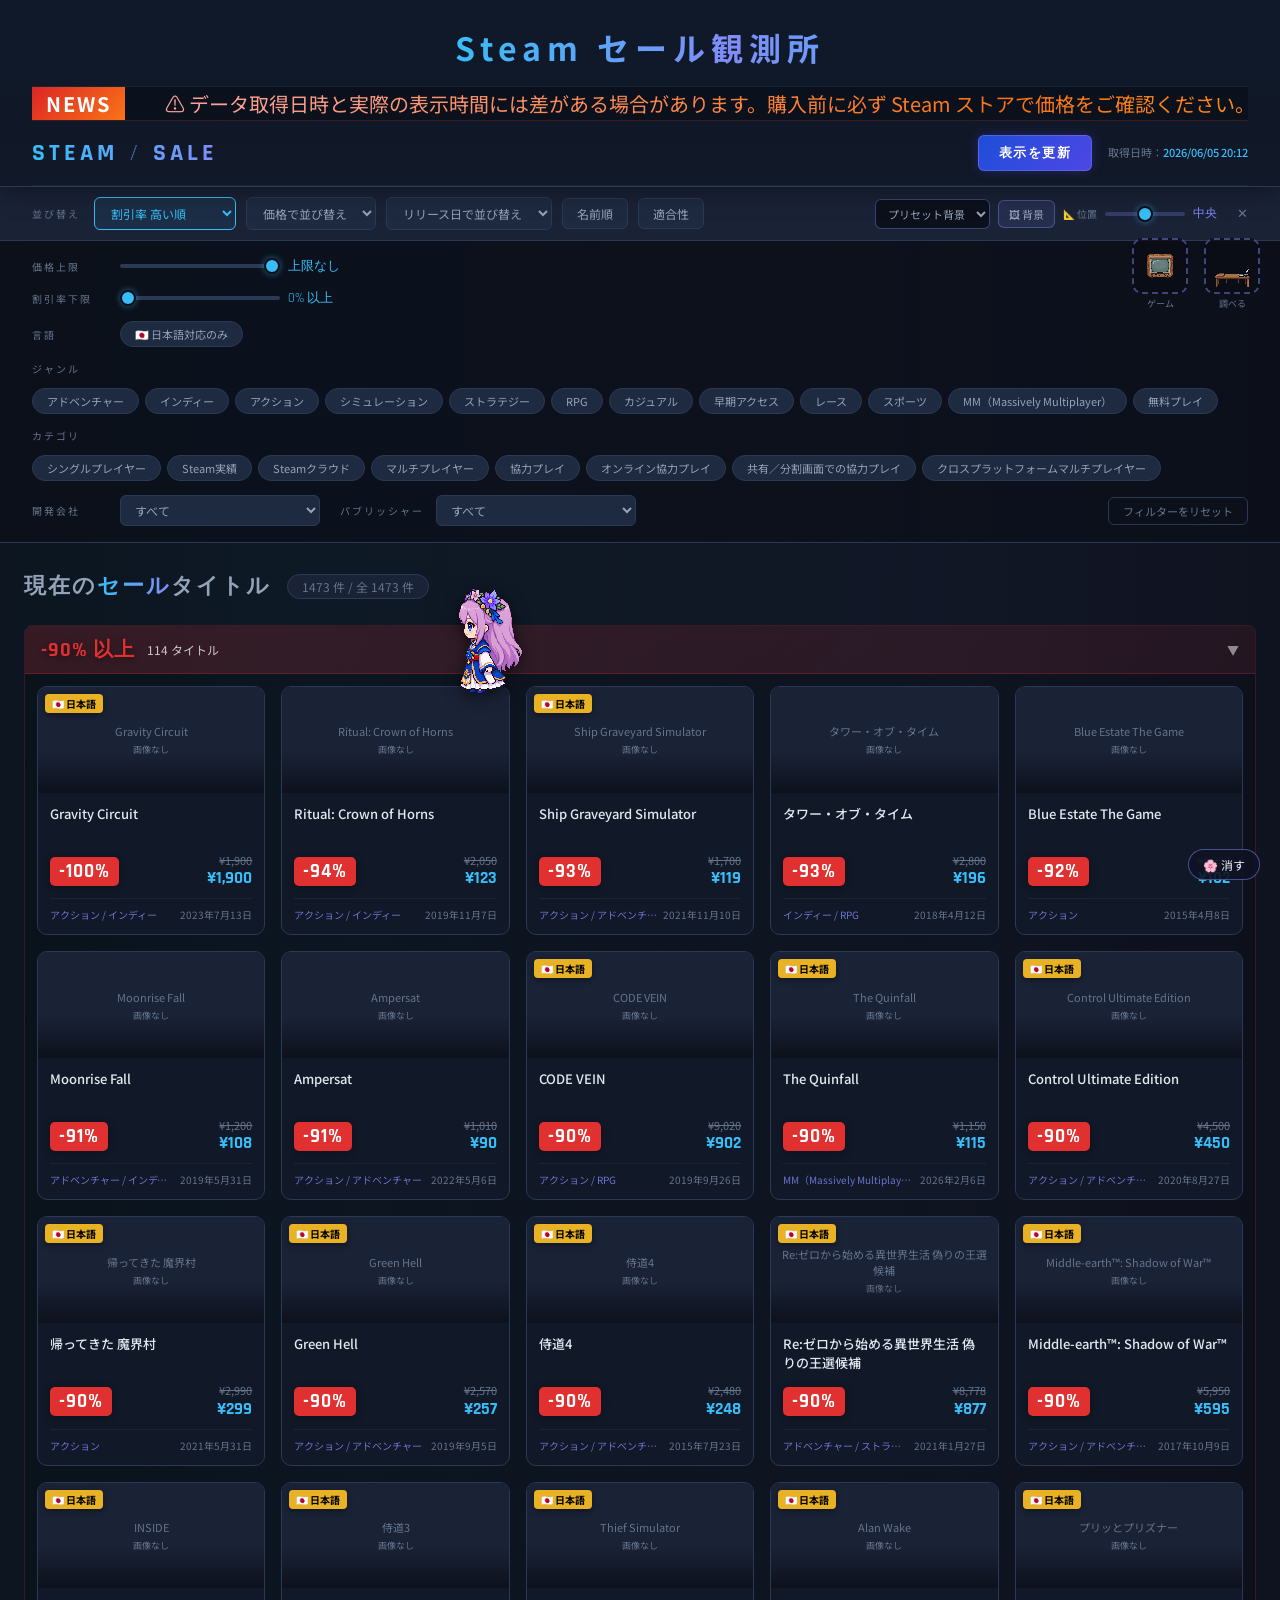
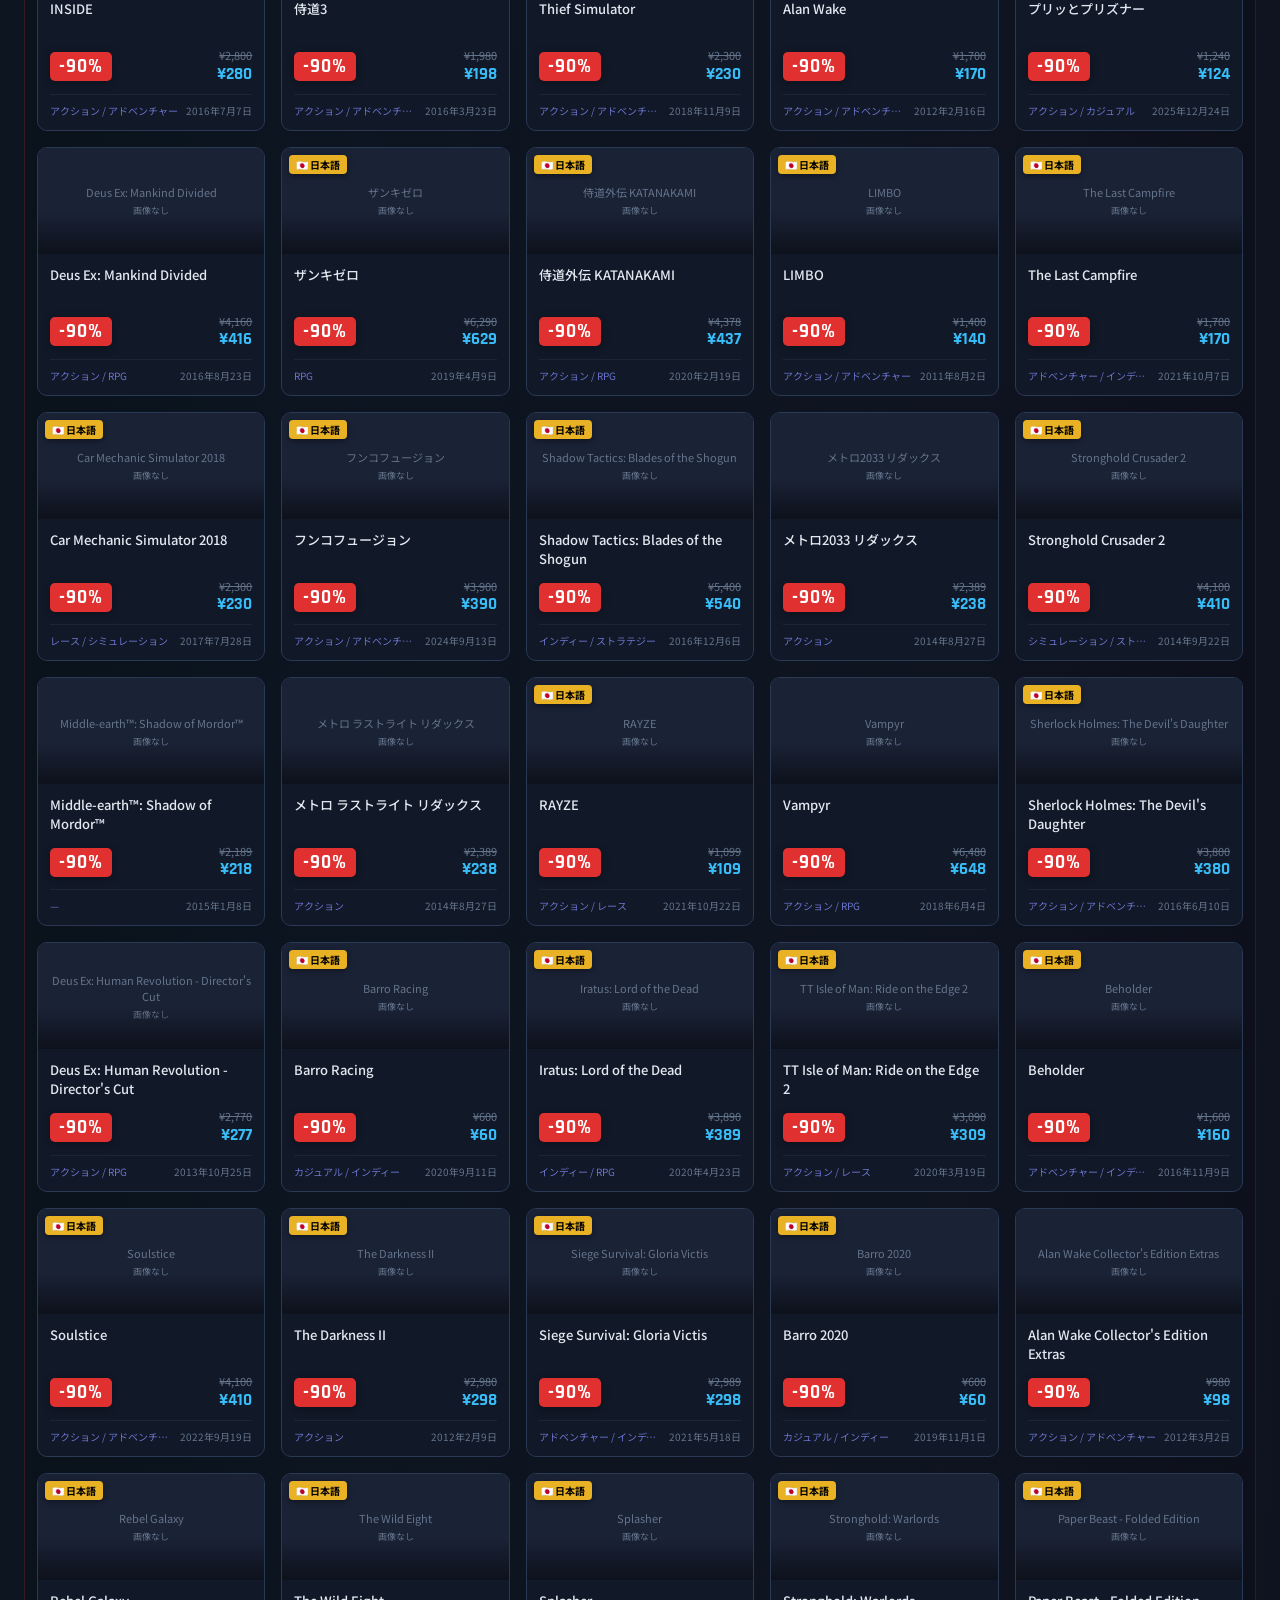
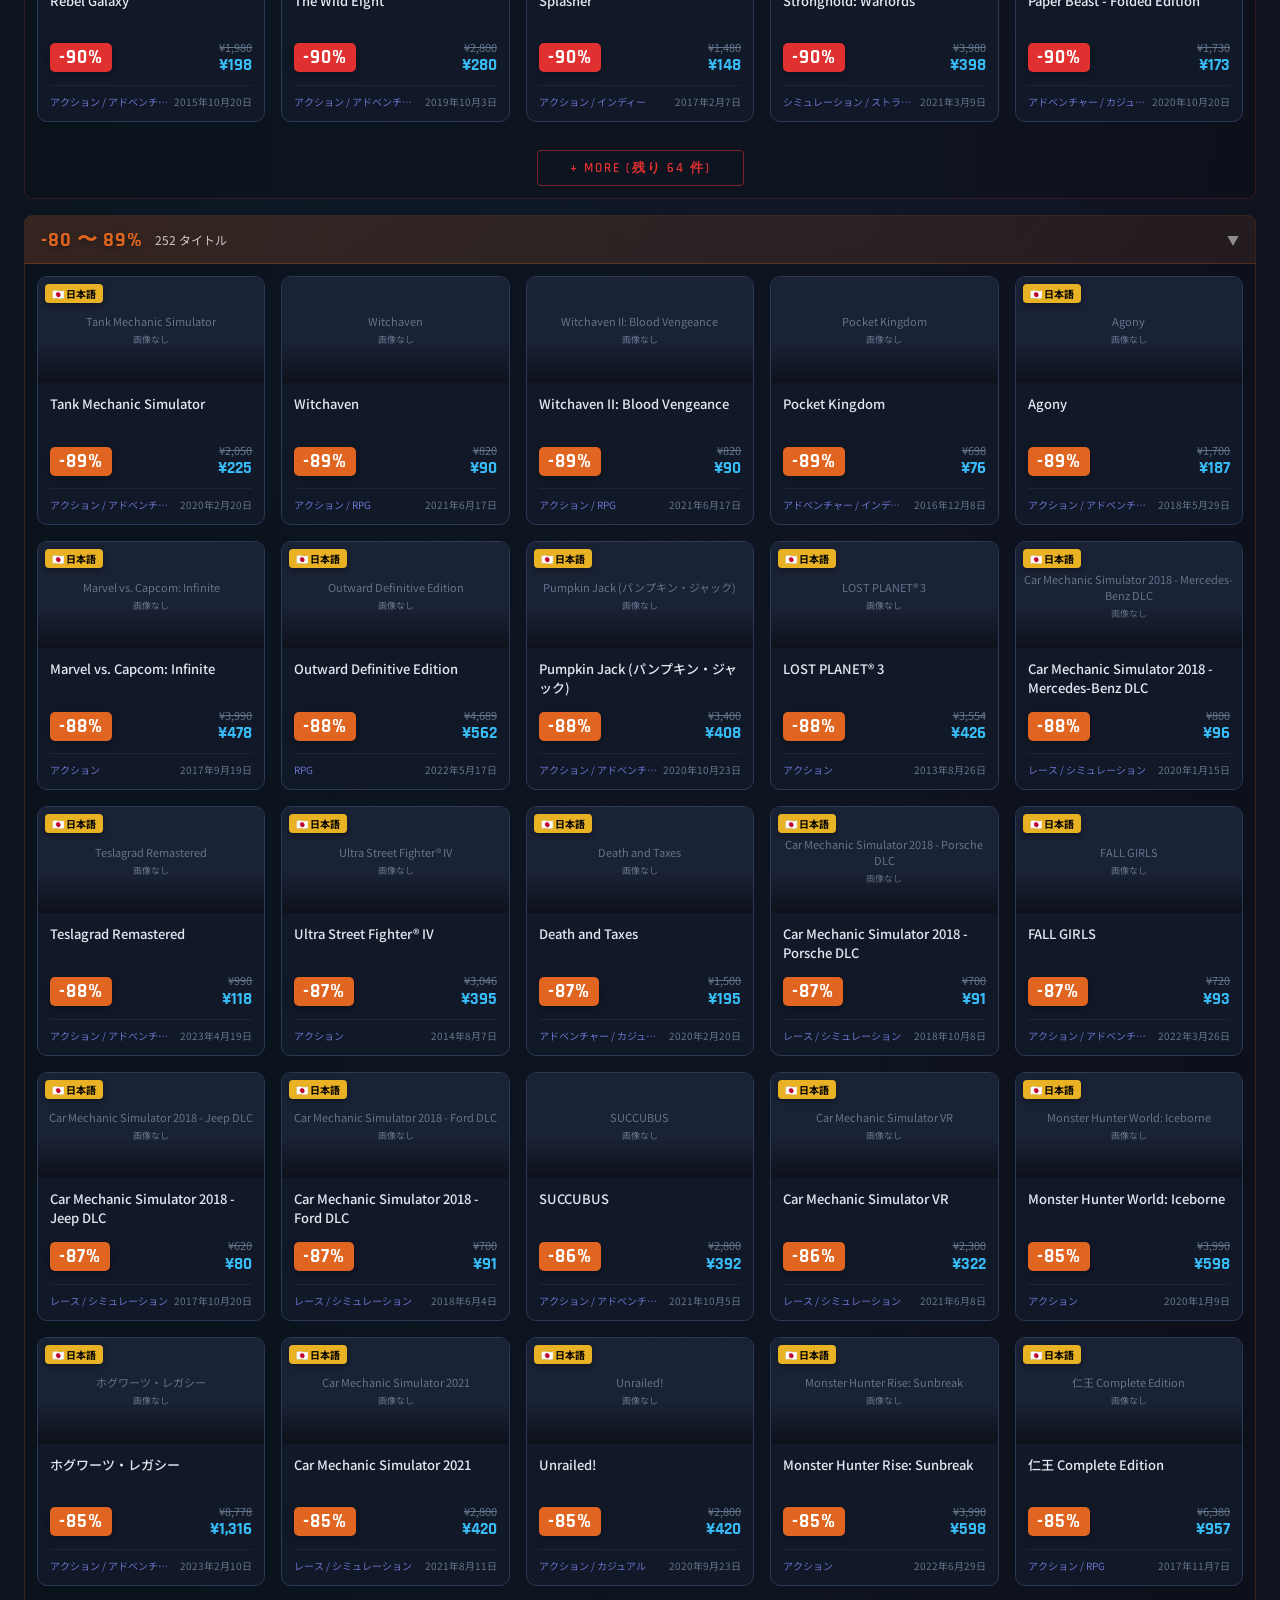
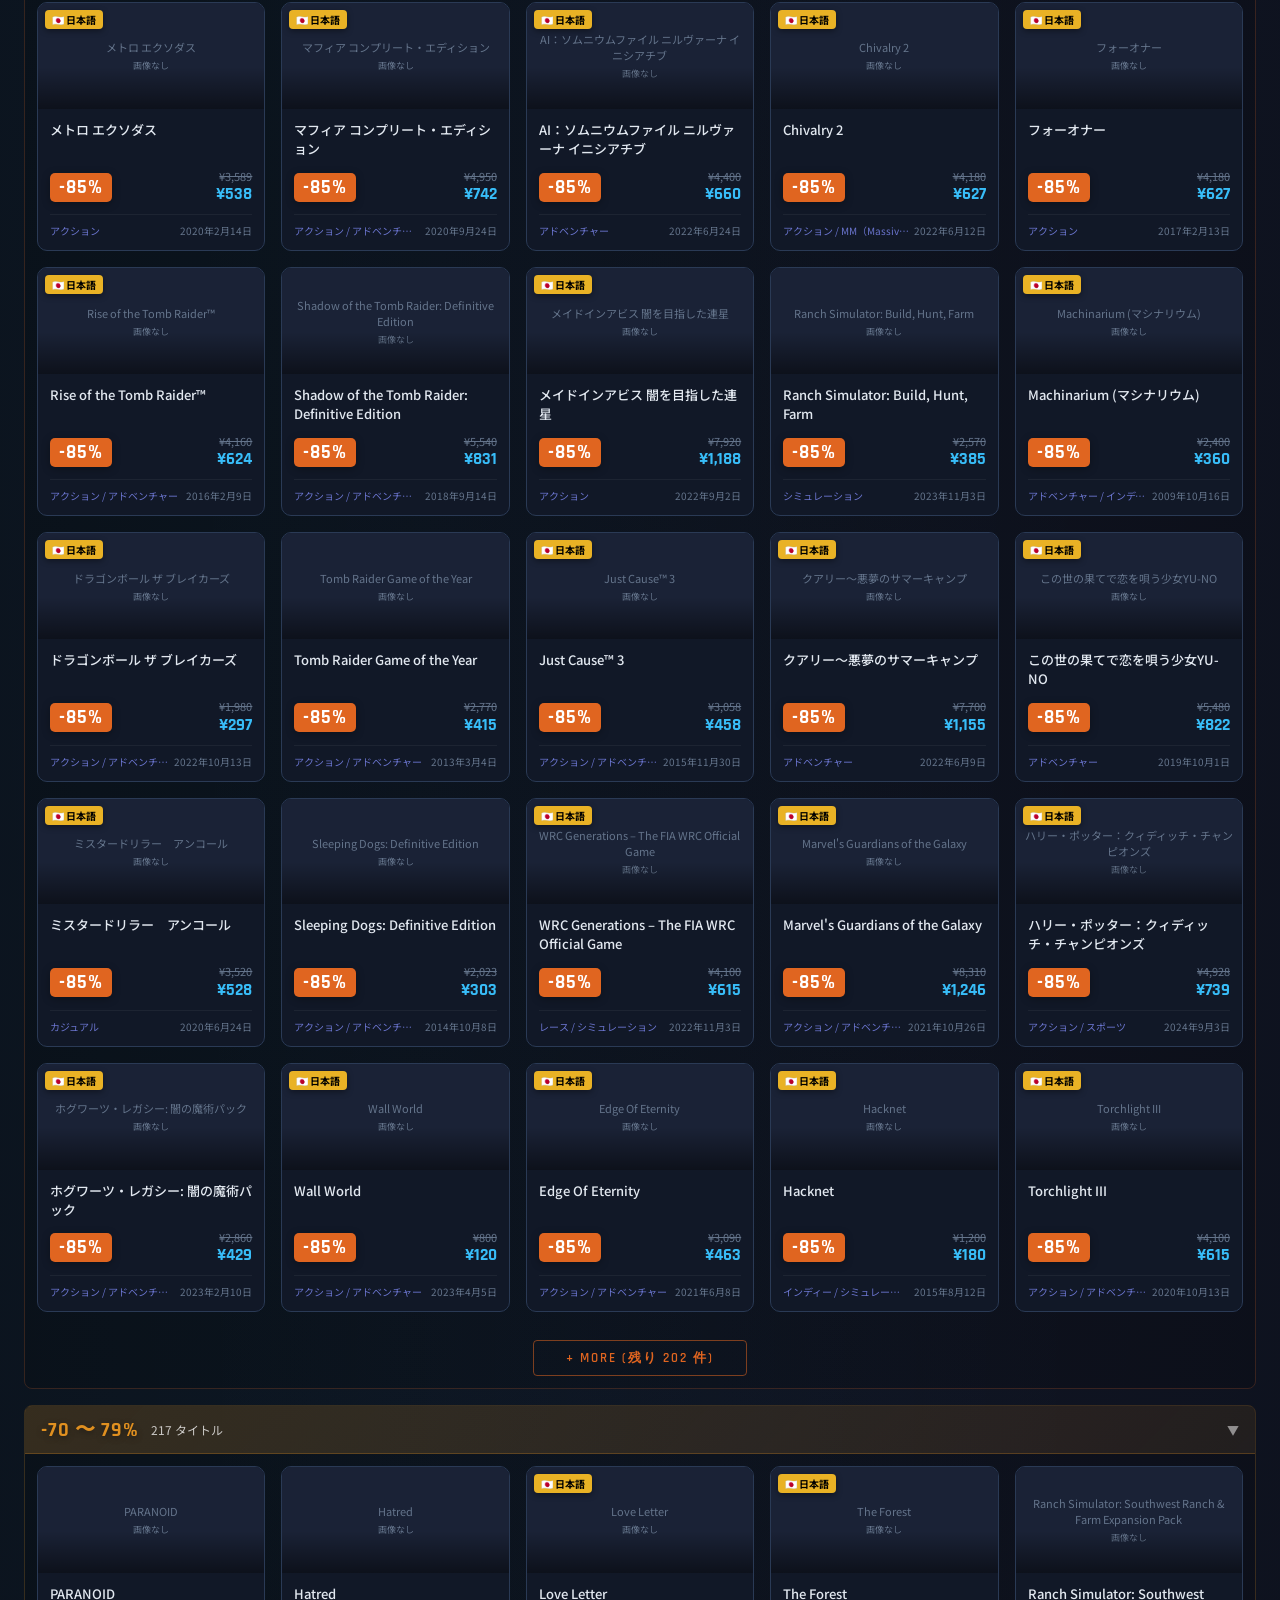
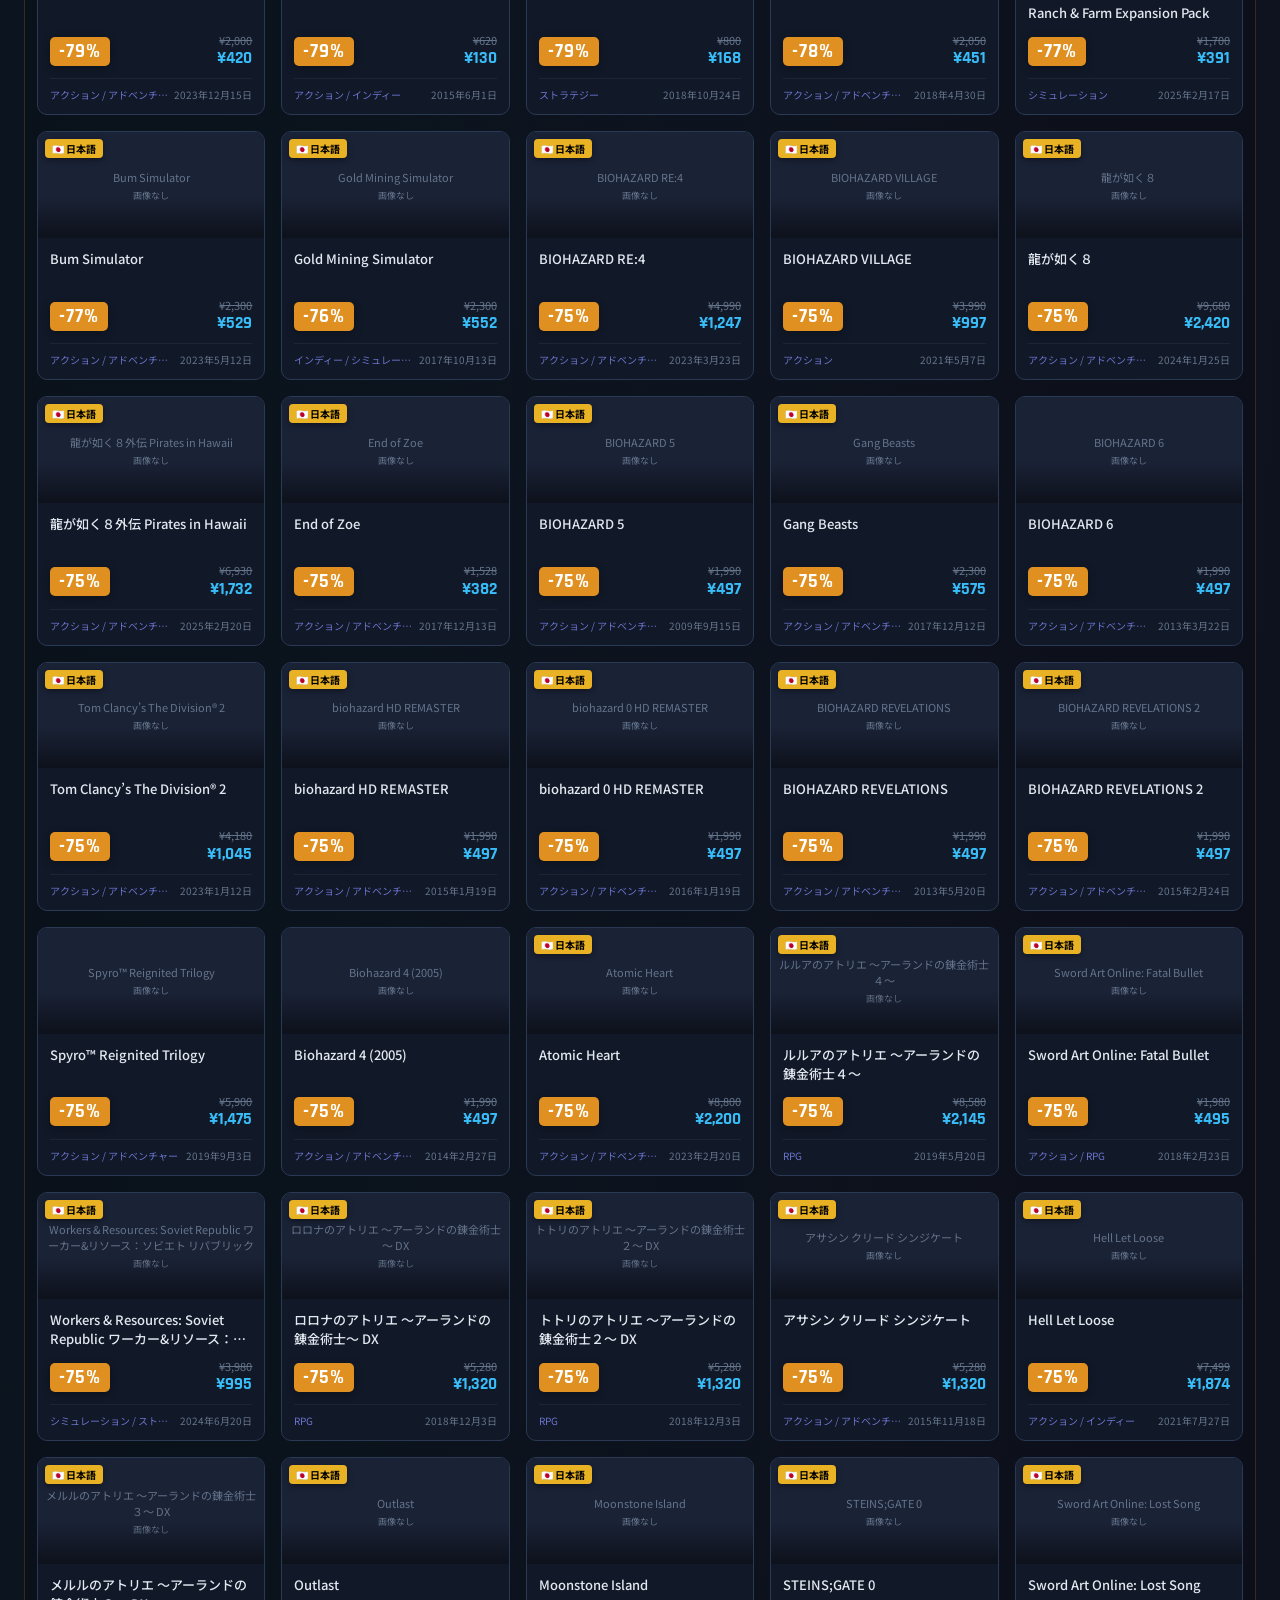
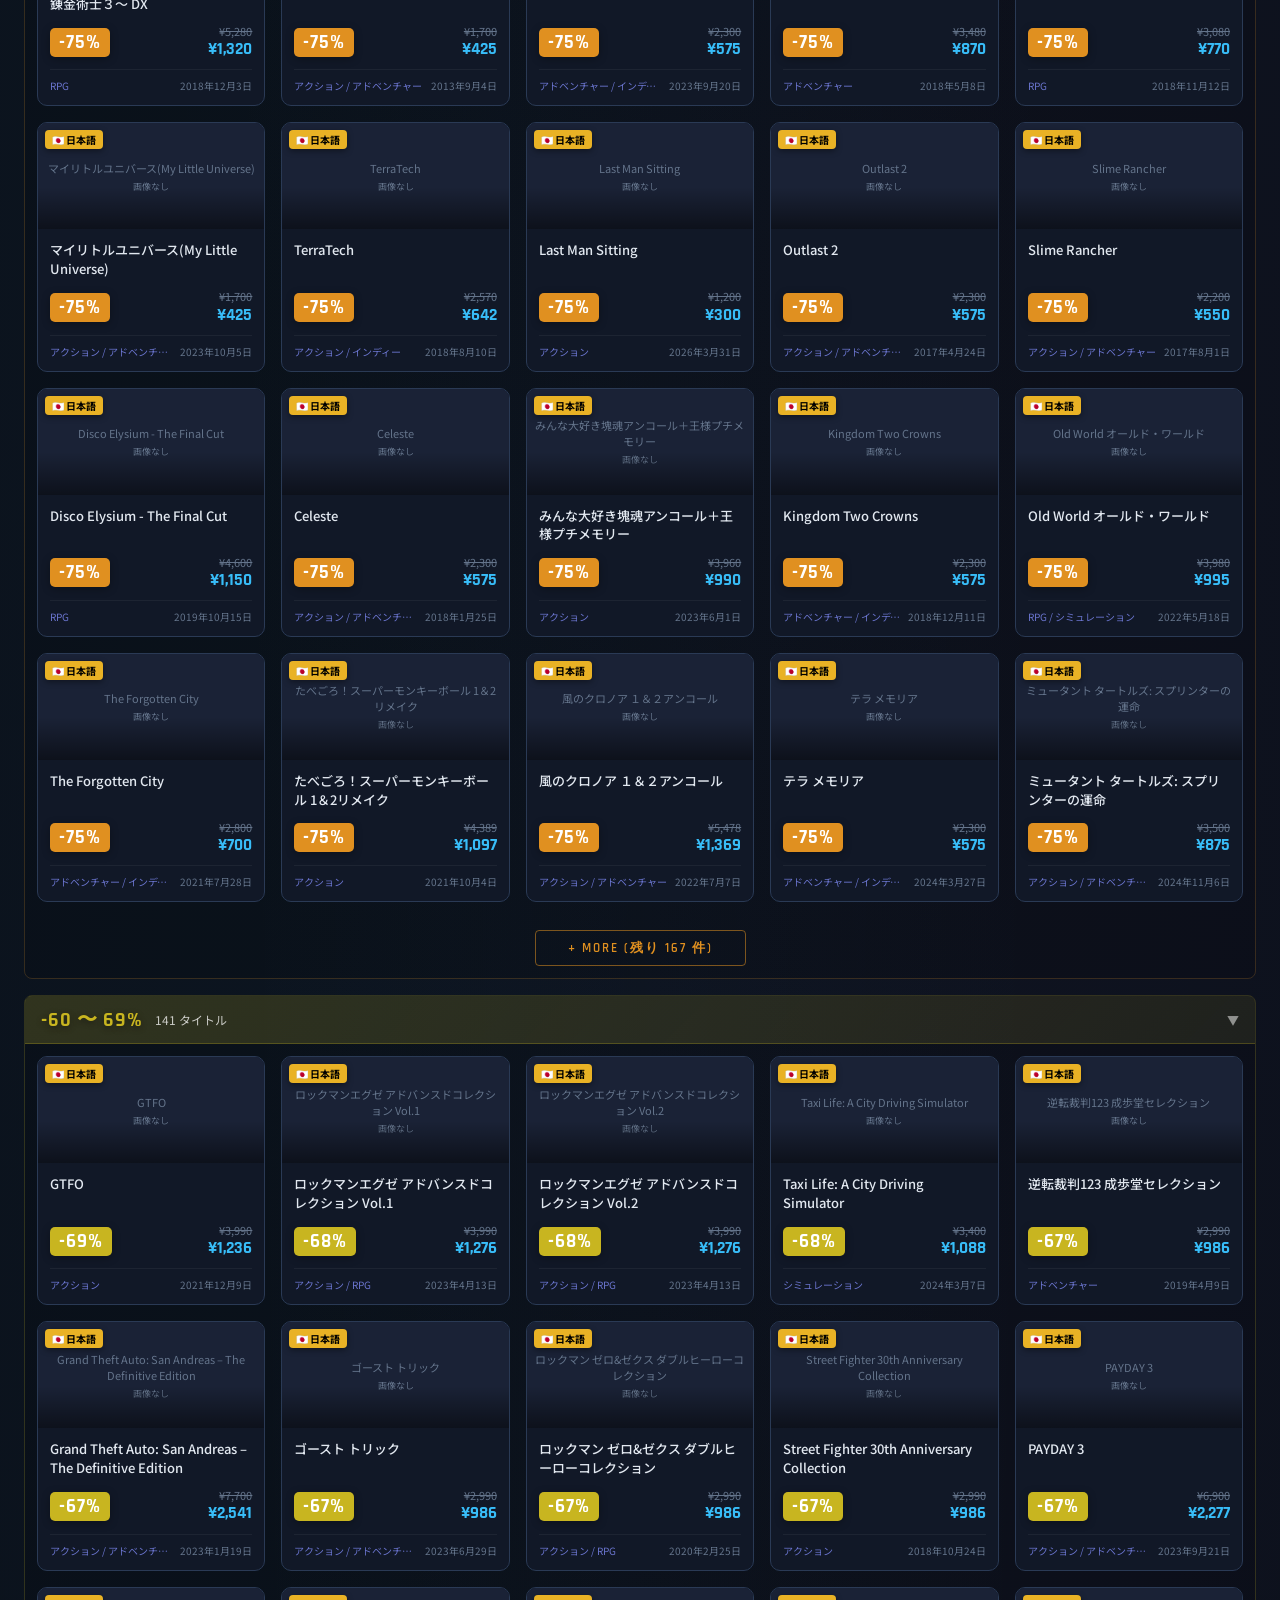
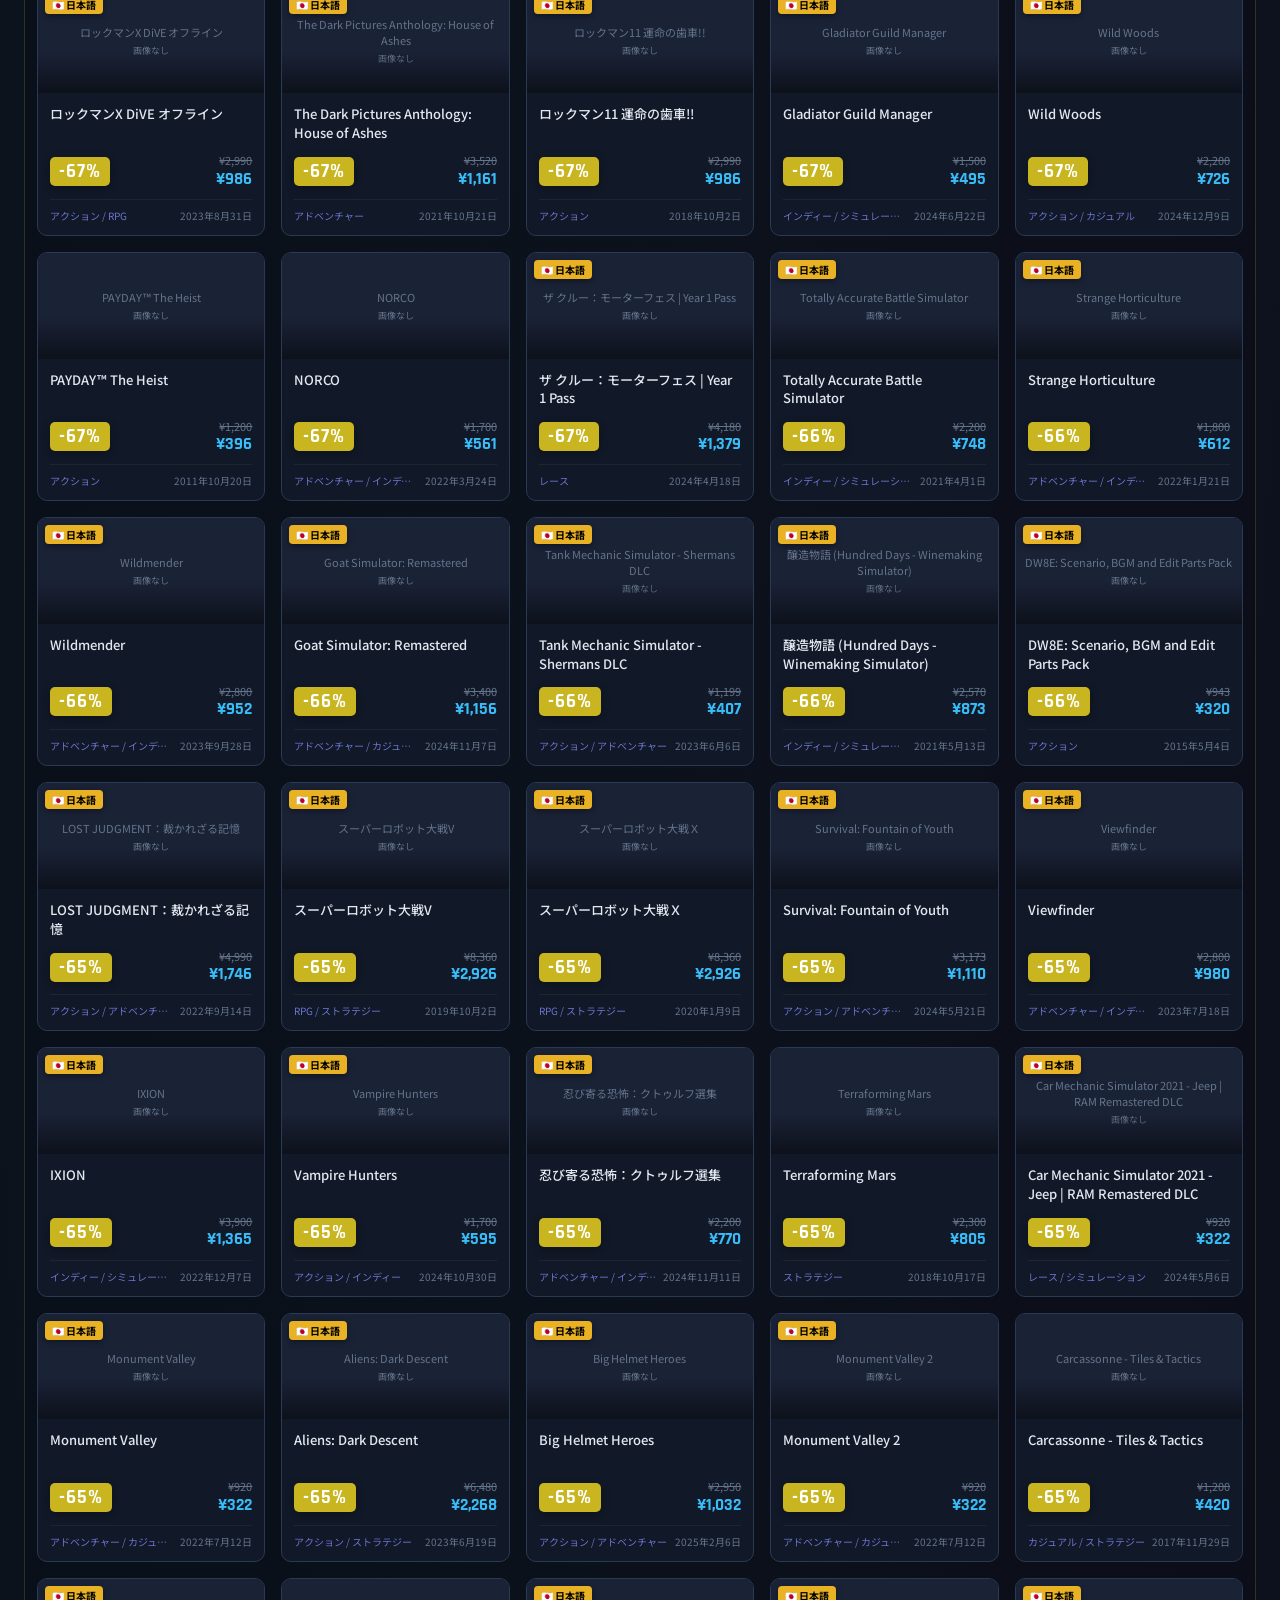
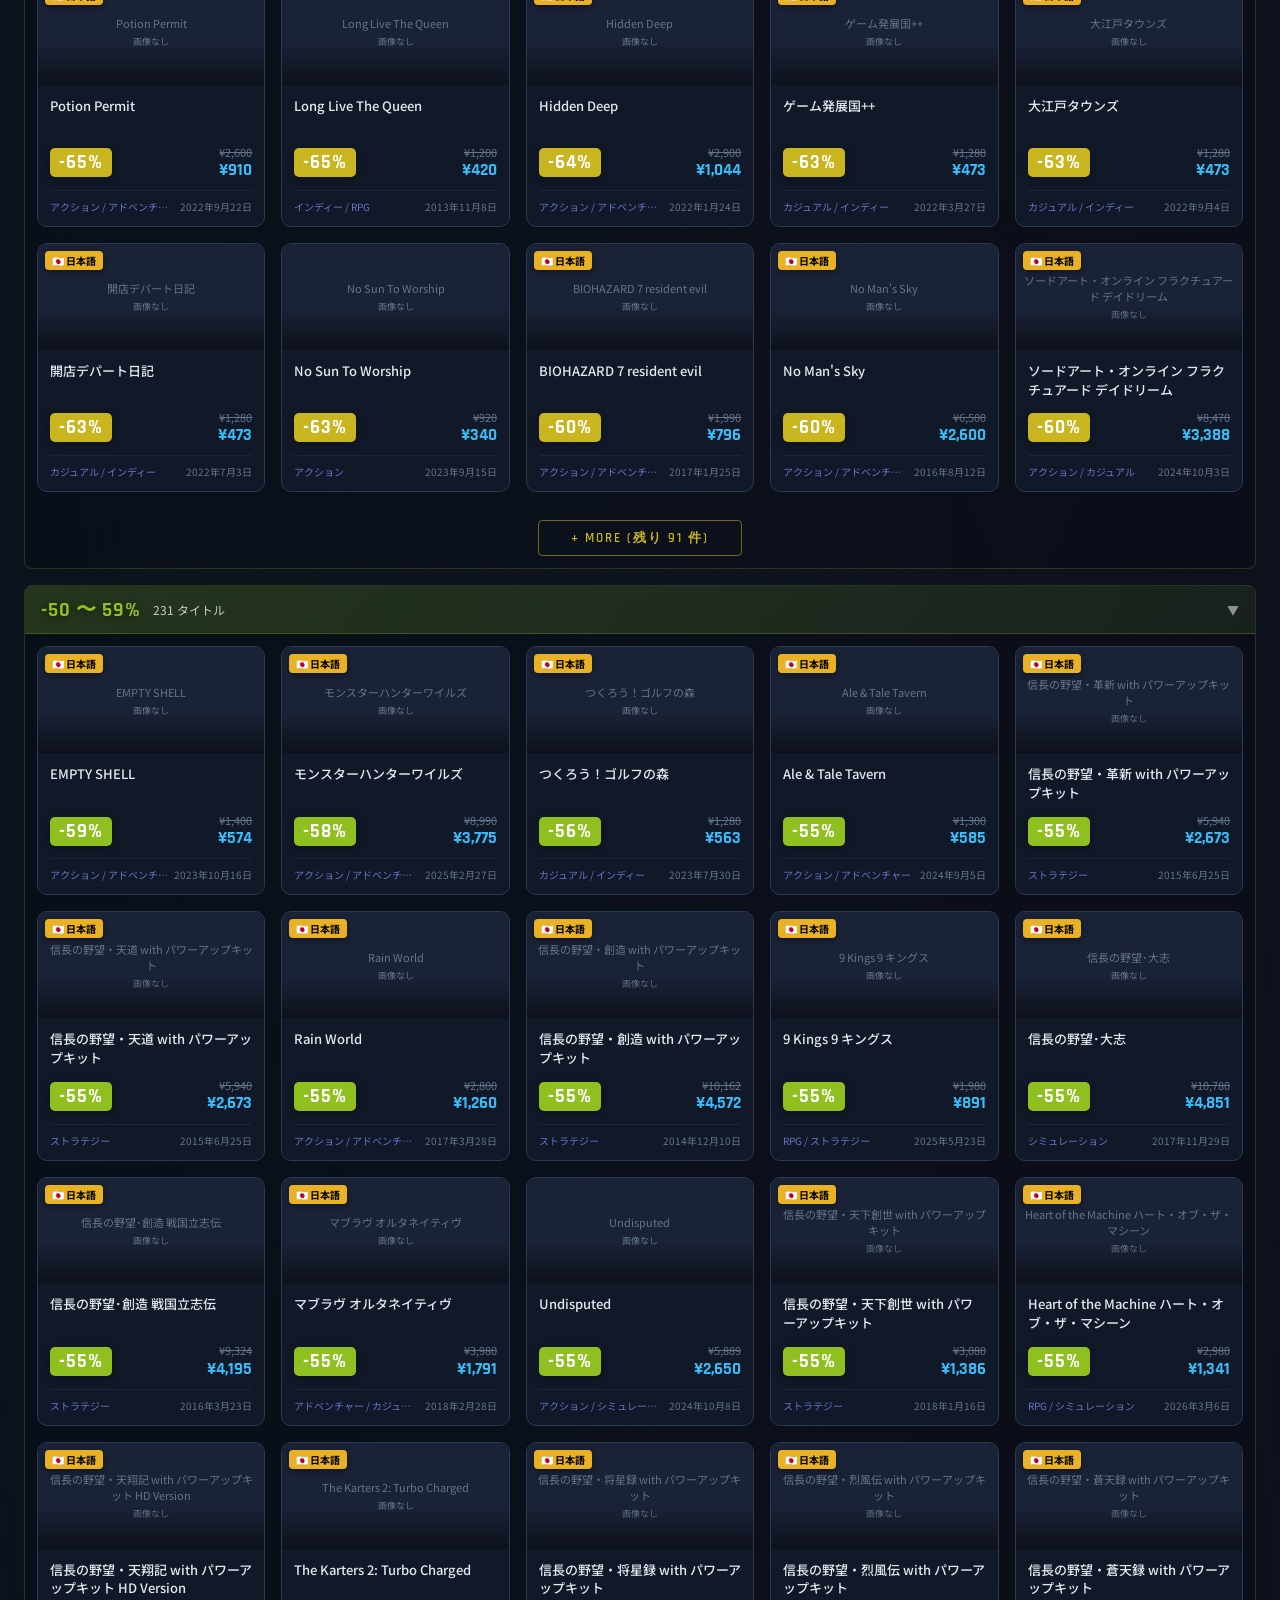
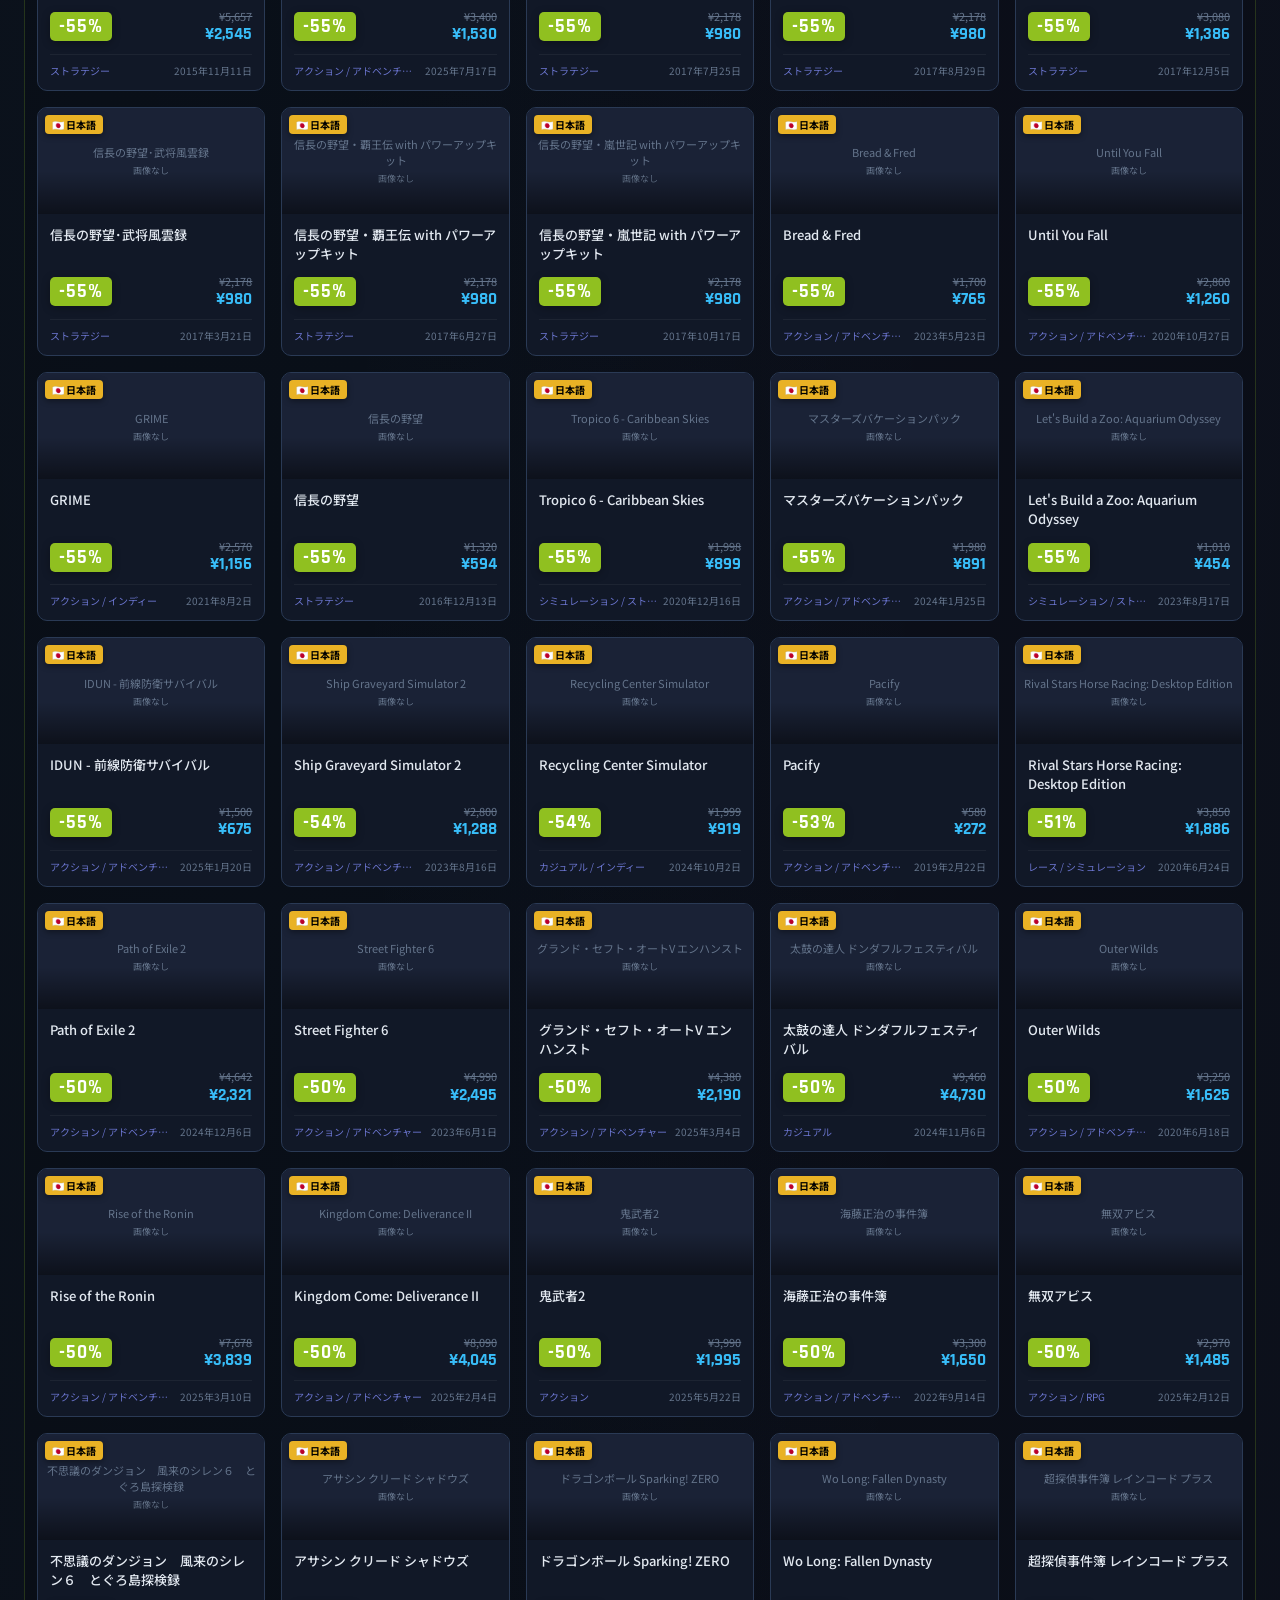
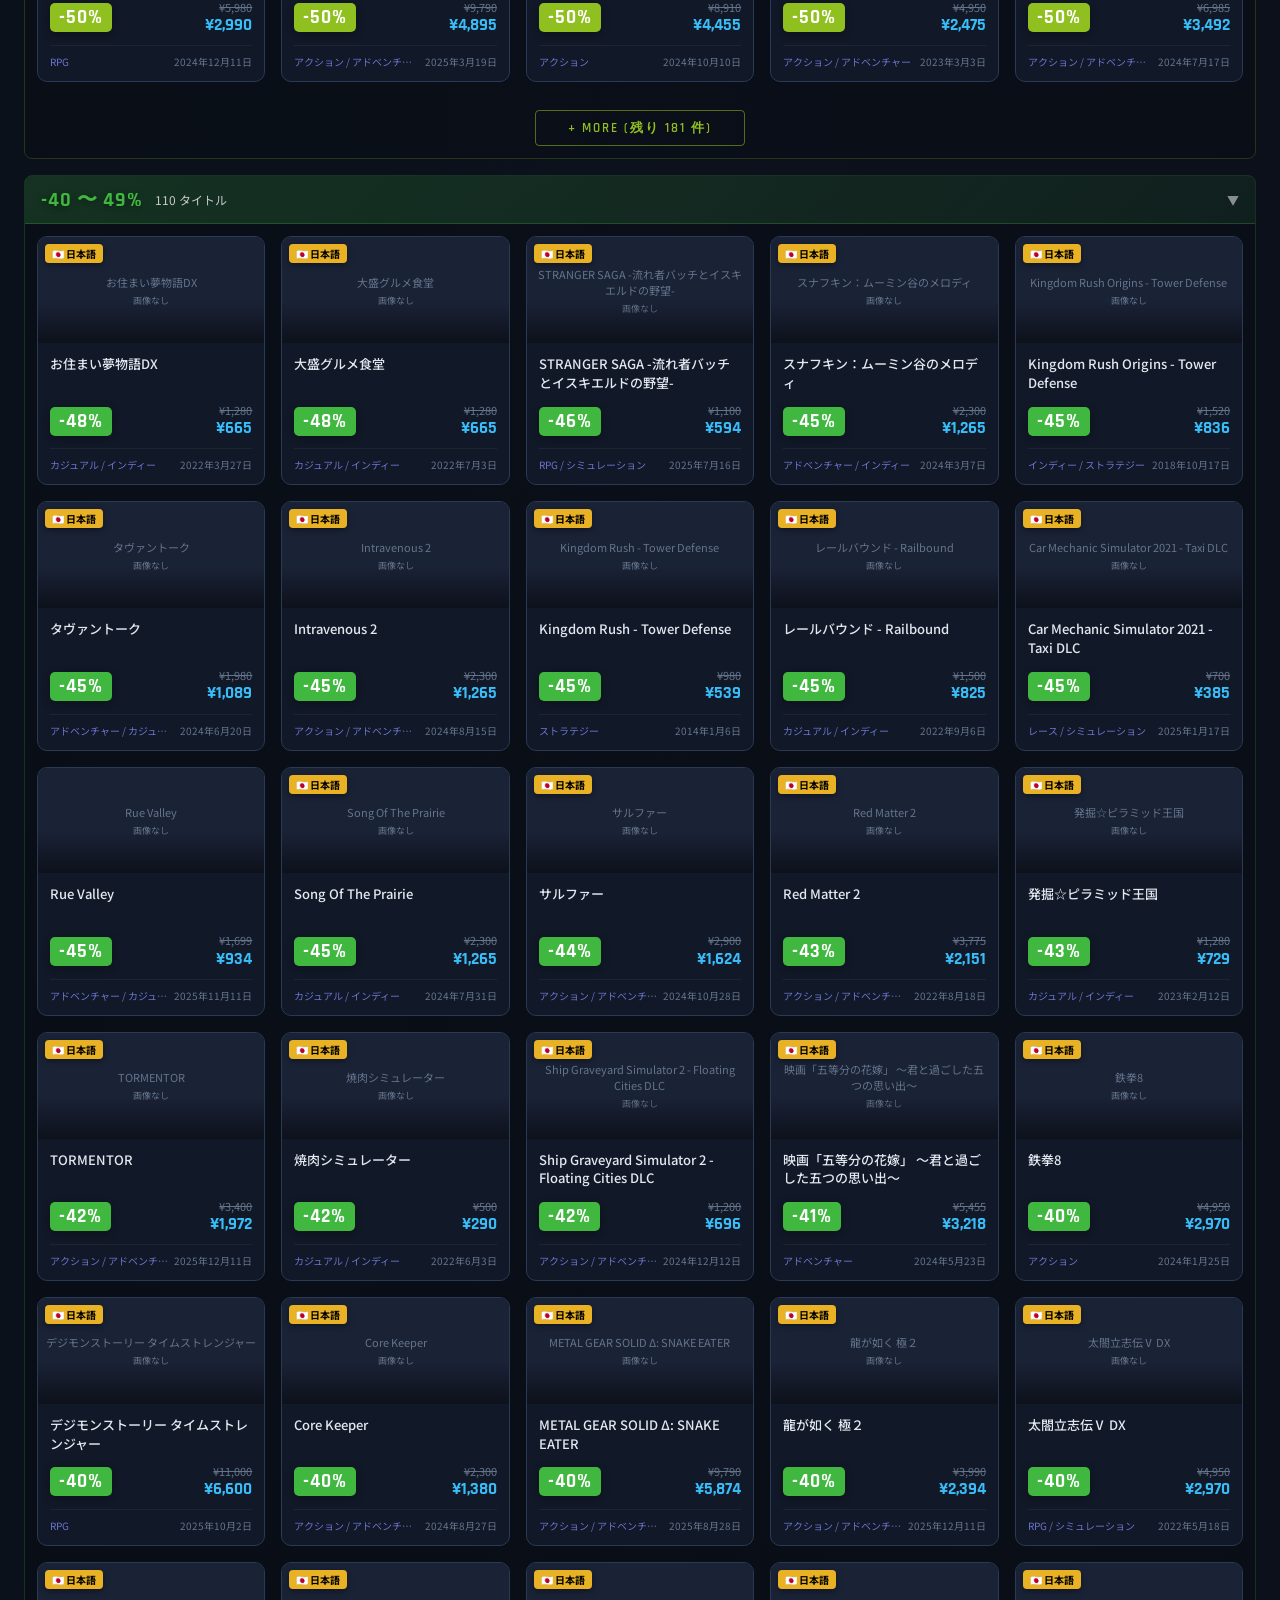
==== commit 4cbc606d: "Update index.html" ====
--- a/index.html
+++ b/index.html
@@ -536,6 +536,30 @@
     display: grid;
     grid-template-columns: repeat(auto-fill, minmax(210px, 1fr));
     gap: 16px;
+  }
+  
+  /* 小さいスマホの時だけ3列表示 */
+  @media (max-width: 480px) {
+
+  .band-grid,
+  #plain-grid {
+    grid-template-columns: repeat(3, 1fr);
+    gap: 8px;
+  }
+
+  .game-name {
+    font-size: 11px;
+    min-height: auto;
+  }
+
+  .sale-price {
+    font-size: 14px;
+  }
+
+  .discount-badge {
+    font-size: 14px;
+  }
+
   }
 
   /* カード */
--- a/chat.css
+++ b/chat.css
@@ -92,4 +92,100 @@
   0% { transform: translateY(0); }
   50% { transform: translateY(-12px); }
   100% { transform: translateY(0); }
-}+}
+
+/* チャットイメージ画像 */
+.chat-image {
+  margin: 8px 0;
+}
+
+.chat-image img {
+  max-width: 90%;
+  max-height: 400px;
+  border-radius: 12px;
+  display: block;
+}
+
+/* チャットイメージ動画 */
+.chat-video {
+  margin: 12px 0;
+  text-align: center;
+}
+
+.chat-video video {
+  max-width: 90%;
+  max-height: 600px;
+  width: auto;
+  height: auto;
+  border-radius: 12px;
+  display: block;
+  margin: 0 auto;
+}
+
+#chat-audio-controls {
+
+  margin-top: 6px;
+
+  display: flex;
+
+  gap: 4px;
+
+  opacity: 0.8;
+
+}
+
+#chat-bgm-controls {
+
+  margin-top: 4px;
+
+  display: flex;
+
+  gap: 6px;
+
+}
+
+#bgm-name {
+
+  font-size: 11px;
+
+  color: #94a3b8;
+
+  margin-top: 2px;
+
+  white-space: nowrap;
+
+  overflow: hidden;
+
+  text-overflow: ellipsis;
+
+}
+
+#affection-display {
+  font-size: 11px;
+  color: #fbbf24;
+}
+
+#affection-rank {
+  font-size: 11px;
+  color: #38bdf8;
+}
+
+#chat-header-line1,
+#chat-header-line2 {
+  display: flex;
+  align-items: center;
+  gap: 8px;
+}
+
+.chat-shake {
+  animation: chatShake 0.5s;
+}
+
+@keyframes chatShake {
+  0%   { transform: translateX(0); }
+  20%  { transform: translateX(-8px); }
+  40%  { transform: translateX(8px); }
+  60%  { transform: translateX(-8px); }
+  80%  { transform: translateX(8px); }
+  100% { transform: translateX(0); }
+}
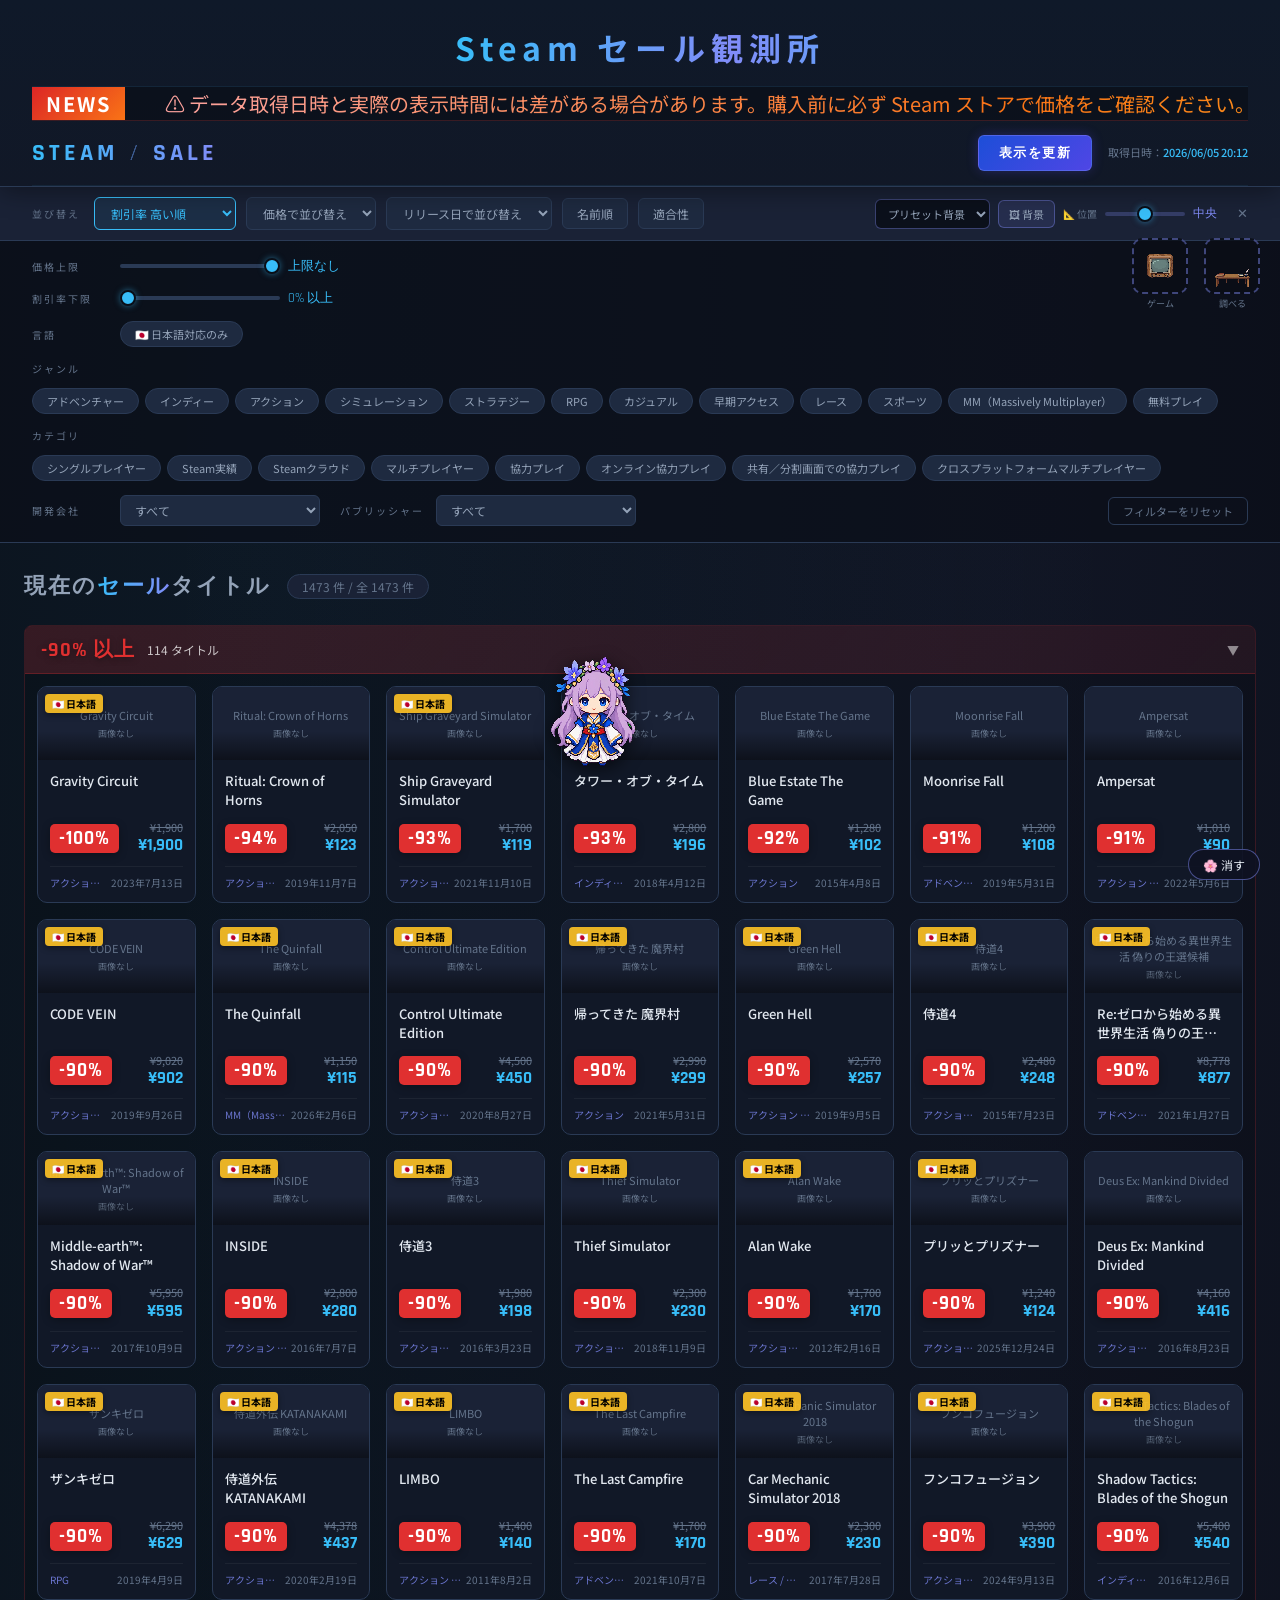
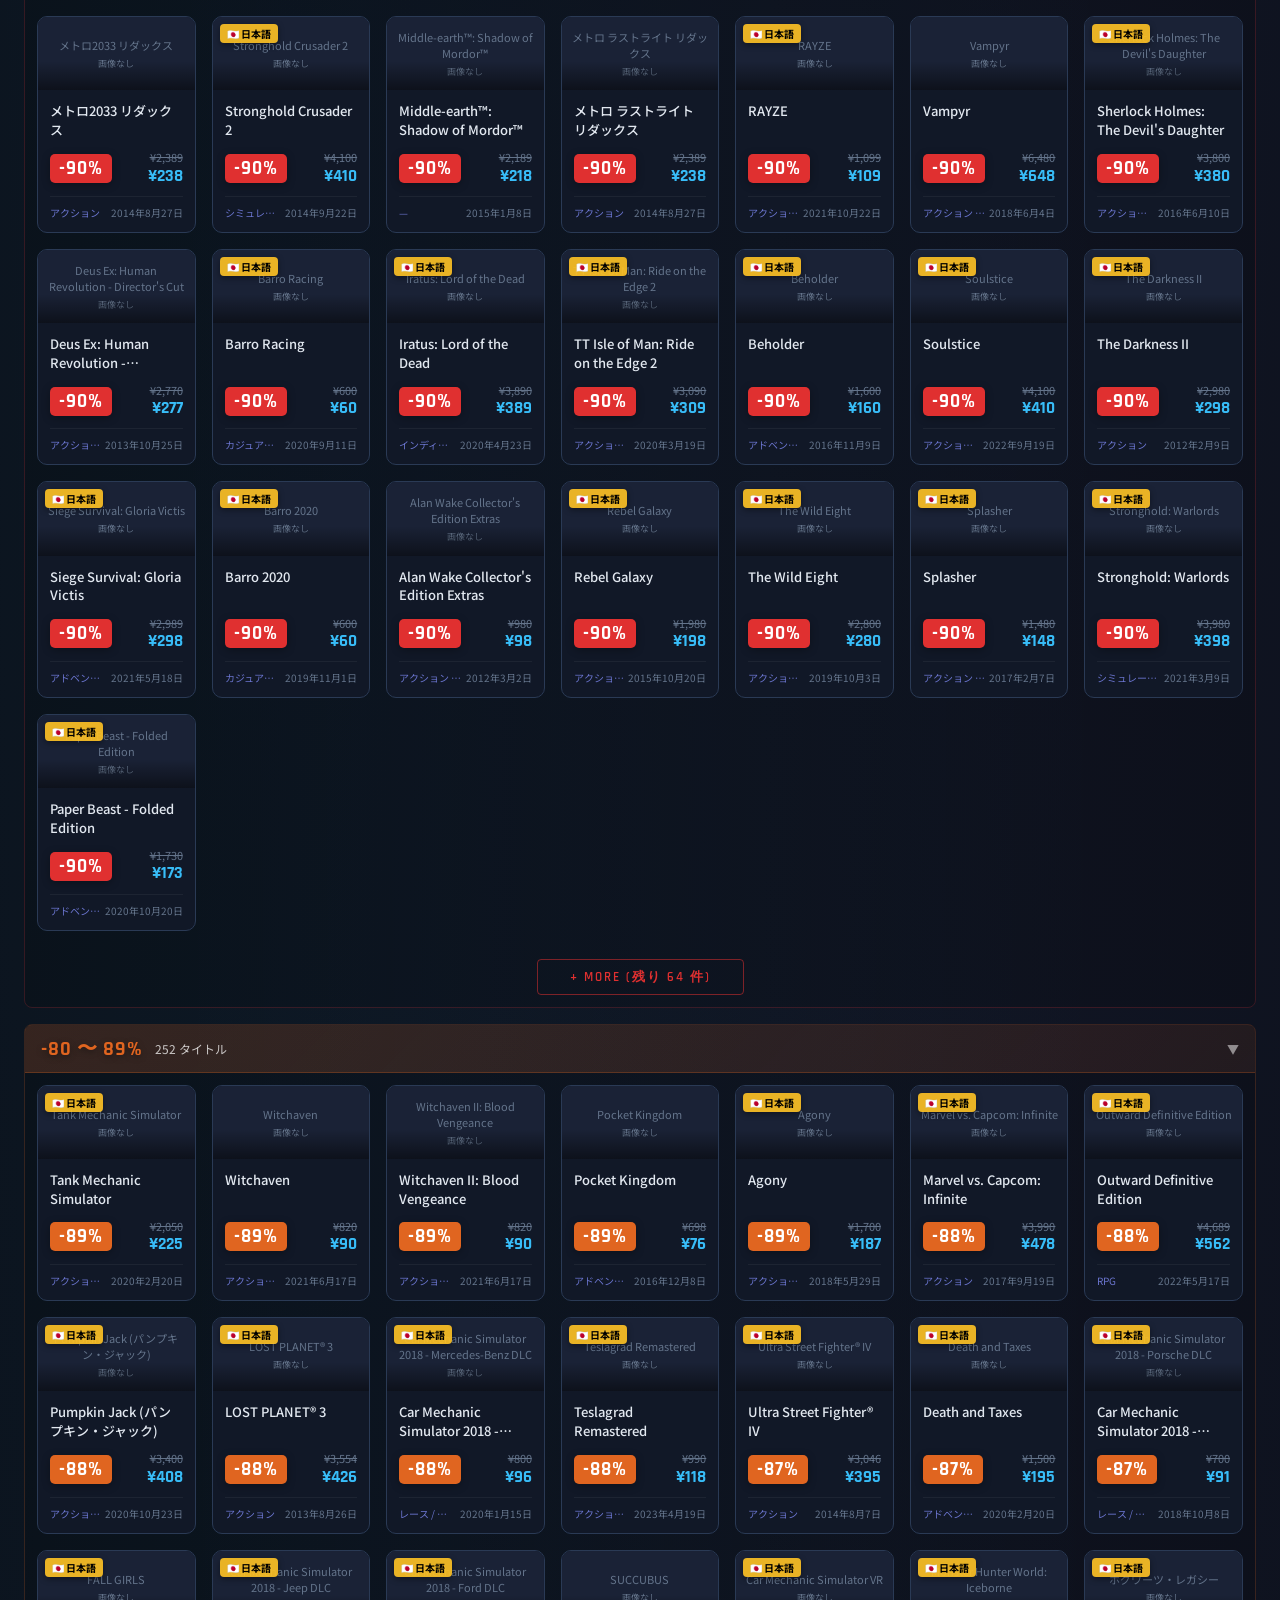
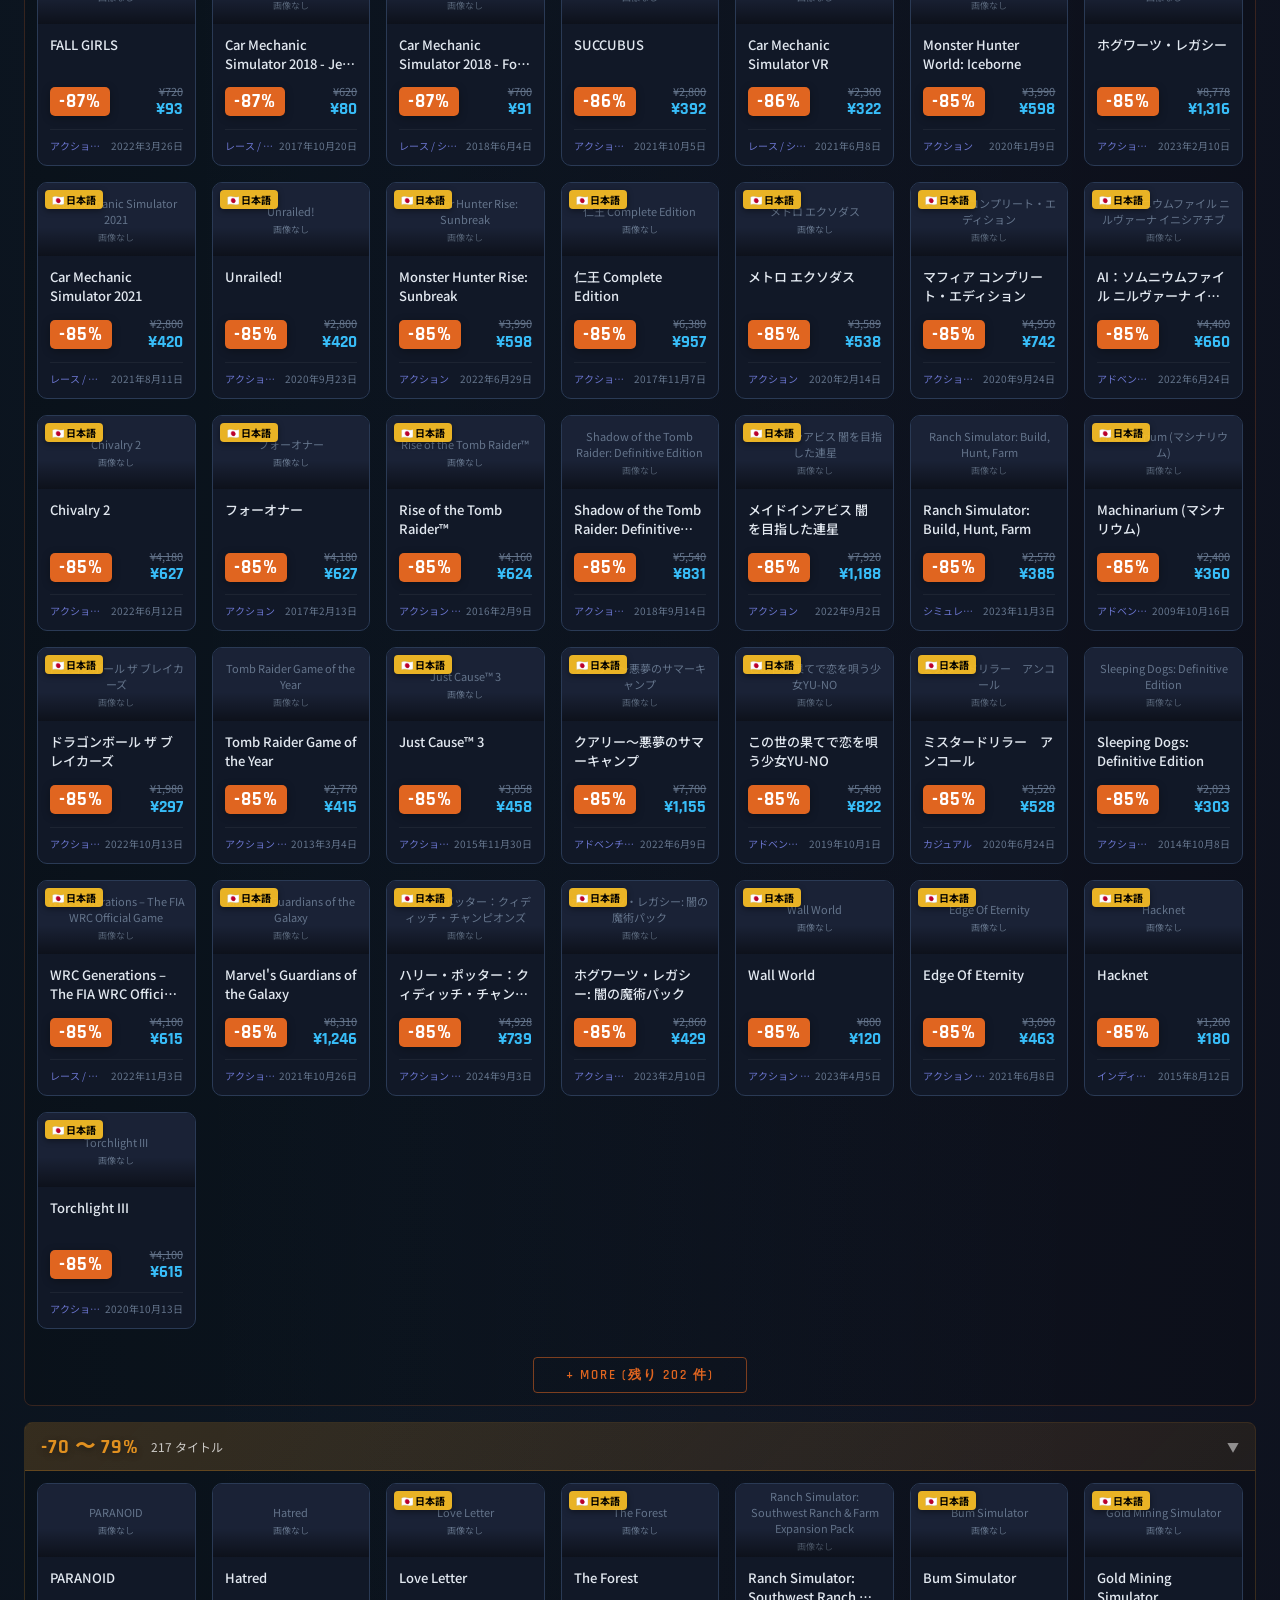
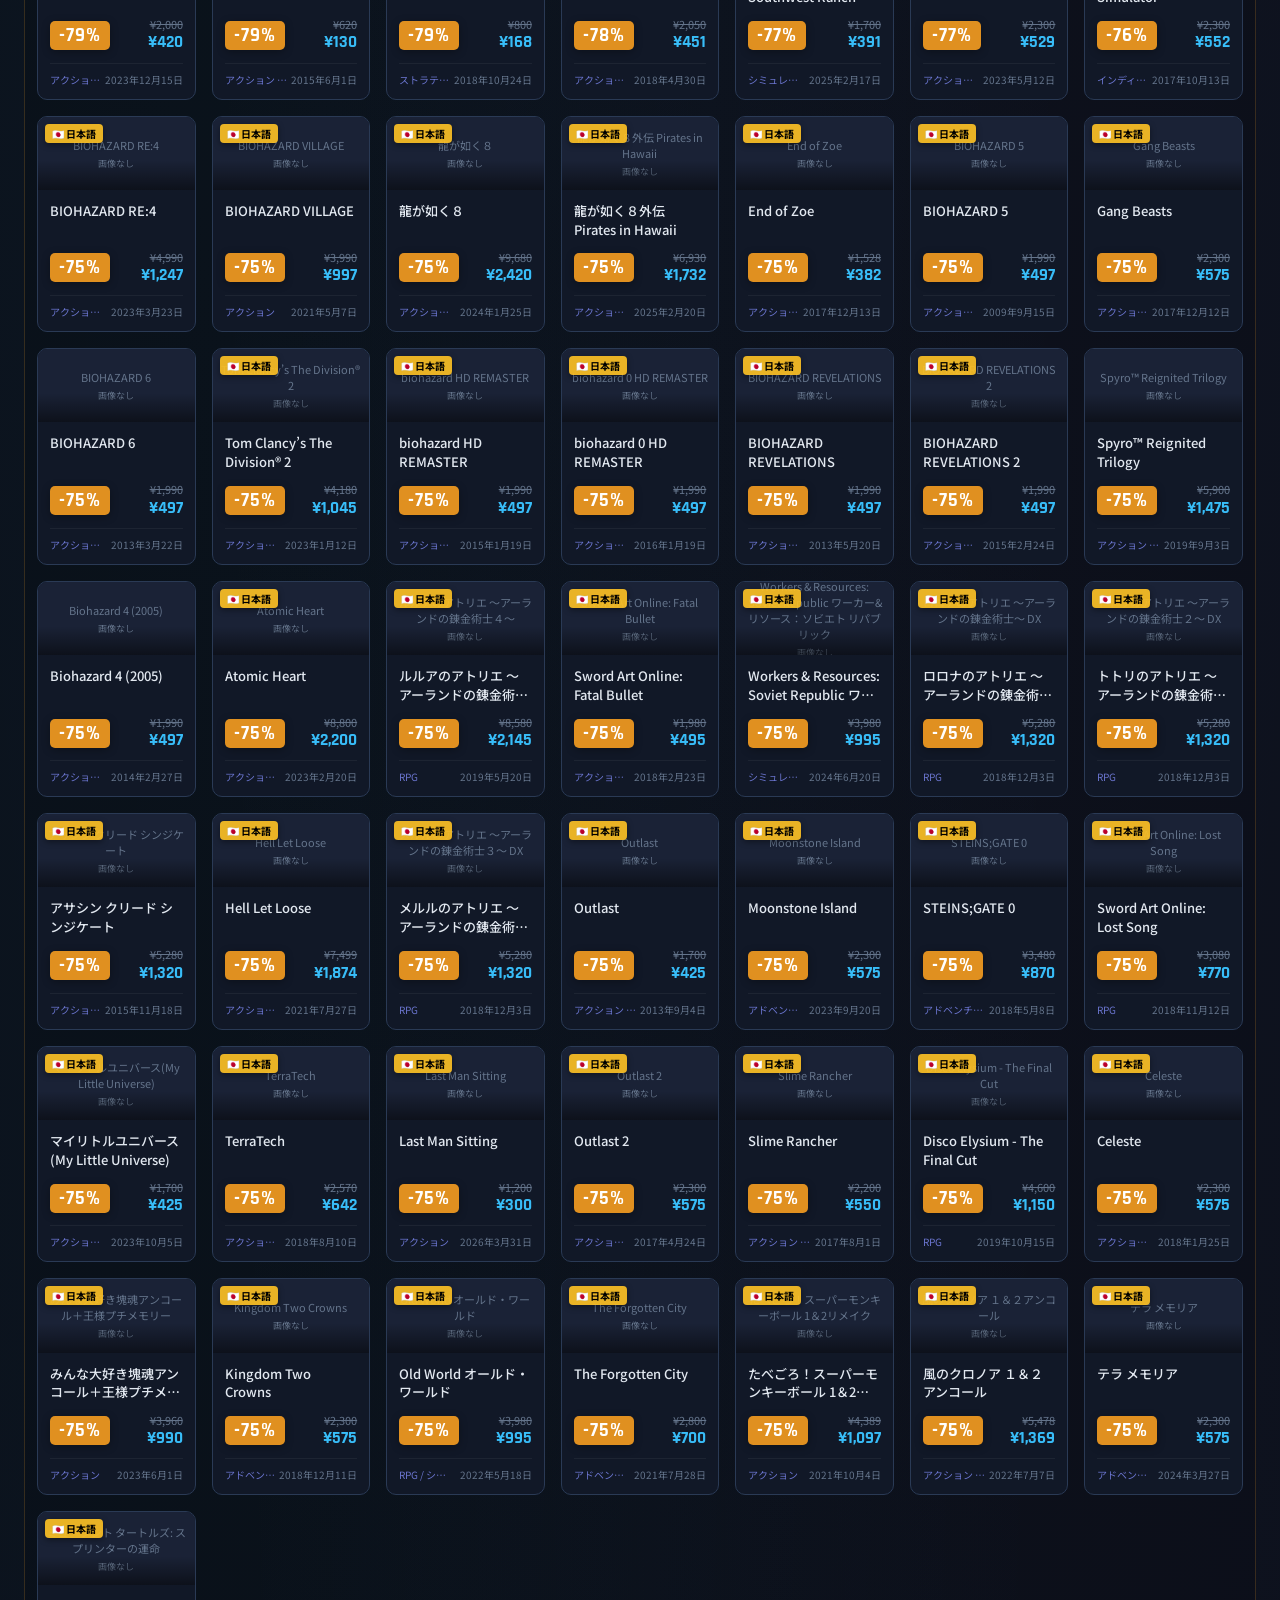
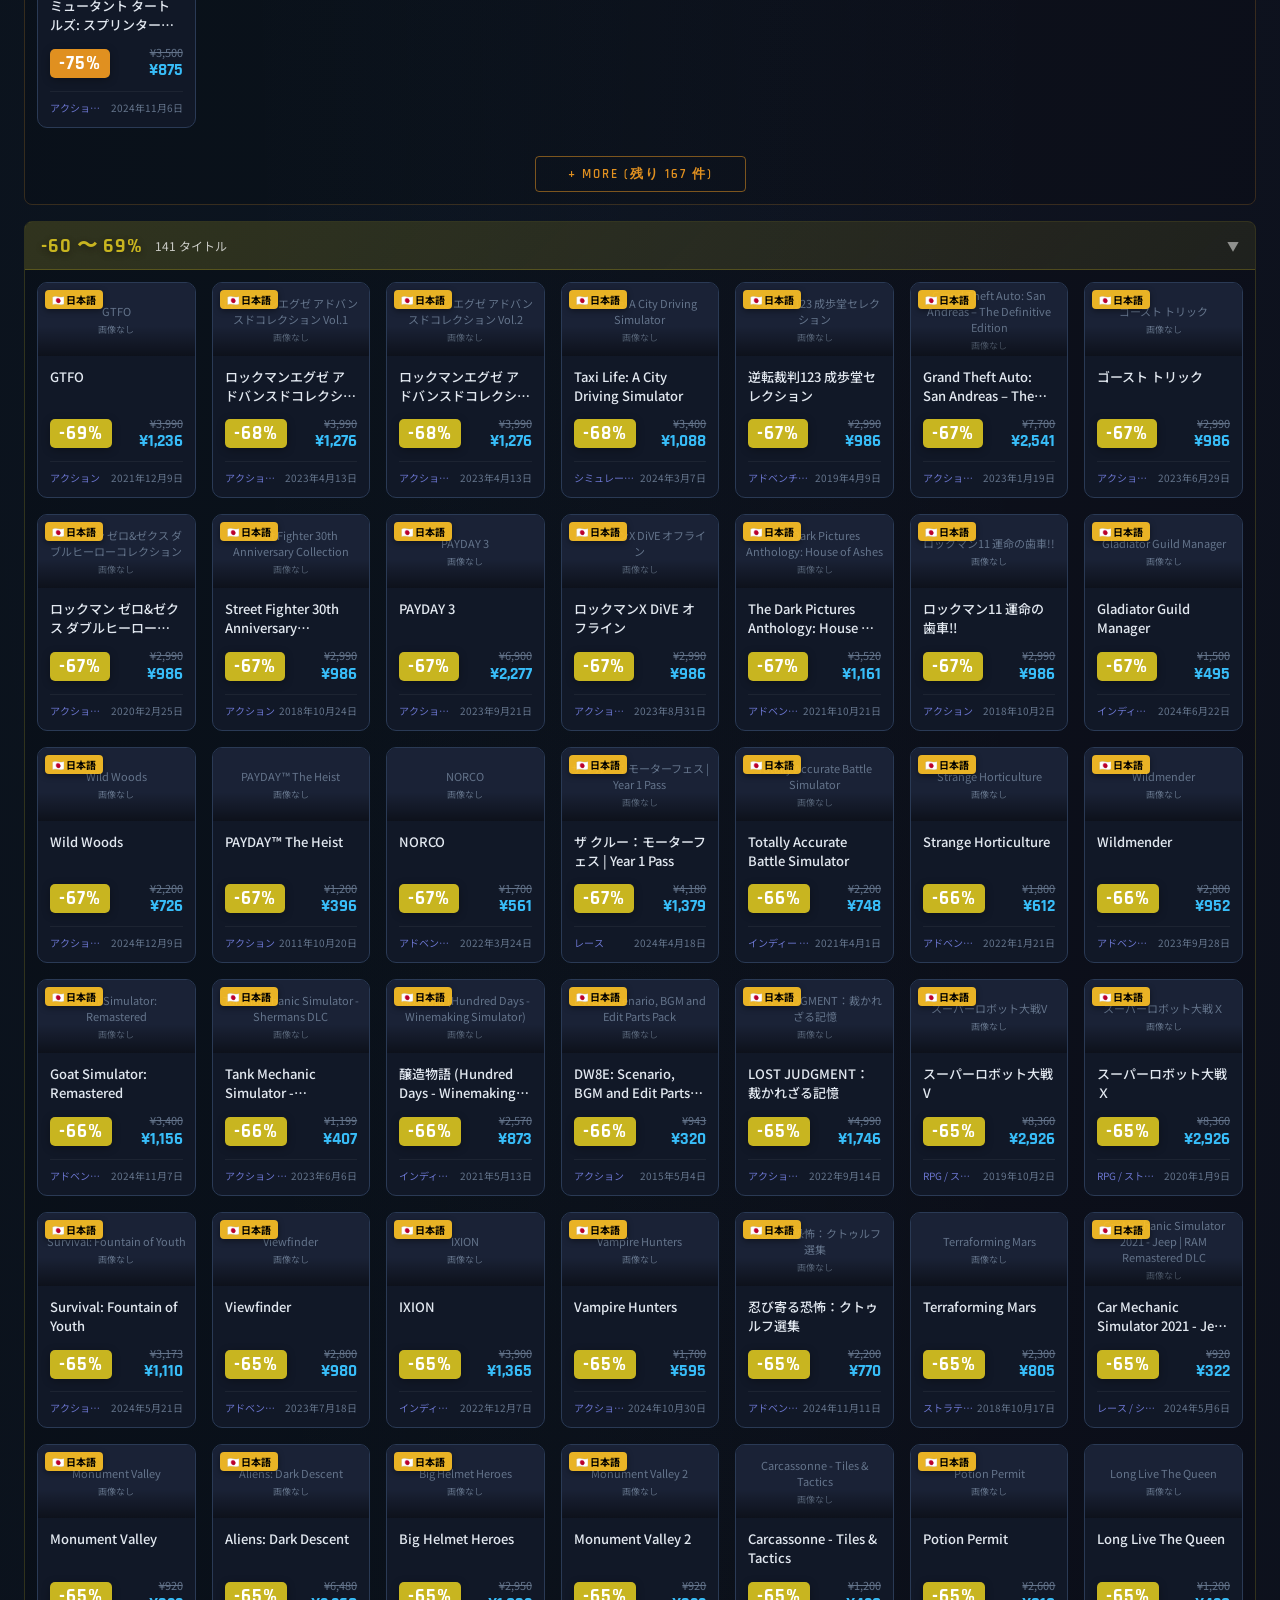
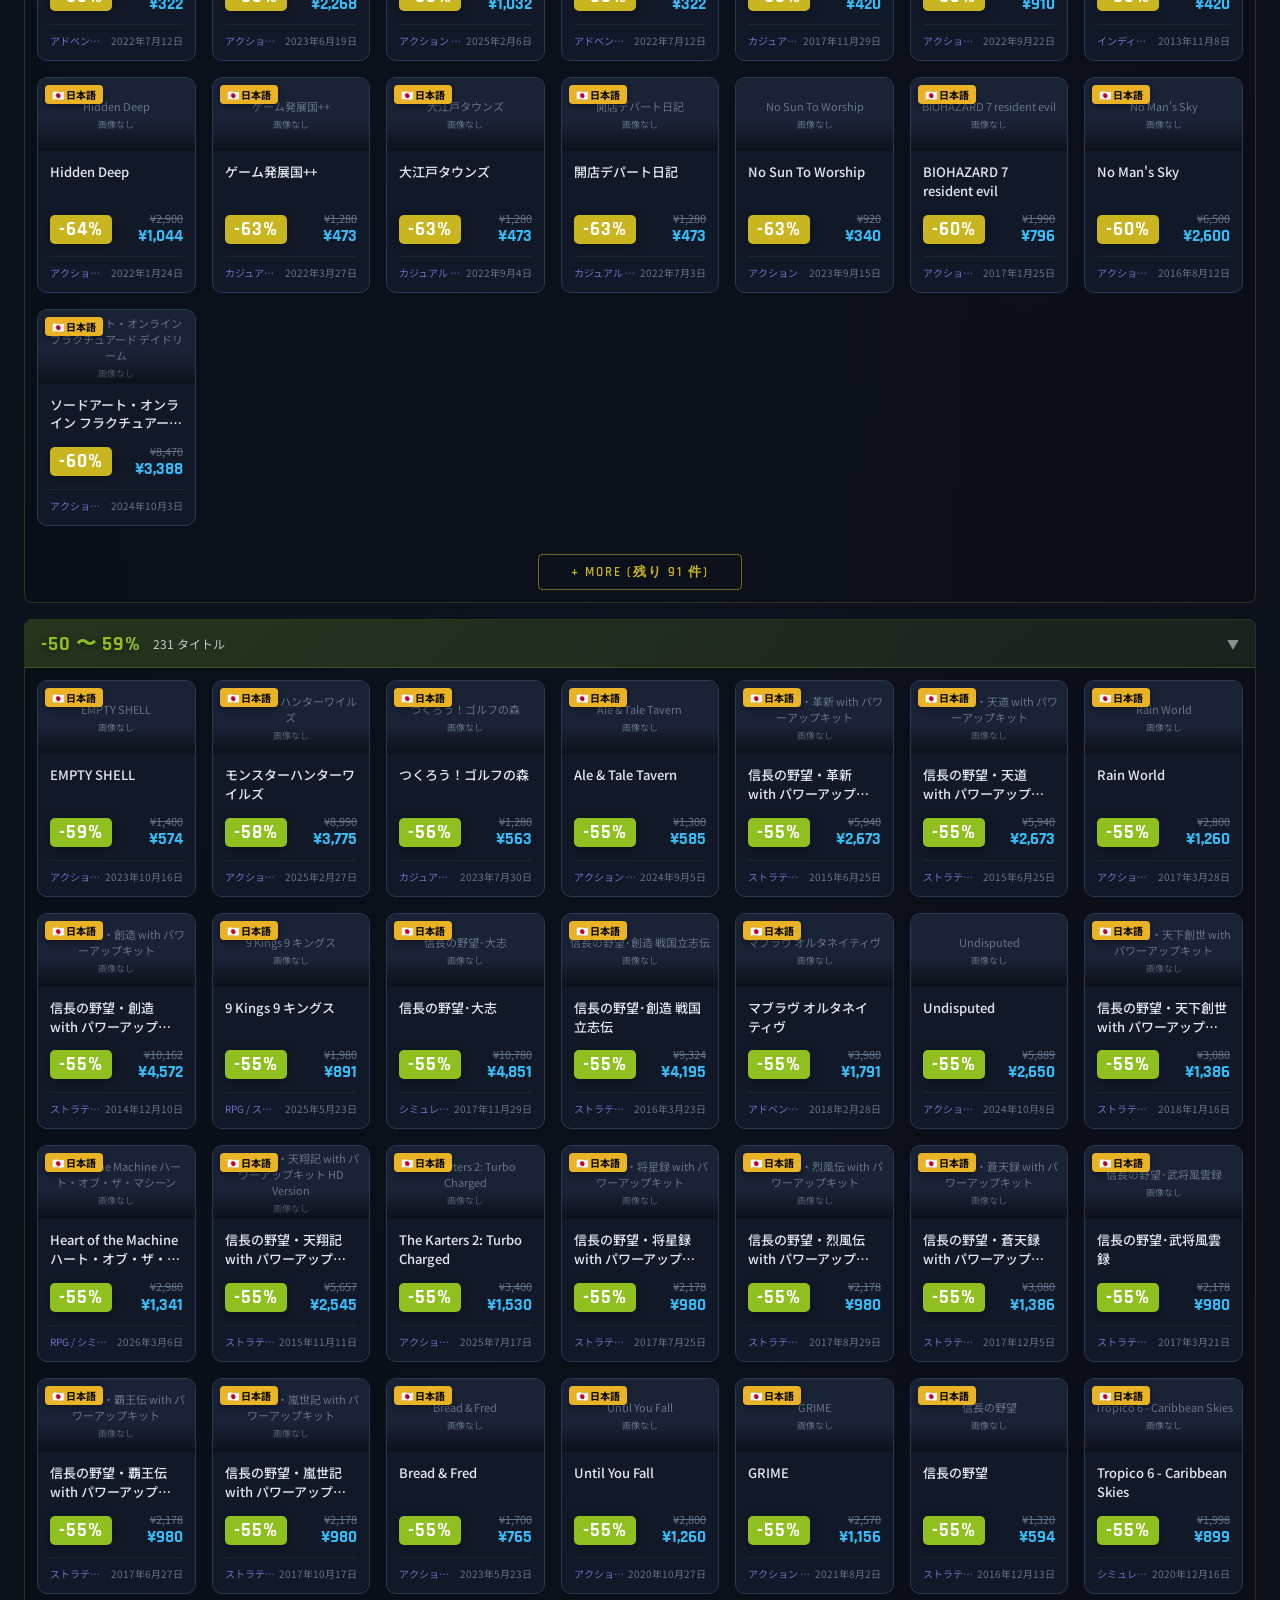
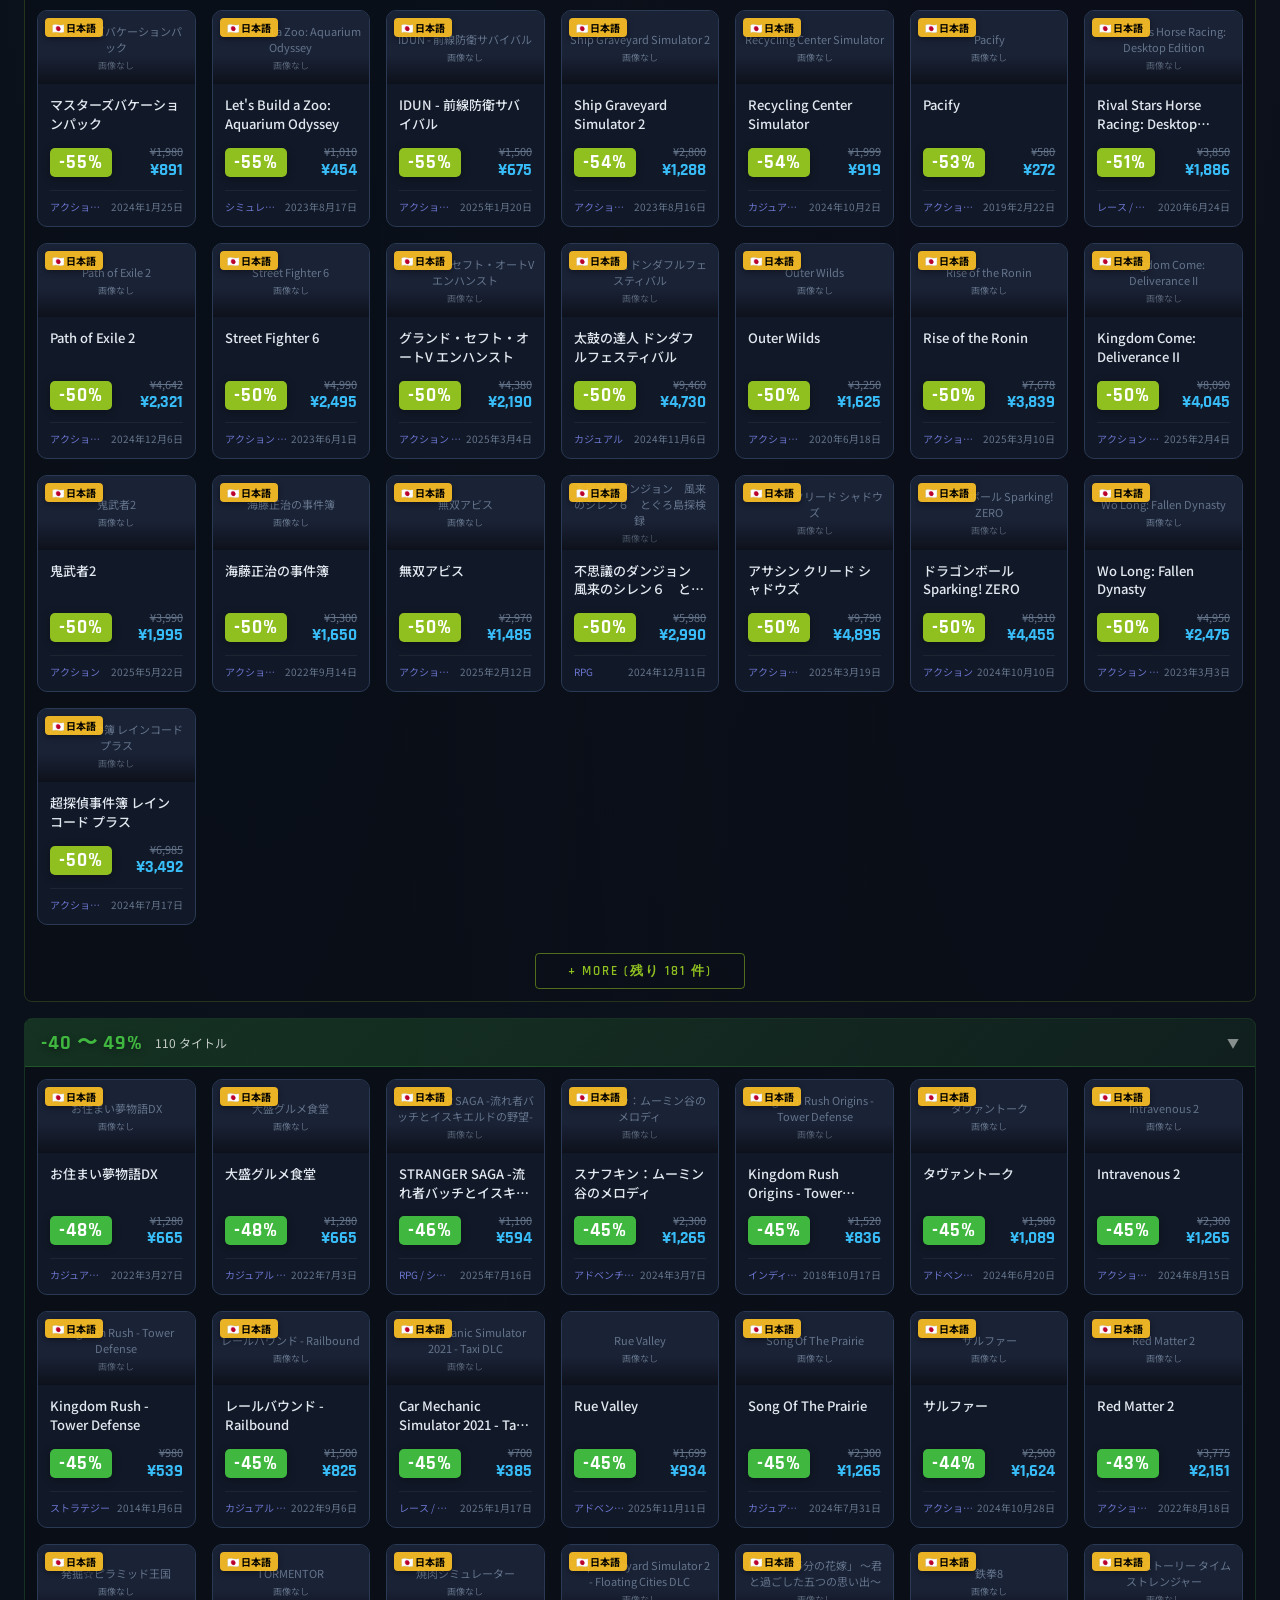
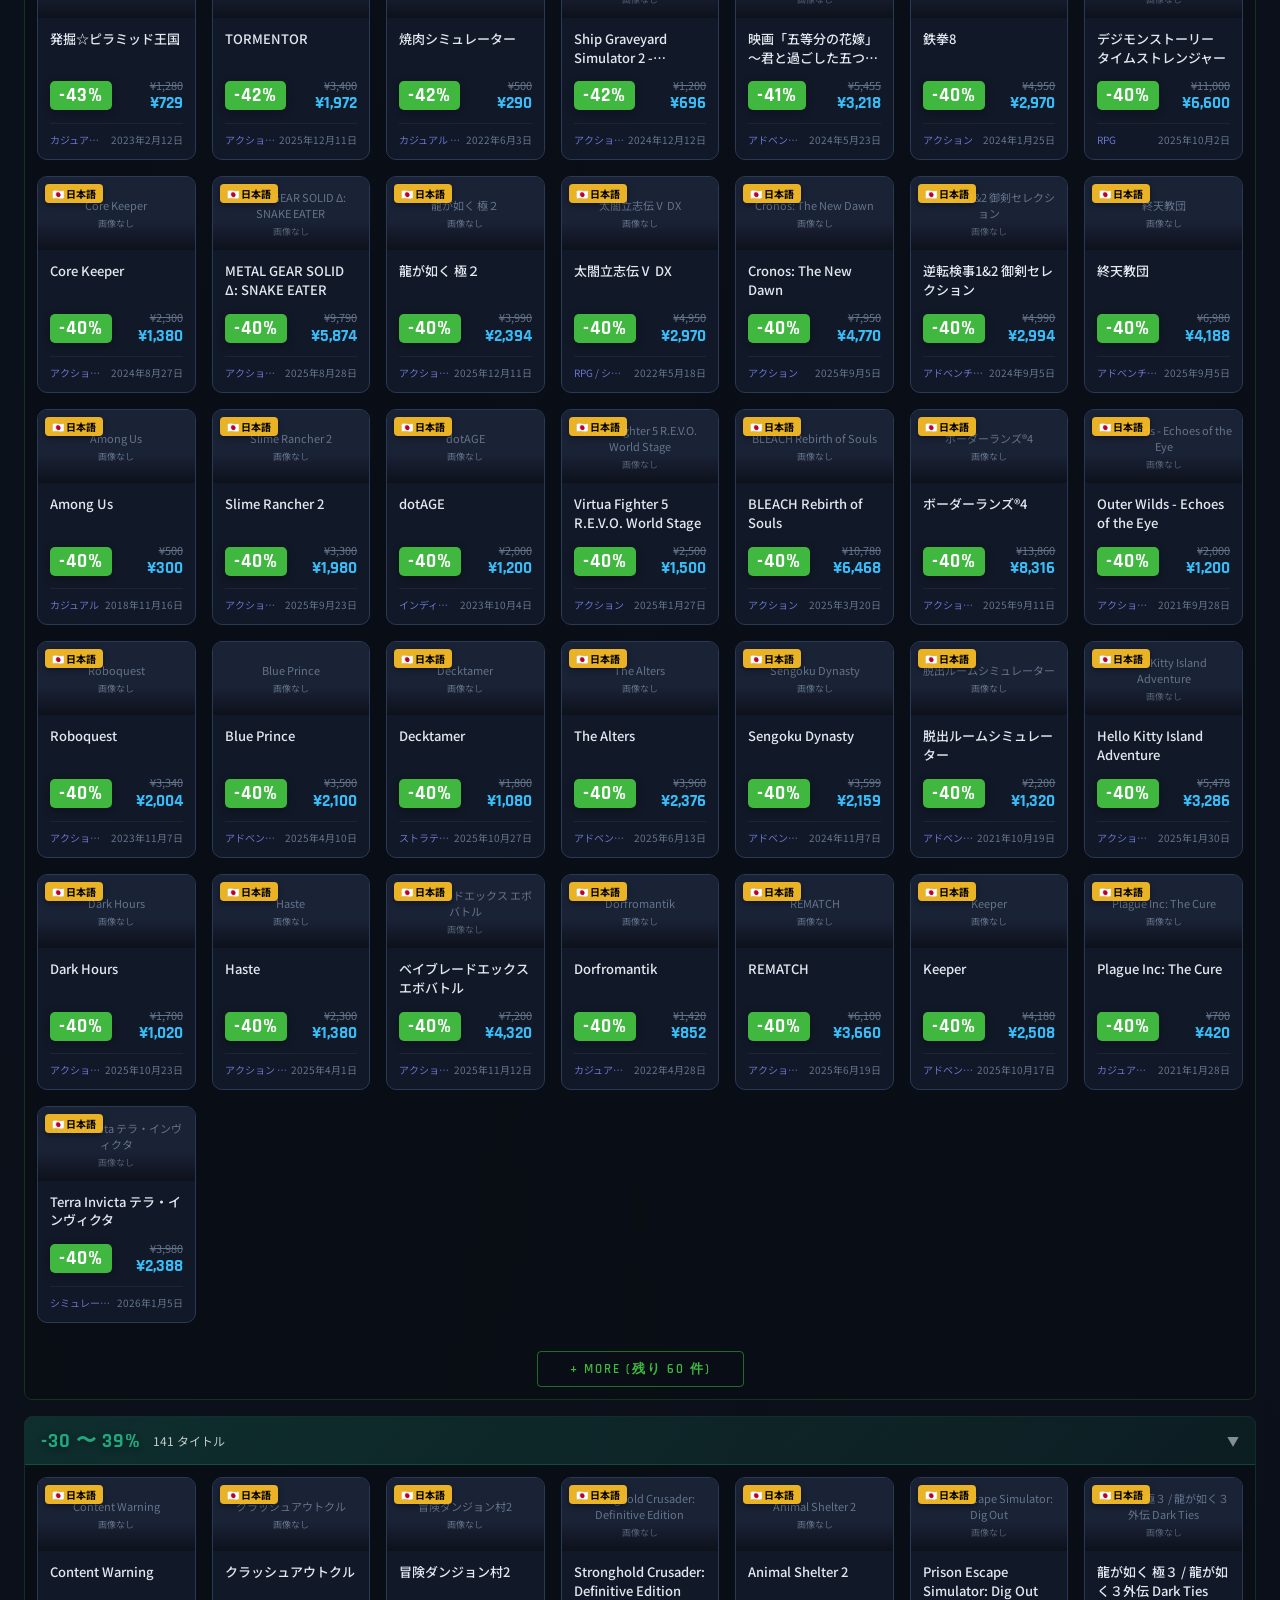
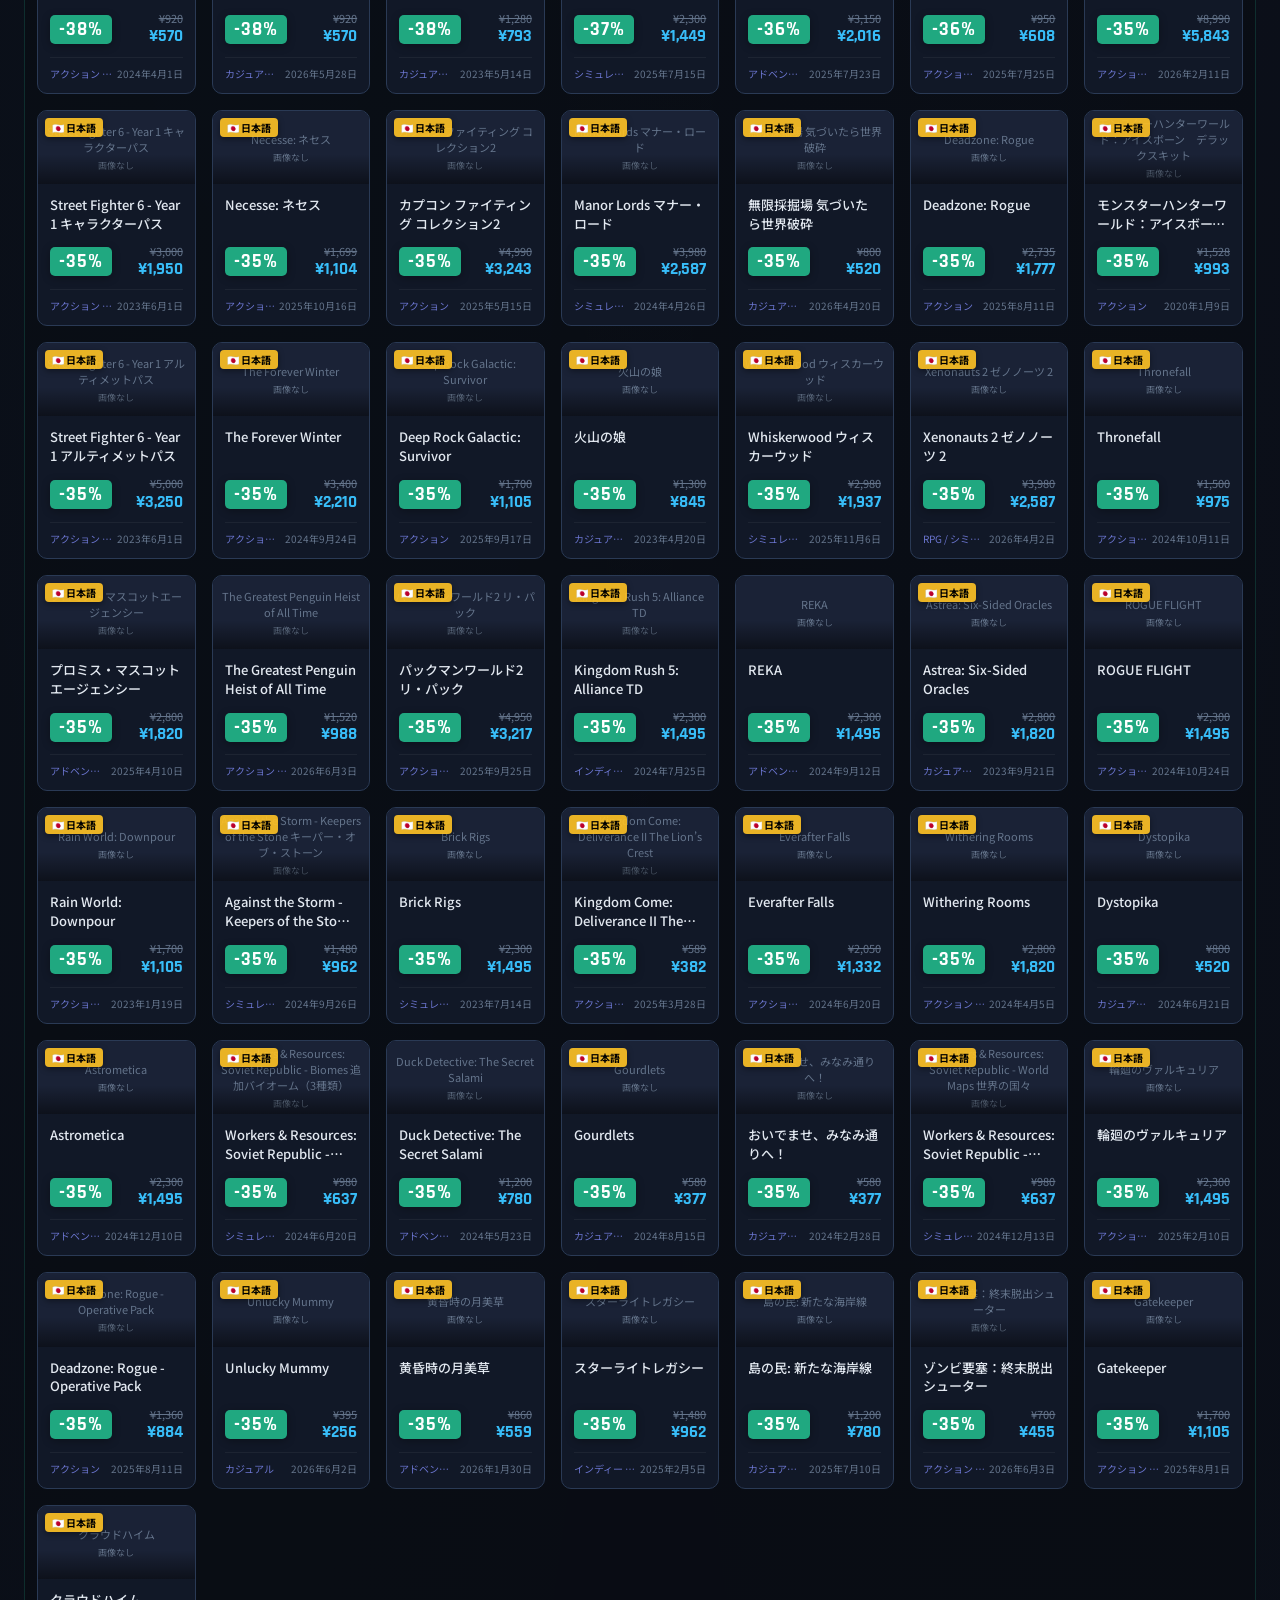
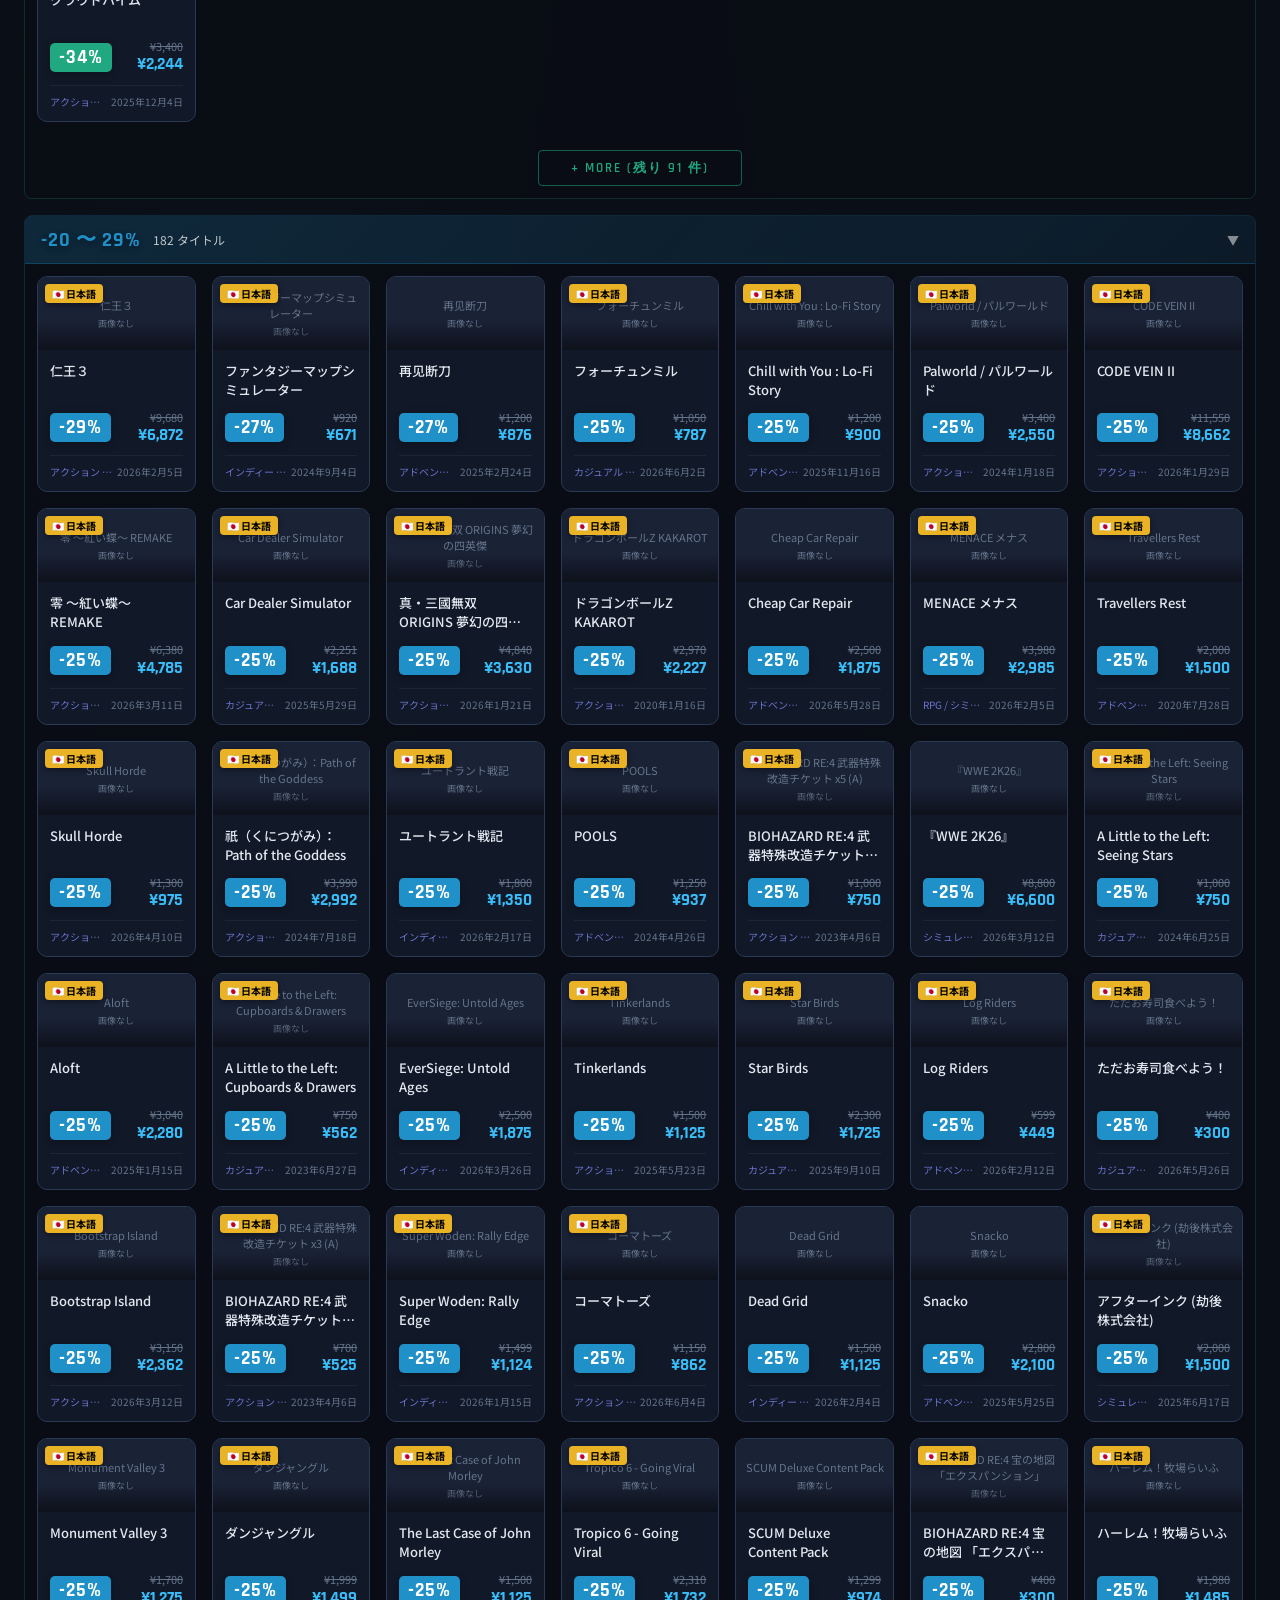
==== commit 3d67aa9c: "Update index.html" ====
--- a/index.html
+++ b/index.html
@@ -522,7 +522,7 @@
 
   .band-grid {
     display: grid;
-    grid-template-columns: repeat(auto-fill, minmax(210px, 1fr));
+    grid-template-columns: repeat(auto-fill, minmax(150px, 1fr));
     gap: 16px;
     padding: 12px 12px 16px 12px;
     background: rgba(0,0,0,0.15);
@@ -534,7 +534,7 @@
   /* 通常グリッド（帯なし） */
   #plain-grid {
     display: grid;
-    grid-template-columns: repeat(auto-fill, minmax(210px, 1fr));
+    grid-template-columns: repeat(auto-fill, minmax(150px, 1fr));
     gap: 16px;
   }
   
